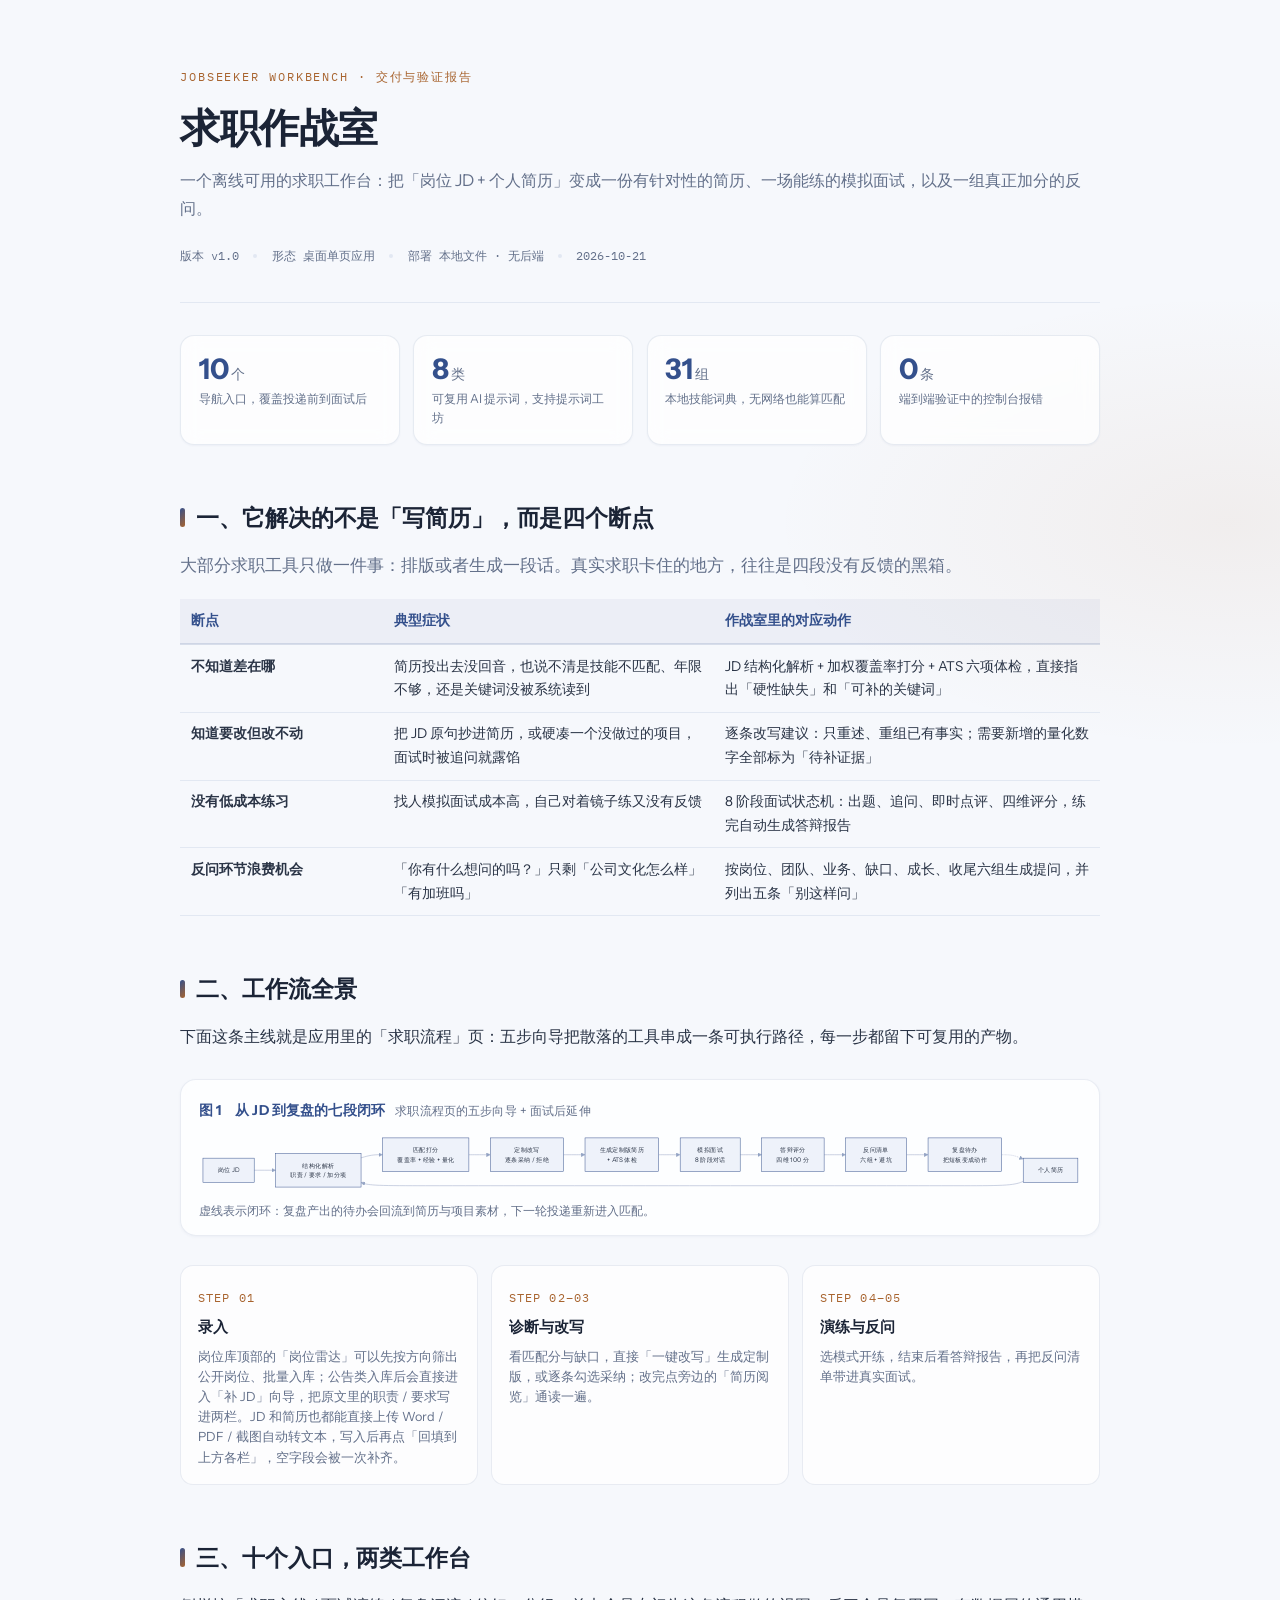
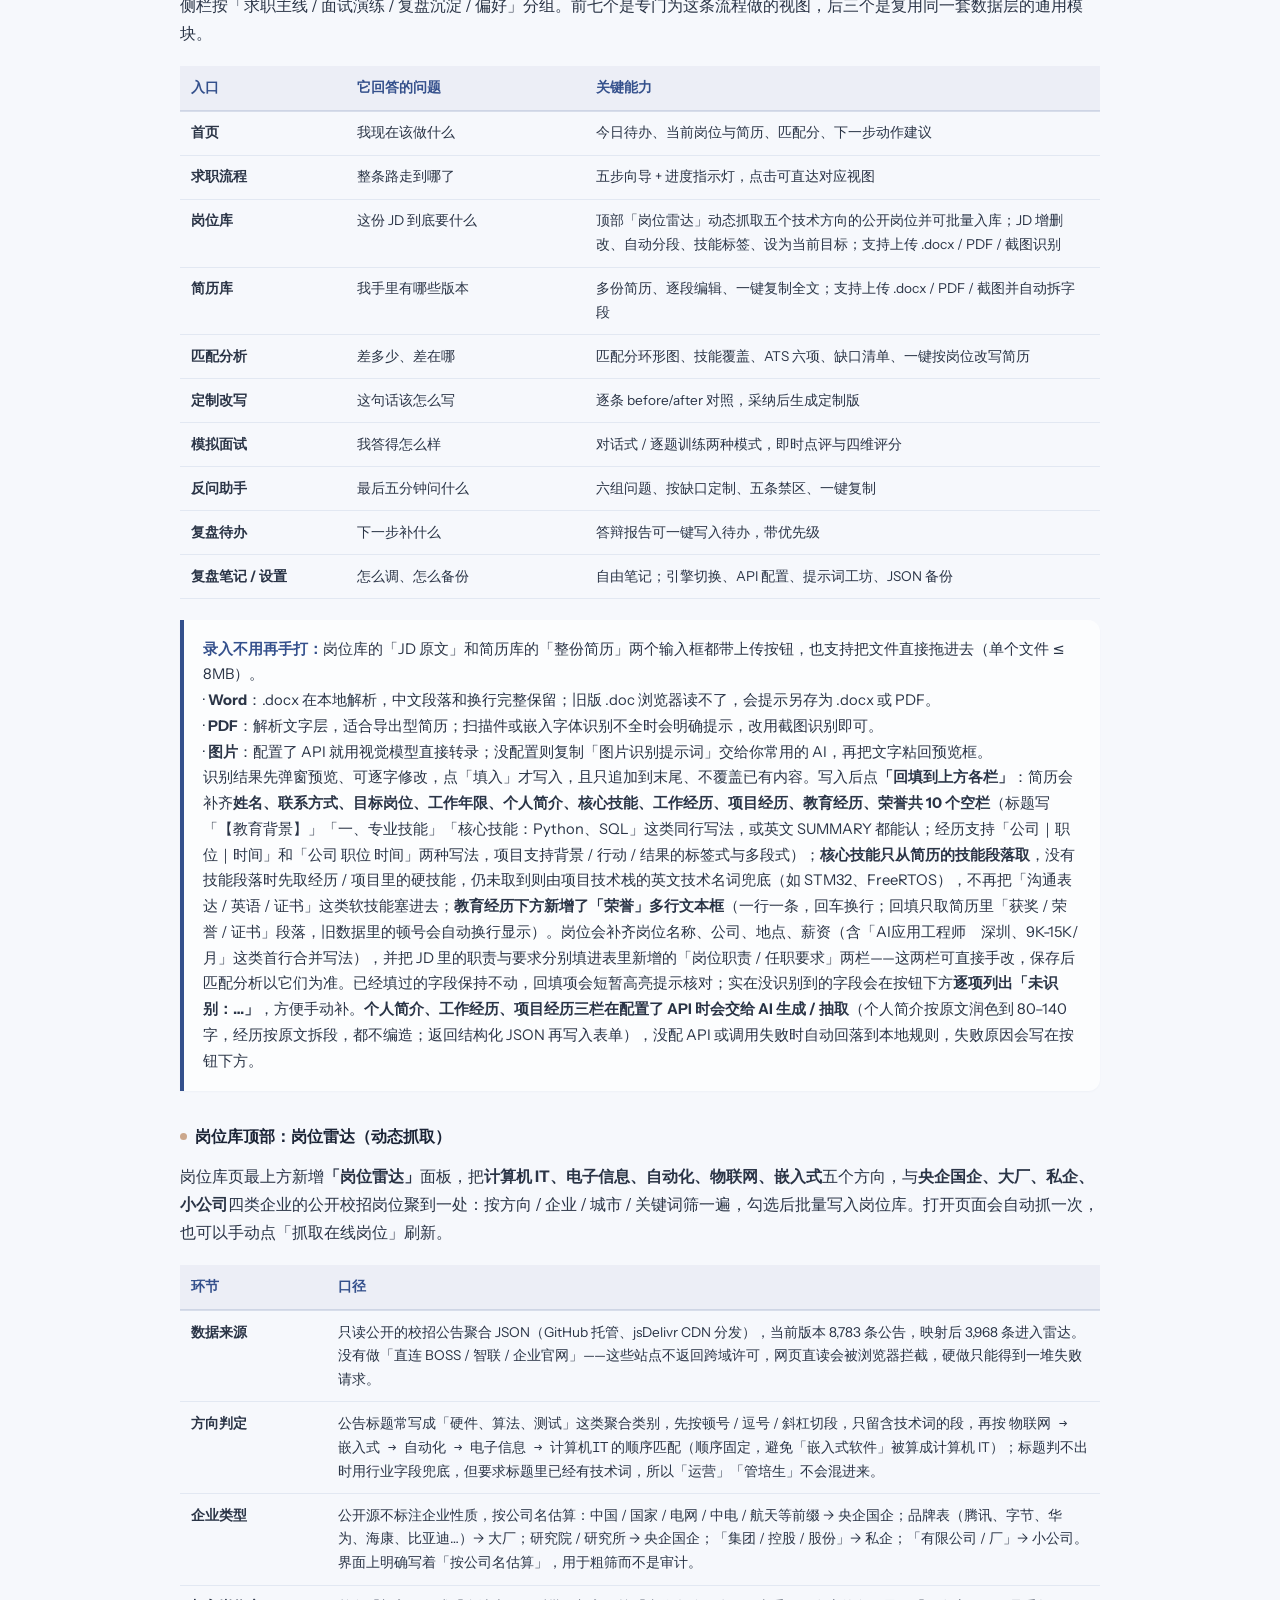
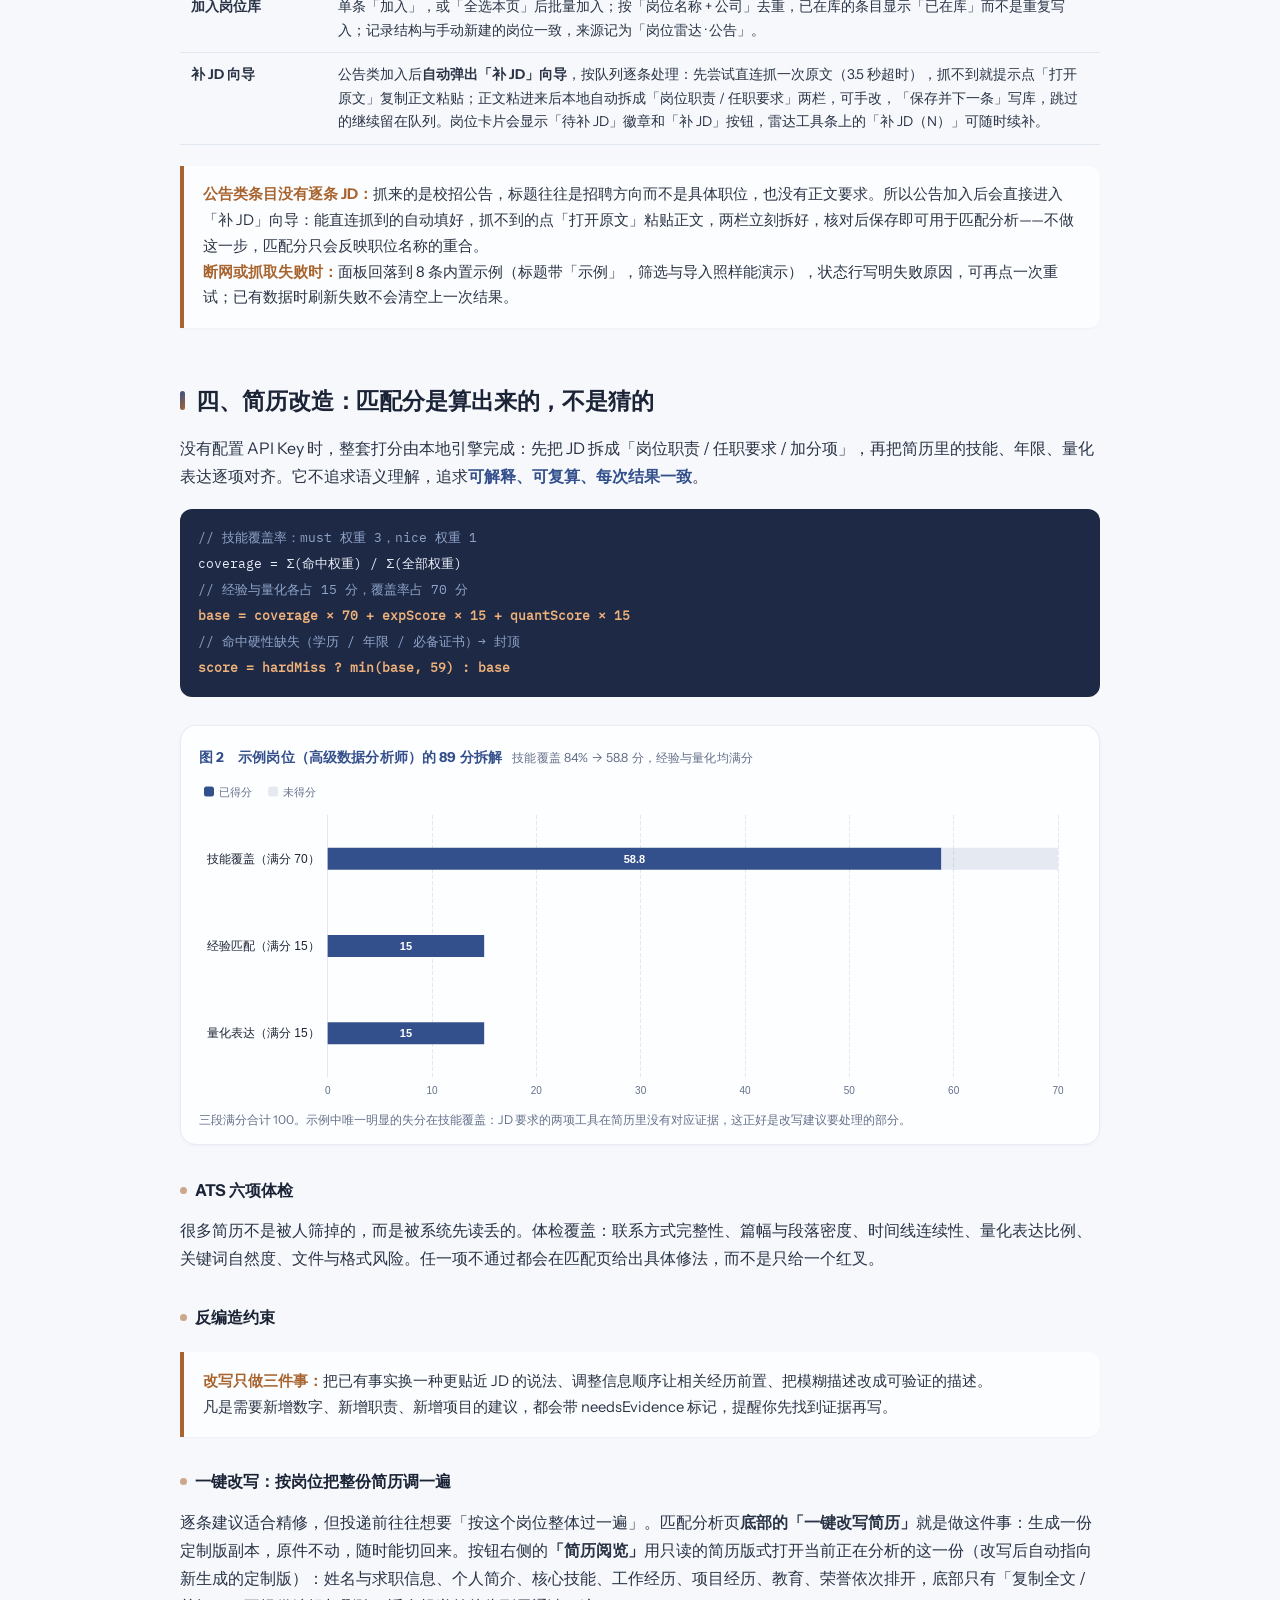
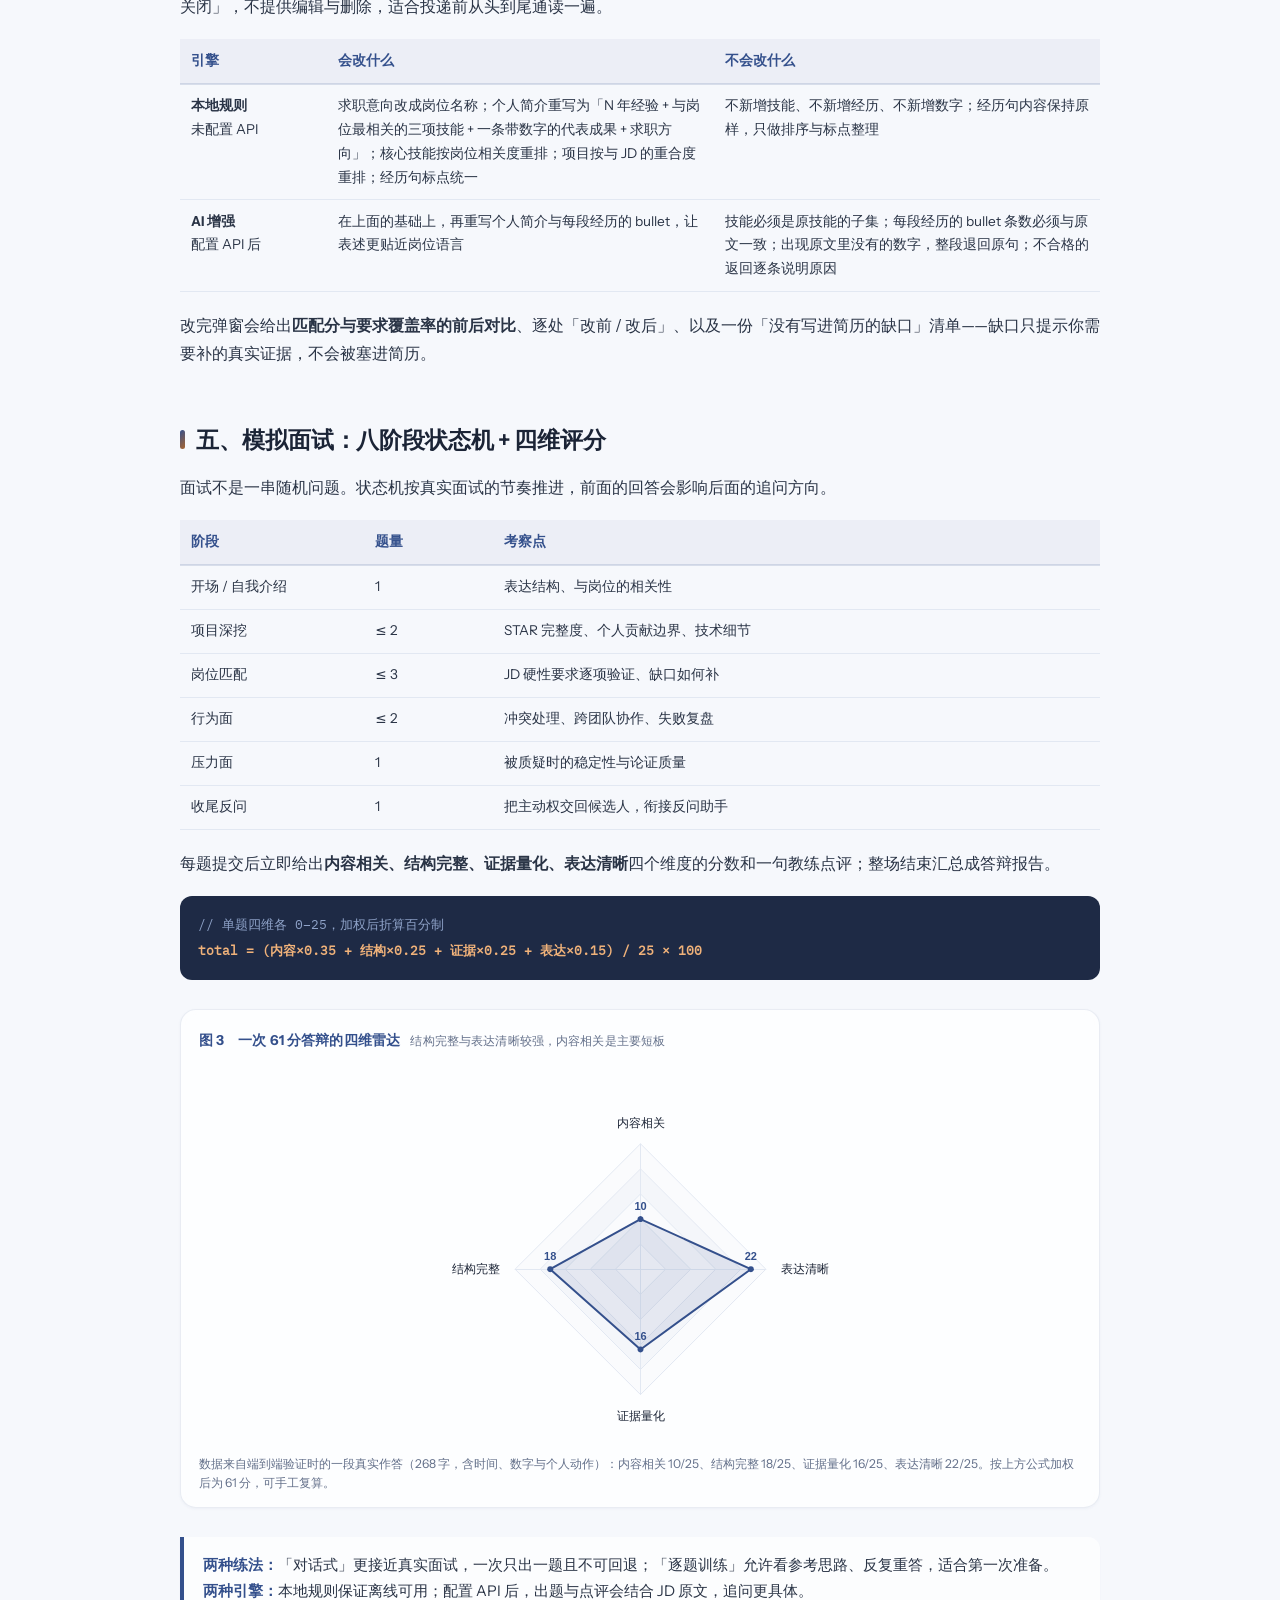
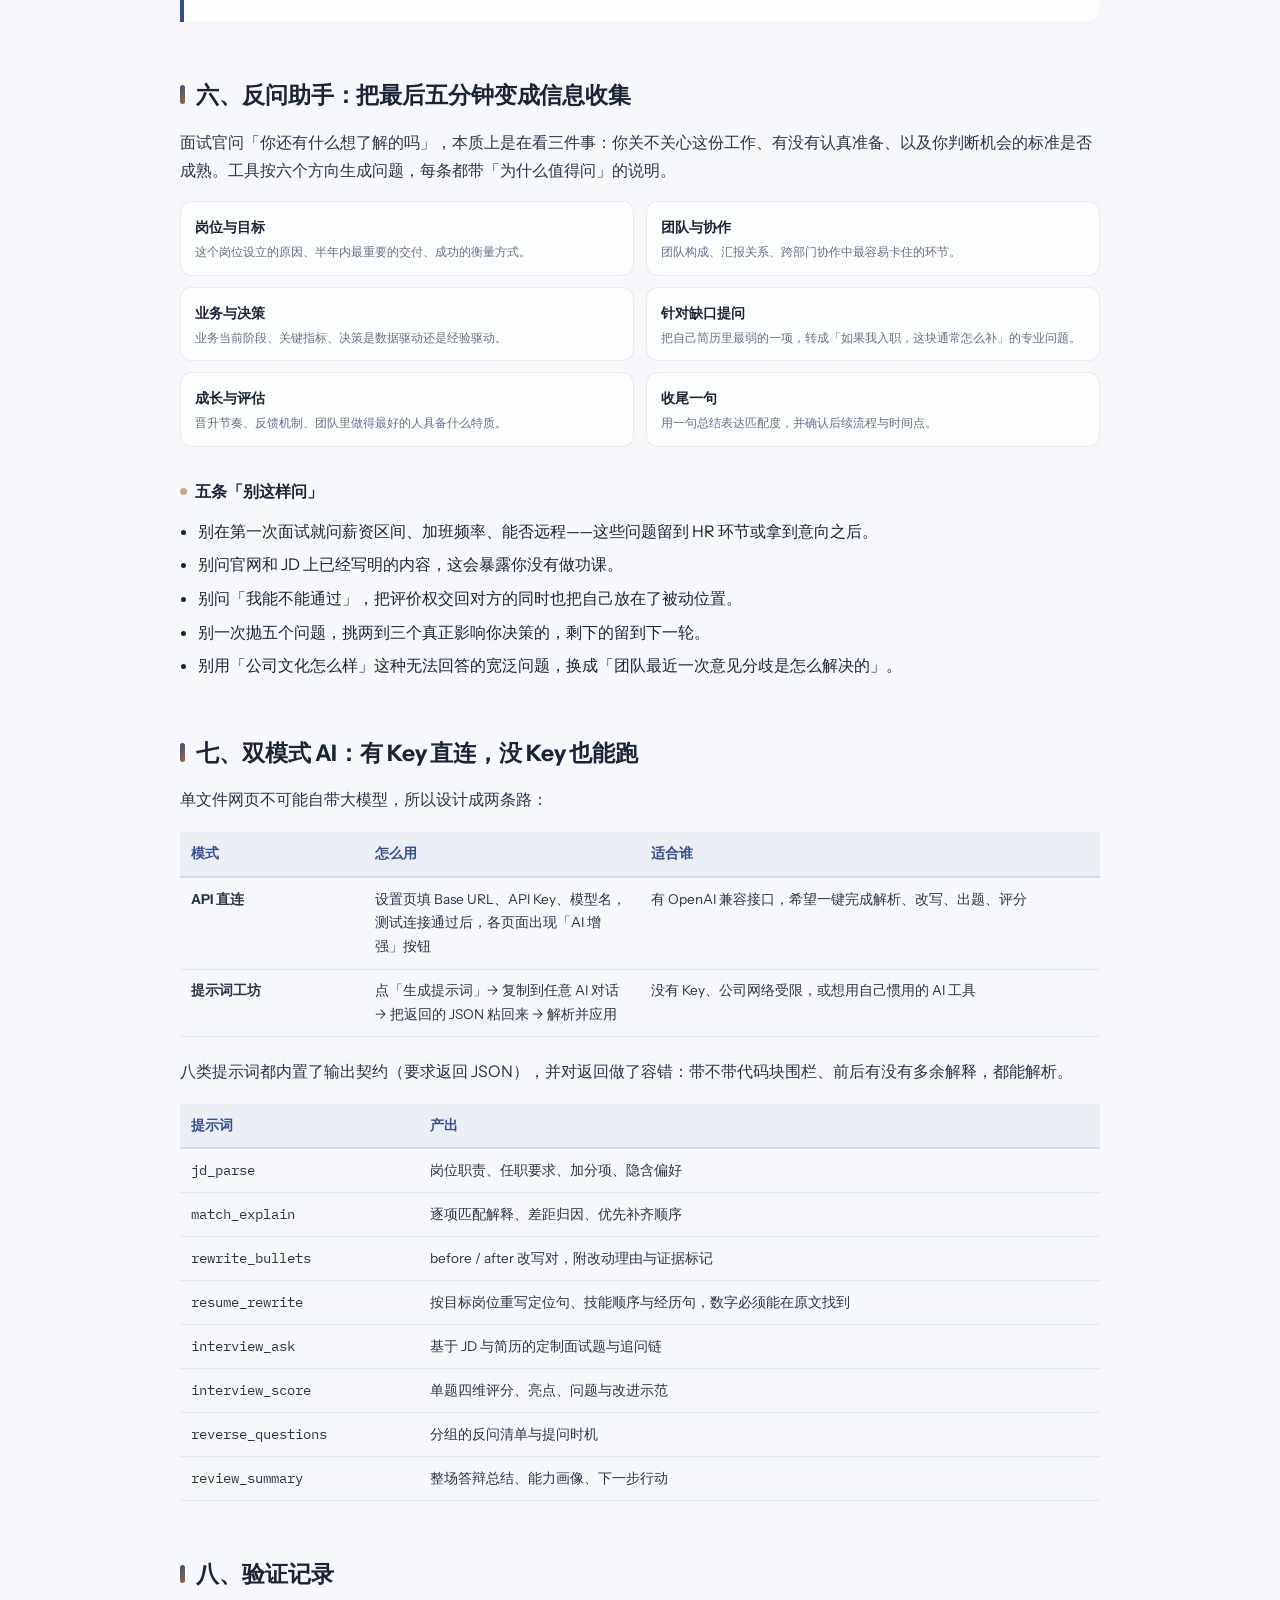
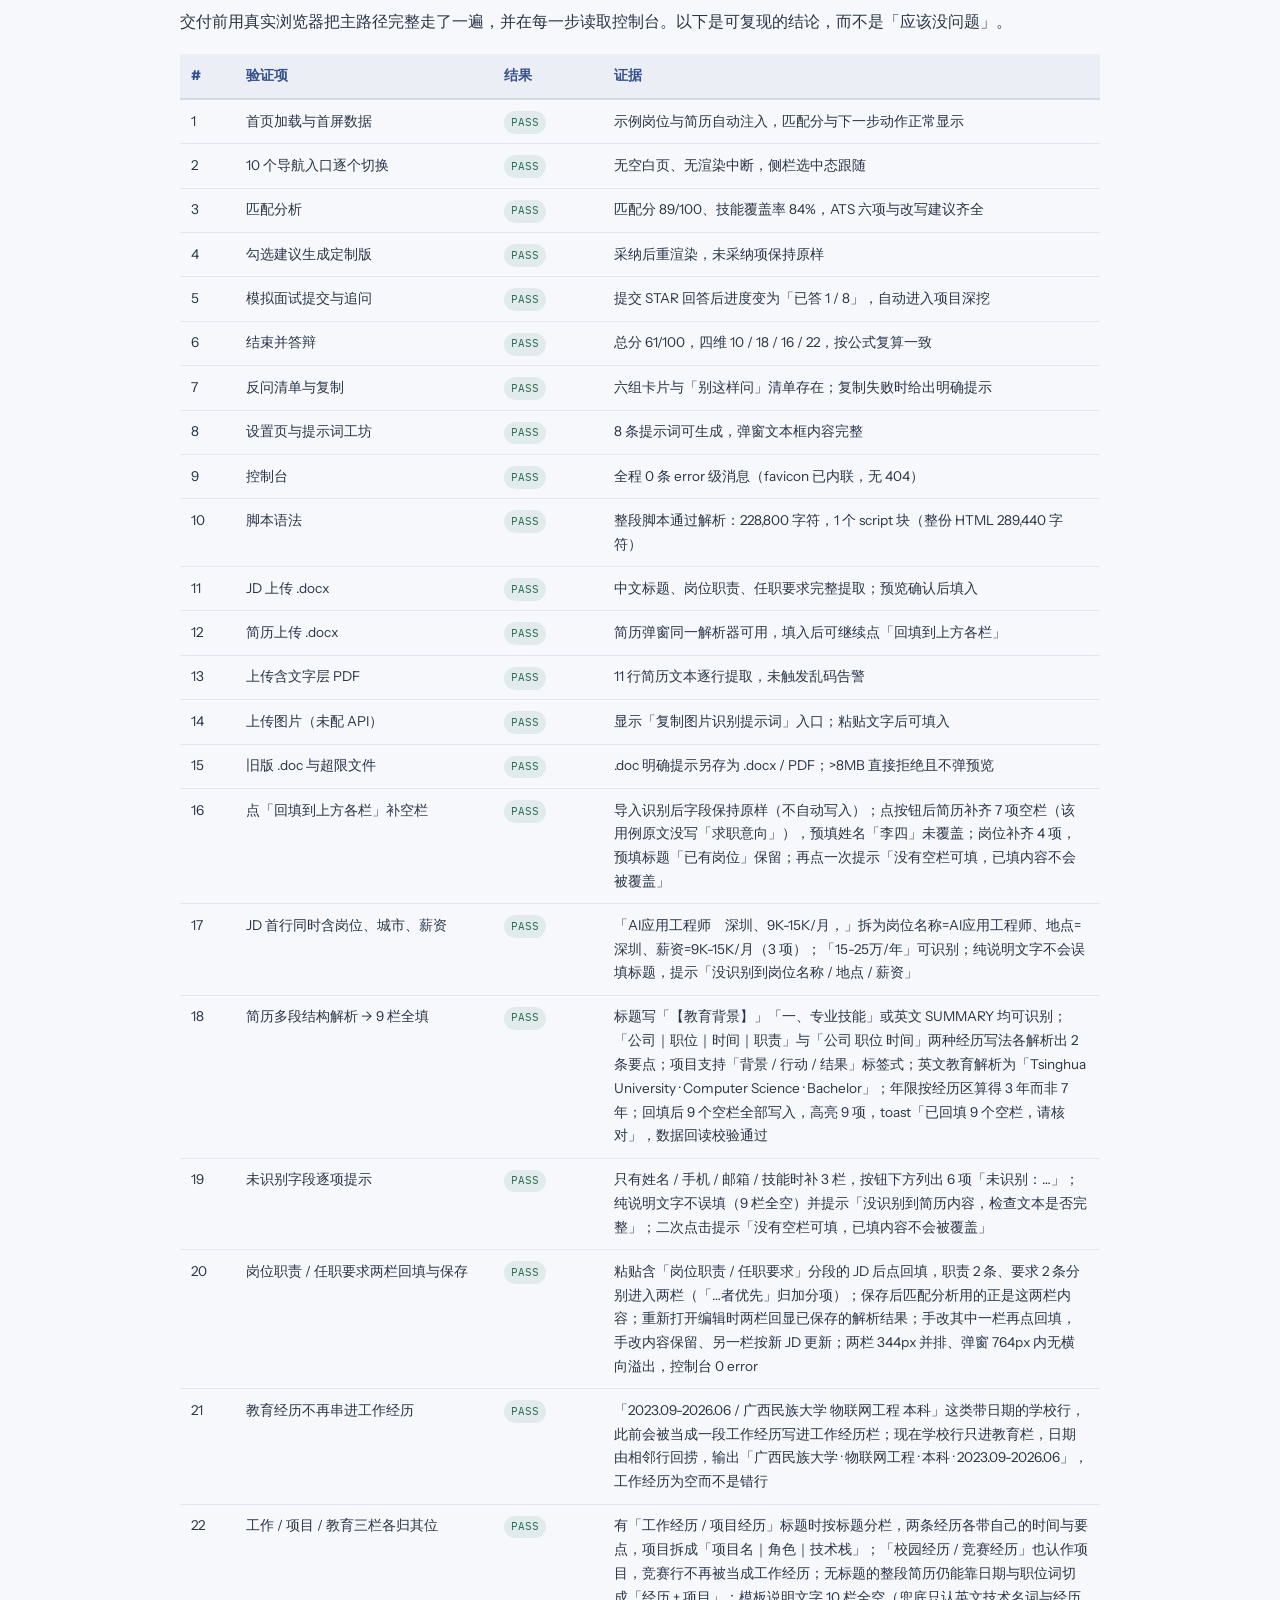
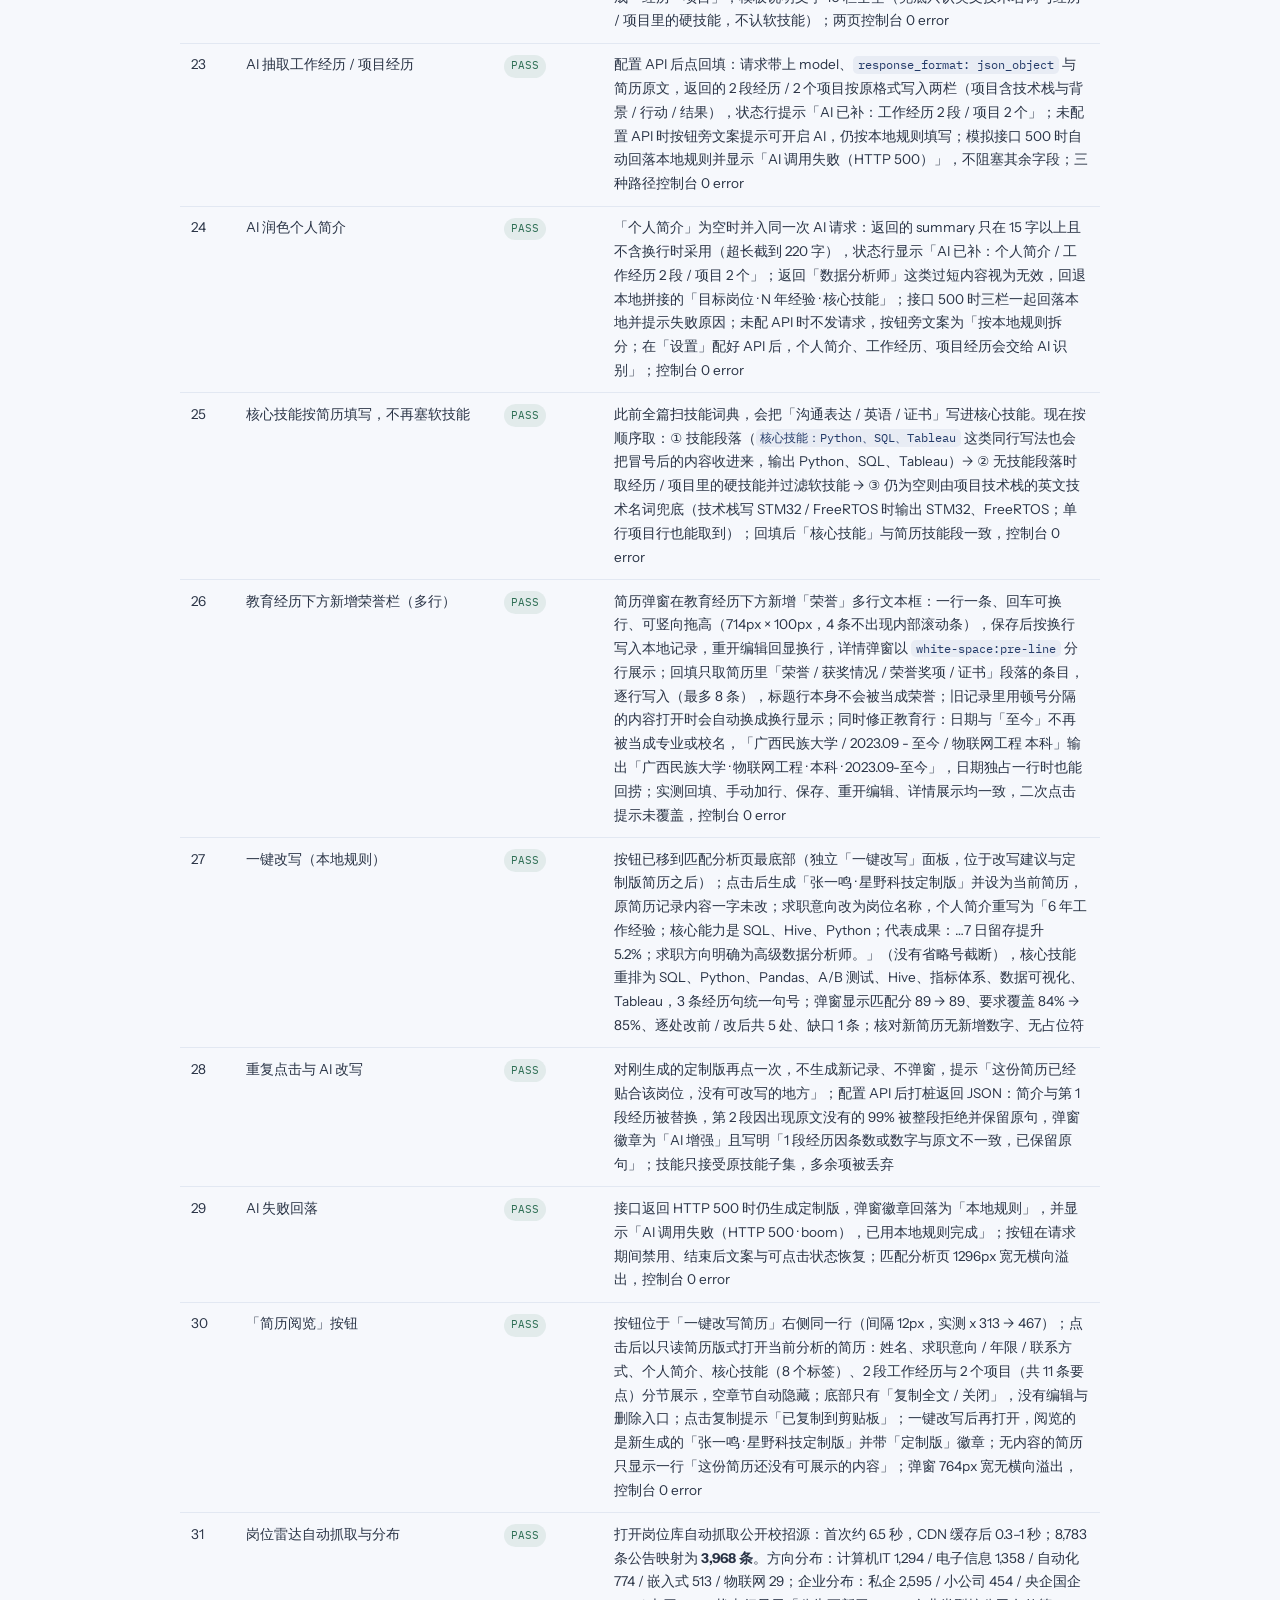
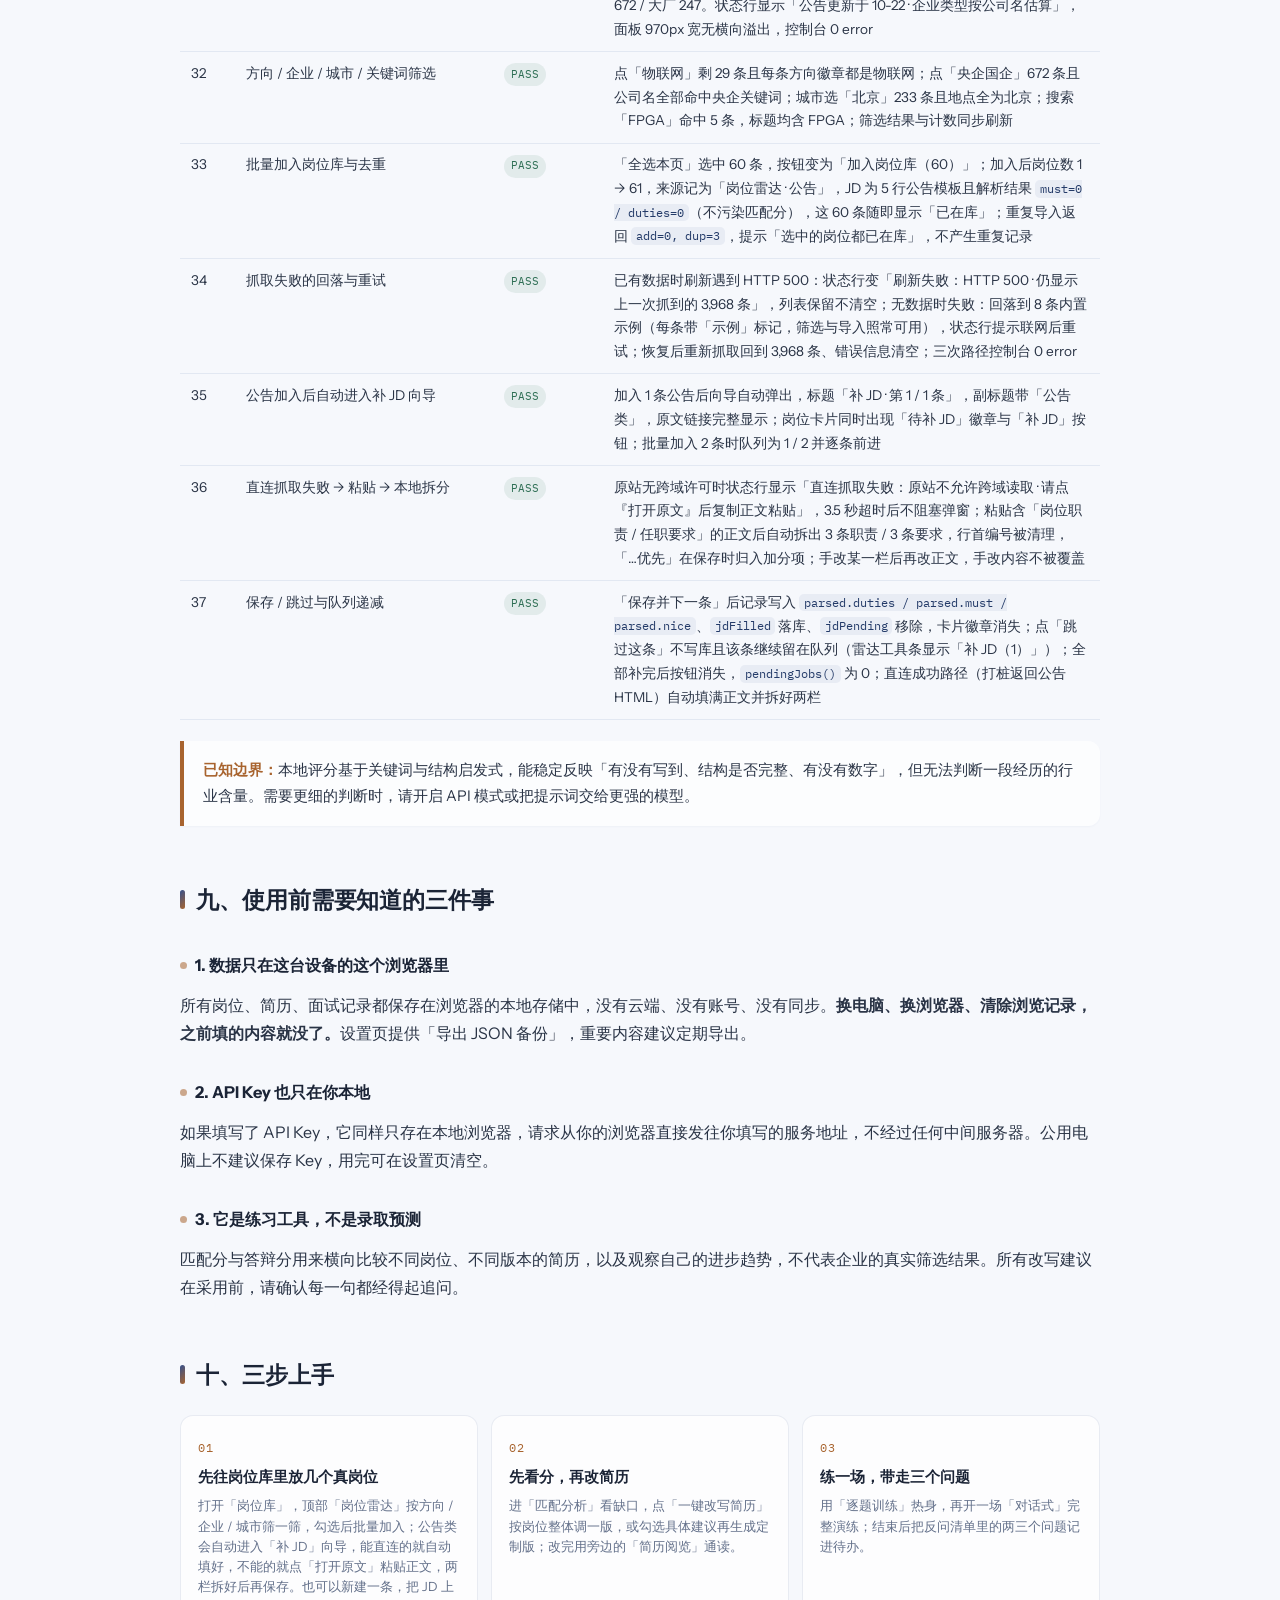
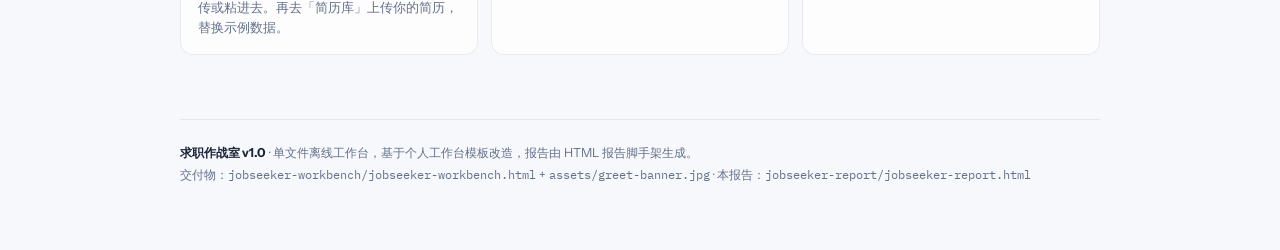
==== report.html @ 6e946947 "deploy: 求职作战室工作台与产品报告" ====
<!-- Generated by Trae Work -->
<!DOCTYPE html>
<html lang="zh-CN">
<head>
<meta charset="UTF-8">
<meta name="viewport" content="width=device-width, initial-scale=1.0">
<title>求职作战室 · 产品说明与验证报告</title>
<link rel="icon" href="data:image/svg+xml,%3Csvg xmlns='http://www.w3.org/2000/svg' viewBox='0 0 24 24'%3E%3Crect width='24' height='24' rx='6' fill='%2334508c'/%3E%3Cpath d='M5 17V9m5 8V5m5 12v-6' stroke='%23fff' stroke-width='2.4' stroke-linecap='round'/%3E%3C/svg%3E" />
<style>
  @font-face { font-family:'Instrument Sans'; src:url('./_shared/fonts/InstrumentSans-Regular.ttf') format('truetype'); font-weight:400; font-display:swap; }
  @font-face { font-family:'Instrument Sans'; src:url('./_shared/fonts/InstrumentSans-Bold.ttf') format('truetype'); font-weight:700; font-display:swap; }
  @font-face { font-family:'IBM Plex Mono'; src:url('./_shared/fonts/IBMPlexMono-Regular.ttf') format('truetype'); font-weight:400; font-display:swap; }

  :root{
    --bg:#f6f8fc;
    --bg2:#ffffff;
    --ink:#1b2436;
    --muted:#63708a;
    --rule:#e2e8f2;
    --accent:#34508c;
    --accent2:#a8642f;
    --font:'Instrument Sans','PingFang SC','Microsoft YaHei',system-ui,sans-serif;
    --font-mono:'IBM Plex Mono','SFMono-Regular',Consolas,monospace;
    --max:920px;
  }
  *{box-sizing:border-box;margin:0;padding:0}
  html{font-size:16px;scroll-behavior:smooth;-webkit-text-size-adjust:100%}
  body{
    font-family:var(--font);color:var(--ink);line-height:1.75;
    background:
      radial-gradient(900px 420px at 12% -6%, rgba(52,80,140,.09), transparent 62%),
      radial-gradient(760px 380px at 96% 4%, rgba(168,100,47,.07), transparent 60%),
      radial-gradient(880px 520px at 50% 104%, rgba(52,80,140,.06), transparent 64%),
      var(--bg);
    padding:3.2rem 1.25rem 4rem;
  }
  article.page{max-width:var(--max);margin:0 auto}

  /* ---------- cover ---------- */
  header.cover{padding:1rem 0 2.2rem;border-bottom:1px solid var(--rule)}
  .kicker{font-family:var(--font-mono);font-size:.74rem;letter-spacing:.16em;text-transform:uppercase;color:var(--accent2);margin-bottom:1rem}
  h1{font-size:2.5rem;line-height:1.22;font-weight:700;letter-spacing:-.01em}
  h1 span{display:block;font-size:1.02rem;font-weight:400;color:var(--muted);letter-spacing:0;margin-top:.9rem;line-height:1.7}
  .meta-line{display:flex;flex-wrap:wrap;gap:.5rem .9rem;margin-top:1.4rem;font-size:.78rem;color:var(--muted);font-family:var(--font-mono)}
  .meta-line i{width:4px;height:4px;border-radius:50%;background:var(--rule);align-self:center;font-style:normal}

  /* ---------- metrics ---------- */
  .metrics{display:grid;grid-template-columns:repeat(4,1fr);gap:.85rem;margin:2rem 0 .4rem}
  .metric{background:rgba(255,255,255,.74);backdrop-filter:blur(10px);border:1px solid rgba(52,80,140,.11);
    border-radius:14px;padding:1.05rem 1.1rem;box-shadow:0 1px 2px rgba(52,80,140,.05)}
  .metric b{display:block;font-size:1.78rem;line-height:1.1;font-weight:700;color:var(--accent)}
  .metric b em{font-style:normal;font-size:.9rem;color:var(--muted);font-weight:400;margin-left:2px}
  .metric span{display:block;margin-top:.4rem;font-size:.76rem;color:var(--muted);line-height:1.5}

  /* ---------- sections ---------- */
  main section{margin-top:3.4rem}
  h2{font-size:1.42rem;font-weight:700;letter-spacing:-.005em;display:flex;align-items:baseline;gap:.7rem}
  h2::before{content:"";width:5px;height:1.18rem;border-radius:3px;background:linear-gradient(135deg,var(--accent),var(--accent2));transform:translateY(1px);flex:0 0 auto}
  h3{font-size:1.02rem;font-weight:700;margin:1.9rem 0 .6rem;color:var(--ink)}
  h3::before{content:"";display:inline-block;width:7px;height:7px;margin-right:.5rem;border-radius:50%;background:var(--accent2);opacity:.55;vertical-align:2px}
  p{margin:.75rem 0;color:#2a3446}
  .lead{font-size:1.05rem;color:var(--muted)}
  ul,ol{margin:.7rem 0 .7rem 1.15rem}
  li{margin:.35rem 0}
  strong{font-weight:700}
  mark.key{background:none;color:var(--accent);font-weight:700}
  code{font-family:var(--font-mono);font-size:.85em;background:rgba(52,80,140,.07);padding:.12em .4em;border-radius:5px;color:#233a68}
  .mono{font-family:var(--font-mono)}

  /* ---------- callout ---------- */
  .callout{margin:1.3rem 0;padding:1.05rem 1.2rem;background:rgba(255,255,255,.72);border-left:4px solid var(--accent2);
    border-radius:0 12px 12px 0;font-size:.92rem;color:#2a3446;box-shadow:0 1px 2px rgba(52,80,140,.04)}
  .callout b{color:var(--accent2)}
  .callout.blue{border-left-color:var(--accent)}
  .callout.blue b{color:var(--accent)}

  /* ---------- figure / chart ---------- */
  figure.chart-figure{margin:1.8rem 0;background:rgba(255,255,255,.78);border:1px solid rgba(52,80,140,.1);
    border-radius:16px;padding:1.15rem 1.1rem .9rem;box-shadow:0 1px 3px rgba(52,80,140,.05);backdrop-filter:blur(8px)}
  figcaption{font-size:.86rem;font-weight:700;color:var(--accent);margin-bottom:.75rem;letter-spacing:.01em}
  figcaption em{font-style:normal;font-weight:400;color:var(--muted);margin-left:.45rem;font-size:.78rem}
  .chart-figure .desc{font-size:.76rem;color:var(--muted);margin-top:.6rem;line-height:1.6}
  .mermaid-wrap{overflow-x:auto;max-width:100%}
  .mermaid-wrap .mermaid{min-width:640px;max-width:100%}
  .mermaid-wrap svg{max-width:100%;height:auto;display:block;margin:0 auto}

  /* ---------- formula ---------- */
  .formula{margin:1.2rem 0;padding:1rem 1.15rem;background:#1e2a45;color:#e8edf7;border-radius:12px;
    font-family:var(--font-mono);font-size:.83rem;line-height:1.95;overflow-x:auto}
  .formula .c{color:#8fa3c9}
  .formula .h{color:#f0b27a;font-weight:700}

  /* ---------- tables ---------- */
  .table-wrap{overflow-x:auto;margin:1.2rem 0}
  table{width:100%;border-collapse:collapse;font-size:.85rem;min-width:560px}
  th{text-align:left;font-weight:700;color:var(--accent);background:rgba(52,80,140,.055);
    padding:.62rem .7rem;border-bottom:2px solid rgba(52,80,140,.16);white-space:nowrap}
  td{padding:.6rem .7rem;border-bottom:1px solid var(--rule);color:#2a3446;vertical-align:top}
  tbody tr:hover{background:rgba(52,80,140,.025)}
  td .tag{display:inline-block;padding:.1rem .45rem;border-radius:999px;font-size:.7rem;font-family:var(--font-mono);
    background:rgba(52,80,140,.09);color:var(--accent);white-space:nowrap}
  td .tag.warn{background:rgba(168,100,47,.1);color:var(--accent2)}
  td .tag.ok{background:rgba(52,120,92,.1);color:#2f6f55}

  /* ---------- step cards ---------- */
  .steps{display:grid;grid-template-columns:repeat(3,1fr);gap:.8rem;margin:1.2rem 0}
  .step{position:relative;background:rgba(255,255,255,.72);border:1px solid rgba(52,80,140,.1);border-radius:13px;padding:1rem 1.05rem}
  .step span.no{font-family:var(--font-mono);font-size:.72rem;color:var(--accent2);letter-spacing:.1em}
  .step h4{font-size:.92rem;margin:.35rem 0 .35rem;font-weight:700}
  .step p{font-size:.79rem;color:var(--muted);margin:0;line-height:1.6}

  /* ---------- prompt grid ---------- */
  .pgrid{display:grid;grid-template-columns:repeat(2,1fr);gap:.7rem;margin:1.1rem 0}
  .prompt{background:rgba(255,255,255,.7);border:1px solid rgba(52,80,140,.1);border-radius:11px;padding:.8rem .9rem}
  .prompt b{display:block;font-size:.86rem}
  .prompt small{display:block;color:var(--muted);font-size:.75rem;line-height:1.55;margin-top:.25rem}

  /* ---------- footer ---------- */
  footer{margin-top:4rem;padding-top:1.4rem;border-top:1px solid var(--rule);font-size:.78rem;color:var(--muted);overflow-wrap:anywhere}
  footer b{color:var(--ink)}

  @media (max-width:760px){
    body{padding:2.2rem 1rem 3rem}
    h1{font-size:1.9rem}
    .metrics{grid-template-columns:repeat(2,1fr)}
    .steps{grid-template-columns:1fr}
    .pgrid{grid-template-columns:1fr}
    .mermaid-wrap .mermaid{min-width:0}
  }
</style>
</head>
<body>
<article class="page">

<header class="cover">
  <div class="kicker">Jobseeker Workbench · 交付与验证报告</div>
  <h1>求职作战室
    <span>一个离线可用的求职工作台：把「岗位 JD + 个人简历」变成一份有针对性的简历、一场能练的模拟面试，以及一组真正加分的反问。</span>
  </h1>
  <div class="meta-line">
    <span>版本 v1.0</span><i></i><span>形态 桌面单页应用</span><i></i><span>部署 本地文件 · 无后端</span><i></i><span class="mono">2026-10-21</span>
  </div>
</header>

<div class="metrics">
  <div class="metric"><b>10<em>个</em></b><span>导航入口，覆盖投递前到面试后</span></div>
  <div class="metric"><b>8<em>类</em></b><span>可复用 AI 提示词，支持提示词工坊</span></div>
  <div class="metric"><b>31<em>组</em></b><span>本地技能词典，无网络也能算匹配</span></div>
  <div class="metric"><b>0<em>条</em></b><span>端到端验证中的控制台报错</span></div>
</div>

<main>

<section>
  <h2>一、它解决的不是「写简历」，而是四个断点</h2>
  <p class="lead">大部分求职工具只做一件事：排版或者生成一段话。真实求职卡住的地方，往往是四段没有反馈的黑箱。</p>
  <div class="table-wrap">
    <table>
      <thead><tr><th style="width:22%">断点</th><th style="width:36%">典型症状</th><th>作战室里的对应动作</th></tr></thead>
      <tbody>
        <tr><td><strong>不知道差在哪</strong></td><td>简历投出去没回音，也说不清是技能不匹配、年限不够，还是关键词没被系统读到</td><td>JD 结构化解析 + 加权覆盖率打分 + ATS 六项体检，直接指出「硬性缺失」和「可补的关键词」</td></tr>
        <tr><td><strong>知道要改但改不动</strong></td><td>把 JD 原句抄进简历，或硬凑一个没做过的项目，面试时被追问就露馅</td><td>逐条改写建议：只重述、重组已有事实；需要新增的量化数字全部标为「待补证据」</td></tr>
        <tr><td><strong>没有低成本练习</strong></td><td>找人模拟面试成本高，自己对着镜子练又没有反馈</td><td>8 阶段面试状态机：出题、追问、即时点评、四维评分，练完自动生成答辩报告</td></tr>
        <tr><td><strong>反问环节浪费机会</strong></td><td>「你有什么想问的吗？」只剩「公司文化怎么样」「有加班吗」</td><td>按岗位、团队、业务、缺口、成长、收尾六组生成提问，并列出五条「别这样问」</td></tr>
      </tbody>
    </table>
  </div>
</section>

<section>
  <h2>二、工作流全景</h2>
  <p>下面这条主线就是应用里的「求职流程」页：五步向导把散落的工具串成一条可执行路径，每一步都留下可复用的产物。</p>

  <figure class="chart-figure">
    <figcaption>图 1　从 JD 到复盘的七段闭环 <em>求职流程页的五步向导 + 面试后延伸</em></figcaption>
    <div class="mermaid-wrap">
      <pre class="mermaid">
flowchart LR
  A["岗位 JD"] --> C["结构化解析<br/>职责 / 要求 / 加分项"]
  B["个人简历"] --> C
  C --> D["匹配打分<br/>覆盖率 + 经验 + 量化"]
  D --> E["定制改写<br/>逐条采纳 / 拒绝"]
  E --> F["生成定制版简历<br/>+ ATS 体检"]
  F --> G["模拟面试<br/>8 阶段对话"]
  G --> H["答辩评分<br/>四维 100 分"]
  H --> I["反问清单<br/>六组 + 避坑"]
  I --> J["复盘待办<br/>把短板变成动作"]
  J -.-> B
      </pre>
    </div>
    <div class="desc">虚线表示闭环：复盘产出的待办会回流到简历与项目素材，下一轮投递重新进入匹配。</div>
  </figure>

  <div class="steps">
    <div class="step"><span class="no">STEP 01</span><h4>录入</h4><p>岗位库顶部的「岗位雷达」可以先按方向筛出公开岗位、批量入库；公告类入库后会直接进入「补 JD」向导，把原文里的职责 / 要求写进两栏。JD 和简历也都能直接上传 Word / PDF / 截图自动转文本，写入后再点「回填到上方各栏」，空字段会被一次补齐。</p></div>
    <div class="step"><span class="no">STEP 02–03</span><h4>诊断与改写</h4><p>看匹配分与缺口，直接「一键改写」生成定制版，或逐条勾选采纳；改完点旁边的「简历阅览」通读一遍。</p></div>
    <div class="step"><span class="no">STEP 04–05</span><h4>演练与反问</h4><p>选模式开练，结束后看答辩报告，再把反问清单带进真实面试。</p></div>
  </div>
</section>

<section>
  <h2>三、十个入口，两类工作台</h2>
  <p>侧栏按「求职主线 / 面试演练 / 复盘沉淀 / 偏好」分组。前七个是专门为这条流程做的视图，后三个是复用同一套数据层的通用模块。</p>
  <div class="table-wrap">
    <table>
      <thead><tr><th style="width:18%">入口</th><th style="width:26%">它回答的问题</th><th>关键能力</th></tr></thead>
      <tbody>
        <tr><td><strong>首页</strong></td><td>我现在该做什么</td><td>今日待办、当前岗位与简历、匹配分、下一步动作建议</td></tr>
        <tr><td><strong>求职流程</strong></td><td>整条路走到哪了</td><td>五步向导 + 进度指示灯，点击可直达对应视图</td></tr>
        <tr><td><strong>岗位库</strong></td><td>这份 JD 到底要什么</td><td>顶部「岗位雷达」动态抓取五个技术方向的公开岗位并可批量入库；JD 增删改、自动分段、技能标签、设为当前目标；支持上传 .docx / PDF / 截图识别</td></tr>
        <tr><td><strong>简历库</strong></td><td>我手里有哪些版本</td><td>多份简历、逐段编辑、一键复制全文；支持上传 .docx / PDF / 截图并自动拆字段</td></tr>
        <tr><td><strong>匹配分析</strong></td><td>差多少、差在哪</td><td>匹配分环形图、技能覆盖、ATS 六项、缺口清单、一键按岗位改写简历</td></tr>
        <tr><td><strong>定制改写</strong></td><td>这句话该怎么写</td><td>逐条 before/after 对照，采纳后生成定制版</td></tr>
        <tr><td><strong>模拟面试</strong></td><td>我答得怎么样</td><td>对话式 / 逐题训练两种模式，即时点评与四维评分</td></tr>
        <tr><td><strong>反问助手</strong></td><td>最后五分钟问什么</td><td>六组问题、按缺口定制、五条禁区、一键复制</td></tr>
        <tr><td><strong>复盘待办</strong></td><td>下一步补什么</td><td>答辩报告可一键写入待办，带优先级</td></tr>
        <tr><td><strong>复盘笔记 / 设置</strong></td><td>怎么调、怎么备份</td><td>自由笔记；引擎切换、API 配置、提示词工坊、JSON 备份</td></tr>
      </tbody>
    </table>
  </div>
  <div class="callout blue">
    <b>录入不用再手打：</b>岗位库的「JD 原文」和简历库的「整份简历」两个输入框都带上传按钮，也支持把文件直接拖进去（单个文件 ≤ 8MB）。<br>
    · <strong>Word</strong>：.docx 在本地解析，中文段落和换行完整保留；旧版 .doc 浏览器读不了，会提示另存为 .docx 或 PDF。<br>
    · <strong>PDF</strong>：解析文字层，适合导出型简历；扫描件或嵌入字体识别不全时会明确提示，改用截图识别即可。<br>
    · <strong>图片</strong>：配置了 API 就用视觉模型直接转录；没配置则复制「图片识别提示词」交给你常用的 AI，再把文字粘回预览框。<br>
    识别结果先弹窗预览、可逐字修改，点「填入」才写入，且只追加到末尾、不覆盖已有内容。写入后点<strong>「回填到上方各栏」</strong>：简历会补齐<strong>姓名、联系方式、目标岗位、工作年限、个人简介、核心技能、工作经历、项目经历、教育经历、荣誉共 10 个空栏</strong>（标题写「【教育背景】」「一、专业技能」「核心技能：Python、SQL」这类同行写法，或英文 SUMMARY 都能认；经历支持「公司｜职位｜时间」和「公司 职位 时间」两种写法，项目支持背景 / 行动 / 结果的标签式与多段式）；<strong>核心技能只从简历的技能段落取</strong>，没有技能段落时先取经历 / 项目里的硬技能，仍未取到则由项目技术栈的英文技术名词兜底（如 STM32、FreeRTOS），不再把「沟通表达 / 英语 / 证书」这类软技能塞进去；<strong>教育经历下方新增了「荣誉」多行文本框</strong>（一行一条，回车换行；回填只取简历里「获奖 / 荣誉 / 证书」段落，旧数据里的顿号会自动换行显示）。岗位会补齐岗位名称、公司、地点、薪资（含「AI应用工程师　深圳、9K-15K/月」这类首行合并写法），并把 JD 里的职责与要求分别填进表里新增的「岗位职责 / 任职要求」两栏——这两栏可直接手改，保存后匹配分析以它们为准。已经填过的字段保持不动，回填项会短暂高亮提示核对；实在没识别到的字段会在按钮下方<strong>逐项列出「未识别：…」</strong>，方便手动补。<strong>个人简介、工作经历、项目经历三栏在配置了 API 时会交给 AI 生成 / 抽取</strong>（个人简介按原文润色到 80–140 字，经历按原文拆段，都不编造；返回结构化 JSON 再写入表单），没配 API 或调用失败时自动回落到本地规则，失败原因会写在按钮下方。
  </div>

  <h3>岗位库顶部：岗位雷达（动态抓取）</h3>
  <p>岗位库页最上方新增<strong>「岗位雷达」</strong>面板，把<strong>计算机 IT、电子信息、自动化、物联网、嵌入式</strong>五个方向，与<strong>央企国企、大厂、私企、小公司</strong>四类企业的公开校招岗位聚到一处：按方向 / 企业 / 城市 / 关键词筛一遍，勾选后批量写入岗位库。打开页面会自动抓一次，也可以手动点「抓取在线岗位」刷新。</p>
  <div class="table-wrap">
    <table>
      <thead><tr><th style="width:16%">环节</th><th>口径</th></tr></thead>
      <tbody>
        <tr><td><strong>数据来源</strong></td><td>只读公开的校招公告聚合 JSON（GitHub 托管、jsDelivr CDN 分发），当前版本 8,783 条公告，映射后 3,968 条进入雷达。没有做「直连 BOSS / 智联 / 企业官网」——这些站点不返回跨域许可，网页直读会被浏览器拦截，硬做只能得到一堆失败请求。</td></tr>
        <tr><td><strong>方向判定</strong></td><td>公告标题常写成「硬件、算法、测试」这类聚合类别，先按顿号 / 逗号 / 斜杠切段，只留含技术词的段，再按 <span class="mono">物联网 → 嵌入式 → 自动化 → 电子信息 → 计算机IT</span> 的顺序匹配（顺序固定，避免「嵌入式软件」被算成计算机 IT）；标题判不出时用行业字段兜底，但要求标题里已经有技术词，所以「运营」「管培生」不会混进来。</td></tr>
        <tr><td><strong>企业类型</strong></td><td>公开源不标注企业性质，按公司名估算：中国 / 国家 / 电网 / 中电 / 航天等前缀 → 央企国企；品牌表（腾讯、字节、华为、海康、比亚迪…）→ 大厂；研究院 / 研究所 → 央企国企；「集团 / 控股 / 股份」→ 私企；「有限公司 / 厂」→ 小公司。界面上明确写着「按公司名估算」，用于粗筛而不是审计。</td></tr>
        <tr><td><strong>加入岗位库</strong></td><td>单条「加入」，或「全选本页」后批量加入；按「岗位名称 + 公司」去重，已在库的条目显示「已在库」而不是重复写入；记录结构与手动新建的岗位一致，来源记为「岗位雷达 · 公告」。</td></tr>
        <tr><td><strong>补 JD 向导</strong></td><td>公告类加入后<strong>自动弹出「补 JD」向导</strong>，按队列逐条处理：先尝试直连抓一次原文（3.5 秒超时），抓不到就提示点「打开原文」复制正文粘贴；正文粘进来后本地自动拆成「岗位职责 / 任职要求」两栏，可手改，「保存并下一条」写库，跳过的继续留在队列。岗位卡片会显示「待补 JD」徽章和「补 JD」按钮，雷达工具条上的「补 JD（N）」可随时续补。</td></tr>
      </tbody>
    </table>
  </div>
  <div class="callout">
    <b>公告类条目没有逐条 JD：</b>抓来的是校招公告，标题往往是招聘方向而不是具体职位，也没有正文要求。所以公告加入后会直接进入「补 JD」向导：能直连抓到的自动填好，抓不到的点「打开原文」粘贴正文，两栏立刻拆好，核对后保存即可用于匹配分析——不做这一步，匹配分只会反映职位名称的重合。<br>
    <b>断网或抓取失败时：</b>面板回落到 8 条内置示例（标题带「示例」，筛选与导入照样能演示），状态行写明失败原因，可再点一次重试；已有数据时刷新失败不会清空上一次结果。
  </div>
</section>

<section>
  <h2>四、简历改造：匹配分是算出来的，不是猜的</h2>
  <p>没有配置 API Key 时，整套打分由本地引擎完成：先把 JD 拆成「岗位职责 / 任职要求 / 加分项」，再把简历里的技能、年限、量化表达逐项对齐。它不追求语义理解，追求<mark class="key">可解释、可复算、每次结果一致</mark>。</p>

  <div class="formula">
    <span class="c">// 技能覆盖率：must 权重 3，nice 权重 1</span><br>
    coverage = Σ(命中权重) / Σ(全部权重)<br>
    <span class="c">// 经验与量化各占 15 分，覆盖率占 70 分</span><br>
    <span class="h">base = coverage × 70 + expScore × 15 + quantScore × 15</span><br>
    <span class="c">// 命中硬性缺失（学历 / 年限 / 必备证书）→ 封顶</span><br>
    <span class="h">score = hardMiss ? min(base, 59) : base</span>
  </div>

  <figure class="chart-figure">
    <figcaption>图 2　示例岗位（高级数据分析师）的 89 分拆解 <em>技能覆盖 84% → 58.8 分，经验与量化均满分</em></figcaption>
    <div id="chart-match" style="width:100%;min-height:320px"></div>
    <div class="desc">三段满分合计 100。示例中唯一明显的失分在技能覆盖：JD 要求的两项工具在简历里没有对应证据，这正好是改写建议要处理的部分。</div>
  </figure>

  <h3>ATS 六项体检</h3>
  <p>很多简历不是被人筛掉的，而是被系统先读丢的。体检覆盖：联系方式完整性、篇幅与段落密度、时间线连续性、量化表达比例、关键词自然度、文件与格式风险。任一项不通过都会在匹配页给出具体修法，而不是只给一个红叉。</p>

  <h3>反编造约束</h3>
  <div class="callout">
    <b>改写只做三件事：</b>把已有事实换一种更贴近 JD 的说法、调整信息顺序让相关经历前置、把模糊描述改成可验证的描述。<br>
    凡是需要新增数字、新增职责、新增项目的建议，都会带 <span class="tag warn">needsEvidence</span> 标记，提醒你先找到证据再写。
  </div>

  <h3>一键改写：按岗位把整份简历调一遍</h3>
  <p>逐条建议适合精修，但投递前往往想要「按这个岗位整体过一遍」。匹配分析页<strong>底部的「一键改写简历」</strong>就是做这件事：生成一份定制版副本，原件不动，随时能切回来。按钮右侧的<strong>「简历阅览」</strong>用只读的简历版式打开当前正在分析的这一份（改写后自动指向新生成的定制版）：姓名与求职信息、个人简介、核心技能、工作经历、项目经历、教育、荣誉依次排开，底部只有「复制全文 / 关闭」，不提供编辑与删除，适合投递前从头到尾通读一遍。</p>
  <div class="table-wrap">
    <table>
      <thead><tr><th style="width:16%">引擎</th><th style="width:42%">会改什么</th><th>不会改什么</th></tr></thead>
      <tbody>
        <tr><td><strong>本地规则</strong><br><span class="tiny">未配置 API</span></td><td>求职意向改成岗位名称；个人简介重写为「N 年经验 + 与岗位最相关的三项技能 + 一条带数字的代表成果 + 求职方向」；核心技能按岗位相关度重排；项目按与 JD 的重合度重排；经历句标点统一</td><td>不新增技能、不新增经历、不新增数字；经历句内容保持原样，只做排序与标点整理</td></tr>
        <tr><td><strong>AI 增强</strong><br><span class="tiny">配置 API 后</span></td><td>在上面的基础上，再重写个人简介与每段经历的 bullet，让表述更贴近岗位语言</td><td>技能必须是原技能的子集；每段经历的 bullet 条数必须与原文一致；出现原文里没有的数字，整段退回原句；不合格的返回逐条说明原因</td></tr>
      </tbody>
    </table>
  </div>
  <p>改完弹窗会给出<strong>匹配分与要求覆盖率的前后对比</strong>、逐处「改前 / 改后」、以及一份「没有写进简历的缺口」清单——缺口只提示你需要补的真实证据，不会被塞进简历。</p>
</section>


<section>
  <h2>五、模拟面试：八阶段状态机 + 四维评分</h2>
  <p>面试不是一串随机问题。状态机按真实面试的节奏推进，前面的回答会影响后面的追问方向。</p>
  <div class="table-wrap">
    <table>
      <thead><tr><th style="width:20%">阶段</th><th style="width:14%">题量</th><th>考察点</th></tr></thead>
      <tbody>
        <tr><td>开场 / 自我介绍</td><td>1</td><td>表达结构、与岗位的相关性</td></tr>
        <tr><td>项目深挖</td><td>≤ 2</td><td>STAR 完整度、个人贡献边界、技术细节</td></tr>
        <tr><td>岗位匹配</td><td>≤ 3</td><td>JD 硬性要求逐项验证、缺口如何补</td></tr>
        <tr><td>行为面</td><td>≤ 2</td><td>冲突处理、跨团队协作、失败复盘</td></tr>
        <tr><td>压力面</td><td>1</td><td>被质疑时的稳定性与论证质量</td></tr>
        <tr><td>收尾反问</td><td>1</td><td>把主动权交回候选人，衔接反问助手</td></tr>
      </tbody>
    </table>
  </div>

  <p>每题提交后立即给出<strong>内容相关、结构完整、证据量化、表达清晰</strong>四个维度的分数和一句教练点评；整场结束汇总成答辩报告。</p>

  <div class="formula">
    <span class="c">// 单题四维各 0–25，加权后折算百分制</span><br>
    <span class="h">total = (内容×0.35 + 结构×0.25 + 证据×0.25 + 表达×0.15) / 25 × 100</span>
  </div>

  <figure class="chart-figure">
    <figcaption>图 3　一次 61 分答辩的四维雷达 <em>结构完整与表达清晰较强，内容相关是主要短板</em></figcaption>
    <div id="chart-radar" style="width:100%;min-height:380px"></div>
    <div class="desc">数据来自端到端验证时的一段真实作答（268 字，含时间、数字与个人动作）：内容相关 10/25、结构完整 18/25、证据量化 16/25、表达清晰 22/25。按上方公式加权后为 61 分，可手工复算。</div>
  </figure>

  <div class="callout blue">
    <b>两种练法：</b>「对话式」更接近真实面试，一次只出一题且不可回退；「逐题训练」允许看参考思路、反复重答，适合第一次准备。<br>
    <b>两种引擎：</b>本地规则保证离线可用；配置 API 后，出题与点评会结合 JD 原文，追问更具体。
  </div>
</section>

<section>
  <h2>六、反问助手：把最后五分钟变成信息收集</h2>
  <p>面试官问「你还有什么想了解的吗」，本质上是在看三件事：你关不关心这份工作、有没有认真准备、以及你判断机会的标准是否成熟。工具按六个方向生成问题，每条都带「为什么值得问」的说明。</p>
  <div class="pgrid">
    <div class="prompt"><b>岗位与目标</b><small>这个岗位设立的原因、半年内最重要的交付、成功的衡量方式。</small></div>
    <div class="prompt"><b>团队与协作</b><small>团队构成、汇报关系、跨部门协作中最容易卡住的环节。</small></div>
    <div class="prompt"><b>业务与决策</b><small>业务当前阶段、关键指标、决策是数据驱动还是经验驱动。</small></div>
    <div class="prompt"><b>针对缺口提问</b><small>把自己简历里最弱的一项，转成「如果我入职，这块通常怎么补」的专业问题。</small></div>
    <div class="prompt"><b>成长与评估</b><small>晋升节奏、反馈机制、团队里做得最好的人具备什么特质。</small></div>
    <div class="prompt"><b>收尾一句</b><small>用一句总结表达匹配度，并确认后续流程与时间点。</small></div>
  </div>

  <h3>五条「别这样问」</h3>
  <ul>
    <li>别在第一次面试就问薪资区间、加班频率、能否远程——这些问题留到 HR 环节或拿到意向之后。</li>
    <li>别问官网和 JD 上已经写明的内容，这会暴露你没有做功课。</li>
    <li>别问「我能不能通过」，把评价权交回对方的同时也把自己放在了被动位置。</li>
    <li>别一次抛五个问题，挑两到三个真正影响你决策的，剩下的留到下一轮。</li>
    <li>别用「公司文化怎么样」这种无法回答的宽泛问题，换成「团队最近一次意见分歧是怎么解决的」。</li>
  </ul>
</section>

<section>
  <h2>七、双模式 AI：有 Key 直连，没 Key 也能跑</h2>
  <p>单文件网页不可能自带大模型，所以设计成两条路：</p>
  <div class="table-wrap">
    <table>
      <thead><tr><th style="width:20%">模式</th><th style="width:30%">怎么用</th><th>适合谁</th></tr></thead>
      <tbody>
        <tr><td><strong>API 直连</strong></td><td>设置页填 Base URL、API Key、模型名，测试连接通过后，各页面出现「AI 增强」按钮</td><td>有 OpenAI 兼容接口，希望一键完成解析、改写、出题、评分</td></tr>
        <tr><td><strong>提示词工坊</strong></td><td>点「生成提示词」→ 复制到任意 AI 对话 → 把返回的 JSON 粘回来 → 解析并应用</td><td>没有 Key、公司网络受限，或想用自己惯用的 AI 工具</td></tr>
      </tbody>
    </table>
  </div>
  <p>八类提示词都内置了输出契约（要求返回 JSON），并对返回做了容错：带不带代码块围栏、前后有没有多余解释，都能解析。</p>
  <div class="table-wrap">
    <table>
      <thead><tr><th style="width:26%">提示词</th><th>产出</th></tr></thead>
      <tbody>
        <tr><td class="mono">jd_parse</td><td>岗位职责、任职要求、加分项、隐含偏好</td></tr>
        <tr><td class="mono">match_explain</td><td>逐项匹配解释、差距归因、优先补齐顺序</td></tr>
        <tr><td class="mono">rewrite_bullets</td><td>before / after 改写对，附改动理由与证据标记</td></tr>
        <tr><td class="mono">resume_rewrite</td><td>按目标岗位重写定位句、技能顺序与经历句，数字必须能在原文找到</td></tr>
        <tr><td class="mono">interview_ask</td><td>基于 JD 与简历的定制面试题与追问链</td></tr>
        <tr><td class="mono">interview_score</td><td>单题四维评分、亮点、问题与改进示范</td></tr>
        <tr><td class="mono">reverse_questions</td><td>分组的反问清单与提问时机</td></tr>
        <tr><td class="mono">review_summary</td><td>整场答辩总结、能力画像、下一步行动</td></tr>
      </tbody>
    </table>
  </div>
</section>

<section>
  <h2>八、验证记录</h2>
  <p>交付前用真实浏览器把主路径完整走了一遍，并在每一步读取控制台。以下是可复现的结论，而不是「应该没问题」。</p>
  <div class="table-wrap">
    <table>
      <thead><tr><th style="width:6%">#</th><th style="width:28%">验证项</th><th style="width:12%">结果</th><th>证据</th></tr></thead>
      <tbody>
        <tr><td>1</td><td>首页加载与首屏数据</td><td><span class="tag ok">PASS</span></td><td>示例岗位与简历自动注入，匹配分与下一步动作正常显示</td></tr>
        <tr><td>2</td><td>10 个导航入口逐个切换</td><td><span class="tag ok">PASS</span></td><td>无空白页、无渲染中断，侧栏选中态跟随</td></tr>
        <tr><td>3</td><td>匹配分析</td><td><span class="tag ok">PASS</span></td><td>匹配分 89/100、技能覆盖率 84%，ATS 六项与改写建议齐全</td></tr>
        <tr><td>4</td><td>勾选建议生成定制版</td><td><span class="tag ok">PASS</span></td><td>采纳后重渲染，未采纳项保持原样</td></tr>
        <tr><td>5</td><td>模拟面试提交与追问</td><td><span class="tag ok">PASS</span></td><td>提交 STAR 回答后进度变为「已答 1 / 8」，自动进入项目深挖</td></tr>
        <tr><td>6</td><td>结束并答辩</td><td><span class="tag ok">PASS</span></td><td>总分 61/100，四维 10 / 18 / 16 / 22，按公式复算一致</td></tr>
        <tr><td>7</td><td>反问清单与复制</td><td><span class="tag ok">PASS</span></td><td>六组卡片与「别这样问」清单存在；复制失败时给出明确提示</td></tr>
        <tr><td>8</td><td>设置页与提示词工坊</td><td><span class="tag ok">PASS</span></td><td>8 条提示词可生成，弹窗文本框内容完整</td></tr>
        <tr><td>9</td><td>控制台</td><td><span class="tag ok">PASS</span></td><td>全程 0 条 error 级消息（favicon 已内联，无 404）</td></tr>
        <tr><td>10</td><td>脚本语法</td><td><span class="tag ok">PASS</span></td><td>整段脚本通过解析：228,800 字符，1 个 script 块（整份 HTML 289,440 字符）</td></tr>
        <tr><td>11</td><td>JD 上传 .docx</td><td><span class="tag ok">PASS</span></td><td>中文标题、岗位职责、任职要求完整提取；预览确认后填入</td></tr>
        <tr><td>12</td><td>简历上传 .docx</td><td><span class="tag ok">PASS</span></td><td>简历弹窗同一解析器可用，填入后可继续点「回填到上方各栏」</td></tr>
        <tr><td>13</td><td>上传含文字层 PDF</td><td><span class="tag ok">PASS</span></td><td>11 行简历文本逐行提取，未触发乱码告警</td></tr>
        <tr><td>14</td><td>上传图片（未配 API）</td><td><span class="tag ok">PASS</span></td><td>显示「复制图片识别提示词」入口；粘贴文字后可填入</td></tr>
        <tr><td>15</td><td>旧版 .doc 与超限文件</td><td><span class="tag ok">PASS</span></td><td>.doc 明确提示另存为 .docx / PDF；&gt;8MB 直接拒绝且不弹预览</td></tr>
        <tr><td>16</td><td>点「回填到上方各栏」补空栏</td><td><span class="tag ok">PASS</span></td><td>导入识别后字段保持原样（不自动写入）；点按钮后简历补齐 7 项空栏（该用例原文没写「求职意向」），预填姓名「李四」未覆盖；岗位补齐 4 项，预填标题「已有岗位」保留；再点一次提示「没有空栏可填，已填内容不会被覆盖」</td></tr>
        <tr><td>17</td><td>JD 首行同时含岗位、城市、薪资</td><td><span class="tag ok">PASS</span></td><td>「AI应用工程师　深圳、9K-15K/月，」拆为岗位名称=AI应用工程师、地点=深圳、薪资=9K-15K/月（3 项）；「15-25万/年」可识别；纯说明文字不会误填标题，提示「没识别到岗位名称 / 地点 / 薪资」</td></tr>
        <tr><td>18</td><td>简历多段结构解析 → 9 栏全填</td><td><span class="tag ok">PASS</span></td><td>标题写「【教育背景】」「一、专业技能」或英文 SUMMARY 均可识别；「公司｜职位｜时间｜职责」与「公司 职位 时间」两种经历写法各解析出 2 条要点；项目支持「背景 / 行动 / 结果」标签式；英文教育解析为「Tsinghua University · Computer Science · Bachelor」；年限按经历区算得 3 年而非 7 年；回填后 9 个空栏全部写入，高亮 9 项，toast「已回填 9 个空栏，请核对」，数据回读校验通过</td></tr>
        <tr><td>19</td><td>未识别字段逐项提示</td><td><span class="tag ok">PASS</span></td><td>只有姓名 / 手机 / 邮箱 / 技能时补 3 栏，按钮下方列出 6 项「未识别：…」；纯说明文字不误填（9 栏全空）并提示「没识别到简历内容，检查文本是否完整」；二次点击提示「没有空栏可填，已填内容不会被覆盖」</td></tr>
        <tr><td>20</td><td>岗位职责 / 任职要求两栏回填与保存</td><td><span class="tag ok">PASS</span></td><td>粘贴含「岗位职责 / 任职要求」分段的 JD 后点回填，职责 2 条、要求 2 条分别进入两栏（「…者优先」归加分项）；保存后匹配分析用的正是这两栏内容；重新打开编辑时两栏回显已保存的解析结果；手改其中一栏再点回填，手改内容保留、另一栏按新 JD 更新；两栏 344px 并排、弹窗 764px 内无横向溢出，控制台 0 error</td></tr>
        <tr><td>21</td><td>教育经历不再串进工作经历</td><td><span class="tag ok">PASS</span></td><td>「2023.09-2026.06 / 广西民族大学 物联网工程 本科」这类带日期的学校行，此前会被当成一段工作经历写进工作经历栏；现在学校行只进教育栏，日期由相邻行回捞，输出「广西民族大学 · 物联网工程 · 本科 · 2023.09-2026.06」，工作经历为空而不是错行</td></tr>
        <tr><td>22</td><td>工作 / 项目 / 教育三栏各归其位</td><td><span class="tag ok">PASS</span></td><td>有「工作经历 / 项目经历」标题时按标题分栏，两条经历各带自己的时间与要点，项目拆成「项目名｜角色｜技术栈」；「校园经历 / 竞赛经历」也认作项目，竞赛行不再被当成工作经历；无标题的整段简历仍能靠日期与职位词切成「经历 + 项目」；模板说明文字 10 栏全空（兜底只认英文技术名词与经历 / 项目里的硬技能，不认软技能）；两页控制台 0 error</td></tr>
        <tr><td>23</td><td>AI 抽取工作经历 / 项目经历</td><td><span class="tag ok">PASS</span></td><td>配置 API 后点回填：请求带上 model、<code>response_format: json_object</code> 与简历原文，返回的 2 段经历 / 2 个项目按原格式写入两栏（项目含技术栈与背景 / 行动 / 结果），状态行提示「AI 已补：工作经历 2 段 / 项目 2 个」；未配置 API 时按钮旁文案提示可开启 AI，仍按本地规则填写；模拟接口 500 时自动回落本地规则并显示「AI 调用失败（HTTP 500）」，不阻塞其余字段；三种路径控制台 0 error</td></tr>
        <tr><td>24</td><td>AI 润色个人简介</td><td><span class="tag ok">PASS</span></td><td>「个人简介」为空时并入同一次 AI 请求：返回的 summary 只在 15 字以上且不含换行时采用（超长截到 220 字），状态行显示「AI 已补：个人简介 / 工作经历 2 段 / 项目 2 个」；返回「数据分析师」这类过短内容视为无效，回退本地拼接的「目标岗位 · N 年经验 · 核心技能」；接口 500 时三栏一起回落本地并提示失败原因；未配 API 时不发请求，按钮旁文案为「按本地规则拆分；在「设置」配好 API 后，个人简介、工作经历、项目经历会交给 AI 识别」；控制台 0 error</td></tr>
        <tr><td>25</td><td>核心技能按简历填写，不再塞软技能</td><td><span class="tag ok">PASS</span></td><td>此前全篇扫技能词典，会把「沟通表达 / 英语 / 证书」写进核心技能。现在按顺序取：① 技能段落（<code>核心技能：Python、SQL、Tableau</code> 这类同行写法也会把冒号后的内容收进来，输出 Python、SQL、Tableau）→ ② 无技能段落时取经历 / 项目里的硬技能并过滤软技能 → ③ 仍为空则由项目技术栈的英文技术名词兜底（技术栈写 STM32 / FreeRTOS 时输出 STM32、FreeRTOS；单行项目行也能取到）；回填后「核心技能」与简历技能段一致，控制台 0 error</td></tr>
        <tr><td>26</td><td>教育经历下方新增荣誉栏（多行）</td><td><span class="tag ok">PASS</span></td><td>简历弹窗在教育经历下方新增「荣誉」多行文本框：一行一条、回车可换行、可竖向拖高（714px × 100px，4 条不出现内部滚动条），保存后按换行写入本地记录，重开编辑回显换行，详情弹窗以 <code>white-space:pre-line</code> 分行展示；回填只取简历里「荣誉 / 获奖情况 / 荣誉奖项 / 证书」段落的条目，逐行写入（最多 8 条），标题行本身不会被当成荣誉；旧记录里用顿号分隔的内容打开时会自动换成换行显示；同时修正教育行：日期与「至今」不再被当成专业或校名，「广西民族大学 / 2023.09 - 至今 / 物联网工程 本科」输出「广西民族大学 · 物联网工程 · 本科 · 2023.09-至今」，日期独占一行时也能回捞；实测回填、手动加行、保存、重开编辑、详情展示均一致，二次点击提示未覆盖，控制台 0 error</td></tr>
        <tr><td>27</td><td>一键改写（本地规则）</td><td><span class="tag ok">PASS</span></td><td>按钮已移到匹配分析页最底部（独立「一键改写」面板，位于改写建议与定制版简历之后）；点击后生成「张一鸣 · 星野科技定制版」并设为当前简历，原简历记录内容一字未改；求职意向改为岗位名称，个人简介重写为「6 年工作经验；核心能力是 SQL、Hive、Python；代表成果：…7 日留存提升 5.2%；求职方向明确为高级数据分析师。」（没有省略号截断），核心技能重排为 SQL、Python、Pandas、A/B 测试、Hive、指标体系、数据可视化、Tableau，3 条经历句统一句号；弹窗显示匹配分 89 → 89、要求覆盖 84% → 85%、逐处改前 / 改后共 5 处、缺口 1 条；核对新简历无新增数字、无占位符</td></tr>
        <tr><td>28</td><td>重复点击与 AI 改写</td><td><span class="tag ok">PASS</span></td><td>对刚生成的定制版再点一次，不生成新记录、不弹窗，提示「这份简历已经贴合该岗位，没有可改写的地方」；配置 API 后打桩返回 JSON：简介与第 1 段经历被替换，第 2 段因出现原文没有的 99% 被整段拒绝并保留原句，弹窗徽章为「AI 增强」且写明「1 段经历因条数或数字与原文不一致，已保留原句」；技能只接受原技能子集，多余项被丢弃</td></tr>
        <tr><td>29</td><td>AI 失败回落</td><td><span class="tag ok">PASS</span></td><td>接口返回 HTTP 500 时仍生成定制版，弹窗徽章回落为「本地规则」，并显示「AI 调用失败（HTTP 500 · boom），已用本地规则完成」；按钮在请求期间禁用、结束后文案与可点击状态恢复；匹配分析页 1296px 宽无横向溢出，控制台 0 error</td></tr>
        <tr><td>30</td><td>「简历阅览」按钮</td><td><span class="tag ok">PASS</span></td><td>按钮位于「一键改写简历」右侧同一行（间隔 12px，实测 x 313 → 467）；点击后以只读简历版式打开当前分析的简历：姓名、求职意向 / 年限 / 联系方式、个人简介、核心技能（8 个标签）、2 段工作经历与 2 个项目（共 11 条要点）分节展示，空章节自动隐藏；底部只有「复制全文 / 关闭」，没有编辑与删除入口；点击复制提示「已复制到剪贴板」；一键改写后再打开，阅览的是新生成的「张一鸣 · 星野科技定制版」并带「定制版」徽章；无内容的简历只显示一行「这份简历还没有可展示的内容」；弹窗 764px 宽无横向溢出，控制台 0 error</td></tr>
        <tr><td>31</td><td>岗位雷达自动抓取与分布</td><td><span class="tag ok">PASS</span></td><td>打开岗位库自动抓取公开校招源：首次约 6.5 秒，CDN 缓存后 0.3–1 秒；8,783 条公告映射为 <strong>3,968 条</strong>。方向分布：计算机IT 1,294 / 电子信息 1,358 / 自动化 774 / 嵌入式 513 / 物联网 29；企业分布：私企 2,595 / 小公司 454 / 央企国企 672 / 大厂 247。状态行显示「公告更新于 10-22 · 企业类型按公司名估算」，面板 970px 宽无横向溢出，控制台 0 error</td></tr>
        <tr><td>32</td><td>方向 / 企业 / 城市 / 关键词筛选</td><td><span class="tag ok">PASS</span></td><td>点「物联网」剩 29 条且每条方向徽章都是物联网；点「央企国企」672 条且公司名全部命中央企关键词；城市选「北京」233 条且地点全为北京；搜索「FPGA」命中 5 条，标题均含 FPGA；筛选结果与计数同步刷新</td></tr>
        <tr><td>33</td><td>批量加入岗位库与去重</td><td><span class="tag ok">PASS</span></td><td>「全选本页」选中 60 条，按钮变为「加入岗位库（60）」；加入后岗位数 1 → 61，来源记为「岗位雷达 · 公告」，JD 为 5 行公告模板且解析结果 <code>must=0 / duties=0</code>（不污染匹配分），这 60 条随即显示「已在库」；重复导入返回 <code>add=0, dup=3</code>，提示「选中的岗位都已在库」，不产生重复记录</td></tr>
        <tr><td>34</td><td>抓取失败的回落与重试</td><td><span class="tag ok">PASS</span></td><td>已有数据时刷新遇到 HTTP 500：状态行变「刷新失败：HTTP 500 · 仍显示上一次抓到的 3,968 条」，列表保留不清空；无数据时失败：回落到 8 条内置示例（每条带「示例」标记，筛选与导入照常可用），状态行提示联网后重试；恢复后重新抓取回到 3,968 条、错误信息清空；三次路径控制台 0 error</td></tr>
        <tr><td>35</td><td>公告加入后自动进入补 JD 向导</td><td><span class="tag ok">PASS</span></td><td>加入 1 条公告后向导自动弹出，标题「补 JD · 第 1 / 1 条」，副标题带「公告类」，原文链接完整显示；岗位卡片同时出现「待补 JD」徽章与「补 JD」按钮；批量加入 2 条时队列为 1 / 2 并逐条前进</td></tr>
        <tr><td>36</td><td>直连抓取失败 → 粘贴 → 本地拆分</td><td><span class="tag ok">PASS</span></td><td>原站无跨域许可时状态行显示「直连抓取失败：原站不允许跨域读取 · 请点『打开原文』后复制正文粘贴」，3.5 秒超时后不阻塞弹窗；粘贴含「岗位职责 / 任职要求」的正文后自动拆出 3 条职责 / 3 条要求，行首编号被清理，「…优先」在保存时归入加分项；手改某一栏后再改正文，手改内容不被覆盖</td></tr>
        <tr><td>37</td><td>保存 / 跳过与队列递减</td><td><span class="tag ok">PASS</span></td><td>「保存并下一条」后记录写入 <code>parsed.duties / parsed.must / parsed.nice</code>、<code>jdFilled</code> 落库、<code>jdPending</code> 移除，卡片徽章消失；点「跳过这条」不写库且该条继续留在队列（雷达工具条显示「补 JD（1）」）；全部补完后按钮消失，<code>pendingJobs()</code> 为 0；直连成功路径（打桩返回公告 HTML）自动填满正文并拆好两栏</td></tr>
      </tbody>
    </table>
  </div>
  <div class="callout">
    <b>已知边界：</b>本地评分基于关键词与结构启发式，能稳定反映「有没有写到、结构是否完整、有没有数字」，但无法判断一段经历的行业含量。需要更细的判断时，请开启 API 模式或把提示词交给更强的模型。
  </div>
</section>

<section>
  <h2>九、使用前需要知道的三件事</h2>
  <h3>1. 数据只在这台设备的这个浏览器里</h3>
  <p>所有岗位、简历、面试记录都保存在浏览器的本地存储中，没有云端、没有账号、没有同步。<strong>换电脑、换浏览器、清除浏览记录，之前填的内容就没了。</strong>设置页提供「导出 JSON 备份」，重要内容建议定期导出。</p>
  <h3>2. API Key 也只在你本地</h3>
  <p>如果填写了 API Key，它同样只存在本地浏览器，请求从你的浏览器直接发往你填写的服务地址，不经过任何中间服务器。公用电脑上不建议保存 Key，用完可在设置页清空。</p>
  <h3>3. 它是练习工具，不是录取预测</h3>
  <p>匹配分与答辩分用来横向比较不同岗位、不同版本的简历，以及观察自己的进步趋势，不代表企业的真实筛选结果。所有改写建议在采用前，请确认每一句都经得起追问。</p>
</section>

<section>
  <h2>十、三步上手</h2>
  <div class="steps">
    <div class="step"><span class="no">01</span><h4>先往岗位库里放几个真岗位</h4><p>打开「岗位库」，顶部「岗位雷达」按方向 / 企业 / 城市筛一筛，勾选后批量加入；公告类会自动进入「补 JD」向导，能直连的就自动填好，不能的就点「打开原文」粘贴正文，两栏拆好后再保存。也可以新建一条，把 JD 上传或粘进去。再去「简历库」上传你的简历，替换示例数据。</p></div>
    <div class="step"><span class="no">02</span><h4>先看分，再改简历</h4><p>进「匹配分析」看缺口，点「一键改写简历」按岗位整体调一版，或勾选具体建议再生成定制版；改完用旁边的「简历阅览」通读。</p></div>
    <div class="step"><span class="no">03</span><h4>练一场，带走三个问题</h4><p>用「逐题训练」热身，再开一场「对话式」完整演练；结束后把反问清单里的两三个问题记进待办。</p></div>
  </div>
</section>

</main>

<footer>
  <b>求职作战室 v1.0</b> · 单文件离线工作台，基于个人工作台模板改造，报告由 HTML 报告脚手架生成。<br>
  交付物：<span class="mono">jobseeker-workbench/jobseeker-workbench.html</span> + <span class="mono">assets/greet-banner.jpg</span> · 本报告：<span class="mono">jobseeker-report/jobseeker-report.html</span>
</footer>

</article>

<script src="./_shared/js/echarts.min.js"></script>
<script src="./_shared/js/mermaid.min.js"></script>
<script src="./assets/charts.js"></script>
</body>
</html>
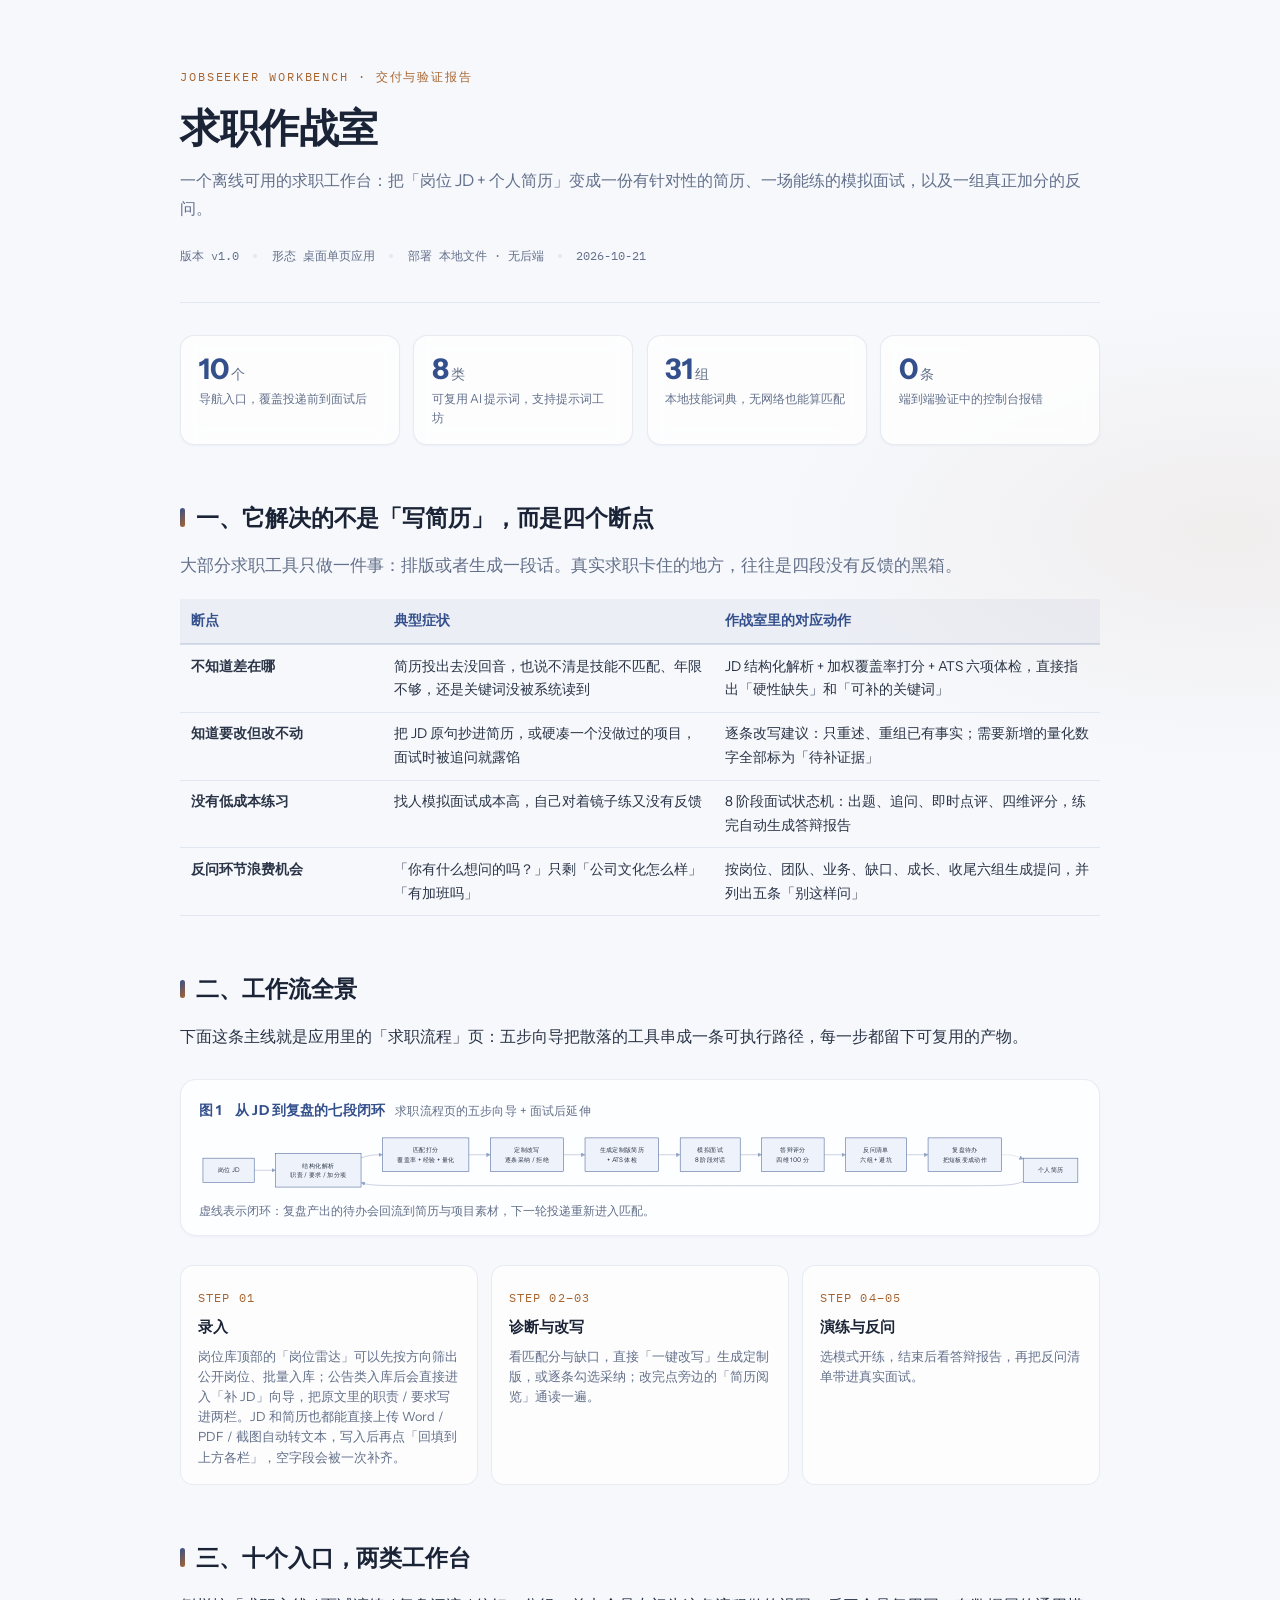
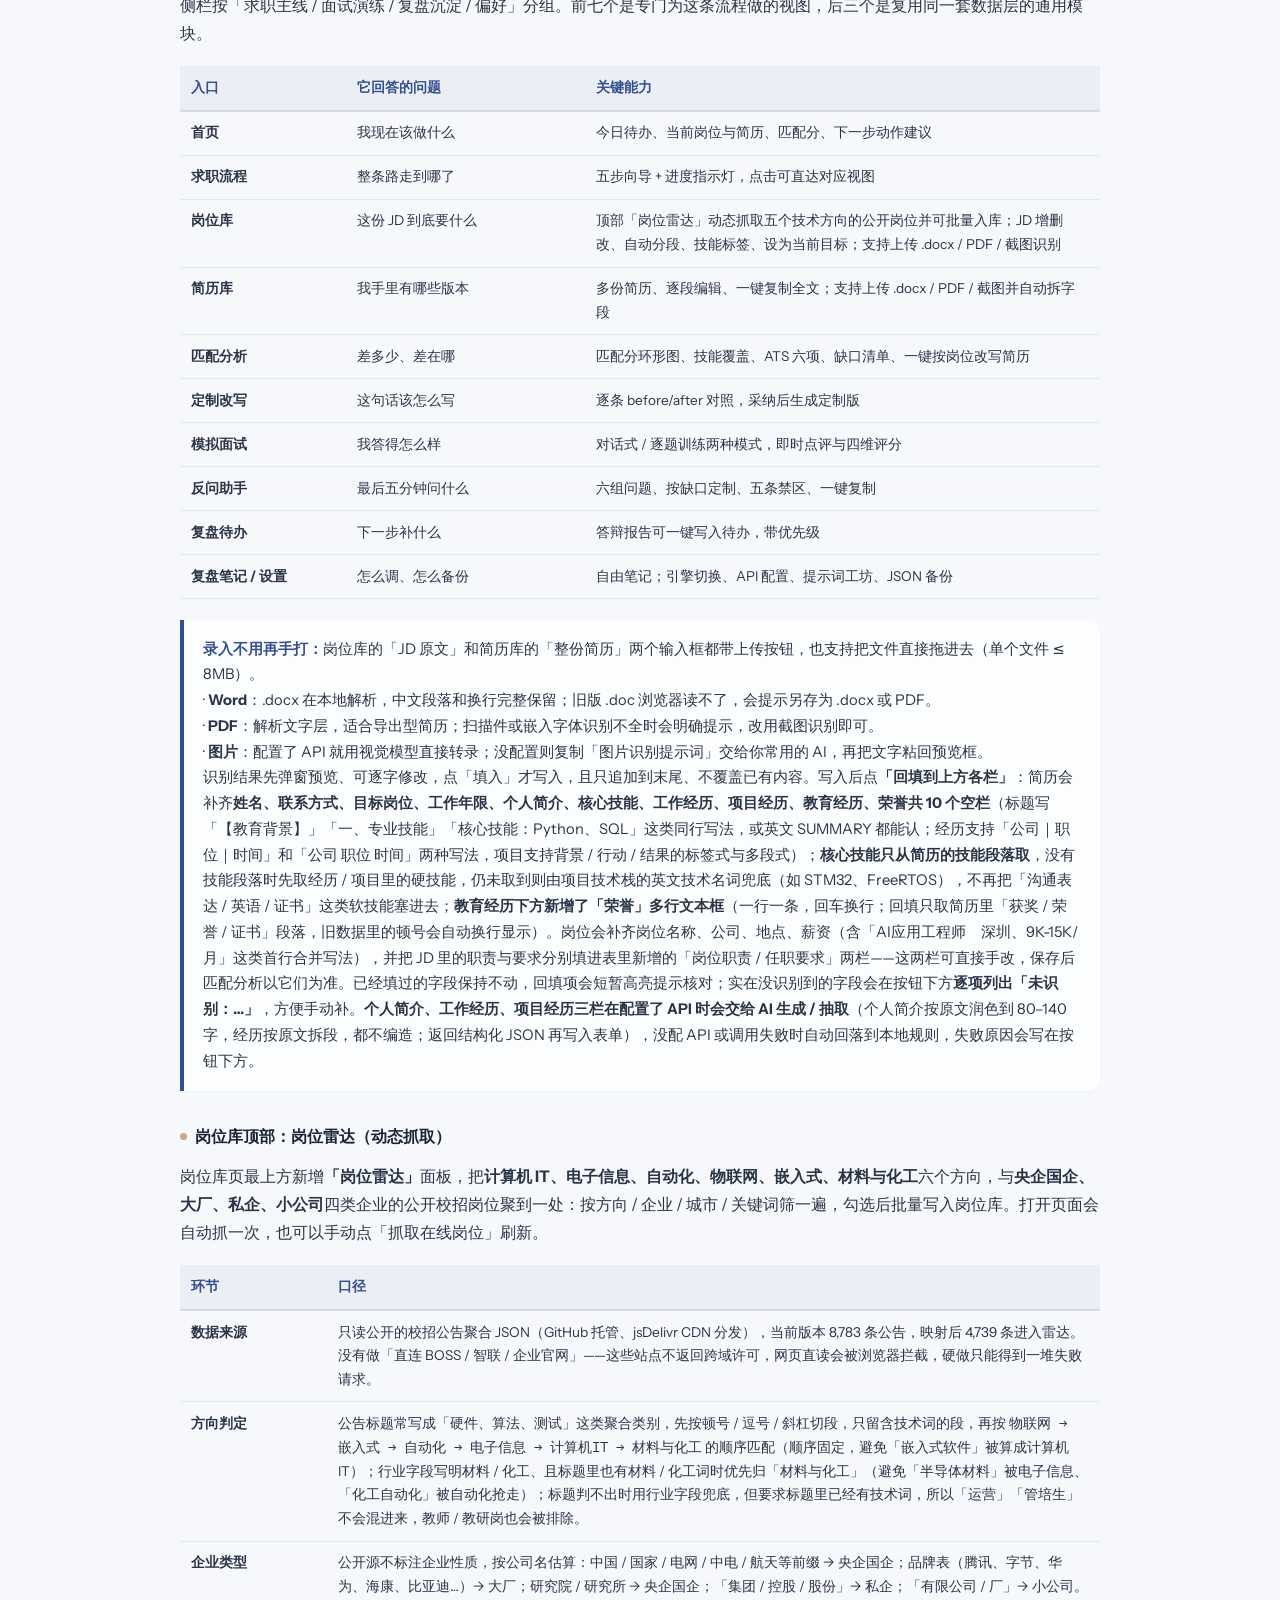
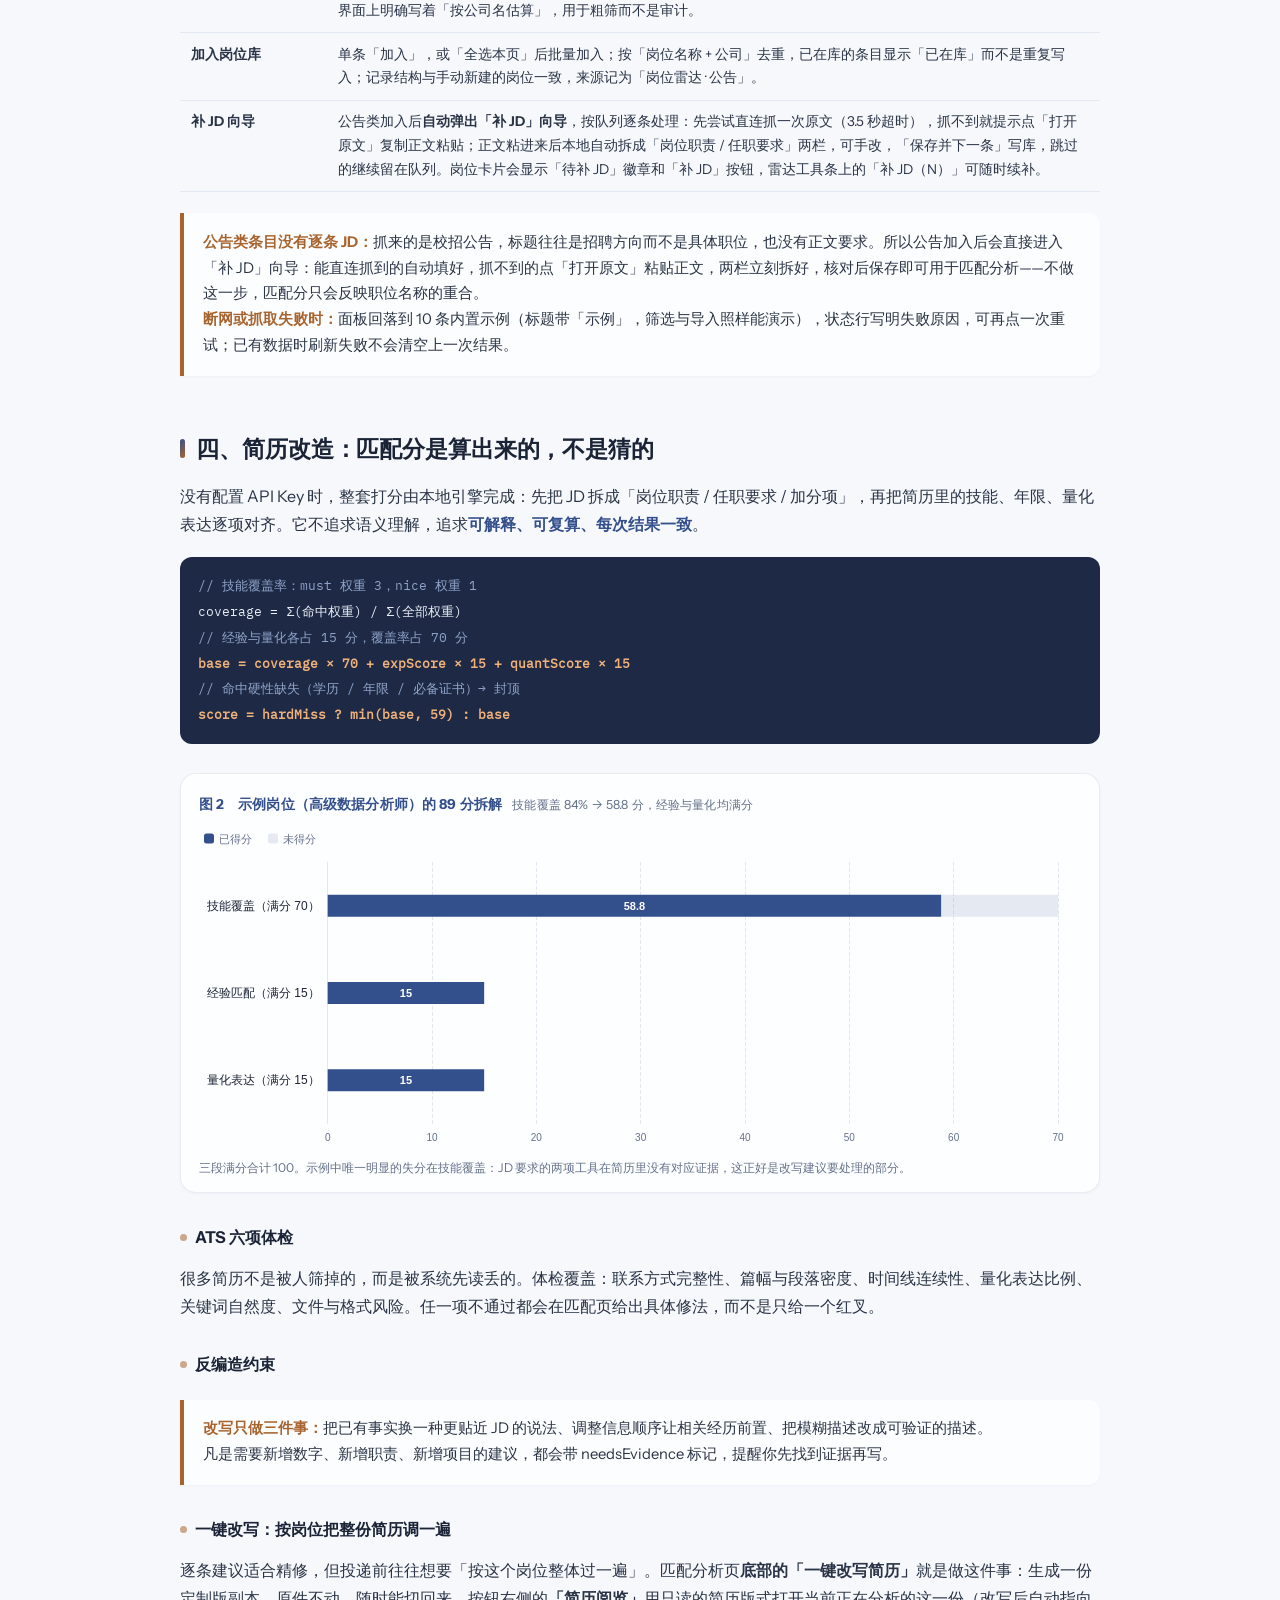
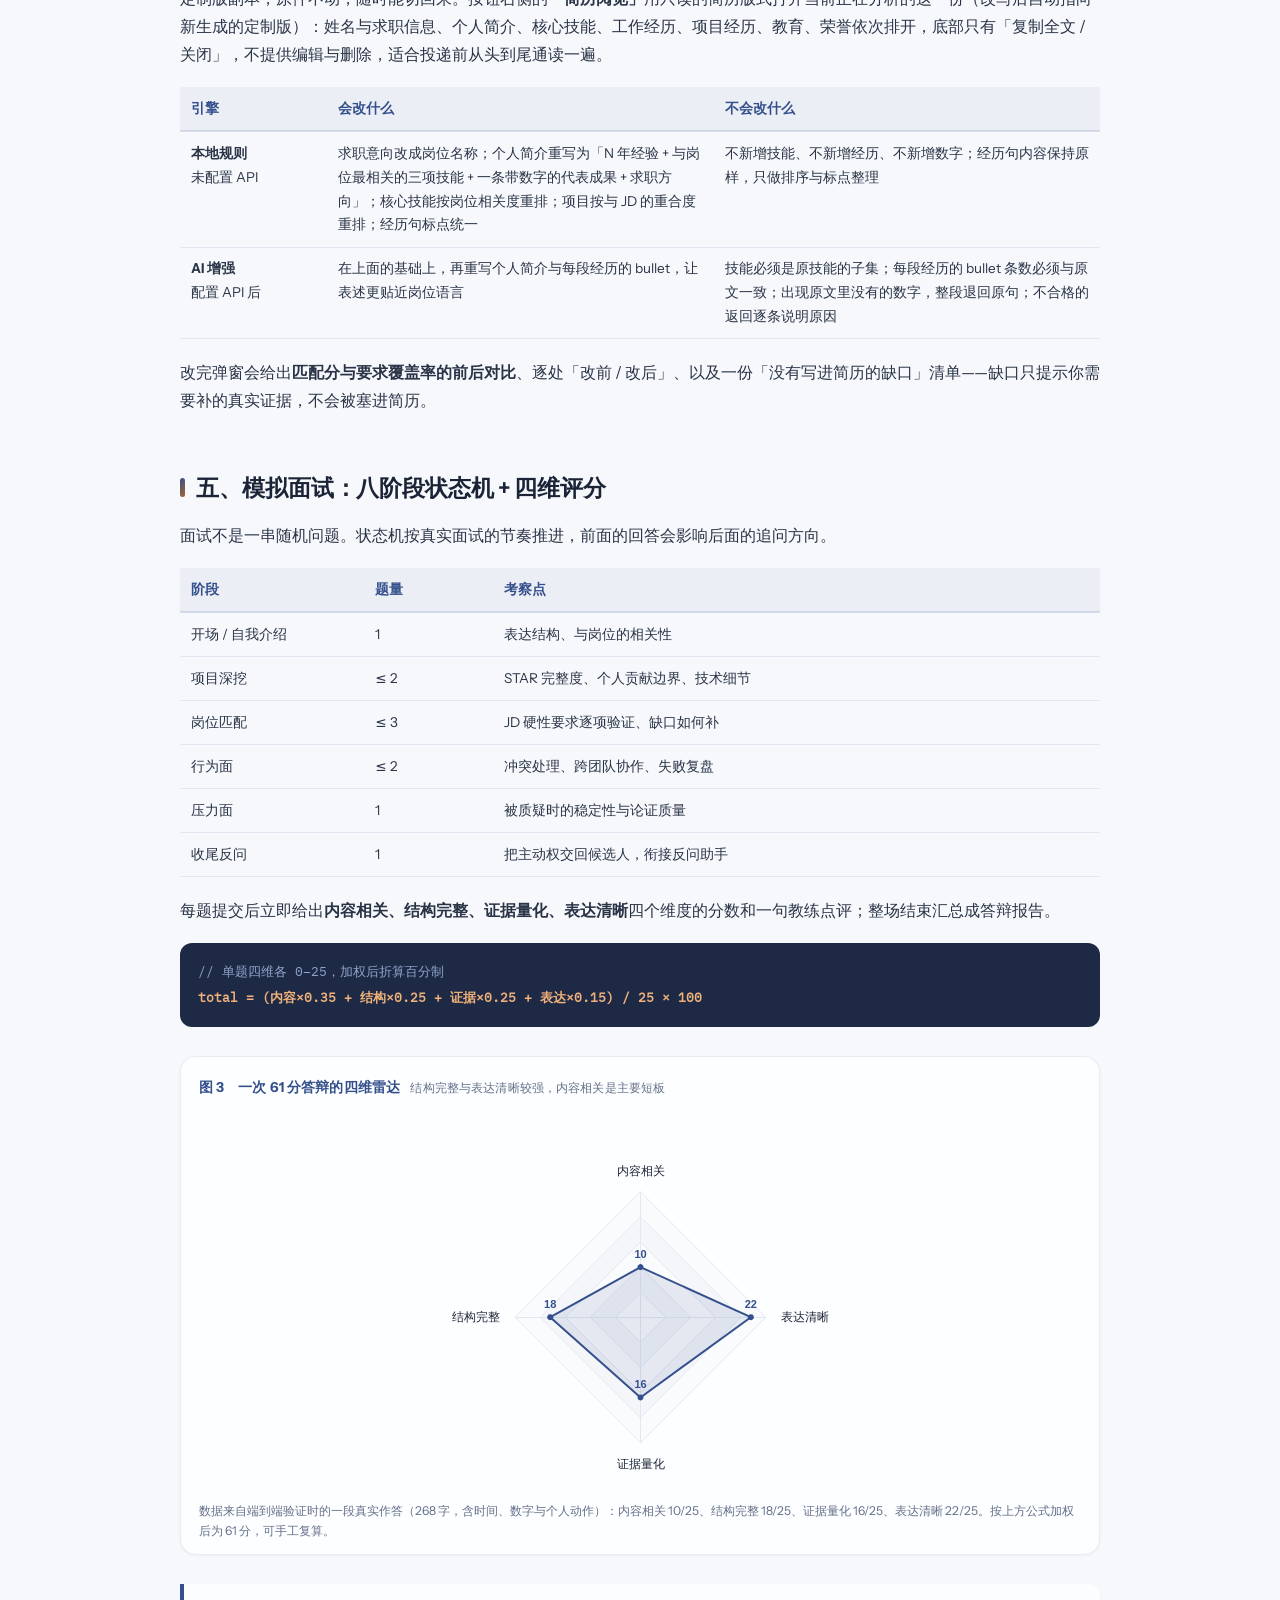
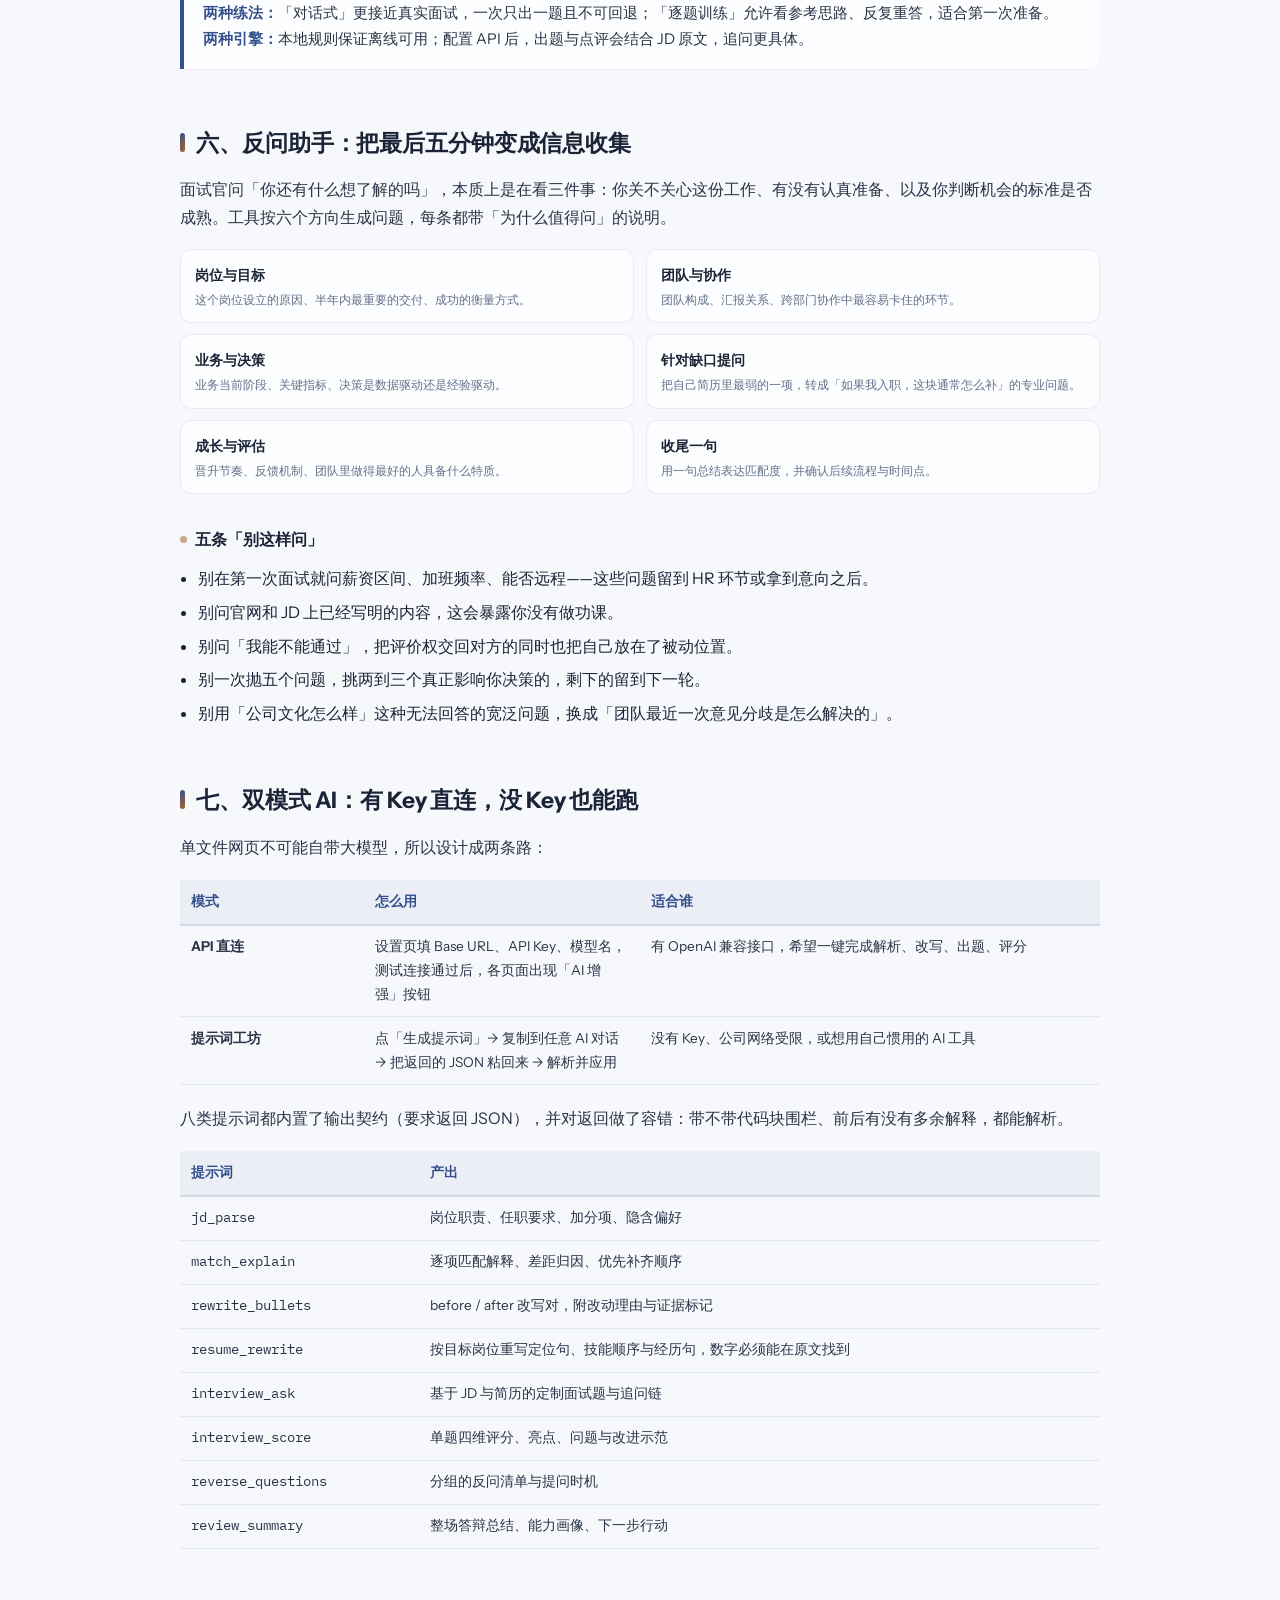
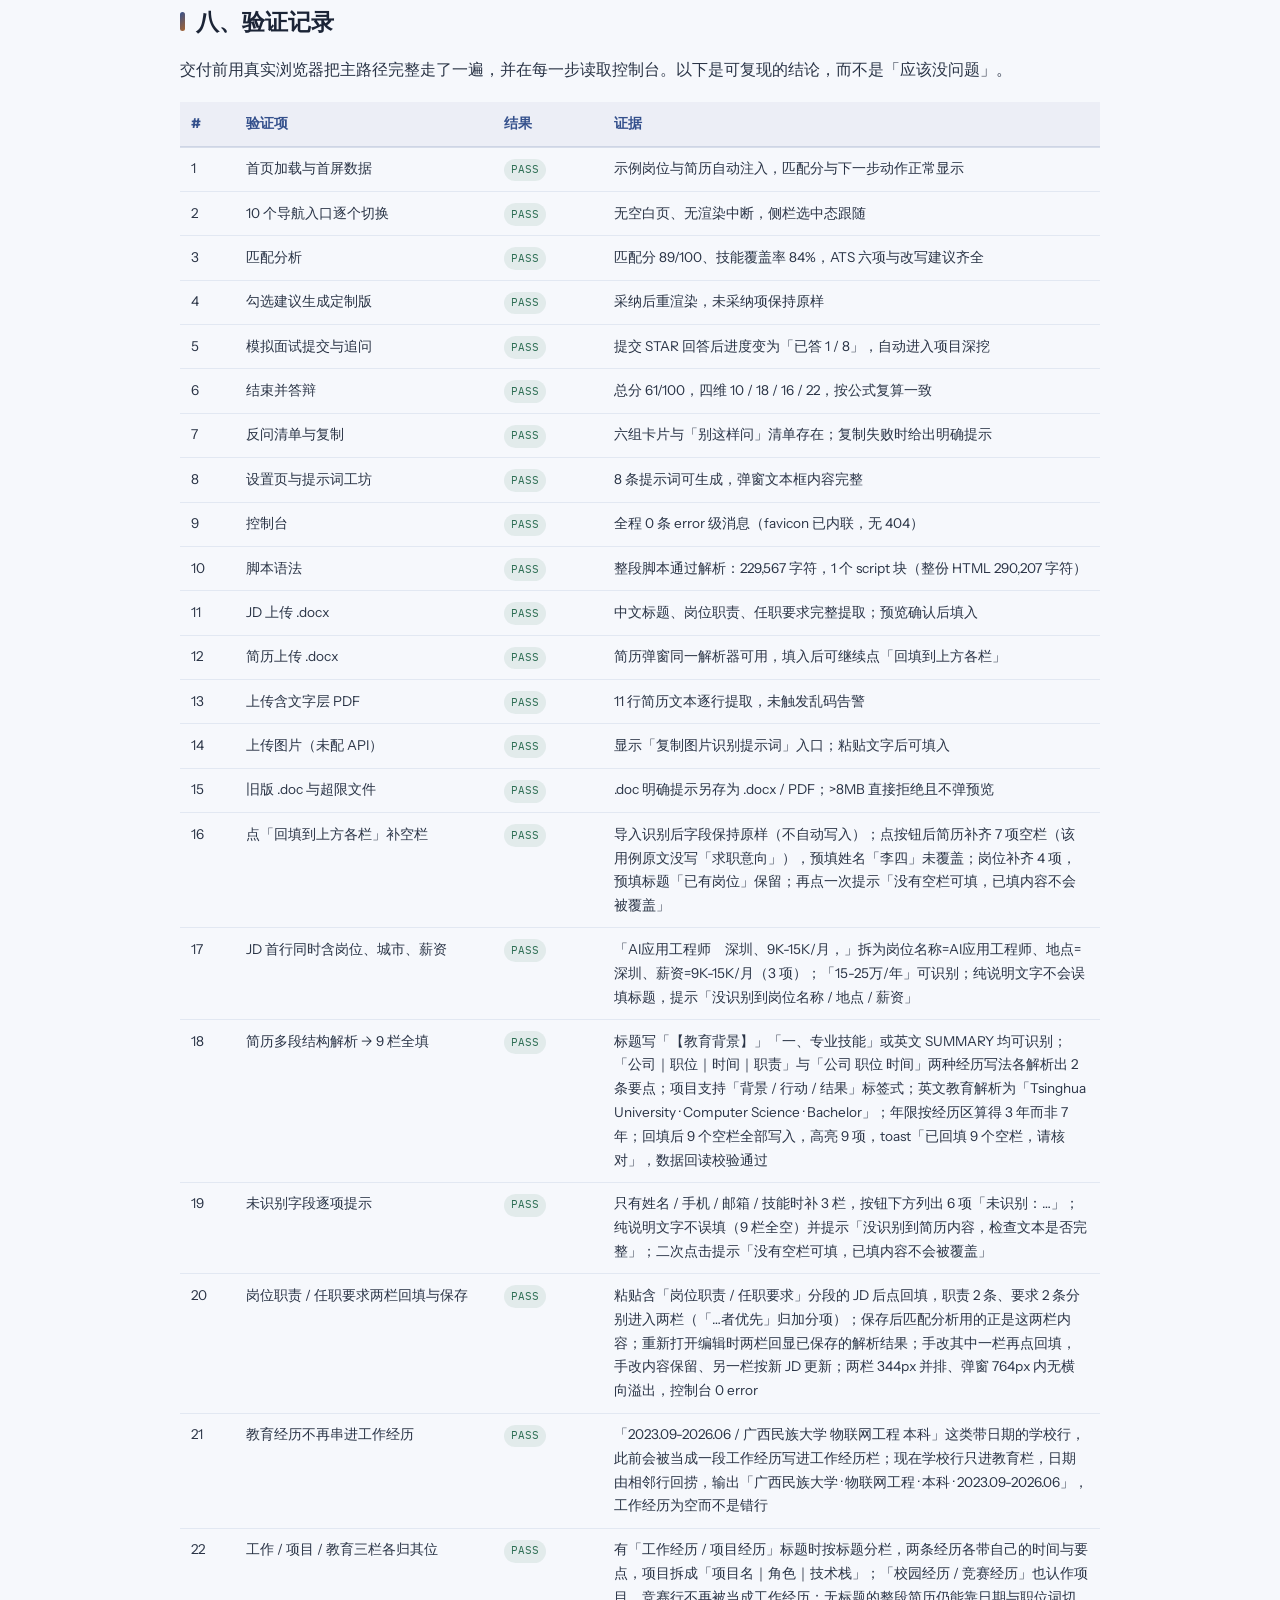
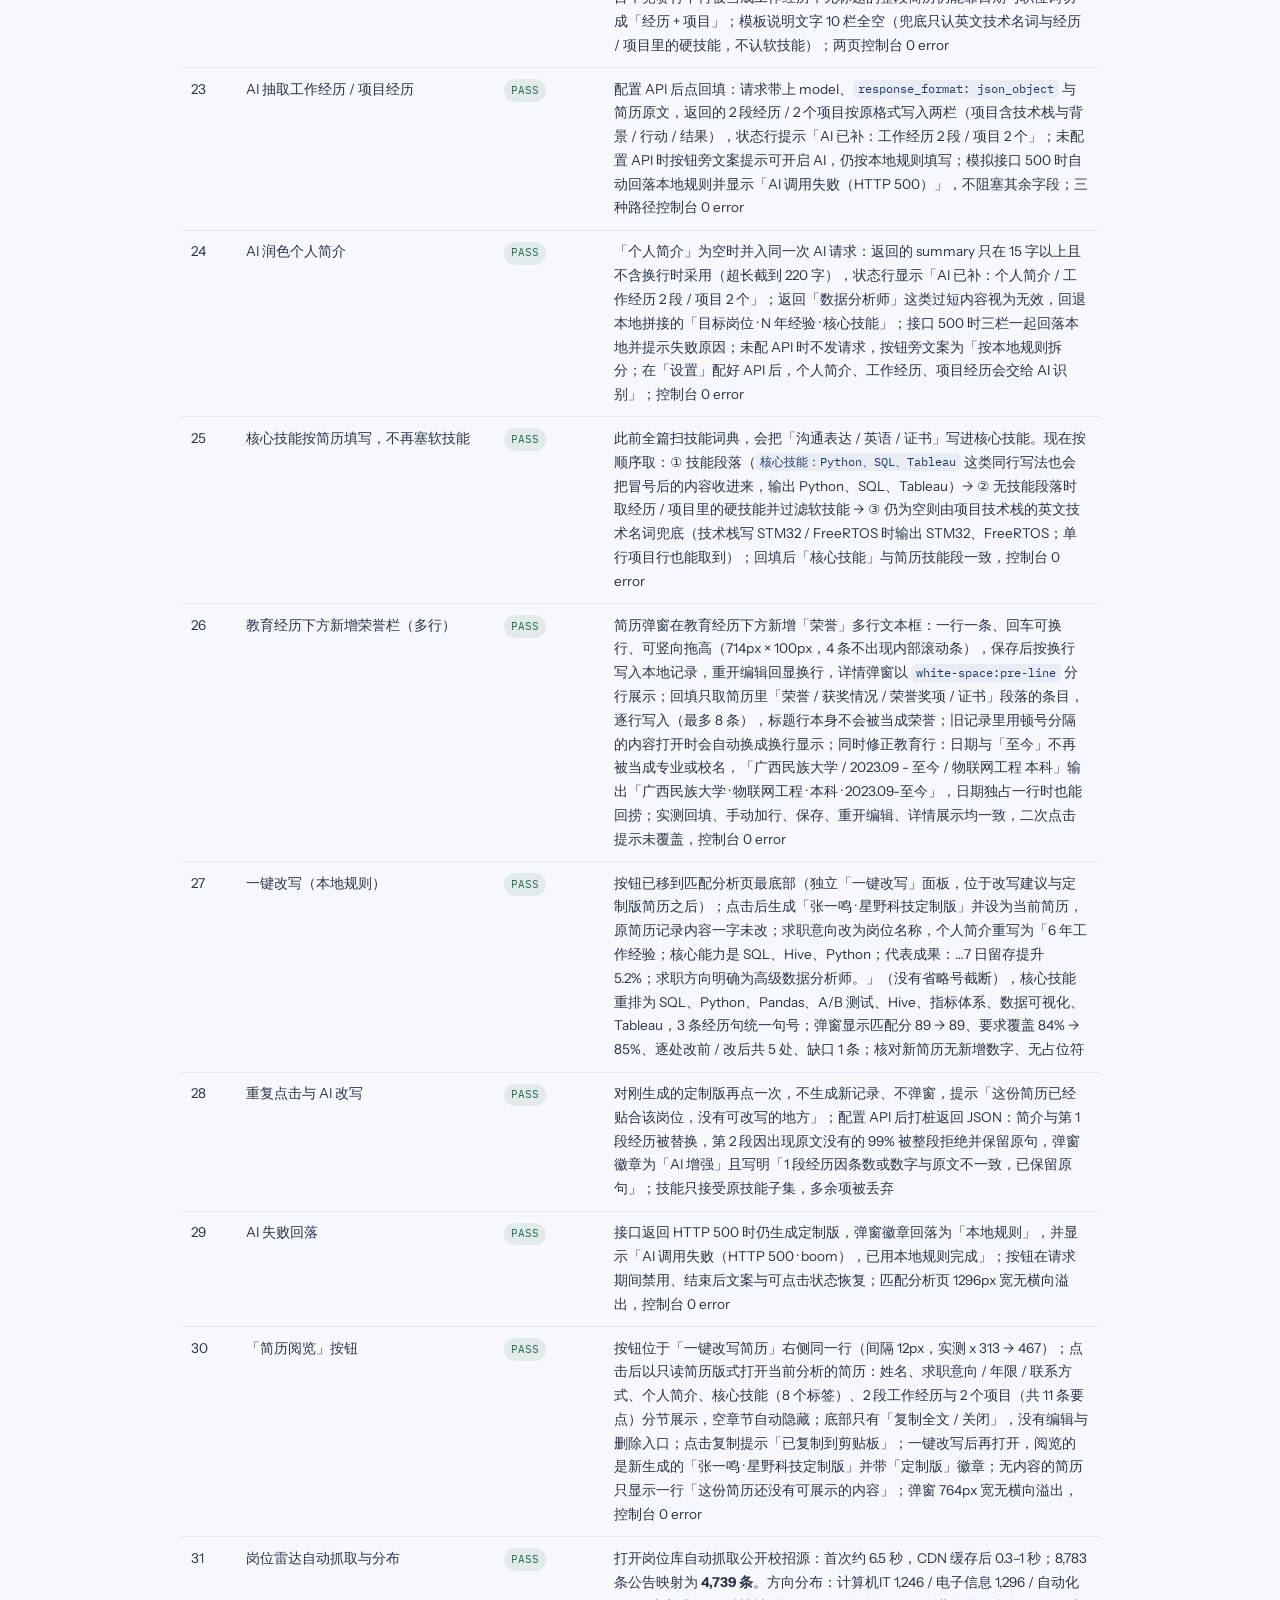
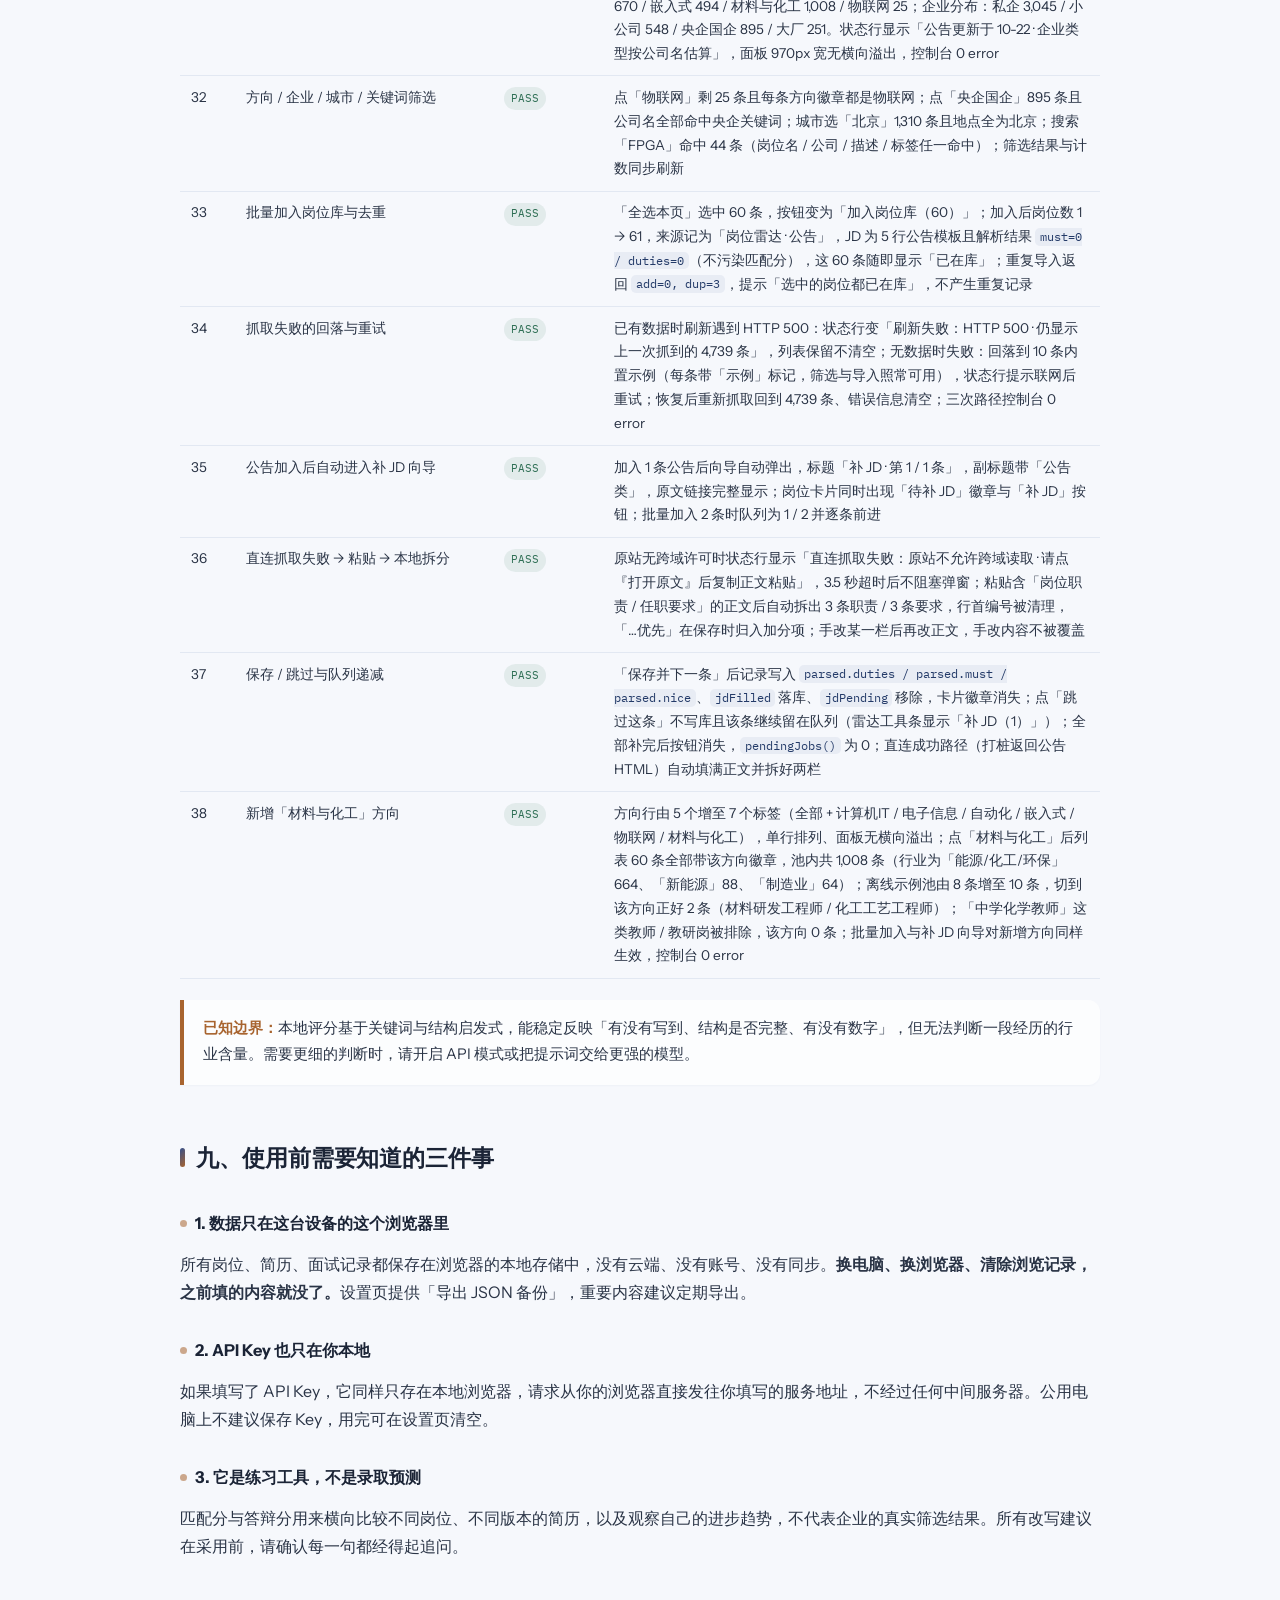
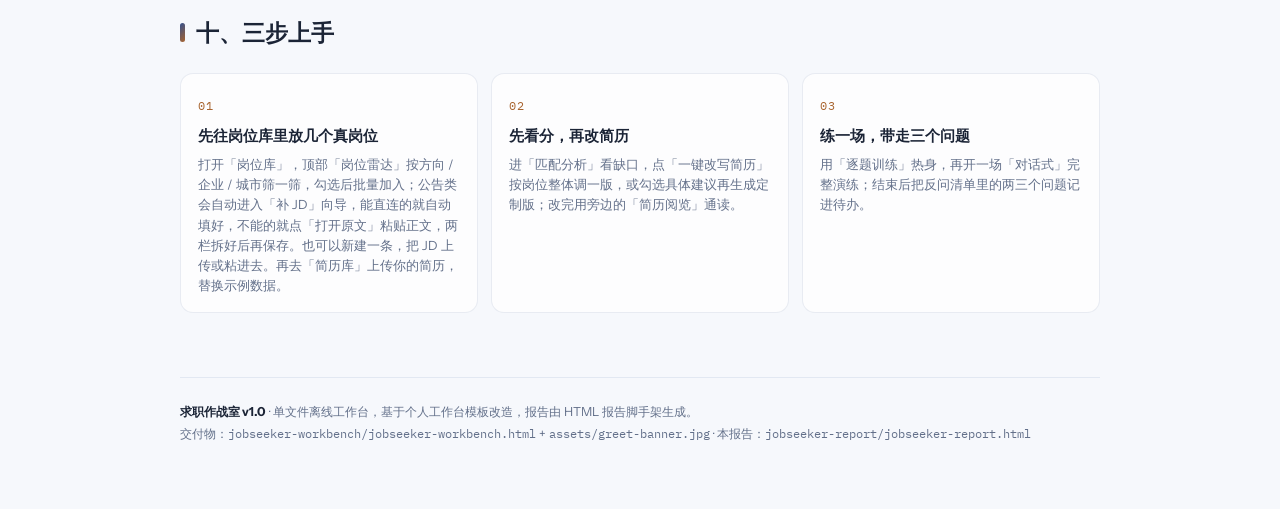
==== commit 6656f83e: "feat: 岗位雷达新增材料与化工方向（行业材料/化工）" ====
--- a/report.html
+++ b/report.html
@@ -227,13 +227,13 @@
   </div>
 
   <h3>岗位库顶部：岗位雷达（动态抓取）</h3>
-  <p>岗位库页最上方新增<strong>「岗位雷达」</strong>面板，把<strong>计算机 IT、电子信息、自动化、物联网、嵌入式</strong>五个方向，与<strong>央企国企、大厂、私企、小公司</strong>四类企业的公开校招岗位聚到一处：按方向 / 企业 / 城市 / 关键词筛一遍，勾选后批量写入岗位库。打开页面会自动抓一次，也可以手动点「抓取在线岗位」刷新。</p>
+  <p>岗位库页最上方新增<strong>「岗位雷达」</strong>面板，把<strong>计算机 IT、电子信息、自动化、物联网、嵌入式、材料与化工</strong>六个方向，与<strong>央企国企、大厂、私企、小公司</strong>四类企业的公开校招岗位聚到一处：按方向 / 企业 / 城市 / 关键词筛一遍，勾选后批量写入岗位库。打开页面会自动抓一次，也可以手动点「抓取在线岗位」刷新。</p>
   <div class="table-wrap">
     <table>
       <thead><tr><th style="width:16%">环节</th><th>口径</th></tr></thead>
       <tbody>
-        <tr><td><strong>数据来源</strong></td><td>只读公开的校招公告聚合 JSON（GitHub 托管、jsDelivr CDN 分发），当前版本 8,783 条公告，映射后 3,968 条进入雷达。没有做「直连 BOSS / 智联 / 企业官网」——这些站点不返回跨域许可，网页直读会被浏览器拦截，硬做只能得到一堆失败请求。</td></tr>
-        <tr><td><strong>方向判定</strong></td><td>公告标题常写成「硬件、算法、测试」这类聚合类别，先按顿号 / 逗号 / 斜杠切段，只留含技术词的段，再按 <span class="mono">物联网 → 嵌入式 → 自动化 → 电子信息 → 计算机IT</span> 的顺序匹配（顺序固定，避免「嵌入式软件」被算成计算机 IT）；标题判不出时用行业字段兜底，但要求标题里已经有技术词，所以「运营」「管培生」不会混进来。</td></tr>
+        <tr><td><strong>数据来源</strong></td><td>只读公开的校招公告聚合 JSON（GitHub 托管、jsDelivr CDN 分发），当前版本 8,783 条公告，映射后 4,739 条进入雷达。没有做「直连 BOSS / 智联 / 企业官网」——这些站点不返回跨域许可，网页直读会被浏览器拦截，硬做只能得到一堆失败请求。</td></tr>
+        <tr><td><strong>方向判定</strong></td><td>公告标题常写成「硬件、算法、测试」这类聚合类别，先按顿号 / 逗号 / 斜杠切段，只留含技术词的段，再按 <span class="mono">物联网 → 嵌入式 → 自动化 → 电子信息 → 计算机IT → 材料与化工</span> 的顺序匹配（顺序固定，避免「嵌入式软件」被算成计算机 IT）；行业字段写明材料 / 化工、且标题里也有材料 / 化工词时优先归「材料与化工」（避免「半导体材料」被电子信息、「化工自动化」被自动化抢走）；标题判不出时用行业字段兜底，但要求标题里已经有技术词，所以「运营」「管培生」不会混进来，教师 / 教研岗也会被排除。</td></tr>
         <tr><td><strong>企业类型</strong></td><td>公开源不标注企业性质，按公司名估算：中国 / 国家 / 电网 / 中电 / 航天等前缀 → 央企国企；品牌表（腾讯、字节、华为、海康、比亚迪…）→ 大厂；研究院 / 研究所 → 央企国企；「集团 / 控股 / 股份」→ 私企；「有限公司 / 厂」→ 小公司。界面上明确写着「按公司名估算」，用于粗筛而不是审计。</td></tr>
         <tr><td><strong>加入岗位库</strong></td><td>单条「加入」，或「全选本页」后批量加入；按「岗位名称 + 公司」去重，已在库的条目显示「已在库」而不是重复写入；记录结构与手动新建的岗位一致，来源记为「岗位雷达 · 公告」。</td></tr>
         <tr><td><strong>补 JD 向导</strong></td><td>公告类加入后<strong>自动弹出「补 JD」向导</strong>，按队列逐条处理：先尝试直连抓一次原文（3.5 秒超时），抓不到就提示点「打开原文」复制正文粘贴；正文粘进来后本地自动拆成「岗位职责 / 任职要求」两栏，可手改，「保存并下一条」写库，跳过的继续留在队列。岗位卡片会显示「待补 JD」徽章和「补 JD」按钮，雷达工具条上的「补 JD（N）」可随时续补。</td></tr>
@@ -242,7 +242,7 @@
   </div>
   <div class="callout">
     <b>公告类条目没有逐条 JD：</b>抓来的是校招公告，标题往往是招聘方向而不是具体职位，也没有正文要求。所以公告加入后会直接进入「补 JD」向导：能直连抓到的自动填好，抓不到的点「打开原文」粘贴正文，两栏立刻拆好，核对后保存即可用于匹配分析——不做这一步，匹配分只会反映职位名称的重合。<br>
-    <b>断网或抓取失败时：</b>面板回落到 8 条内置示例（标题带「示例」，筛选与导入照样能演示），状态行写明失败原因，可再点一次重试；已有数据时刷新失败不会清空上一次结果。
+    <b>断网或抓取失败时：</b>面板回落到 10 条内置示例（标题带「示例」，筛选与导入照样能演示），状态行写明失败原因，可再点一次重试；已有数据时刷新失败不会清空上一次结果。
   </div>
 </section>
 
@@ -393,7 +393,7 @@
         <tr><td>7</td><td>反问清单与复制</td><td><span class="tag ok">PASS</span></td><td>六组卡片与「别这样问」清单存在；复制失败时给出明确提示</td></tr>
         <tr><td>8</td><td>设置页与提示词工坊</td><td><span class="tag ok">PASS</span></td><td>8 条提示词可生成，弹窗文本框内容完整</td></tr>
         <tr><td>9</td><td>控制台</td><td><span class="tag ok">PASS</span></td><td>全程 0 条 error 级消息（favicon 已内联，无 404）</td></tr>
-        <tr><td>10</td><td>脚本语法</td><td><span class="tag ok">PASS</span></td><td>整段脚本通过解析：228,800 字符，1 个 script 块（整份 HTML 289,440 字符）</td></tr>
+        <tr><td>10</td><td>脚本语法</td><td><span class="tag ok">PASS</span></td><td>整段脚本通过解析：229,567 字符，1 个 script 块（整份 HTML 290,207 字符）</td></tr>
         <tr><td>11</td><td>JD 上传 .docx</td><td><span class="tag ok">PASS</span></td><td>中文标题、岗位职责、任职要求完整提取；预览确认后填入</td></tr>
         <tr><td>12</td><td>简历上传 .docx</td><td><span class="tag ok">PASS</span></td><td>简历弹窗同一解析器可用，填入后可继续点「回填到上方各栏」</td></tr>
         <tr><td>13</td><td>上传含文字层 PDF</td><td><span class="tag ok">PASS</span></td><td>11 行简历文本逐行提取，未触发乱码告警</td></tr>
@@ -414,13 +414,14 @@
         <tr><td>28</td><td>重复点击与 AI 改写</td><td><span class="tag ok">PASS</span></td><td>对刚生成的定制版再点一次，不生成新记录、不弹窗，提示「这份简历已经贴合该岗位，没有可改写的地方」；配置 API 后打桩返回 JSON：简介与第 1 段经历被替换，第 2 段因出现原文没有的 99% 被整段拒绝并保留原句，弹窗徽章为「AI 增强」且写明「1 段经历因条数或数字与原文不一致，已保留原句」；技能只接受原技能子集，多余项被丢弃</td></tr>
         <tr><td>29</td><td>AI 失败回落</td><td><span class="tag ok">PASS</span></td><td>接口返回 HTTP 500 时仍生成定制版，弹窗徽章回落为「本地规则」，并显示「AI 调用失败（HTTP 500 · boom），已用本地规则完成」；按钮在请求期间禁用、结束后文案与可点击状态恢复；匹配分析页 1296px 宽无横向溢出，控制台 0 error</td></tr>
         <tr><td>30</td><td>「简历阅览」按钮</td><td><span class="tag ok">PASS</span></td><td>按钮位于「一键改写简历」右侧同一行（间隔 12px，实测 x 313 → 467）；点击后以只读简历版式打开当前分析的简历：姓名、求职意向 / 年限 / 联系方式、个人简介、核心技能（8 个标签）、2 段工作经历与 2 个项目（共 11 条要点）分节展示，空章节自动隐藏；底部只有「复制全文 / 关闭」，没有编辑与删除入口；点击复制提示「已复制到剪贴板」；一键改写后再打开，阅览的是新生成的「张一鸣 · 星野科技定制版」并带「定制版」徽章；无内容的简历只显示一行「这份简历还没有可展示的内容」；弹窗 764px 宽无横向溢出，控制台 0 error</td></tr>
-        <tr><td>31</td><td>岗位雷达自动抓取与分布</td><td><span class="tag ok">PASS</span></td><td>打开岗位库自动抓取公开校招源：首次约 6.5 秒，CDN 缓存后 0.3–1 秒；8,783 条公告映射为 <strong>3,968 条</strong>。方向分布：计算机IT 1,294 / 电子信息 1,358 / 自动化 774 / 嵌入式 513 / 物联网 29；企业分布：私企 2,595 / 小公司 454 / 央企国企 672 / 大厂 247。状态行显示「公告更新于 10-22 · 企业类型按公司名估算」，面板 970px 宽无横向溢出，控制台 0 error</td></tr>
-        <tr><td>32</td><td>方向 / 企业 / 城市 / 关键词筛选</td><td><span class="tag ok">PASS</span></td><td>点「物联网」剩 29 条且每条方向徽章都是物联网；点「央企国企」672 条且公司名全部命中央企关键词；城市选「北京」233 条且地点全为北京；搜索「FPGA」命中 5 条，标题均含 FPGA；筛选结果与计数同步刷新</td></tr>
+        <tr><td>31</td><td>岗位雷达自动抓取与分布</td><td><span class="tag ok">PASS</span></td><td>打开岗位库自动抓取公开校招源：首次约 6.5 秒，CDN 缓存后 0.3–1 秒；8,783 条公告映射为 <strong>4,739 条</strong>。方向分布：计算机IT 1,246 / 电子信息 1,296 / 自动化 670 / 嵌入式 494 / 材料与化工 1,008 / 物联网 25；企业分布：私企 3,045 / 小公司 548 / 央企国企 895 / 大厂 251。状态行显示「公告更新于 10-22 · 企业类型按公司名估算」，面板 970px 宽无横向溢出，控制台 0 error</td></tr>
+        <tr><td>32</td><td>方向 / 企业 / 城市 / 关键词筛选</td><td><span class="tag ok">PASS</span></td><td>点「物联网」剩 25 条且每条方向徽章都是物联网；点「央企国企」895 条且公司名全部命中央企关键词；城市选「北京」1,310 条且地点全为北京；搜索「FPGA」命中 44 条（岗位名 / 公司 / 描述 / 标签任一命中）；筛选结果与计数同步刷新</td></tr>
         <tr><td>33</td><td>批量加入岗位库与去重</td><td><span class="tag ok">PASS</span></td><td>「全选本页」选中 60 条，按钮变为「加入岗位库（60）」；加入后岗位数 1 → 61，来源记为「岗位雷达 · 公告」，JD 为 5 行公告模板且解析结果 <code>must=0 / duties=0</code>（不污染匹配分），这 60 条随即显示「已在库」；重复导入返回 <code>add=0, dup=3</code>，提示「选中的岗位都已在库」，不产生重复记录</td></tr>
-        <tr><td>34</td><td>抓取失败的回落与重试</td><td><span class="tag ok">PASS</span></td><td>已有数据时刷新遇到 HTTP 500：状态行变「刷新失败：HTTP 500 · 仍显示上一次抓到的 3,968 条」，列表保留不清空；无数据时失败：回落到 8 条内置示例（每条带「示例」标记，筛选与导入照常可用），状态行提示联网后重试；恢复后重新抓取回到 3,968 条、错误信息清空；三次路径控制台 0 error</td></tr>
+        <tr><td>34</td><td>抓取失败的回落与重试</td><td><span class="tag ok">PASS</span></td><td>已有数据时刷新遇到 HTTP 500：状态行变「刷新失败：HTTP 500 · 仍显示上一次抓到的 4,739 条」，列表保留不清空；无数据时失败：回落到 10 条内置示例（每条带「示例」标记，筛选与导入照常可用），状态行提示联网后重试；恢复后重新抓取回到 4,739 条、错误信息清空；三次路径控制台 0 error</td></tr>
         <tr><td>35</td><td>公告加入后自动进入补 JD 向导</td><td><span class="tag ok">PASS</span></td><td>加入 1 条公告后向导自动弹出，标题「补 JD · 第 1 / 1 条」，副标题带「公告类」，原文链接完整显示；岗位卡片同时出现「待补 JD」徽章与「补 JD」按钮；批量加入 2 条时队列为 1 / 2 并逐条前进</td></tr>
         <tr><td>36</td><td>直连抓取失败 → 粘贴 → 本地拆分</td><td><span class="tag ok">PASS</span></td><td>原站无跨域许可时状态行显示「直连抓取失败：原站不允许跨域读取 · 请点『打开原文』后复制正文粘贴」，3.5 秒超时后不阻塞弹窗；粘贴含「岗位职责 / 任职要求」的正文后自动拆出 3 条职责 / 3 条要求，行首编号被清理，「…优先」在保存时归入加分项；手改某一栏后再改正文，手改内容不被覆盖</td></tr>
         <tr><td>37</td><td>保存 / 跳过与队列递减</td><td><span class="tag ok">PASS</span></td><td>「保存并下一条」后记录写入 <code>parsed.duties / parsed.must / parsed.nice</code>、<code>jdFilled</code> 落库、<code>jdPending</code> 移除，卡片徽章消失；点「跳过这条」不写库且该条继续留在队列（雷达工具条显示「补 JD（1）」）；全部补完后按钮消失，<code>pendingJobs()</code> 为 0；直连成功路径（打桩返回公告 HTML）自动填满正文并拆好两栏</td></tr>
+        <tr><td>38</td><td>新增「材料与化工」方向</td><td><span class="tag ok">PASS</span></td><td>方向行由 5 个增至 7 个标签（全部 + 计算机IT / 电子信息 / 自动化 / 嵌入式 / 物联网 / 材料与化工），单行排列、面板无横向溢出；点「材料与化工」后列表 60 条全部带该方向徽章，池内共 1,008 条（行业为「能源/化工/环保」664、「新能源」88、「制造业」64）；离线示例池由 8 条增至 10 条，切到该方向正好 2 条（材料研发工程师 / 化工工艺工程师）；「中学化学教师」这类教师 / 教研岗被排除，该方向 0 条；批量加入与补 JD 向导对新增方向同样生效，控制台 0 error</td></tr>
       </tbody>
     </table>
   </div>
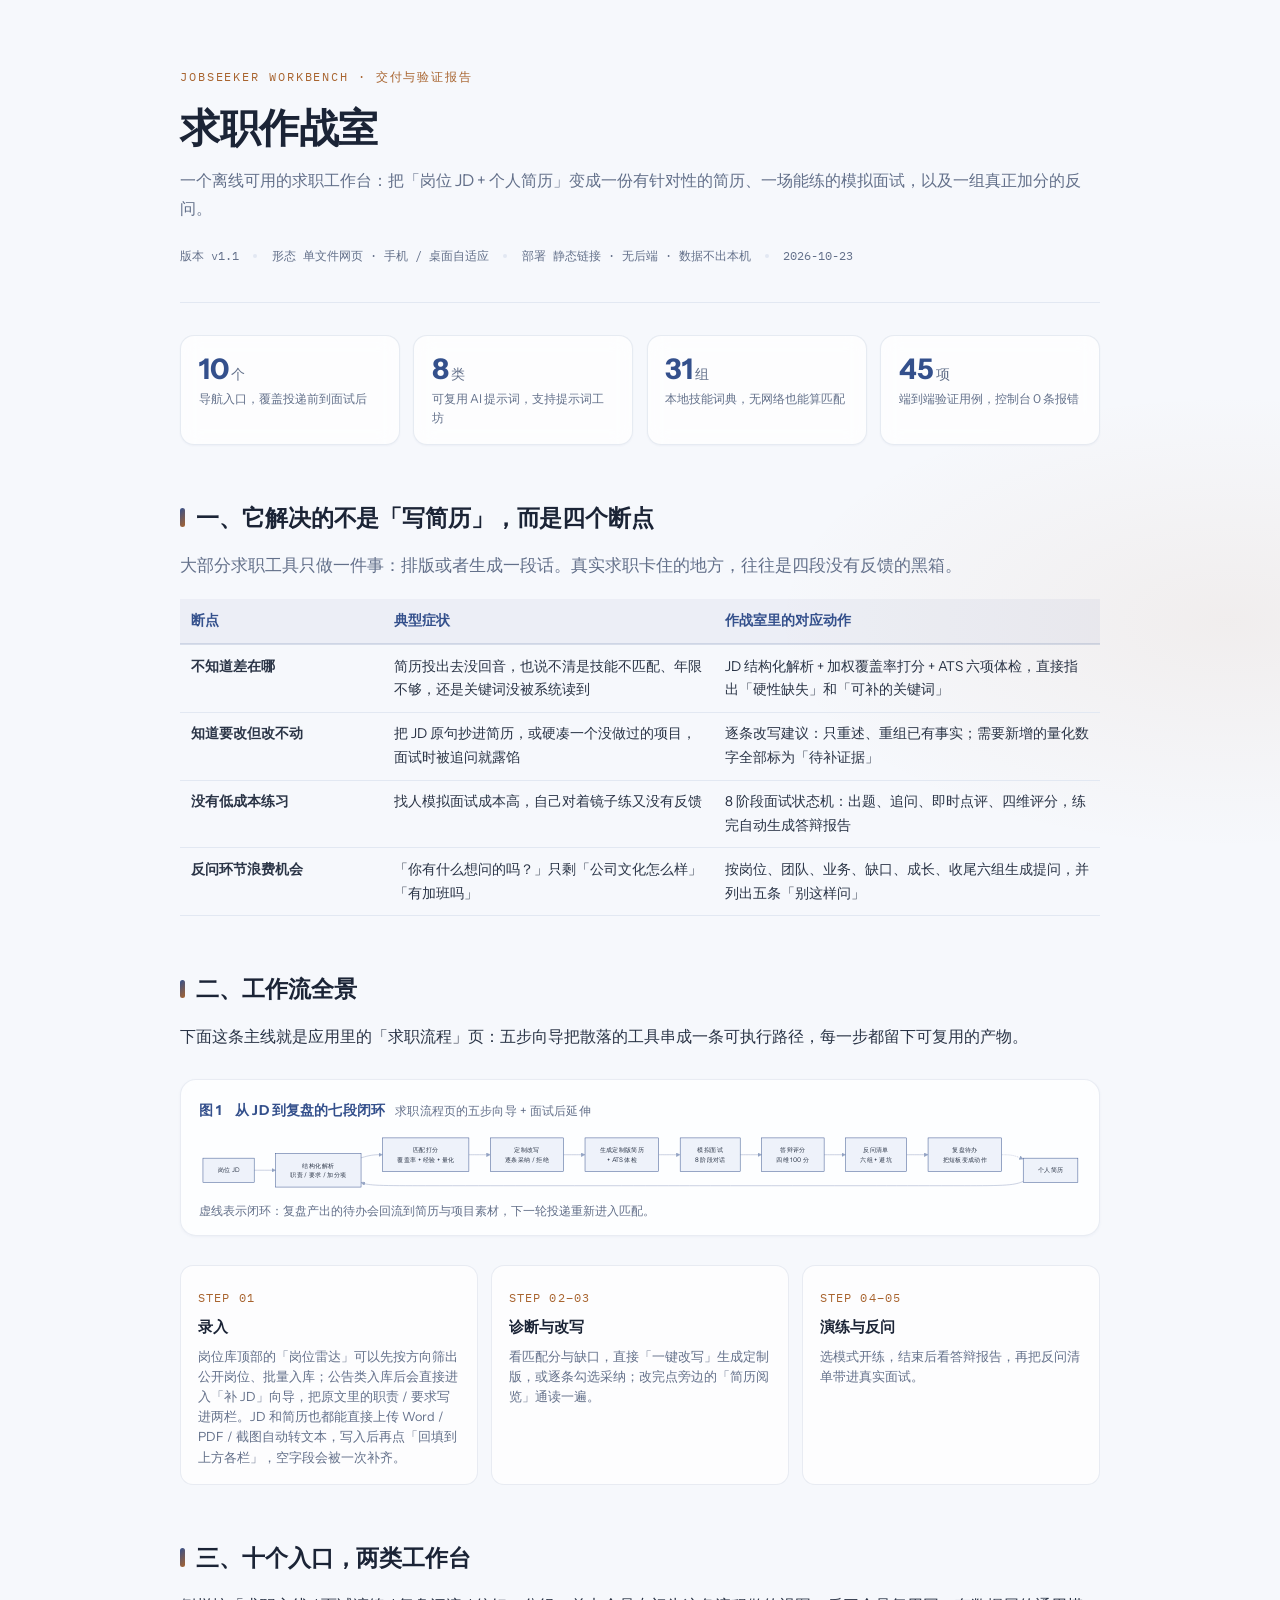
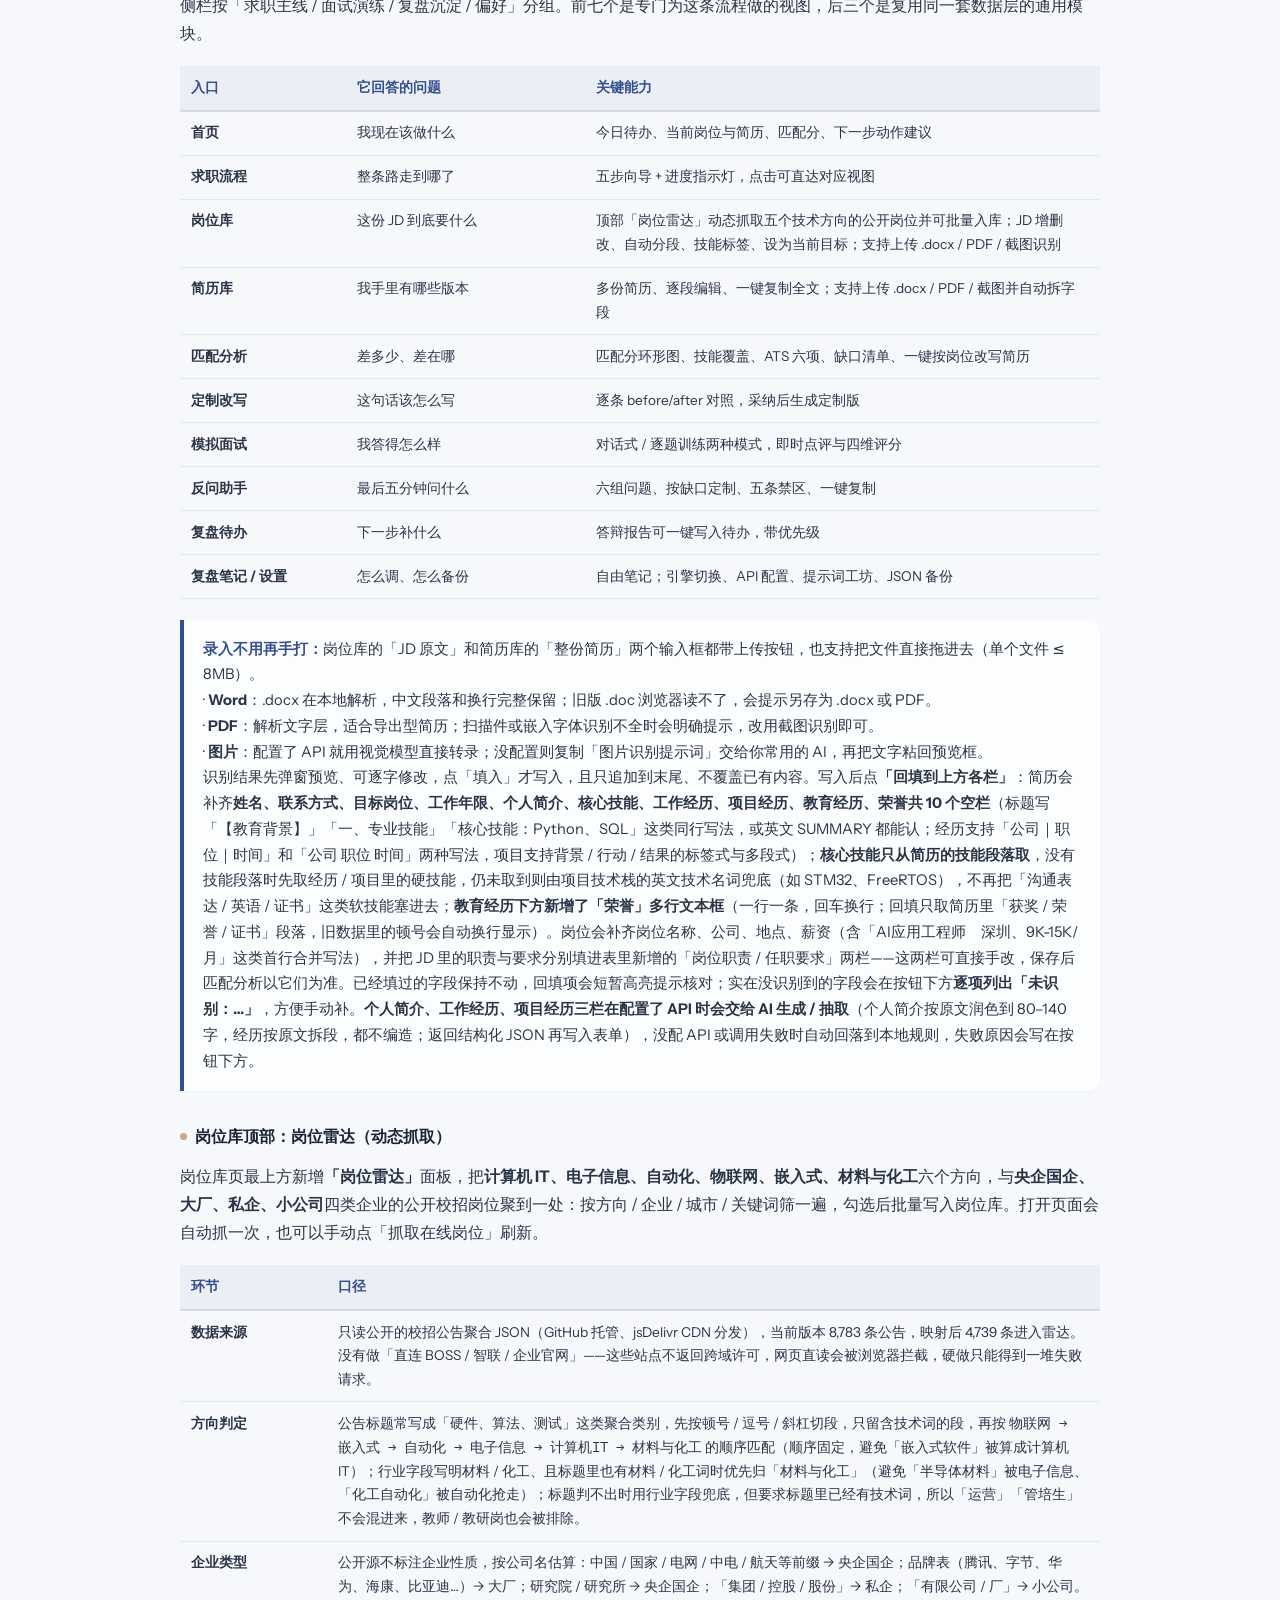
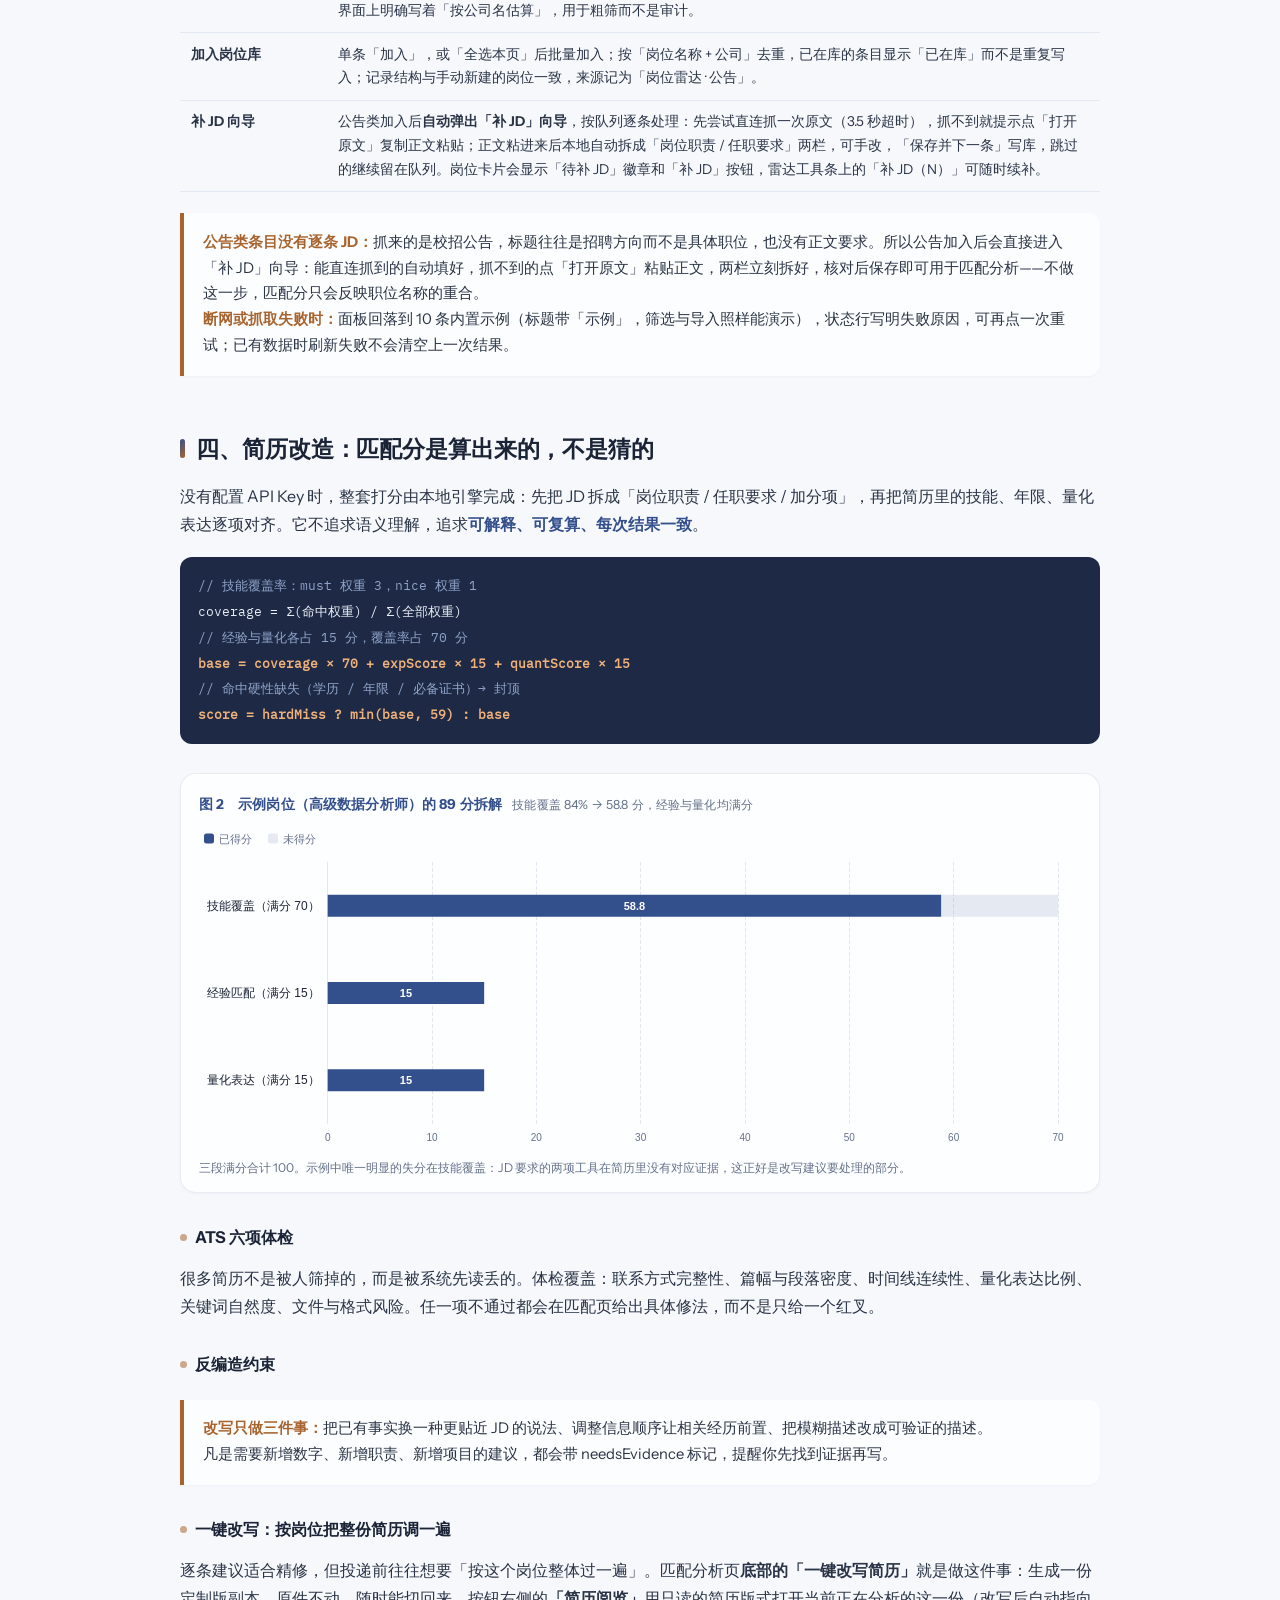
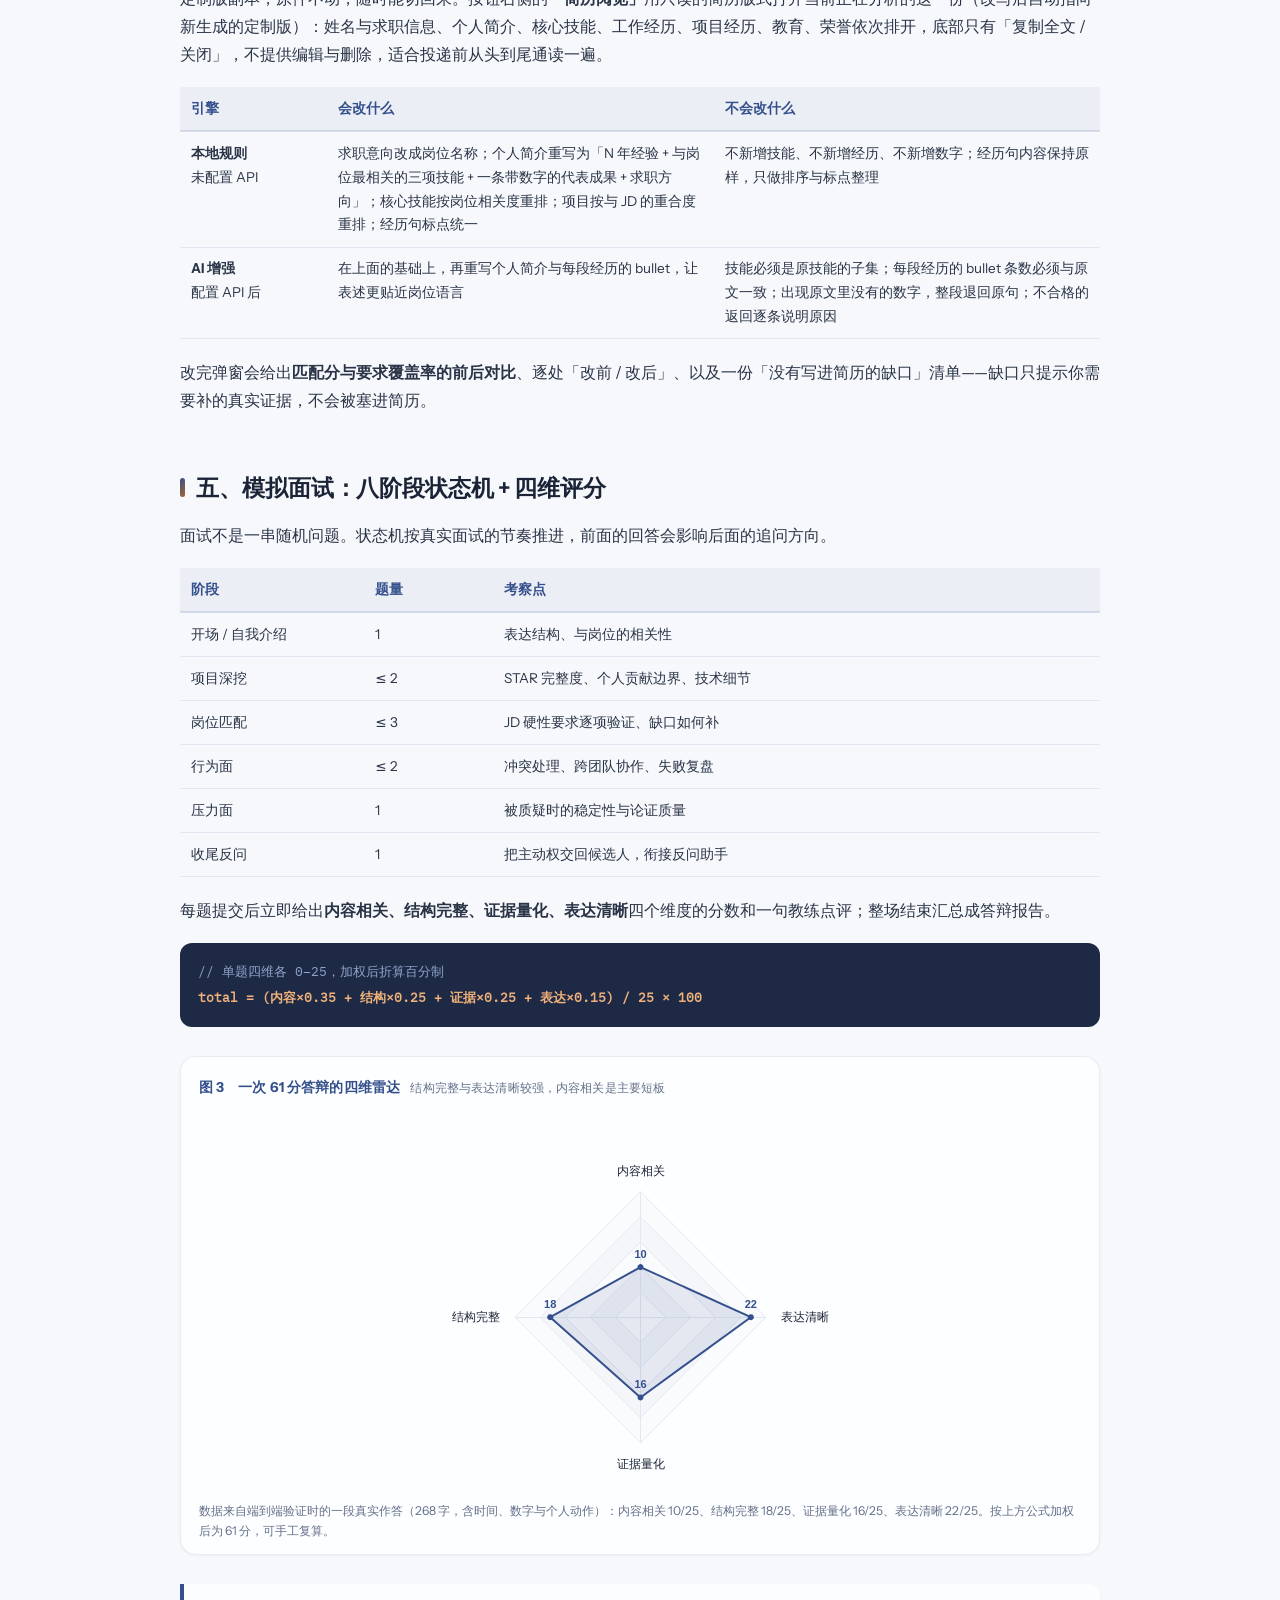
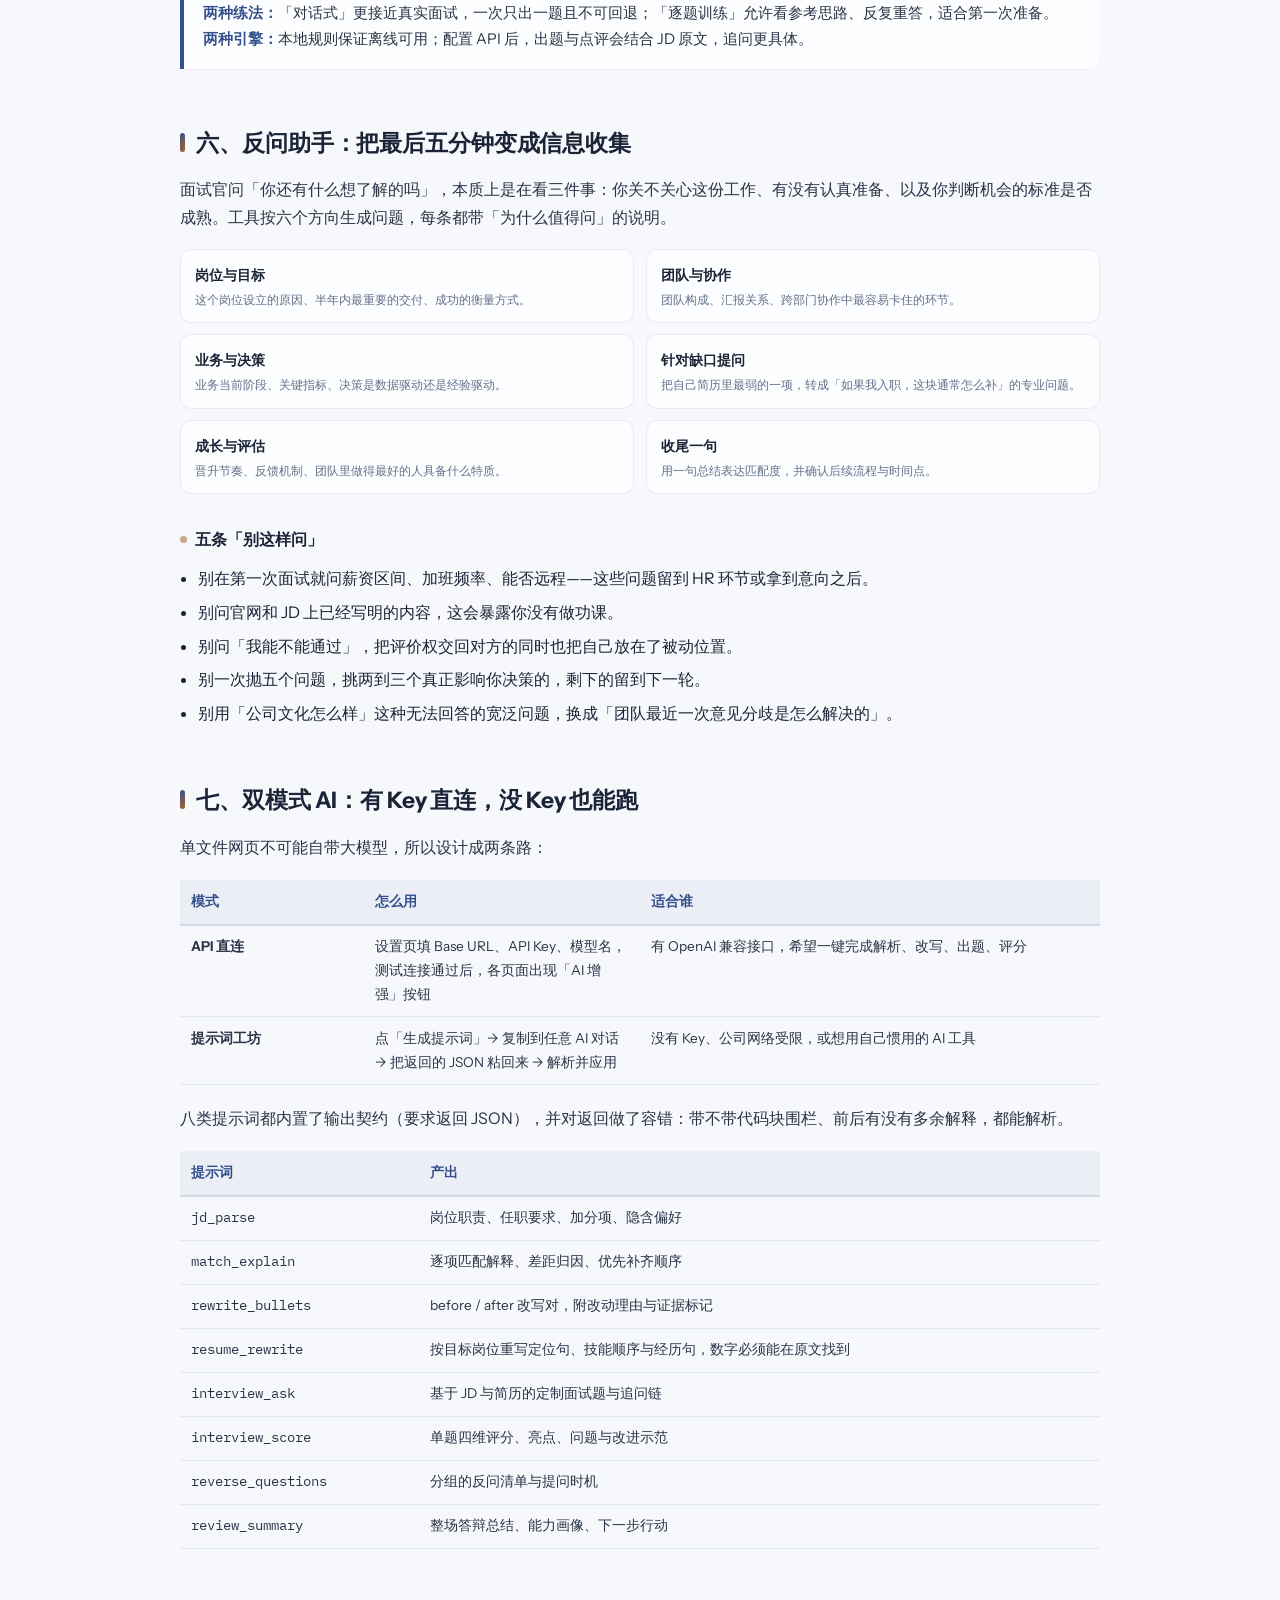
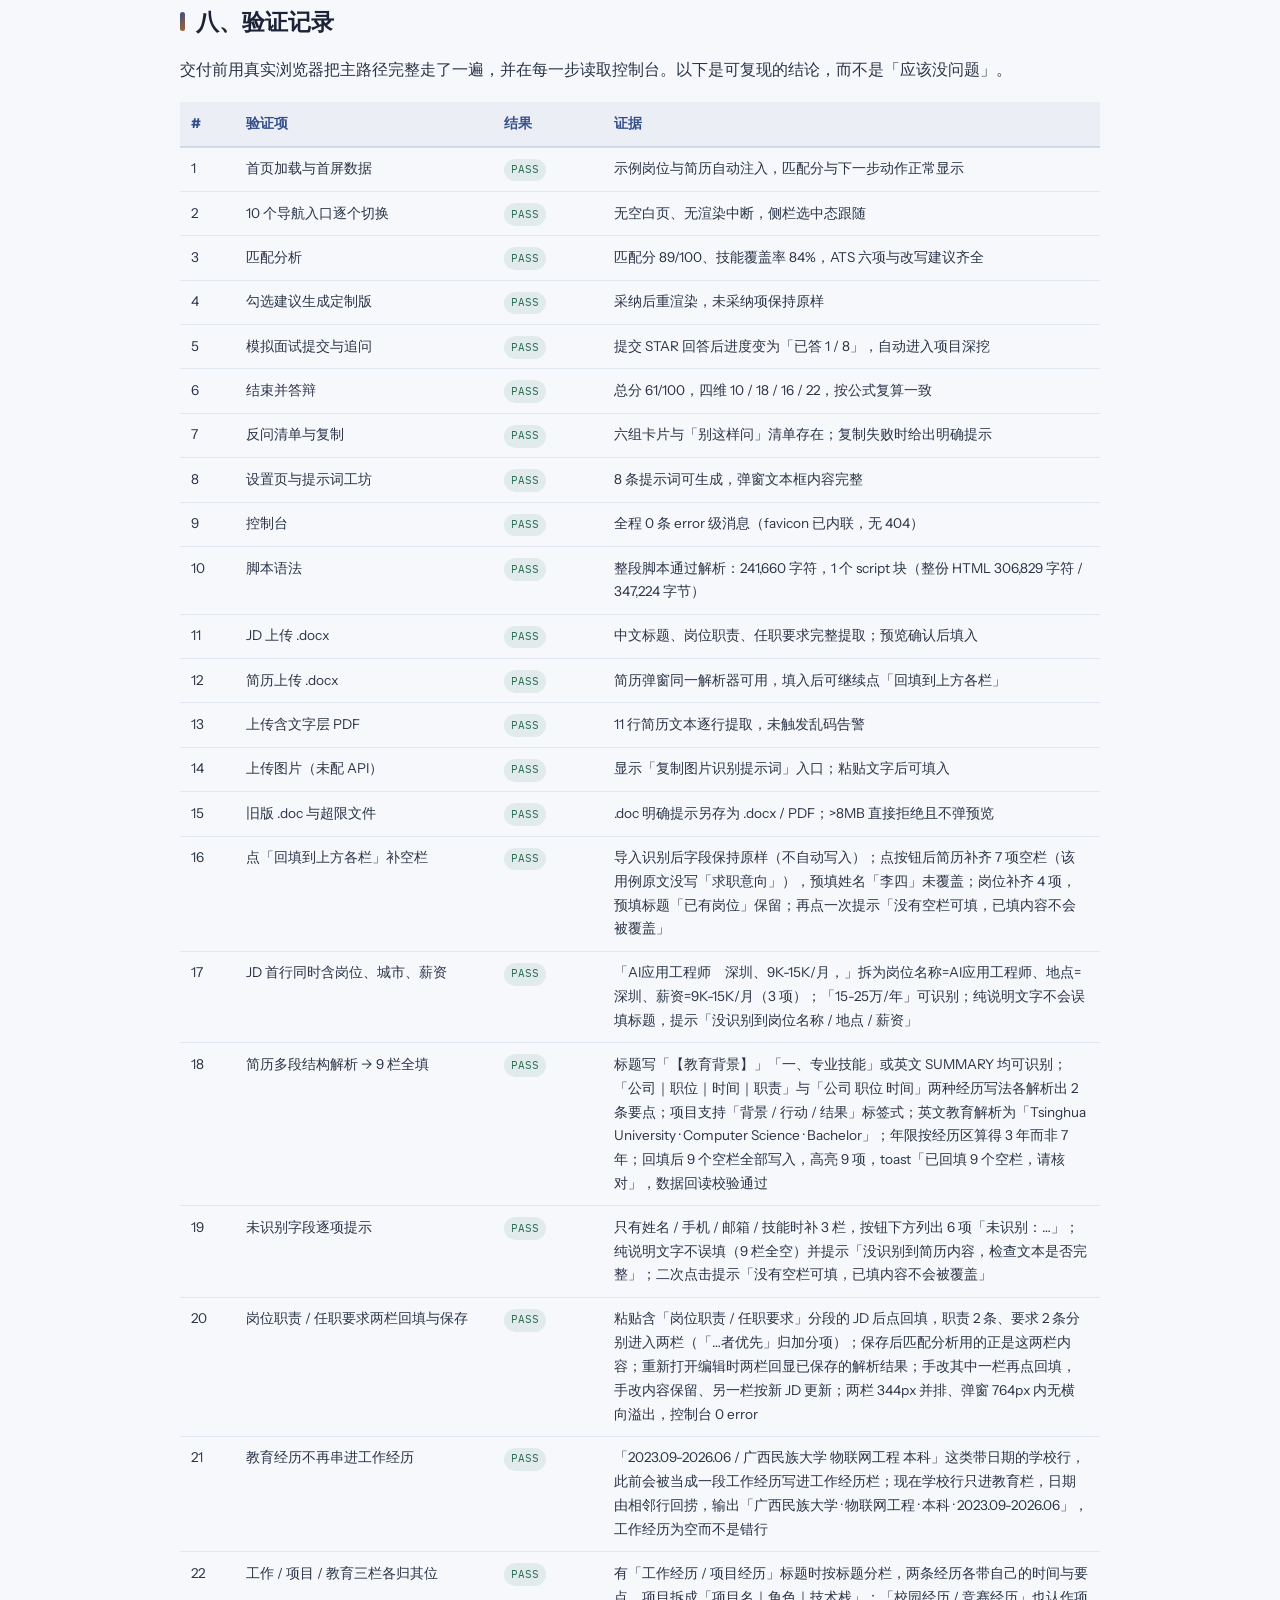
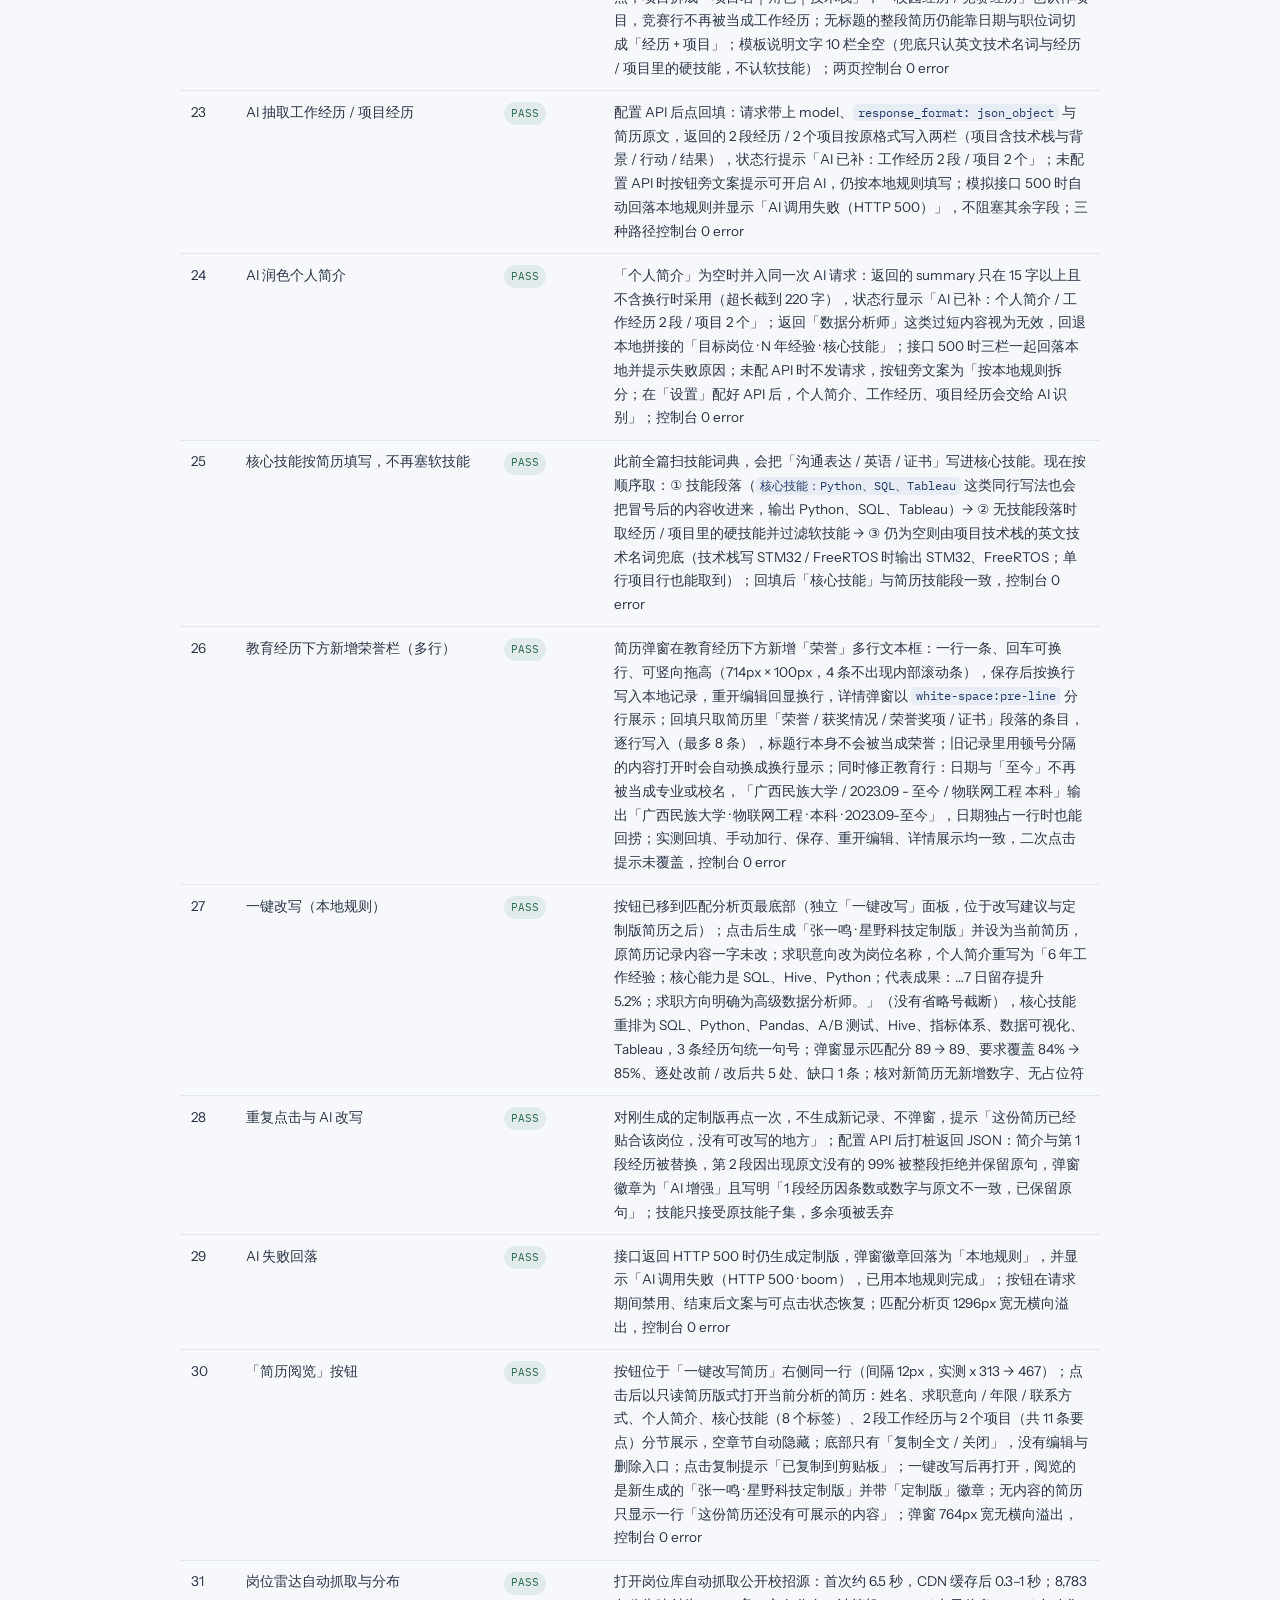
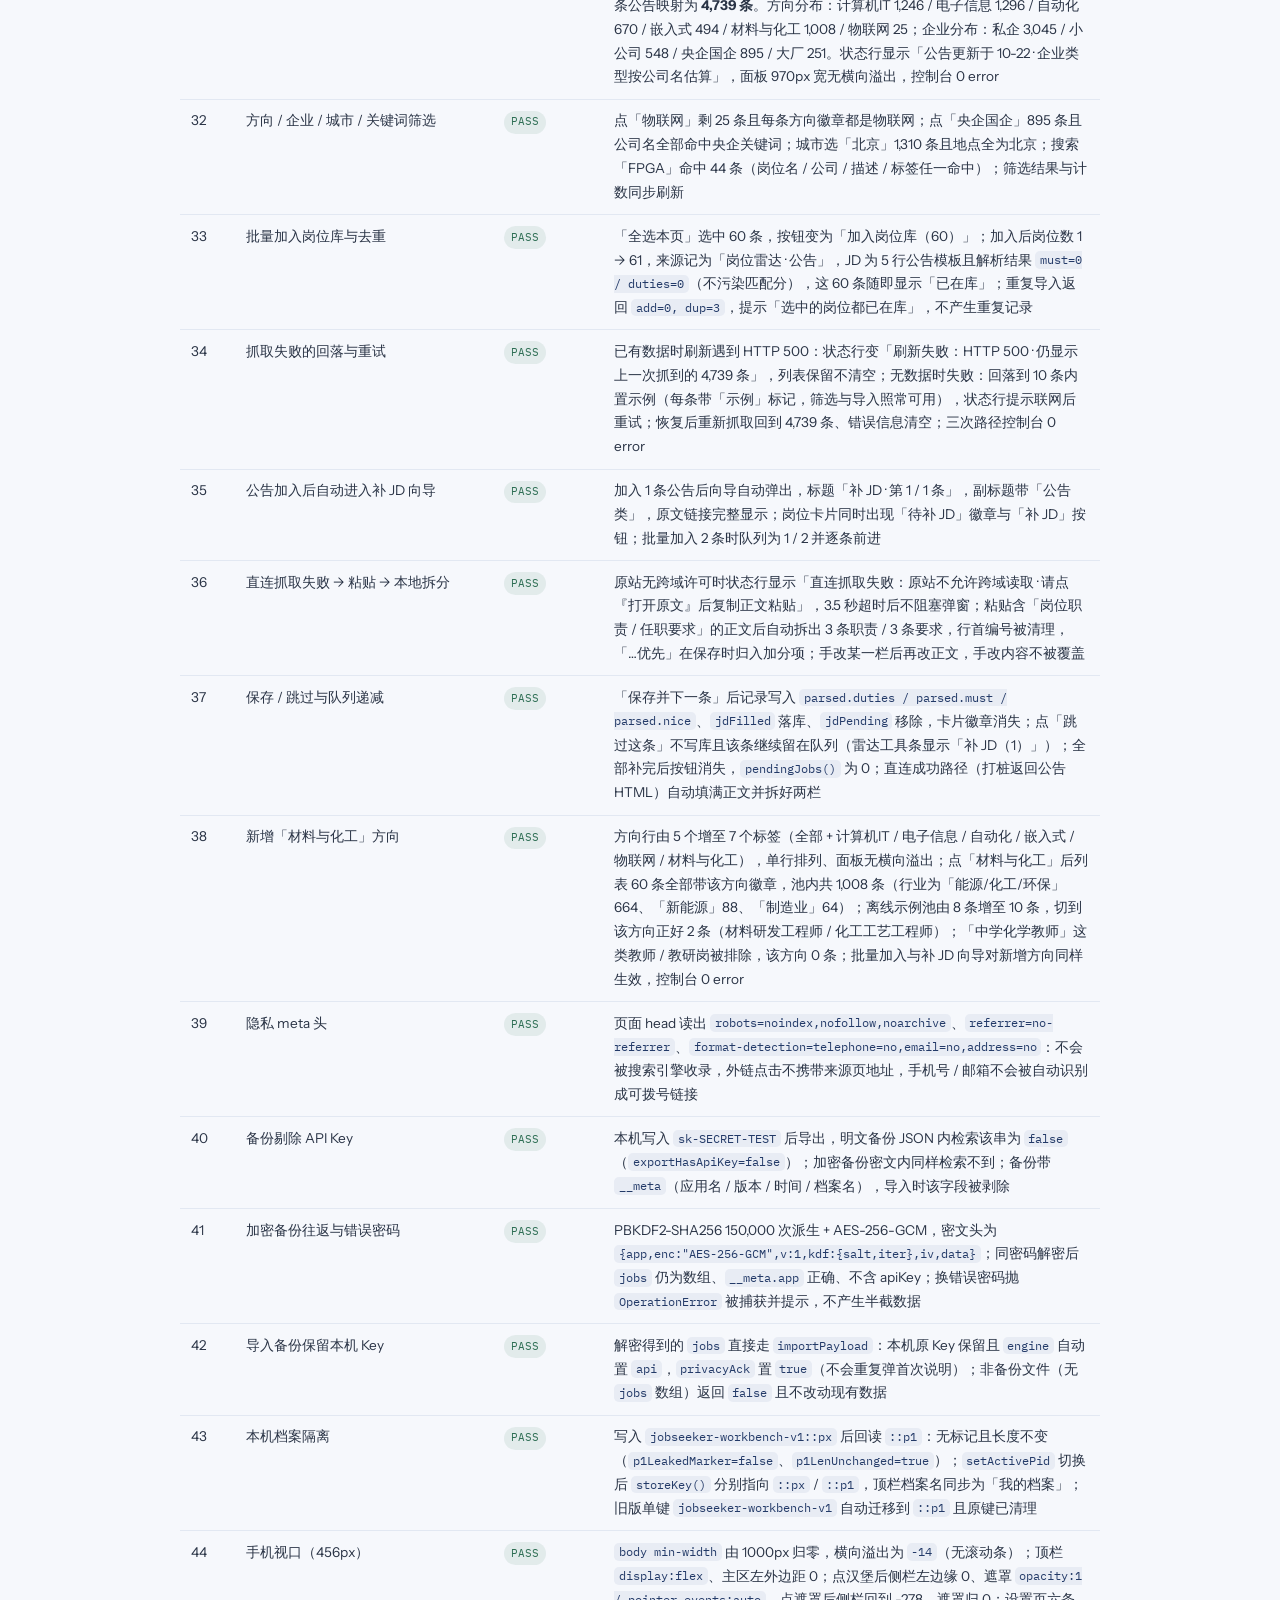
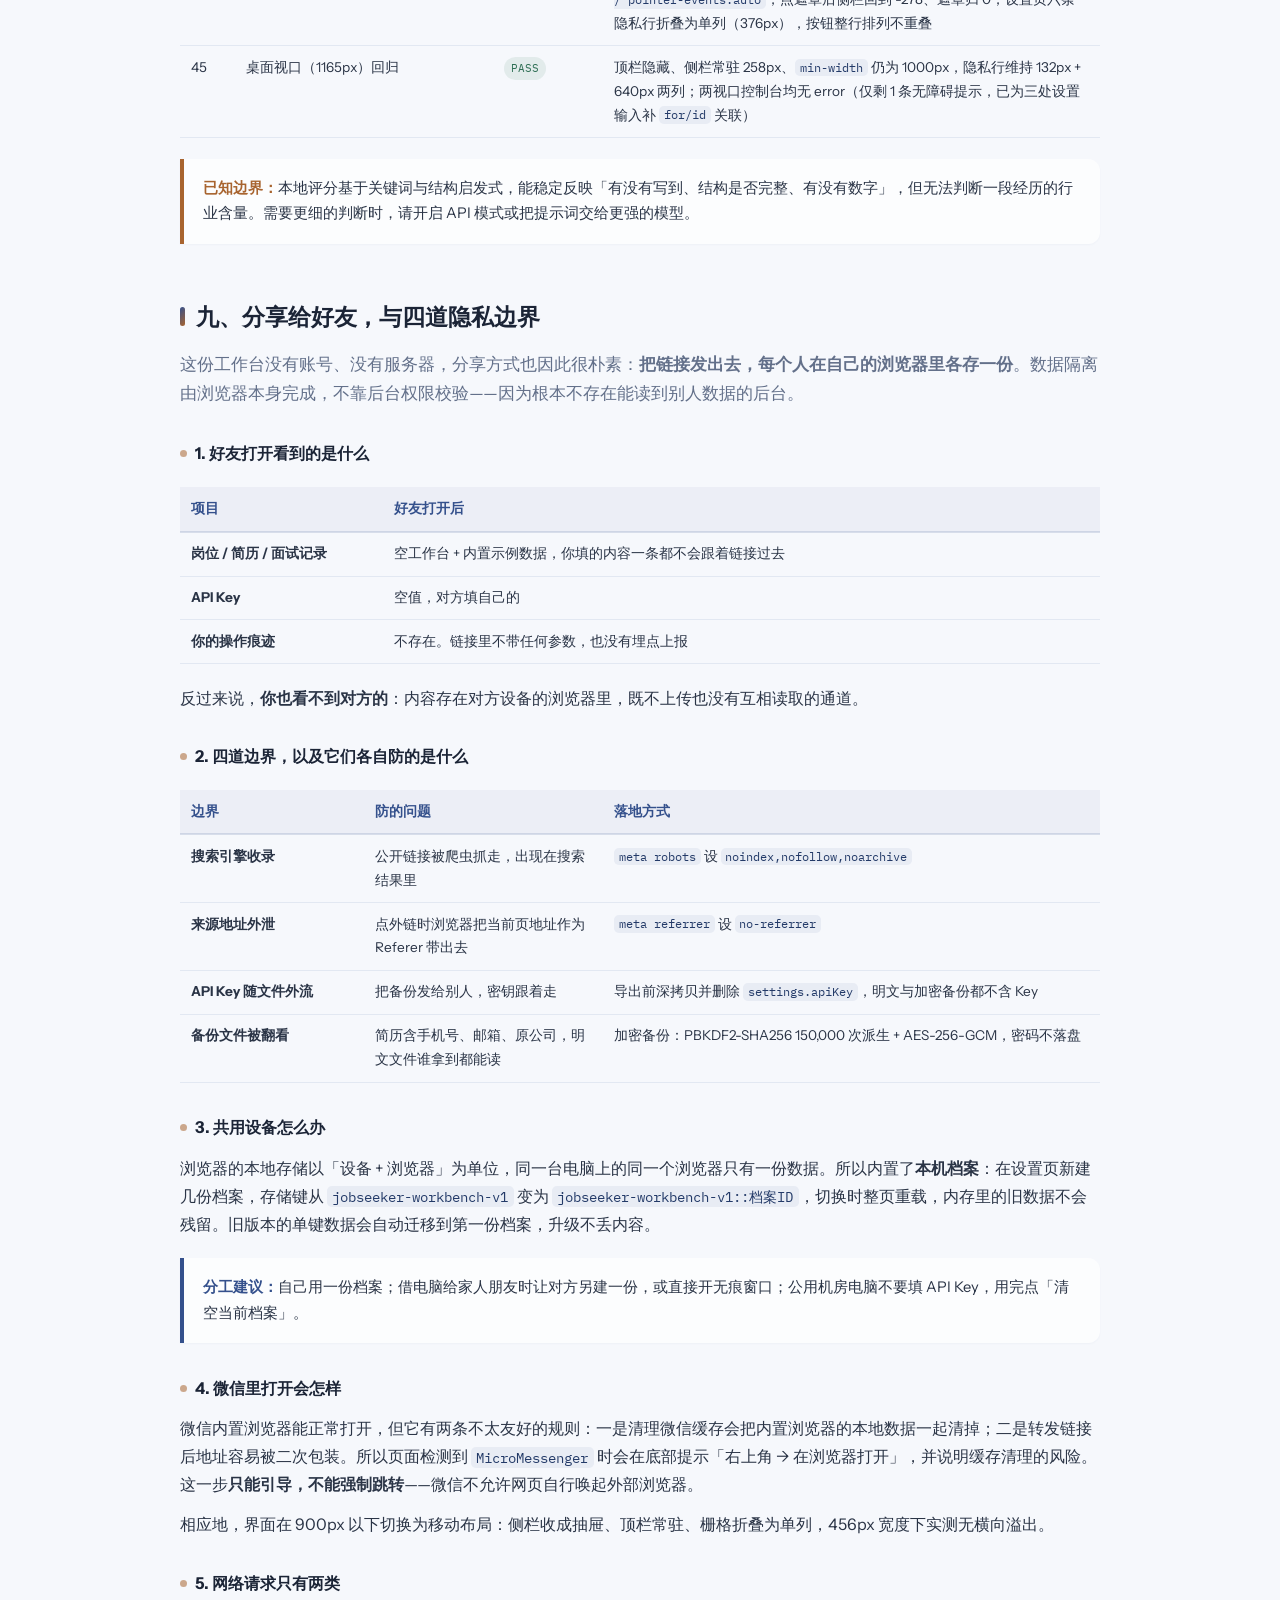
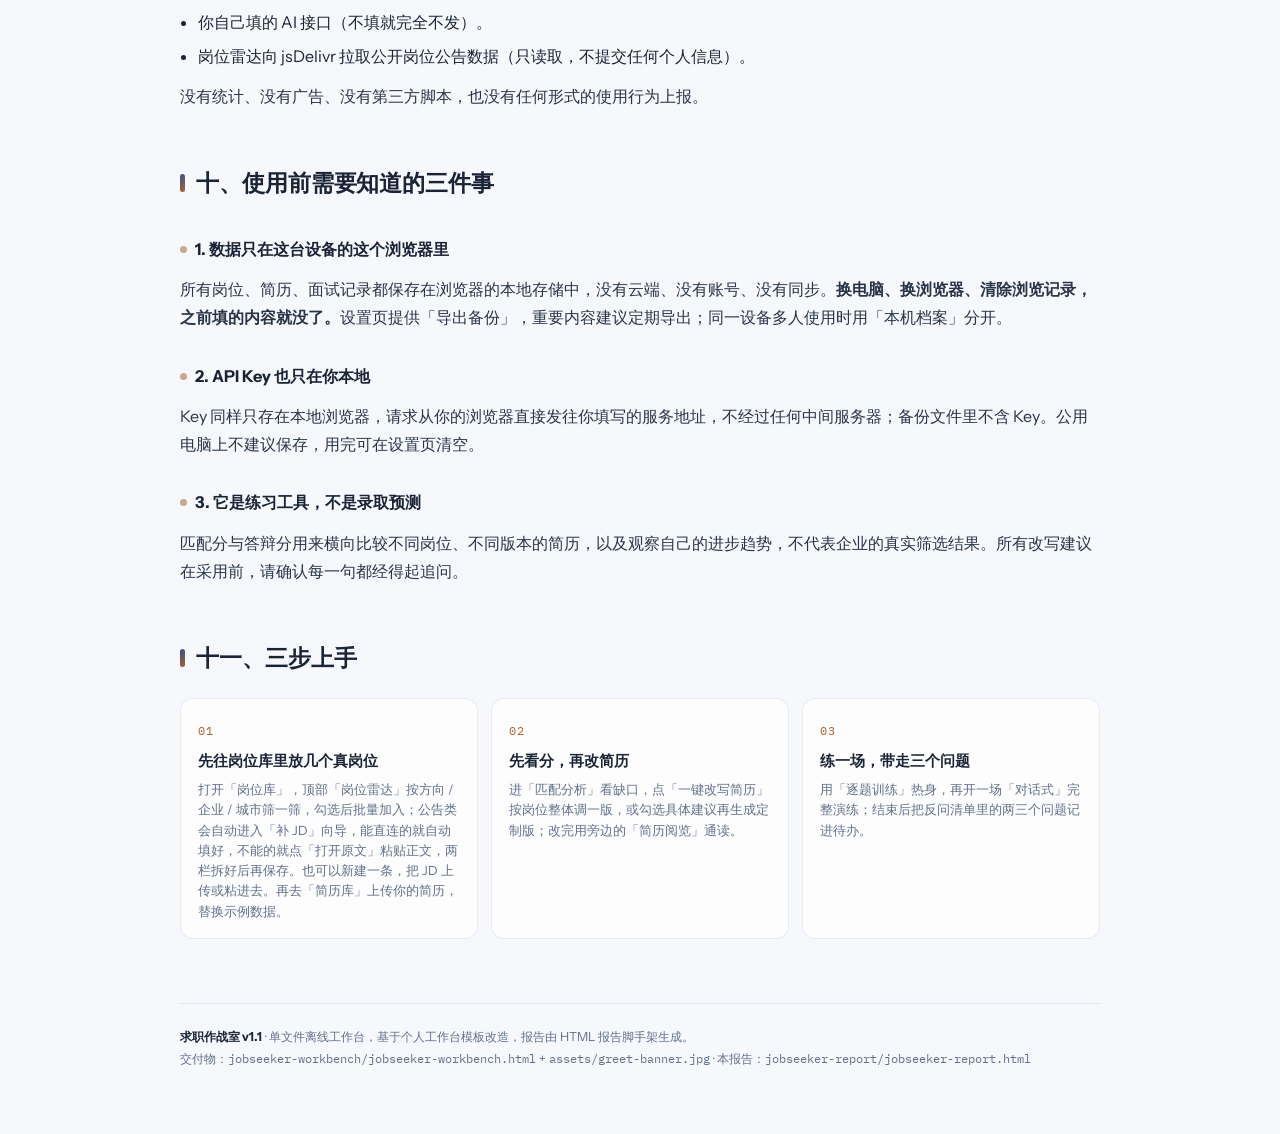
==== commit c992e067: "feat: 支持微信分享与本机档案隔离，补齐隐私边界与移动端 - 隐私头：noindex,nofollow,noarchive、referrer=no-referrer、format-detectio" ====
--- a/report.html
+++ b/report.html
@@ -138,7 +138,7 @@
     <span>一个离线可用的求职工作台：把「岗位 JD + 个人简历」变成一份有针对性的简历、一场能练的模拟面试，以及一组真正加分的反问。</span>
   </h1>
   <div class="meta-line">
-    <span>版本 v1.0</span><i></i><span>形态 桌面单页应用</span><i></i><span>部署 本地文件 · 无后端</span><i></i><span class="mono">2026-10-21</span>
+    <span>版本 v1.1</span><i></i><span>形态 单文件网页 · 手机 / 桌面自适应</span><i></i><span>部署 静态链接 · 无后端 · 数据不出本机</span><i></i><span class="mono">2026-10-23</span>
   </div>
 </header>
 
@@ -146,7 +146,7 @@
   <div class="metric"><b>10<em>个</em></b><span>导航入口，覆盖投递前到面试后</span></div>
   <div class="metric"><b>8<em>类</em></b><span>可复用 AI 提示词，支持提示词工坊</span></div>
   <div class="metric"><b>31<em>组</em></b><span>本地技能词典，无网络也能算匹配</span></div>
-  <div class="metric"><b>0<em>条</em></b><span>端到端验证中的控制台报错</span></div>
+  <div class="metric"><b>45<em>项</em></b><span>端到端验证用例，控制台 0 条报错</span></div>
 </div>
 
 <main>
@@ -393,7 +393,7 @@
         <tr><td>7</td><td>反问清单与复制</td><td><span class="tag ok">PASS</span></td><td>六组卡片与「别这样问」清单存在；复制失败时给出明确提示</td></tr>
         <tr><td>8</td><td>设置页与提示词工坊</td><td><span class="tag ok">PASS</span></td><td>8 条提示词可生成，弹窗文本框内容完整</td></tr>
         <tr><td>9</td><td>控制台</td><td><span class="tag ok">PASS</span></td><td>全程 0 条 error 级消息（favicon 已内联，无 404）</td></tr>
-        <tr><td>10</td><td>脚本语法</td><td><span class="tag ok">PASS</span></td><td>整段脚本通过解析：229,567 字符，1 个 script 块（整份 HTML 290,207 字符）</td></tr>
+        <tr><td>10</td><td>脚本语法</td><td><span class="tag ok">PASS</span></td><td>整段脚本通过解析：241,660 字符，1 个 script 块（整份 HTML 306,829 字符 / 347,224 字节）</td></tr>
         <tr><td>11</td><td>JD 上传 .docx</td><td><span class="tag ok">PASS</span></td><td>中文标题、岗位职责、任职要求完整提取；预览确认后填入</td></tr>
         <tr><td>12</td><td>简历上传 .docx</td><td><span class="tag ok">PASS</span></td><td>简历弹窗同一解析器可用，填入后可继续点「回填到上方各栏」</td></tr>
         <tr><td>13</td><td>上传含文字层 PDF</td><td><span class="tag ok">PASS</span></td><td>11 行简历文本逐行提取，未触发乱码告警</td></tr>
@@ -422,6 +422,13 @@
         <tr><td>36</td><td>直连抓取失败 → 粘贴 → 本地拆分</td><td><span class="tag ok">PASS</span></td><td>原站无跨域许可时状态行显示「直连抓取失败：原站不允许跨域读取 · 请点『打开原文』后复制正文粘贴」，3.5 秒超时后不阻塞弹窗；粘贴含「岗位职责 / 任职要求」的正文后自动拆出 3 条职责 / 3 条要求，行首编号被清理，「…优先」在保存时归入加分项；手改某一栏后再改正文，手改内容不被覆盖</td></tr>
         <tr><td>37</td><td>保存 / 跳过与队列递减</td><td><span class="tag ok">PASS</span></td><td>「保存并下一条」后记录写入 <code>parsed.duties / parsed.must / parsed.nice</code>、<code>jdFilled</code> 落库、<code>jdPending</code> 移除，卡片徽章消失；点「跳过这条」不写库且该条继续留在队列（雷达工具条显示「补 JD（1）」）；全部补完后按钮消失，<code>pendingJobs()</code> 为 0；直连成功路径（打桩返回公告 HTML）自动填满正文并拆好两栏</td></tr>
         <tr><td>38</td><td>新增「材料与化工」方向</td><td><span class="tag ok">PASS</span></td><td>方向行由 5 个增至 7 个标签（全部 + 计算机IT / 电子信息 / 自动化 / 嵌入式 / 物联网 / 材料与化工），单行排列、面板无横向溢出；点「材料与化工」后列表 60 条全部带该方向徽章，池内共 1,008 条（行业为「能源/化工/环保」664、「新能源」88、「制造业」64）；离线示例池由 8 条增至 10 条，切到该方向正好 2 条（材料研发工程师 / 化工工艺工程师）；「中学化学教师」这类教师 / 教研岗被排除，该方向 0 条；批量加入与补 JD 向导对新增方向同样生效，控制台 0 error</td></tr>
+        <tr><td>39</td><td>隐私 meta 头</td><td><span class="tag ok">PASS</span></td><td>页面 head 读出 <code>robots=noindex,nofollow,noarchive</code>、<code>referrer=no-referrer</code>、<code>format-detection=telephone=no,email=no,address=no</code>：不会被搜索引擎收录，外链点击不携带来源页地址，手机号 / 邮箱不会被自动识别成可拨号链接</td></tr>
+        <tr><td>40</td><td>备份剔除 API Key</td><td><span class="tag ok">PASS</span></td><td>本机写入 <code>sk-SECRET-TEST</code> 后导出，明文备份 JSON 内检索该串为 <code>false</code>（<code>exportHasApiKey=false</code>）；加密备份密文内同样检索不到；备份带 <code>__meta</code>（应用名 / 版本 / 时间 / 档案名），导入时该字段被剥除</td></tr>
+        <tr><td>41</td><td>加密备份往返与错误密码</td><td><span class="tag ok">PASS</span></td><td>PBKDF2-SHA256 150,000 次派生 + AES-256-GCM，密文头为 <code>{app,enc:"AES-256-GCM",v:1,kdf:{salt,iter},iv,data}</code>；同密码解密后 <code>jobs</code> 仍为数组、<code>__meta.app</code> 正确、不含 apiKey；换错误密码抛 <code>OperationError</code> 被捕获并提示，不产生半截数据</td></tr>
+        <tr><td>42</td><td>导入备份保留本机 Key</td><td><span class="tag ok">PASS</span></td><td>解密得到的 <code>jobs</code> 直接走 <code>importPayload</code>：本机原 Key 保留且 <code>engine</code> 自动置 <code>api</code>，<code>privacyAck</code> 置 <code>true</code>（不会重复弹首次说明）；非备份文件（无 <code>jobs</code> 数组）返回 <code>false</code> 且不改动现有数据</td></tr>
+        <tr><td>43</td><td>本机档案隔离</td><td><span class="tag ok">PASS</span></td><td>写入 <code>jobseeker-workbench-v1::px</code> 后回读 <code>::p1</code>：无标记且长度不变（<code>p1LeakedMarker=false</code>、<code>p1LenUnchanged=true</code>）；<code>setActivePid</code> 切换后 <code>storeKey()</code> 分别指向 <code>::px</code> / <code>::p1</code>，顶栏档案名同步为「我的档案」；旧版单键 <code>jobseeker-workbench-v1</code> 自动迁移到 <code>::p1</code> 且原键已清理</td></tr>
+        <tr><td>44</td><td>手机视口（456px）</td><td><span class="tag ok">PASS</span></td><td><code>body min-width</code> 由 1000px 归零，横向溢出为 <code>-14</code>（无滚动条）；顶栏 <code>display:flex</code>、主区左外边距 0；点汉堡后侧栏左边缘 0、遮罩 <code>opacity:1 / pointer-events:auto</code>，点遮罩后侧栏回到 -278、遮罩归 0；设置页六条隐私行折叠为单列（376px），按钮整行排列不重叠</td></tr>
+        <tr><td>45</td><td>桌面视口（1165px）回归</td><td><span class="tag ok">PASS</span></td><td>顶栏隐藏、侧栏常驻 258px、<code>min-width</code> 仍为 1000px，隐私行维持 132px + 640px 两列；两视口控制台均无 error（仅剩 1 条无障碍提示，已为三处设置输入补 <code>for/id</code> 关联）</td></tr>
       </tbody>
     </table>
   </div>
@@ -431,17 +438,65 @@
 </section>
 
 <section>
-  <h2>九、使用前需要知道的三件事</h2>
+  <h2>九、分享给好友，与四道隐私边界</h2>
+  <p class="lead">这份工作台没有账号、没有服务器，分享方式也因此很朴素：<strong>把链接发出去，每个人在自己的浏览器里各存一份</strong>。数据隔离由浏览器本身完成，不靠后台权限校验——因为根本不存在能读到别人数据的后台。</p>
+
+  <h3>1. 好友打开看到的是什么</h3>
+  <div class="table-wrap">
+    <table>
+      <thead><tr><th style="width:22%">项目</th><th>好友打开后</th></tr></thead>
+      <tbody>
+        <tr><td><strong>岗位 / 简历 / 面试记录</strong></td><td>空工作台 + 内置示例数据，你填的内容一条都不会跟着链接过去</td></tr>
+        <tr><td><strong>API Key</strong></td><td>空值，对方填自己的</td></tr>
+        <tr><td><strong>你的操作痕迹</strong></td><td>不存在。链接里不带任何参数，也没有埋点上报</td></tr>
+      </tbody>
+    </table>
+  </div>
+  <p>反过来说，<strong>你也看不到对方的</strong>：内容存在对方设备的浏览器里，既不上传也没有互相读取的通道。</p>
+
+  <h3>2. 四道边界，以及它们各自防的是什么</h3>
+  <div class="table-wrap">
+    <table>
+      <thead><tr><th style="width:20%">边界</th><th style="width:26%">防的问题</th><th>落地方式</th></tr></thead>
+      <tbody>
+        <tr><td><strong>搜索引擎收录</strong></td><td>公开链接被爬虫抓走，出现在搜索结果里</td><td><code>meta robots</code> 设 <code>noindex,nofollow,noarchive</code></td></tr>
+        <tr><td><strong>来源地址外泄</strong></td><td>点外链时浏览器把当前页地址作为 Referer 带出去</td><td><code>meta referrer</code> 设 <code>no-referrer</code></td></tr>
+        <tr><td><strong>API Key 随文件外流</strong></td><td>把备份发给别人，密钥跟着走</td><td>导出前深拷贝并删除 <code>settings.apiKey</code>，明文与加密备份都不含 Key</td></tr>
+        <tr><td><strong>备份文件被翻看</strong></td><td>简历含手机号、邮箱、原公司，明文文件谁拿到都能读</td><td>加密备份：PBKDF2-SHA256 150,000 次派生 + AES-256-GCM，密码不落盘</td></tr>
+      </tbody>
+    </table>
+  </div>
+
+  <h3>3. 共用设备怎么办</h3>
+  <p>浏览器的本地存储以「设备 + 浏览器」为单位，同一台电脑上的同一个浏览器只有一份数据。所以内置了<strong>本机档案</strong>：在设置页新建几份档案，存储键从 <code>jobseeker-workbench-v1</code> 变为 <code>jobseeker-workbench-v1::档案ID</code>，切换时整页重载，内存里的旧数据不会残留。旧版本的单键数据会自动迁移到第一份档案，升级不丢内容。</p>
+  <div class="callout blue">
+    <b>分工建议：</b>自己用一份档案；借电脑给家人朋友时让对方另建一份，或直接开无痕窗口；公用机房电脑不要填 API Key，用完点「清空当前档案」。
+  </div>
+
+  <h3>4. 微信里打开会怎样</h3>
+  <p>微信内置浏览器能正常打开，但它有两条不太友好的规则：一是清理微信缓存会把内置浏览器的本地数据一起清掉；二是转发链接后地址容易被二次包装。所以页面检测到 <code>MicroMessenger</code> 时会在底部提示「右上角 → 在浏览器打开」，并说明缓存清理的风险。这一步<strong>只能引导，不能强制跳转</strong>——微信不允许网页自行唤起外部浏览器。</p>
+  <p>相应地，界面在 900px 以下切换为移动布局：侧栏收成抽屉、顶栏常驻、栅格折叠为单列，456px 宽度下实测无横向溢出。</p>
+
+  <h3>5. 网络请求只有两类</h3>
+  <ul>
+    <li>你自己填的 AI 接口（不填就完全不发）。</li>
+    <li>岗位雷达向 jsDelivr 拉取公开岗位公告数据（只读取，不提交任何个人信息）。</li>
+  </ul>
+  <p>没有统计、没有广告、没有第三方脚本，也没有任何形式的使用行为上报。</p>
+</section>
+
+<section>
+  <h2>十、使用前需要知道的三件事</h2>
   <h3>1. 数据只在这台设备的这个浏览器里</h3>
-  <p>所有岗位、简历、面试记录都保存在浏览器的本地存储中，没有云端、没有账号、没有同步。<strong>换电脑、换浏览器、清除浏览记录，之前填的内容就没了。</strong>设置页提供「导出 JSON 备份」，重要内容建议定期导出。</p>
+  <p>所有岗位、简历、面试记录都保存在浏览器的本地存储中，没有云端、没有账号、没有同步。<strong>换电脑、换浏览器、清除浏览记录，之前填的内容就没了。</strong>设置页提供「导出备份」，重要内容建议定期导出；同一设备多人使用时用「本机档案」分开。</p>
   <h3>2. API Key 也只在你本地</h3>
-  <p>如果填写了 API Key，它同样只存在本地浏览器，请求从你的浏览器直接发往你填写的服务地址，不经过任何中间服务器。公用电脑上不建议保存 Key，用完可在设置页清空。</p>
+  <p>Key 同样只存在本地浏览器，请求从你的浏览器直接发往你填写的服务地址，不经过任何中间服务器；备份文件里不含 Key。公用电脑上不建议保存，用完可在设置页清空。</p>
   <h3>3. 它是练习工具，不是录取预测</h3>
   <p>匹配分与答辩分用来横向比较不同岗位、不同版本的简历，以及观察自己的进步趋势，不代表企业的真实筛选结果。所有改写建议在采用前，请确认每一句都经得起追问。</p>
 </section>
 
 <section>
-  <h2>十、三步上手</h2>
+  <h2>十一、三步上手</h2>
   <div class="steps">
     <div class="step"><span class="no">01</span><h4>先往岗位库里放几个真岗位</h4><p>打开「岗位库」，顶部「岗位雷达」按方向 / 企业 / 城市筛一筛，勾选后批量加入；公告类会自动进入「补 JD」向导，能直连的就自动填好，不能的就点「打开原文」粘贴正文，两栏拆好后再保存。也可以新建一条，把 JD 上传或粘进去。再去「简历库」上传你的简历，替换示例数据。</p></div>
     <div class="step"><span class="no">02</span><h4>先看分，再改简历</h4><p>进「匹配分析」看缺口，点「一键改写简历」按岗位整体调一版，或勾选具体建议再生成定制版；改完用旁边的「简历阅览」通读。</p></div>
@@ -452,7 +507,7 @@
 </main>
 
 <footer>
-  <b>求职作战室 v1.0</b> · 单文件离线工作台，基于个人工作台模板改造，报告由 HTML 报告脚手架生成。<br>
+  <b>求职作战室 v1.1</b> · 单文件离线工作台，基于个人工作台模板改造，报告由 HTML 报告脚手架生成。<br>
   交付物：<span class="mono">jobseeker-workbench/jobseeker-workbench.html</span> + <span class="mono">assets/greet-banner.jpg</span> · 本报告：<span class="mono">jobseeker-report/jobseeker-report.html</span>
 </footer>
 
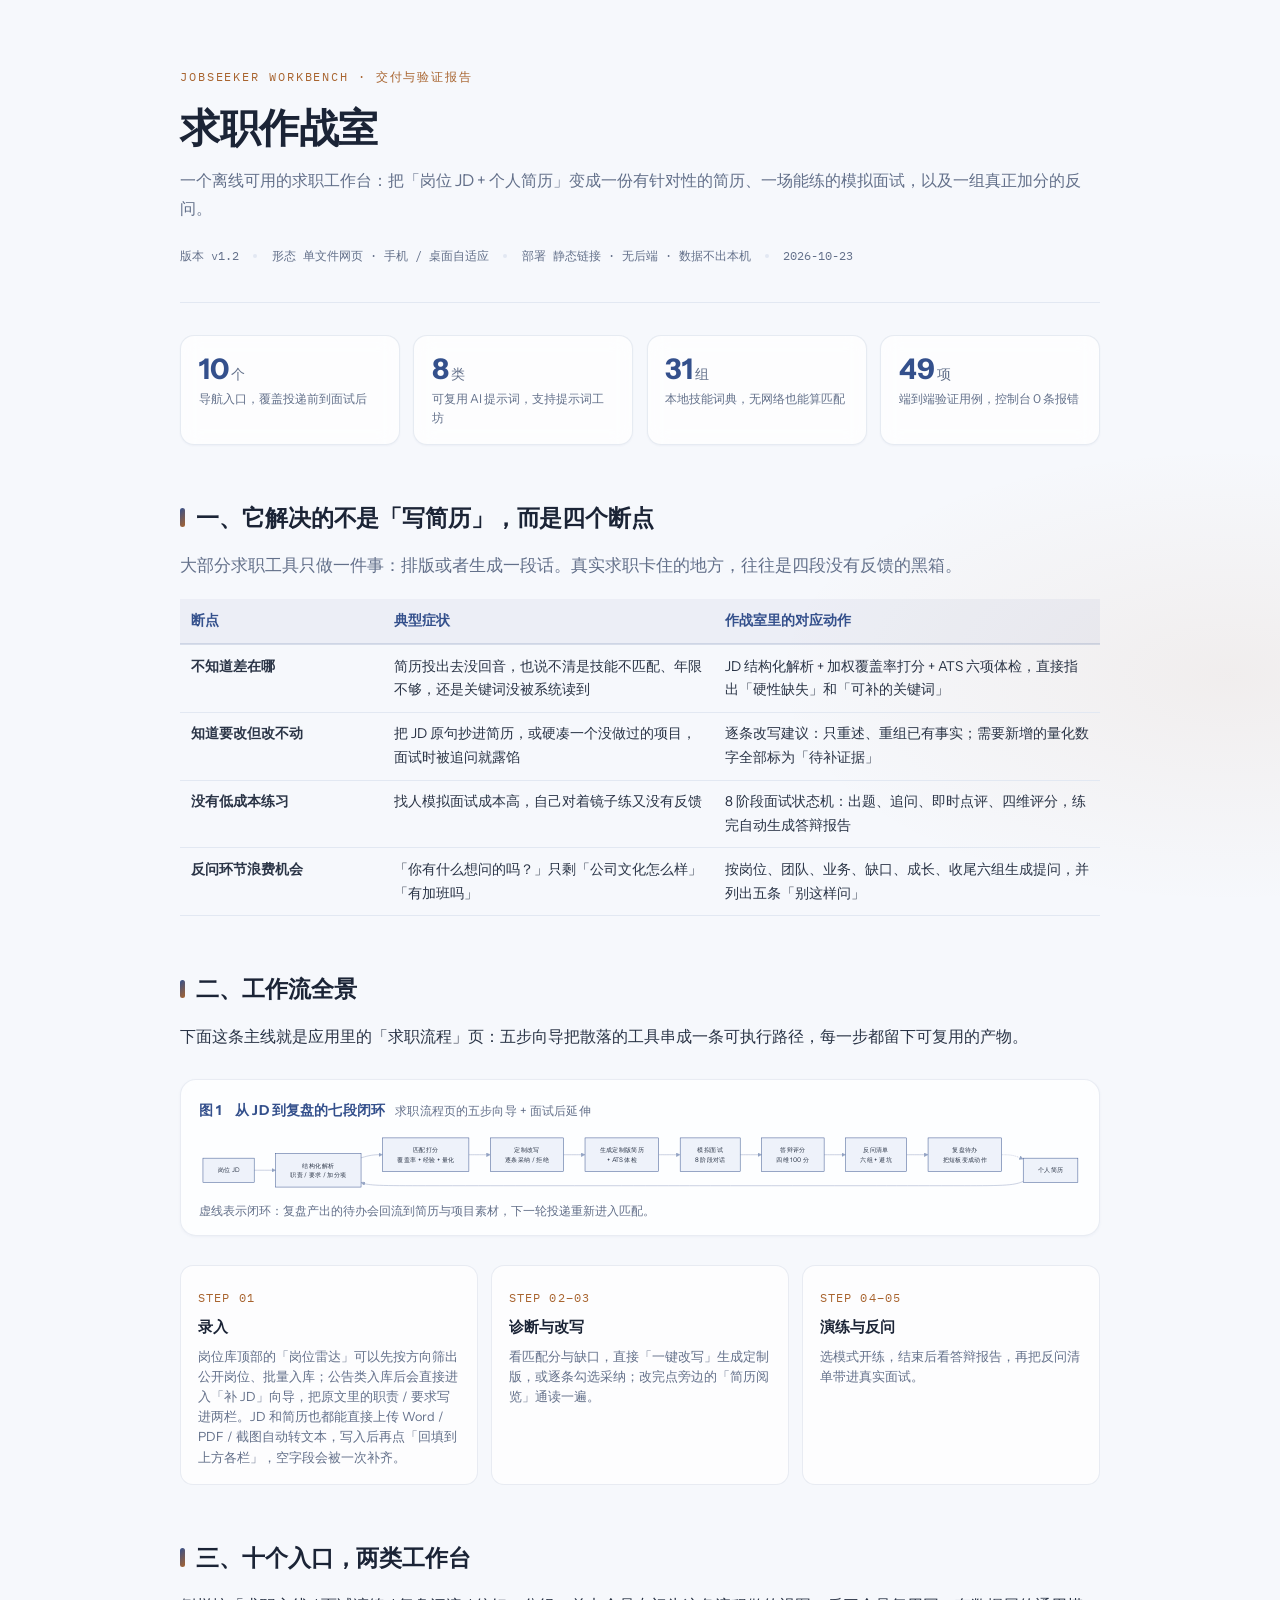
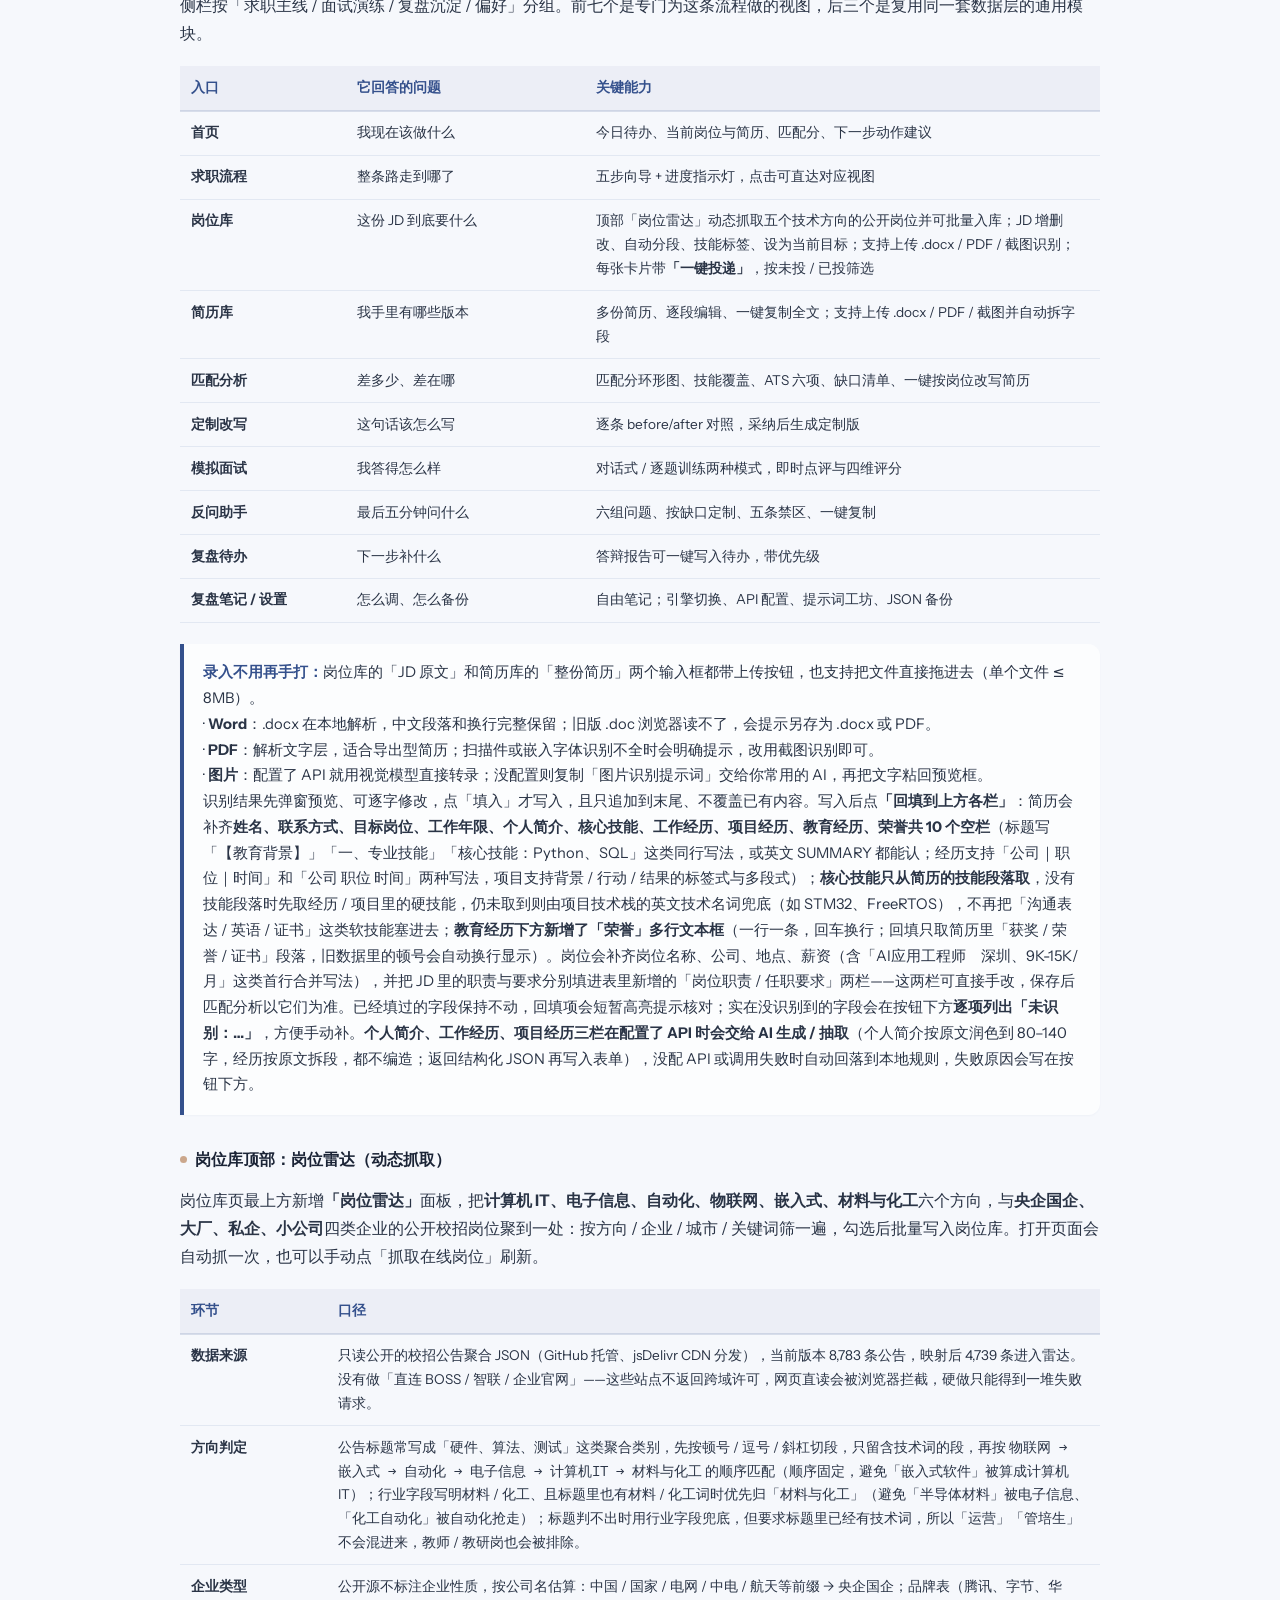
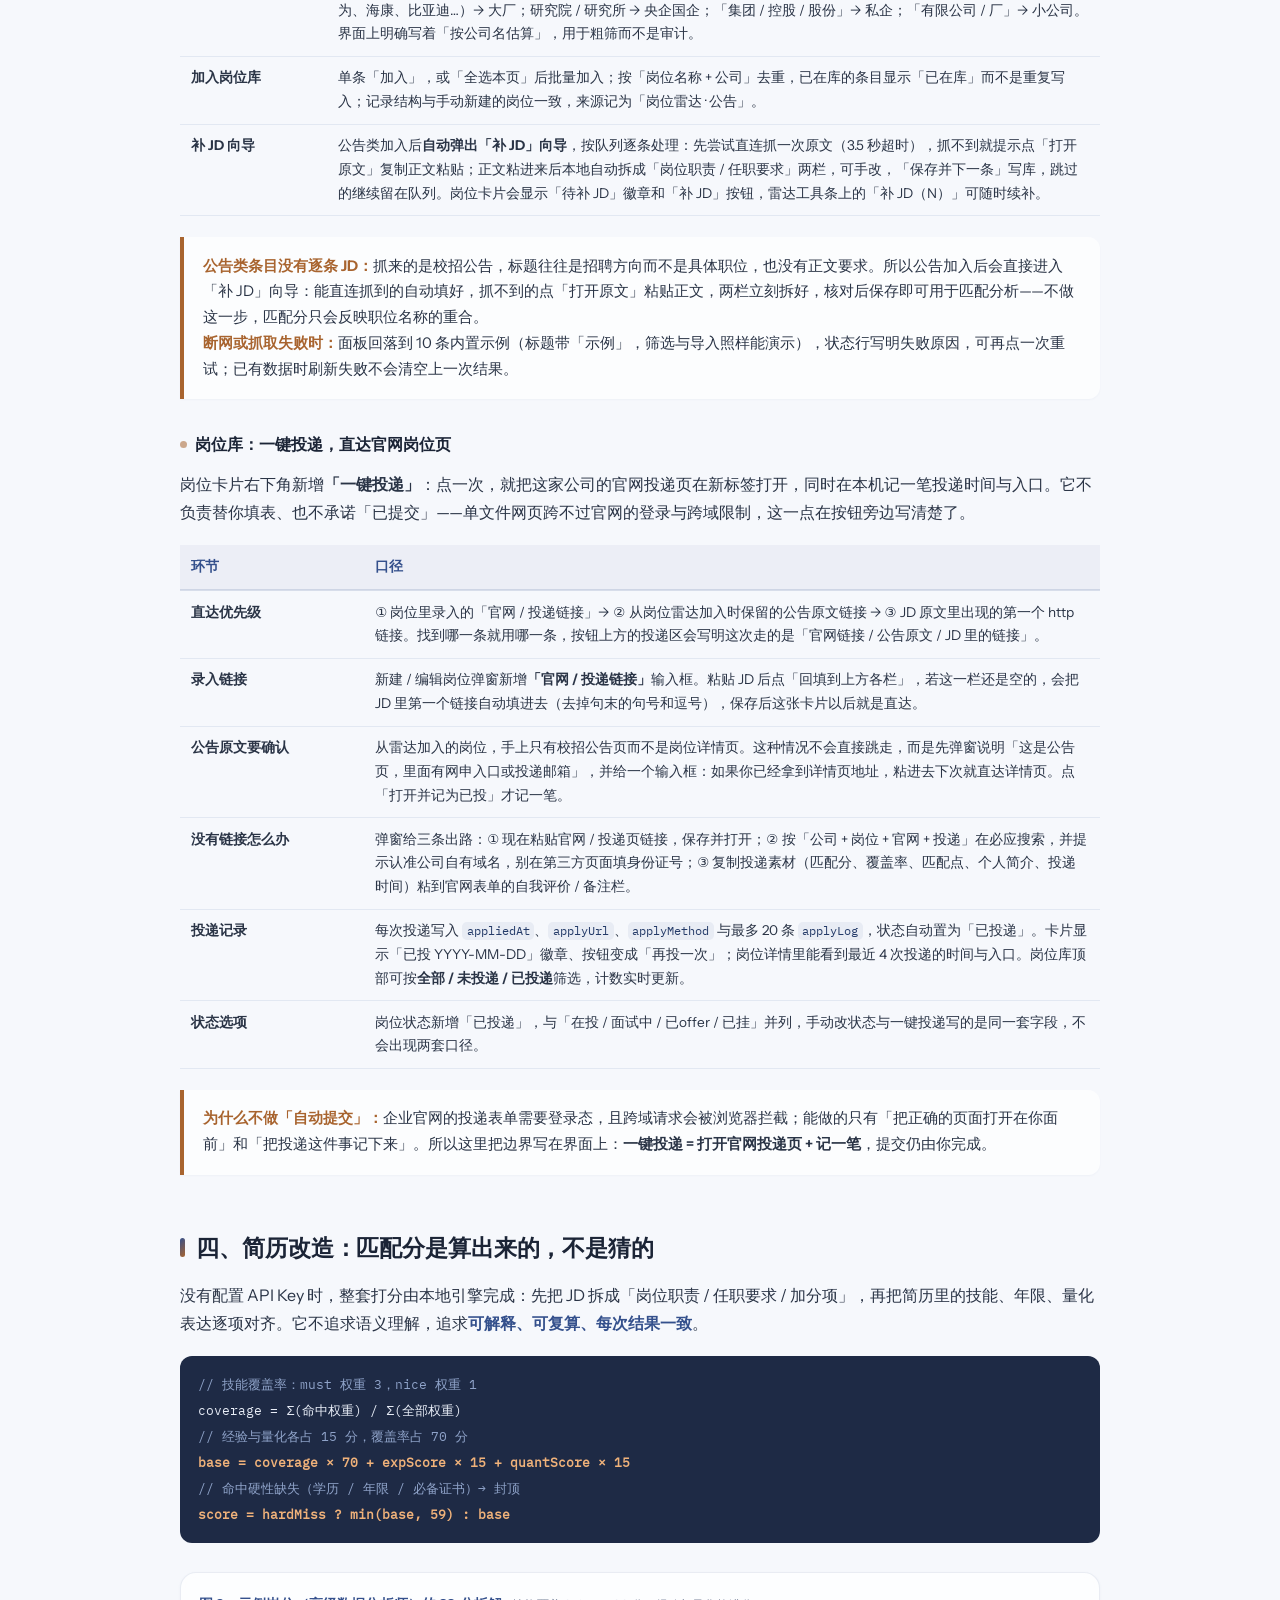
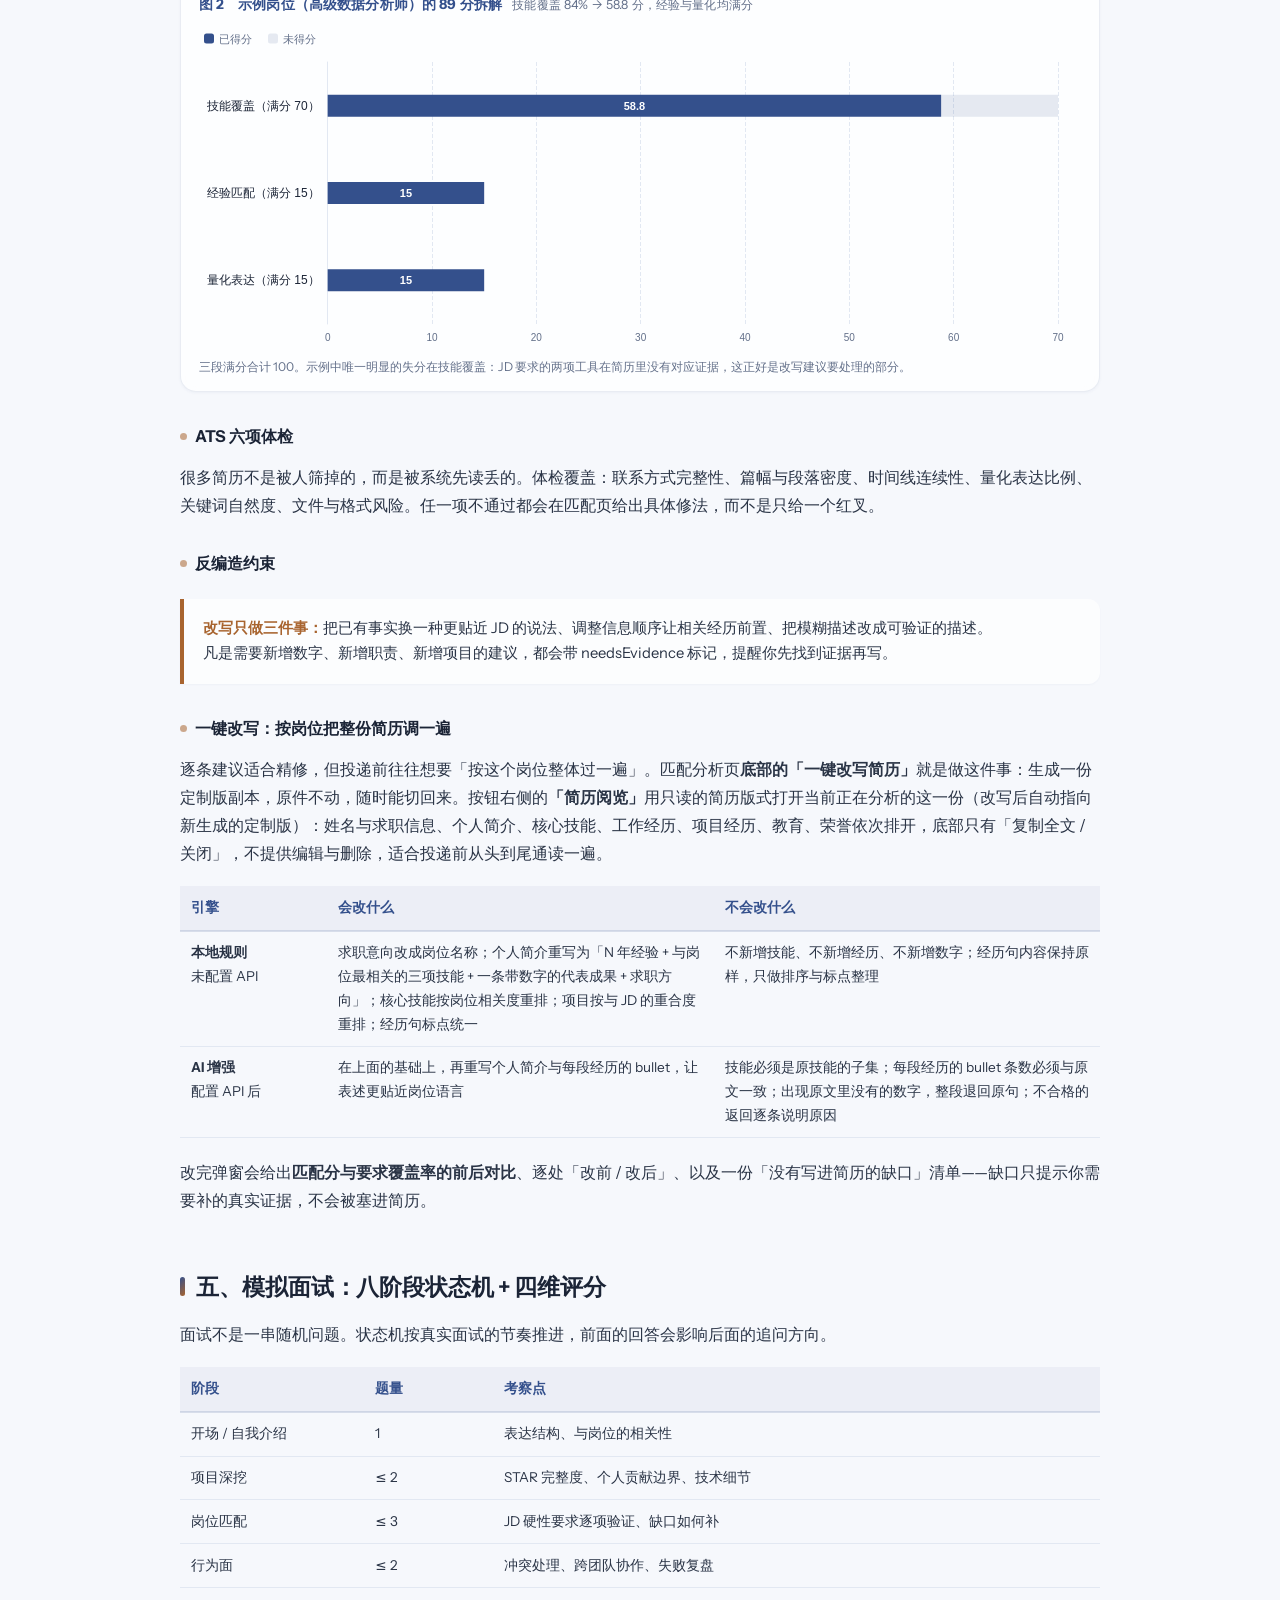
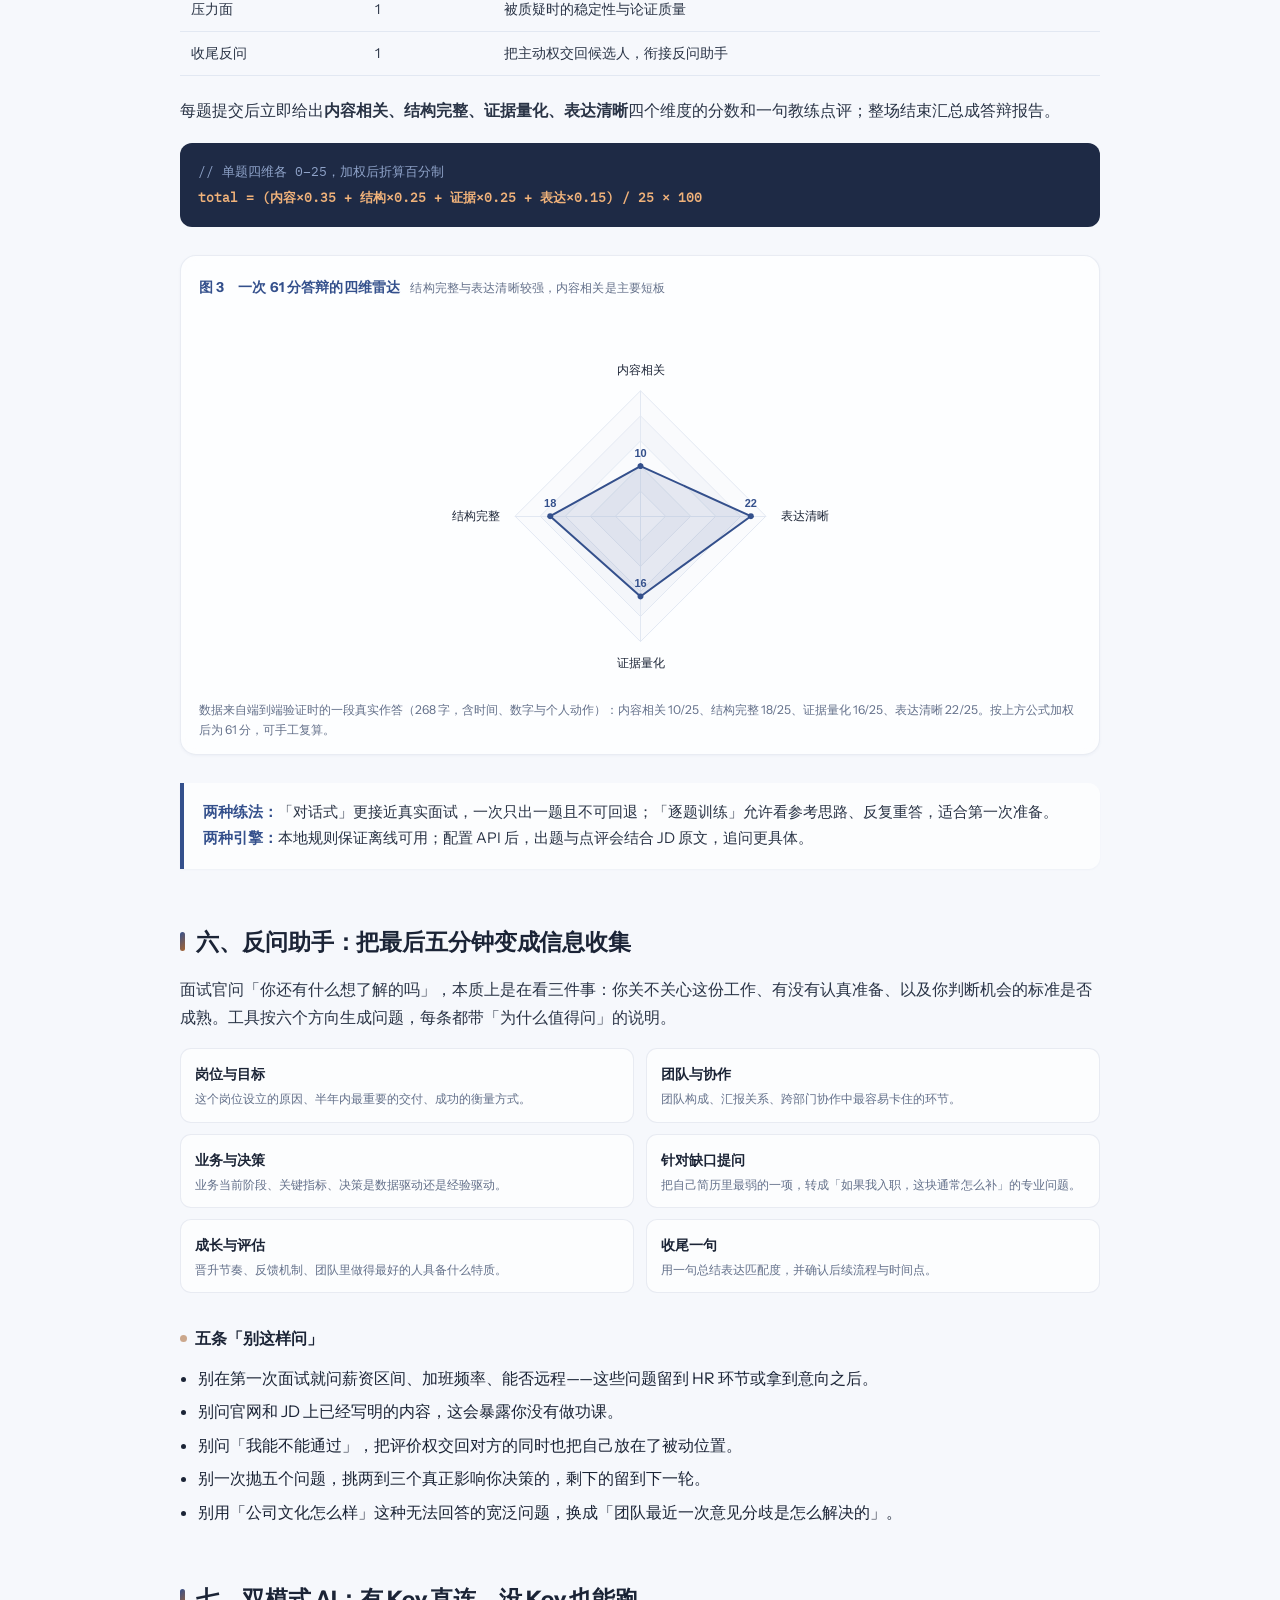
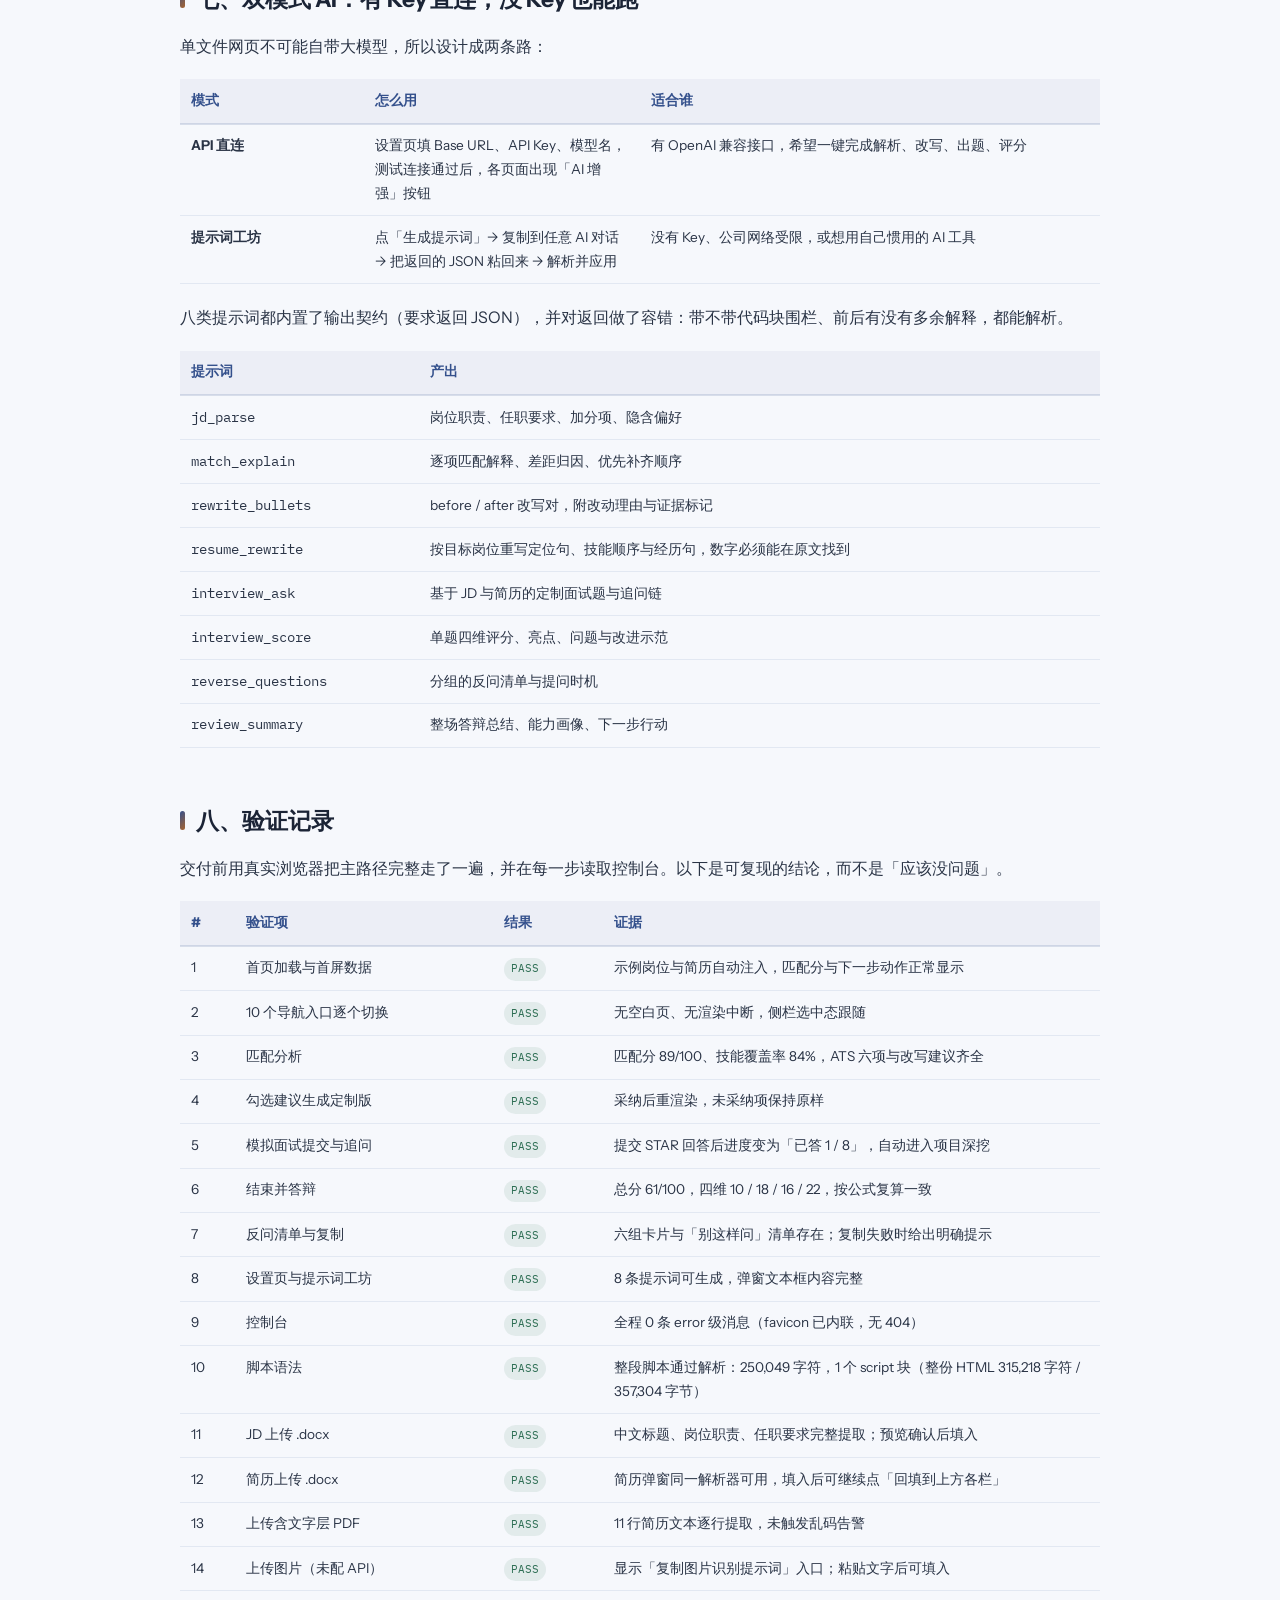
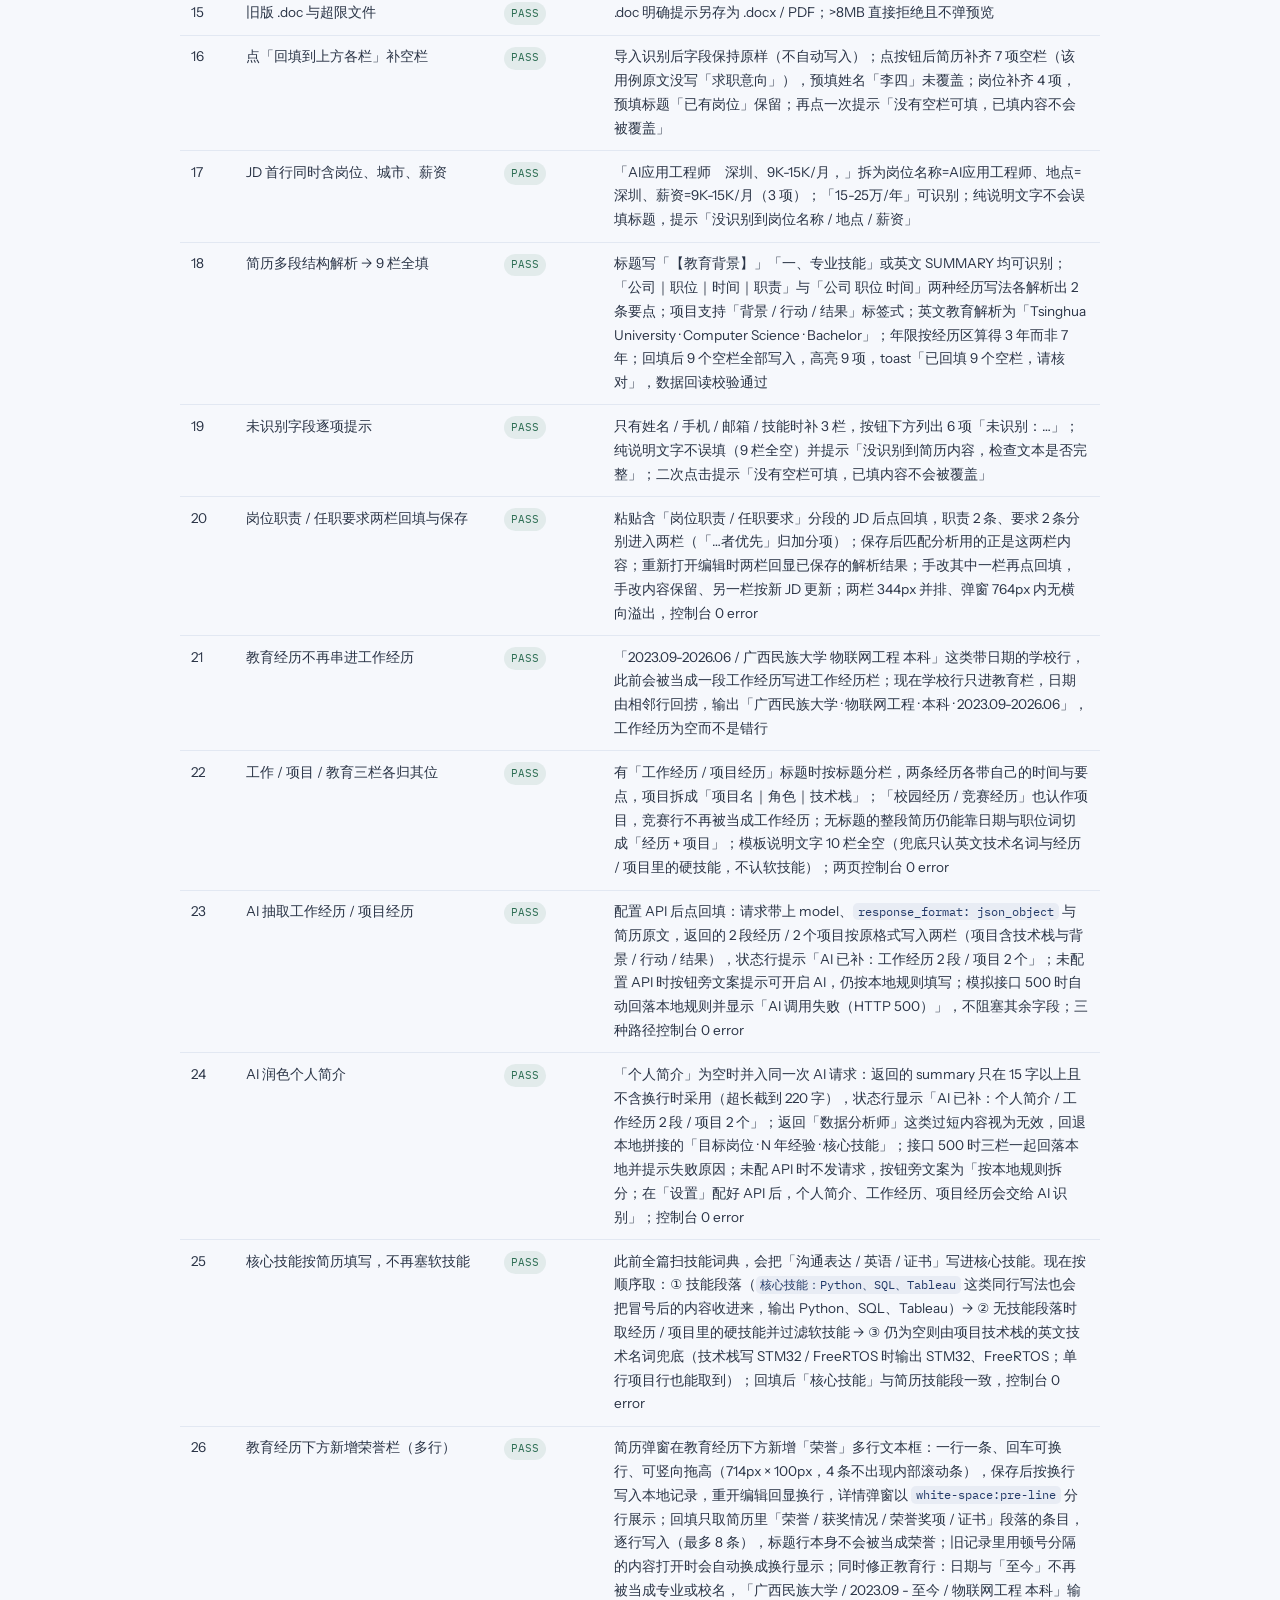
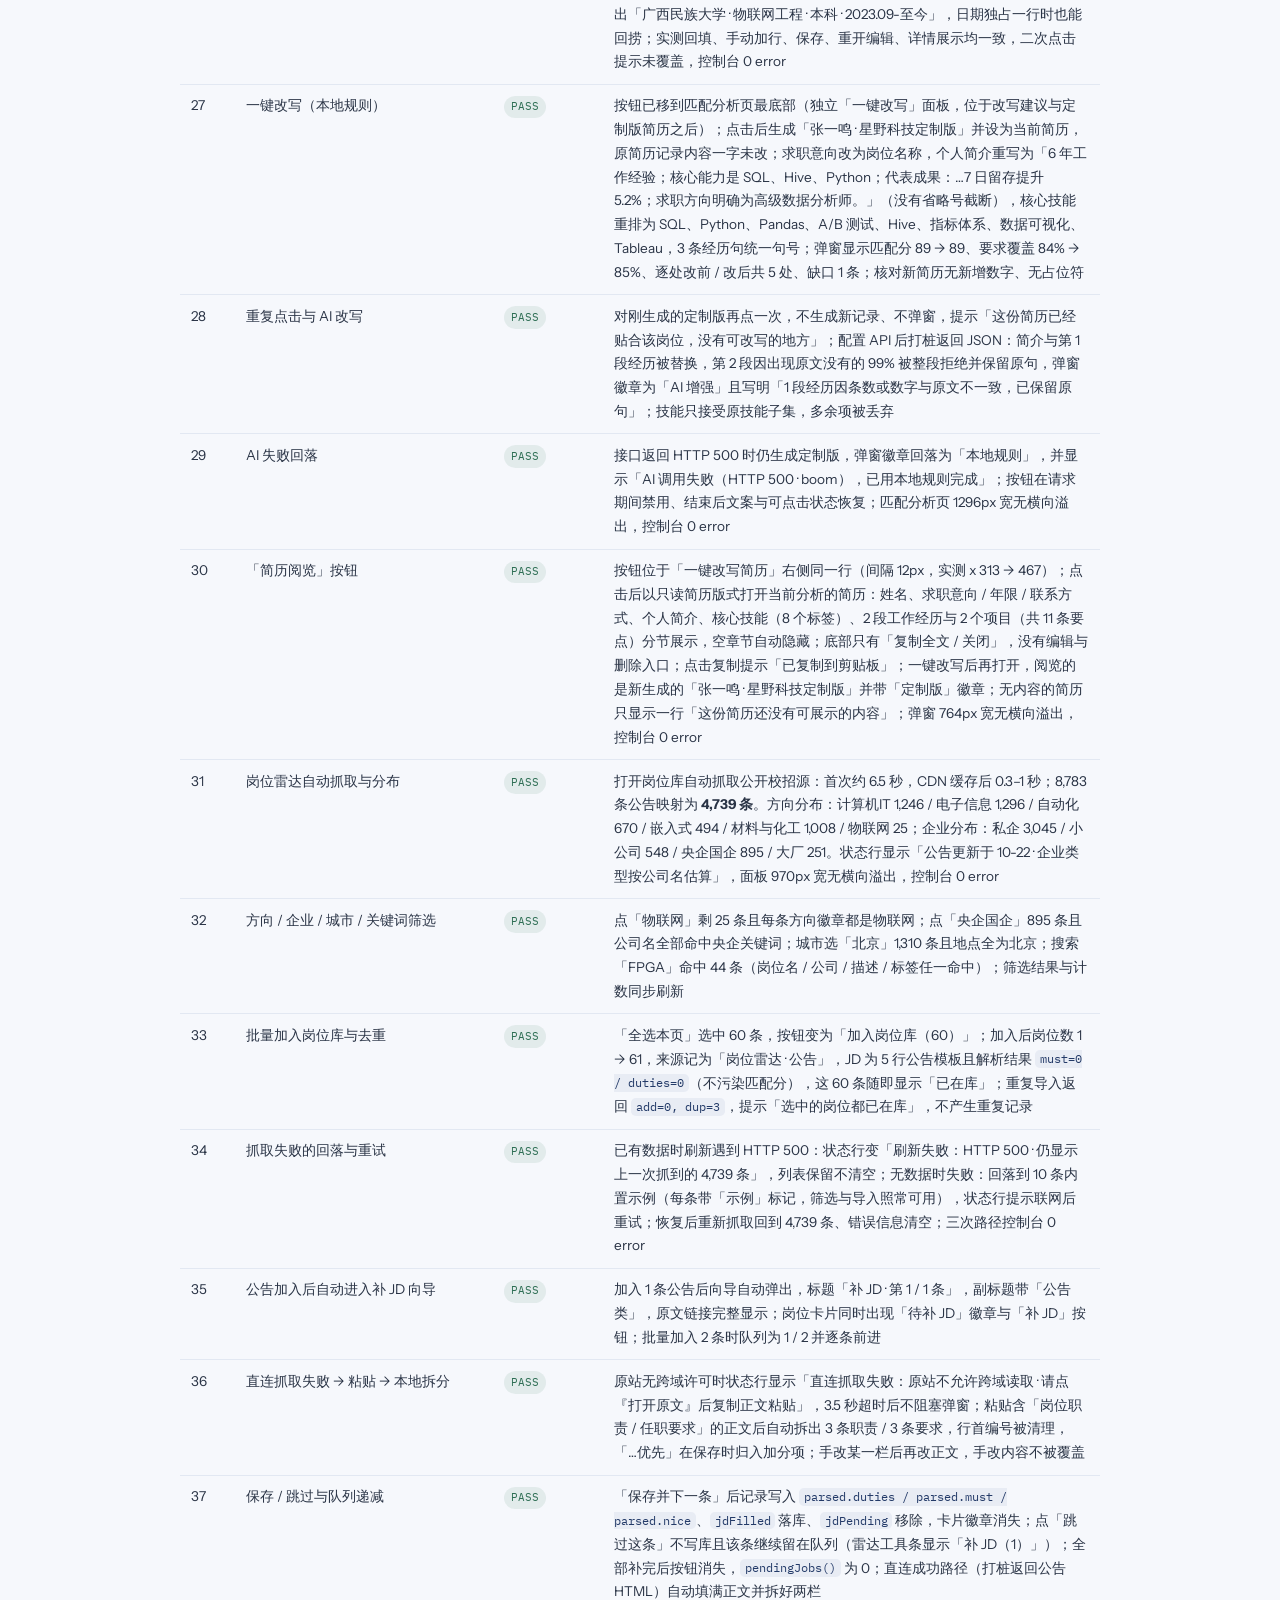
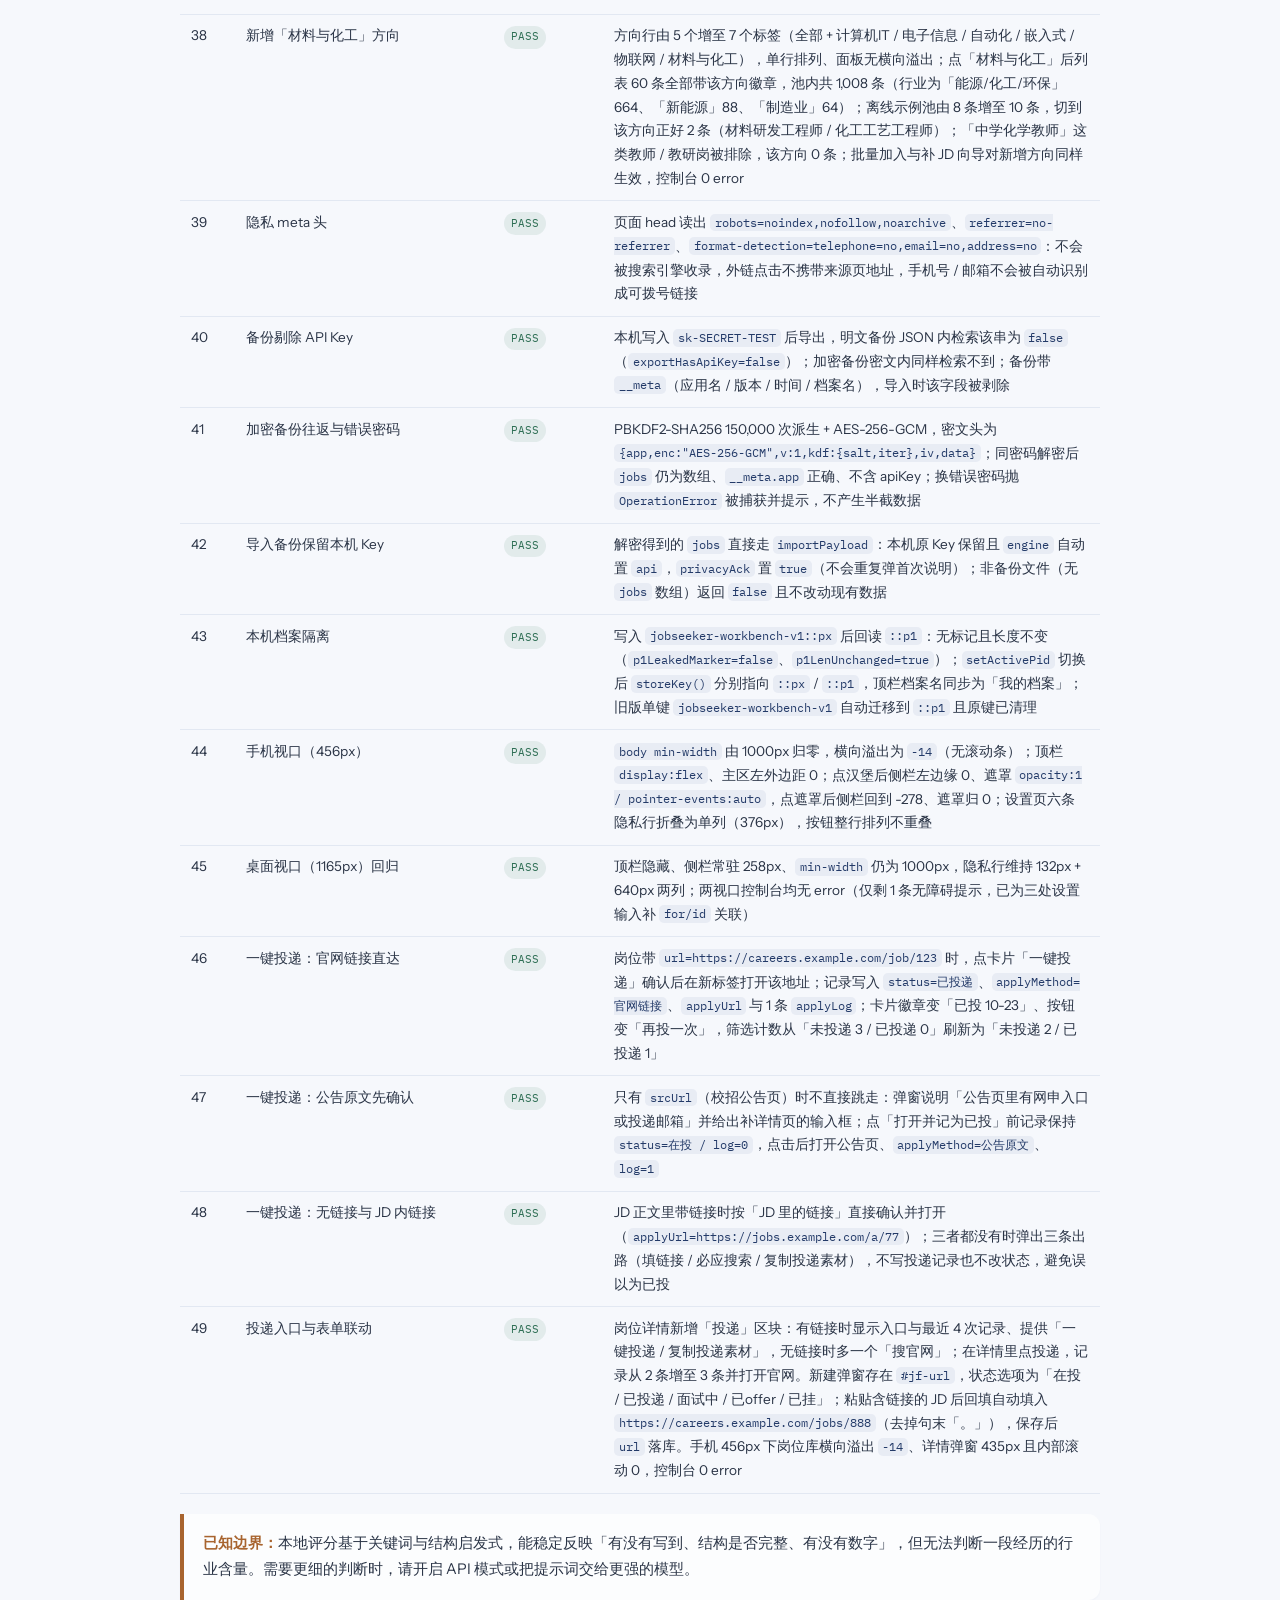
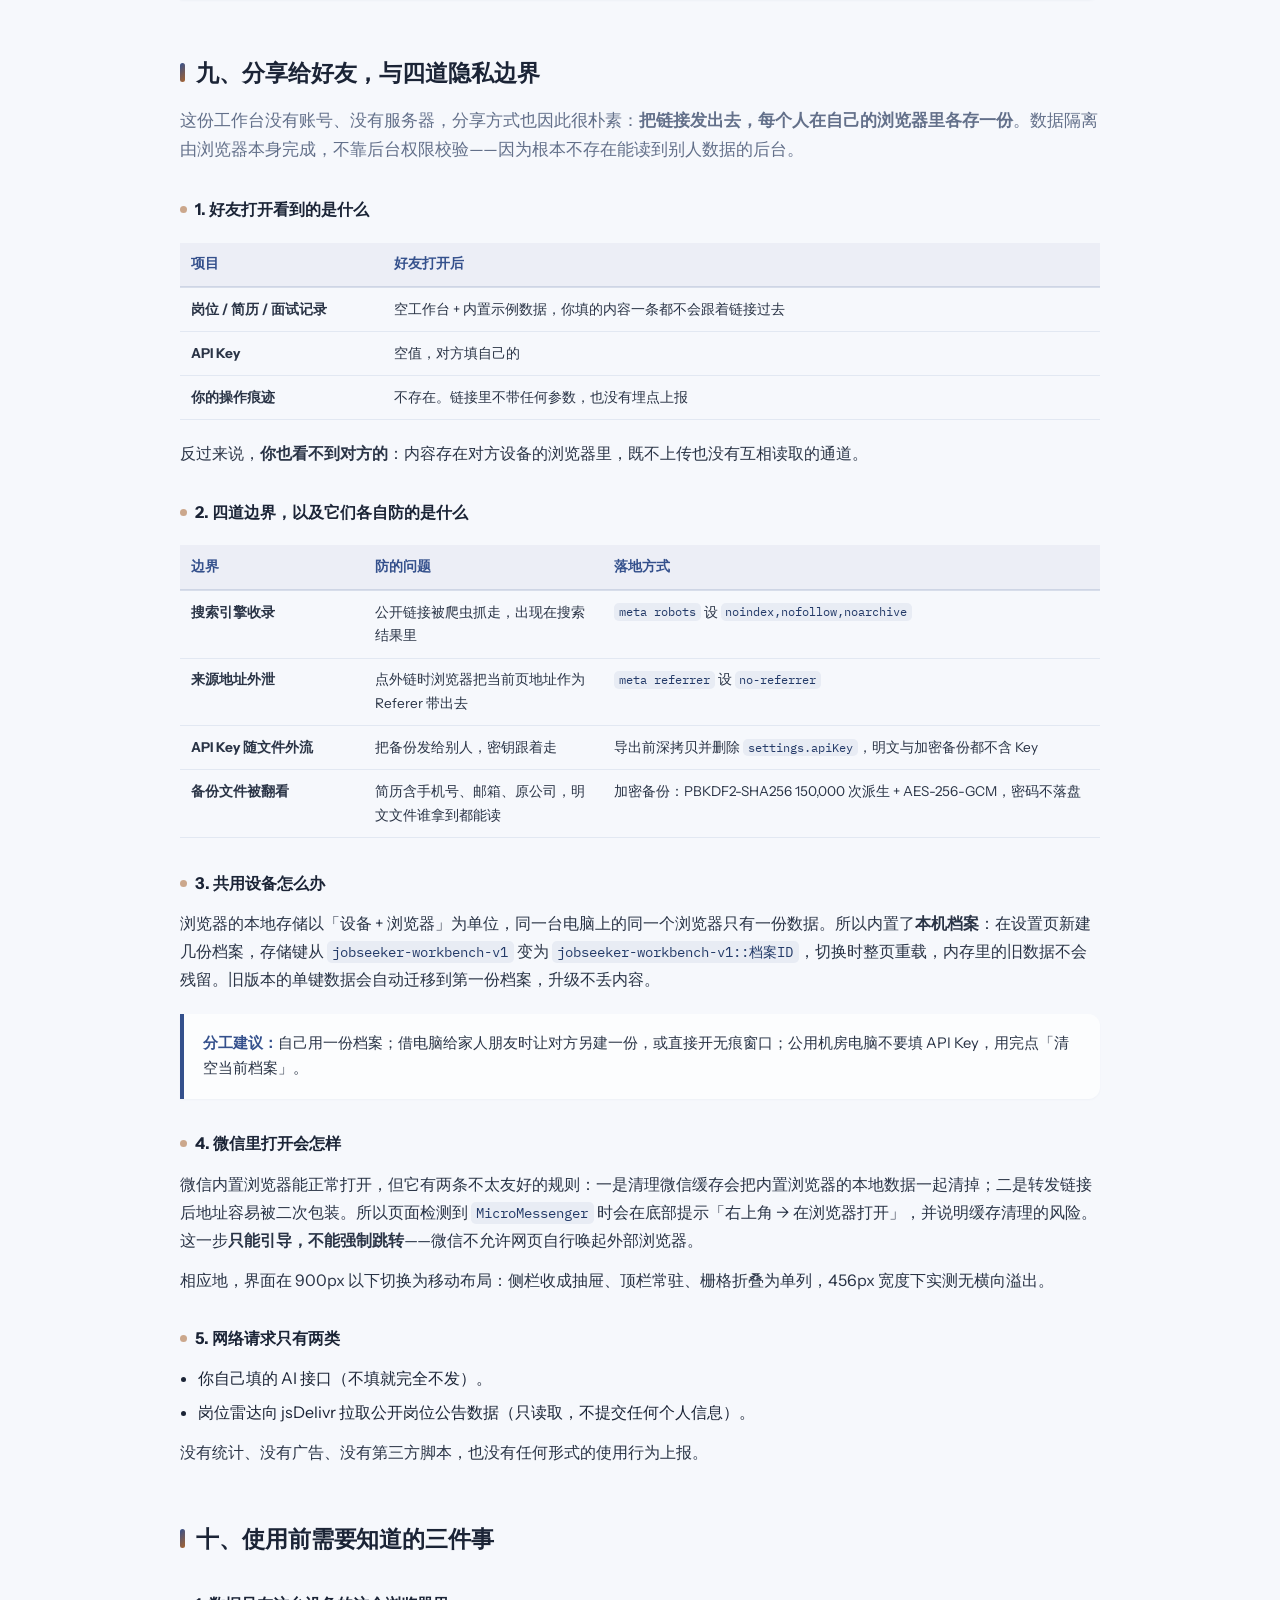
==== commit bda7131e: "feat: 岗位库新增一键投递，直达官网投递页并记录投递 - 岗位卡片新增「一键投递」：按 官网链接 → 公告原文 → JD 内链接 的优先级打开，并写入 appliedAt/applyLog - 无" ====
--- a/report.html
+++ b/report.html
@@ -126,6 +126,10 @@
     .steps{grid-template-columns:1fr}
     .pgrid{grid-template-columns:1fr}
     .mermaid-wrap .mermaid{min-width:0}
+    table{min-width:0;font-size:.8rem}
+    th{padding:.5rem .5rem;white-space:normal}
+    td{padding:.52rem .5rem}
+    td code{word-break:break-all}
   }
 </style>
 </head>
@@ -138,7 +142,7 @@
     <span>一个离线可用的求职工作台：把「岗位 JD + 个人简历」变成一份有针对性的简历、一场能练的模拟面试，以及一组真正加分的反问。</span>
   </h1>
   <div class="meta-line">
-    <span>版本 v1.1</span><i></i><span>形态 单文件网页 · 手机 / 桌面自适应</span><i></i><span>部署 静态链接 · 无后端 · 数据不出本机</span><i></i><span class="mono">2026-10-23</span>
+    <span>版本 v1.2</span><i></i><span>形态 单文件网页 · 手机 / 桌面自适应</span><i></i><span>部署 静态链接 · 无后端 · 数据不出本机</span><i></i><span class="mono">2026-10-23</span>
   </div>
 </header>
 
@@ -146,7 +150,7 @@
   <div class="metric"><b>10<em>个</em></b><span>导航入口，覆盖投递前到面试后</span></div>
   <div class="metric"><b>8<em>类</em></b><span>可复用 AI 提示词，支持提示词工坊</span></div>
   <div class="metric"><b>31<em>组</em></b><span>本地技能词典，无网络也能算匹配</span></div>
-  <div class="metric"><b>45<em>项</em></b><span>端到端验证用例，控制台 0 条报错</span></div>
+  <div class="metric"><b>49<em>项</em></b><span>端到端验证用例，控制台 0 条报错</span></div>
 </div>
 
 <main>
@@ -207,7 +211,7 @@
       <tbody>
         <tr><td><strong>首页</strong></td><td>我现在该做什么</td><td>今日待办、当前岗位与简历、匹配分、下一步动作建议</td></tr>
         <tr><td><strong>求职流程</strong></td><td>整条路走到哪了</td><td>五步向导 + 进度指示灯，点击可直达对应视图</td></tr>
-        <tr><td><strong>岗位库</strong></td><td>这份 JD 到底要什么</td><td>顶部「岗位雷达」动态抓取五个技术方向的公开岗位并可批量入库；JD 增删改、自动分段、技能标签、设为当前目标；支持上传 .docx / PDF / 截图识别</td></tr>
+        <tr><td><strong>岗位库</strong></td><td>这份 JD 到底要什么</td><td>顶部「岗位雷达」动态抓取五个技术方向的公开岗位并可批量入库；JD 增删改、自动分段、技能标签、设为当前目标；支持上传 .docx / PDF / 截图识别；每张卡片带<strong>「一键投递」</strong>，按未投 / 已投筛选</td></tr>
         <tr><td><strong>简历库</strong></td><td>我手里有哪些版本</td><td>多份简历、逐段编辑、一键复制全文；支持上传 .docx / PDF / 截图并自动拆字段</td></tr>
         <tr><td><strong>匹配分析</strong></td><td>差多少、差在哪</td><td>匹配分环形图、技能覆盖、ATS 六项、缺口清单、一键按岗位改写简历</td></tr>
         <tr><td><strong>定制改写</strong></td><td>这句话该怎么写</td><td>逐条 before/after 对照，采纳后生成定制版</td></tr>
@@ -243,6 +247,25 @@
   <div class="callout">
     <b>公告类条目没有逐条 JD：</b>抓来的是校招公告，标题往往是招聘方向而不是具体职位，也没有正文要求。所以公告加入后会直接进入「补 JD」向导：能直连抓到的自动填好，抓不到的点「打开原文」粘贴正文，两栏立刻拆好，核对后保存即可用于匹配分析——不做这一步，匹配分只会反映职位名称的重合。<br>
     <b>断网或抓取失败时：</b>面板回落到 10 条内置示例（标题带「示例」，筛选与导入照样能演示），状态行写明失败原因，可再点一次重试；已有数据时刷新失败不会清空上一次结果。
+  </div>
+
+  <h3>岗位库：一键投递，直达官网岗位页</h3>
+  <p>岗位卡片右下角新增<strong>「一键投递」</strong>：点一次，就把这家公司的官网投递页在新标签打开，同时在本机记一笔投递时间与入口。它不负责替你填表、也不承诺「已提交」——单文件网页跨不过官网的登录与跨域限制，这一点在按钮旁边写清楚了。</p>
+  <div class="table-wrap">
+    <table>
+      <thead><tr><th style="width:20%">环节</th><th>口径</th></tr></thead>
+      <tbody>
+        <tr><td><strong>直达优先级</strong></td><td>① 岗位里录入的「官网 / 投递链接」→ ② 从岗位雷达加入时保留的公告原文链接 → ③ JD 原文里出现的第一个 http 链接。找到哪一条就用哪一条，按钮上方的投递区会写明这次走的是「官网链接 / 公告原文 / JD 里的链接」。</td></tr>
+        <tr><td><strong>录入链接</strong></td><td>新建 / 编辑岗位弹窗新增<strong>「官网 / 投递链接」</strong>输入框。粘贴 JD 后点「回填到上方各栏」，若这一栏还是空的，会把 JD 里第一个链接自动填进去（去掉句末的句号和逗号），保存后这张卡片以后就是直达。</td></tr>
+        <tr><td><strong>公告原文要确认</strong></td><td>从雷达加入的岗位，手上只有校招公告页而不是岗位详情页。这种情况不会直接跳走，而是先弹窗说明「这是公告页，里面有网申入口或投递邮箱」，并给一个输入框：如果你已经拿到详情页地址，粘进去下次就直达详情页。点「打开并记为已投」才记一笔。</td></tr>
+        <tr><td><strong>没有链接怎么办</strong></td><td>弹窗给三条出路：① 现在粘贴官网 / 投递页链接，保存并打开；② 按「公司 + 岗位 + 官网 + 投递」在必应搜索，并提示认准公司自有域名，别在第三方页面填身份证号；③ 复制投递素材（匹配分、覆盖率、匹配点、个人简介、投递时间）粘到官网表单的自我评价 / 备注栏。</td></tr>
+        <tr><td><strong>投递记录</strong></td><td>每次投递写入 <code>appliedAt</code>、<code>applyUrl</code>、<code>applyMethod</code> 与最多 20 条 <code>applyLog</code>，状态自动置为「已投递」。卡片显示「已投 YYYY-MM-DD」徽章、按钮变成「再投一次」；岗位详情里能看到最近 4 次投递的时间与入口。岗位库顶部可按<strong>全部 / 未投递 / 已投递</strong>筛选，计数实时更新。</td></tr>
+        <tr><td><strong>状态选项</strong></td><td>岗位状态新增「已投递」，与「在投 / 面试中 / 已offer / 已挂」并列，手动改状态与一键投递写的是同一套字段，不会出现两套口径。</td></tr>
+      </tbody>
+    </table>
+  </div>
+  <div class="callout">
+    <b>为什么不做「自动提交」：</b>企业官网的投递表单需要登录态，且跨域请求会被浏览器拦截；能做的只有「把正确的页面打开在你面前」和「把投递这件事记下来」。所以这里把边界写在界面上：<strong>一键投递 = 打开官网投递页 + 记一笔</strong>，提交仍由你完成。
   </div>
 </section>
 
@@ -393,7 +416,7 @@
         <tr><td>7</td><td>反问清单与复制</td><td><span class="tag ok">PASS</span></td><td>六组卡片与「别这样问」清单存在；复制失败时给出明确提示</td></tr>
         <tr><td>8</td><td>设置页与提示词工坊</td><td><span class="tag ok">PASS</span></td><td>8 条提示词可生成，弹窗文本框内容完整</td></tr>
         <tr><td>9</td><td>控制台</td><td><span class="tag ok">PASS</span></td><td>全程 0 条 error 级消息（favicon 已内联，无 404）</td></tr>
-        <tr><td>10</td><td>脚本语法</td><td><span class="tag ok">PASS</span></td><td>整段脚本通过解析：241,660 字符，1 个 script 块（整份 HTML 306,829 字符 / 347,224 字节）</td></tr>
+        <tr><td>10</td><td>脚本语法</td><td><span class="tag ok">PASS</span></td><td>整段脚本通过解析：250,049 字符，1 个 script 块（整份 HTML 315,218 字符 / 357,304 字节）</td></tr>
         <tr><td>11</td><td>JD 上传 .docx</td><td><span class="tag ok">PASS</span></td><td>中文标题、岗位职责、任职要求完整提取；预览确认后填入</td></tr>
         <tr><td>12</td><td>简历上传 .docx</td><td><span class="tag ok">PASS</span></td><td>简历弹窗同一解析器可用，填入后可继续点「回填到上方各栏」</td></tr>
         <tr><td>13</td><td>上传含文字层 PDF</td><td><span class="tag ok">PASS</span></td><td>11 行简历文本逐行提取，未触发乱码告警</td></tr>
@@ -429,6 +452,10 @@
         <tr><td>43</td><td>本机档案隔离</td><td><span class="tag ok">PASS</span></td><td>写入 <code>jobseeker-workbench-v1::px</code> 后回读 <code>::p1</code>：无标记且长度不变（<code>p1LeakedMarker=false</code>、<code>p1LenUnchanged=true</code>）；<code>setActivePid</code> 切换后 <code>storeKey()</code> 分别指向 <code>::px</code> / <code>::p1</code>，顶栏档案名同步为「我的档案」；旧版单键 <code>jobseeker-workbench-v1</code> 自动迁移到 <code>::p1</code> 且原键已清理</td></tr>
         <tr><td>44</td><td>手机视口（456px）</td><td><span class="tag ok">PASS</span></td><td><code>body min-width</code> 由 1000px 归零，横向溢出为 <code>-14</code>（无滚动条）；顶栏 <code>display:flex</code>、主区左外边距 0；点汉堡后侧栏左边缘 0、遮罩 <code>opacity:1 / pointer-events:auto</code>，点遮罩后侧栏回到 -278、遮罩归 0；设置页六条隐私行折叠为单列（376px），按钮整行排列不重叠</td></tr>
         <tr><td>45</td><td>桌面视口（1165px）回归</td><td><span class="tag ok">PASS</span></td><td>顶栏隐藏、侧栏常驻 258px、<code>min-width</code> 仍为 1000px，隐私行维持 132px + 640px 两列；两视口控制台均无 error（仅剩 1 条无障碍提示，已为三处设置输入补 <code>for/id</code> 关联）</td></tr>
+        <tr><td>46</td><td>一键投递：官网链接直达</td><td><span class="tag ok">PASS</span></td><td>岗位带 <code>url=https://careers.example.com/job/123</code> 时，点卡片「一键投递」确认后在新标签打开该地址；记录写入 <code>status=已投递</code>、<code>applyMethod=官网链接</code>、<code>applyUrl</code> 与 1 条 <code>applyLog</code>；卡片徽章变「已投 10-23」、按钮变「再投一次」，筛选计数从「未投递 3 / 已投递 0」刷新为「未投递 2 / 已投递 1」</td></tr>
+        <tr><td>47</td><td>一键投递：公告原文先确认</td><td><span class="tag ok">PASS</span></td><td>只有 <code>srcUrl</code>（校招公告页）时不直接跳走：弹窗说明「公告页里有网申入口或投递邮箱」并给出补详情页的输入框；点「打开并记为已投」前记录保持 <code>status=在投 / log=0</code>，点击后打开公告页、<code>applyMethod=公告原文</code>、<code>log=1</code></td></tr>
+        <tr><td>48</td><td>一键投递：无链接与 JD 内链接</td><td><span class="tag ok">PASS</span></td><td>JD 正文里带链接时按「JD 里的链接」直接确认并打开（<code>applyUrl=https://jobs.example.com/a/77</code>）；三者都没有时弹出三条出路（填链接 / 必应搜索 / 复制投递素材），不写投递记录也不改状态，避免误以为已投</td></tr>
+        <tr><td>49</td><td>投递入口与表单联动</td><td><span class="tag ok">PASS</span></td><td>岗位详情新增「投递」区块：有链接时显示入口与最近 4 次记录、提供「一键投递 / 复制投递素材」，无链接时多一个「搜官网」；在详情里点投递，记录从 2 条增至 3 条并打开官网。新建弹窗存在 <code>#jf-url</code>，状态选项为「在投 / 已投递 / 面试中 / 已offer / 已挂」；粘贴含链接的 JD 后回填自动填入 <code>https://careers.example.com/jobs/888</code>（去掉句末「。」），保存后 <code>url</code> 落库。手机 456px 下岗位库横向溢出 <code>-14</code>、详情弹窗 435px 且内部滚动 0，控制台 0 error</td></tr>
       </tbody>
     </table>
   </div>
@@ -507,7 +534,7 @@
 </main>
 
 <footer>
-  <b>求职作战室 v1.1</b> · 单文件离线工作台，基于个人工作台模板改造，报告由 HTML 报告脚手架生成。<br>
+  <b>求职作战室 v1.2</b> · 单文件离线工作台，基于个人工作台模板改造，报告由 HTML 报告脚手架生成。<br>
   交付物：<span class="mono">jobseeker-workbench/jobseeker-workbench.html</span> + <span class="mono">assets/greet-banner.jpg</span> · 本报告：<span class="mono">jobseeker-report/jobseeker-report.html</span>
 </footer>
 
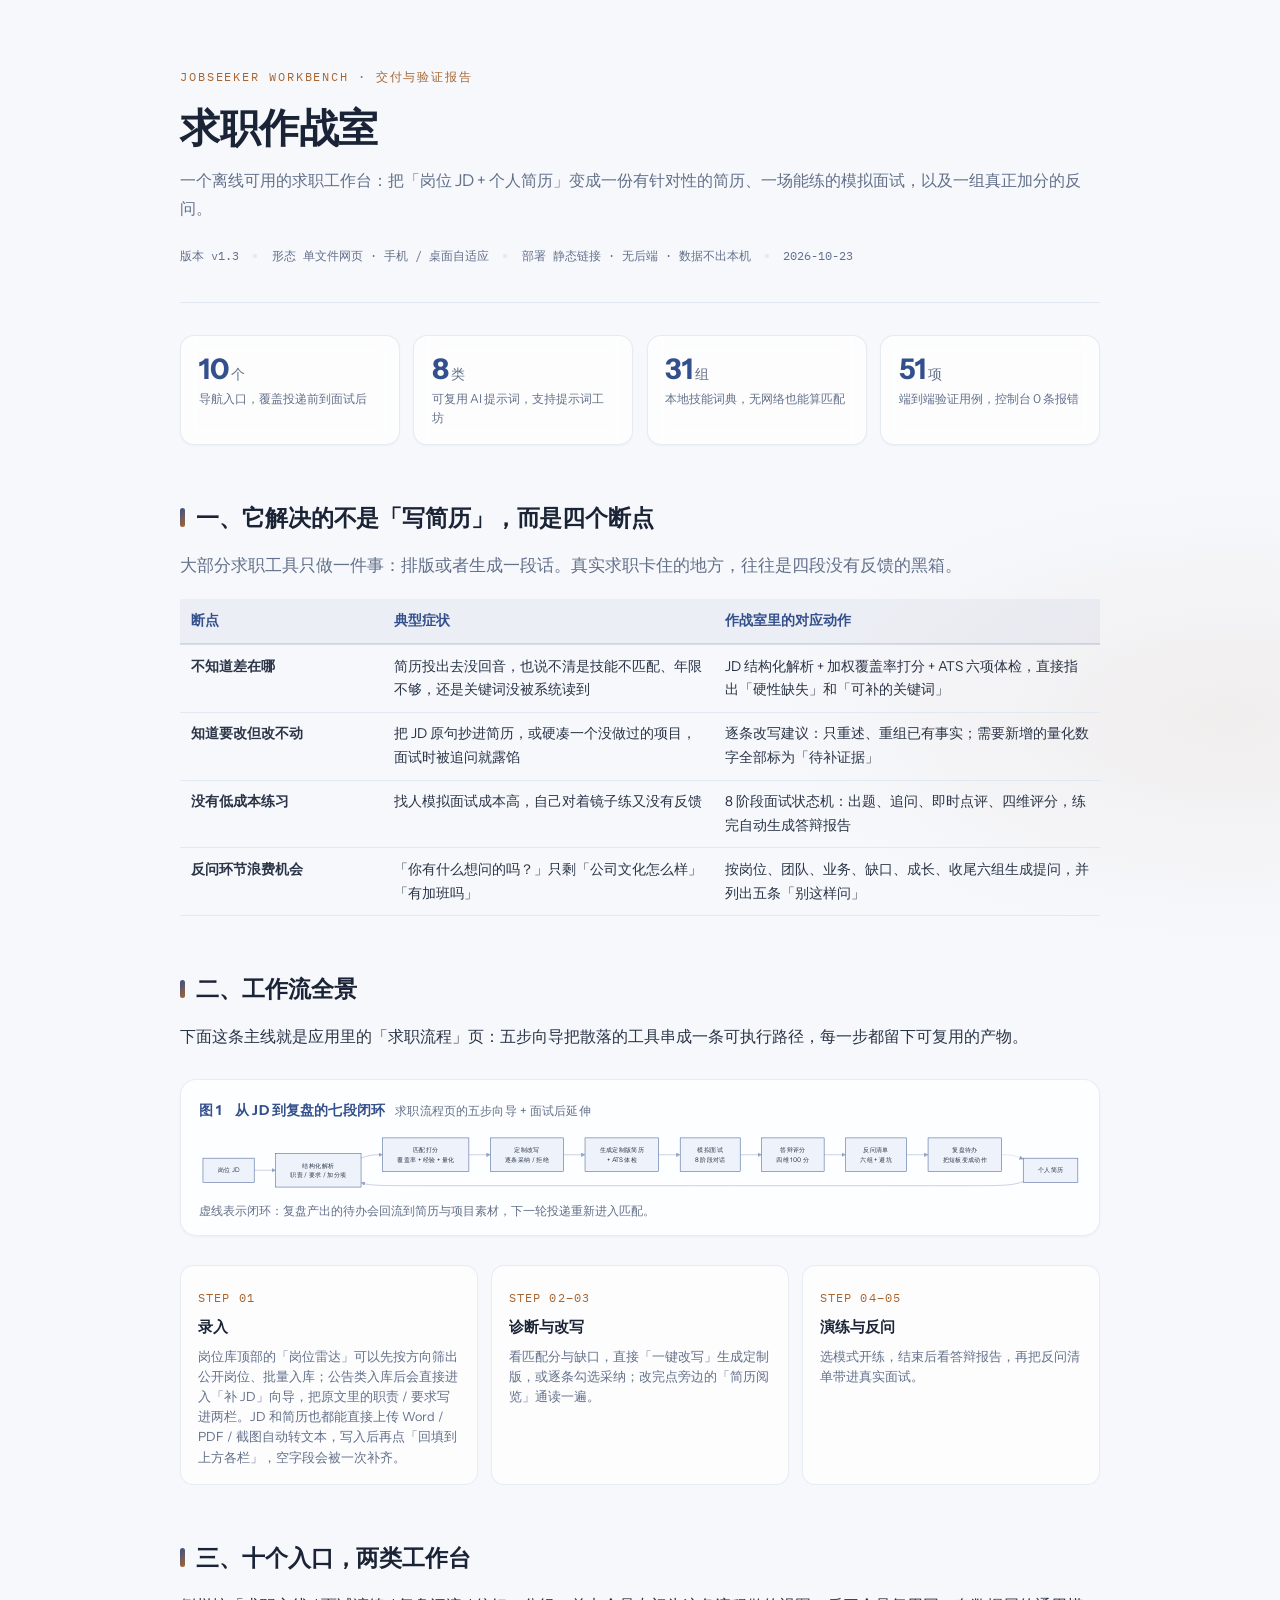
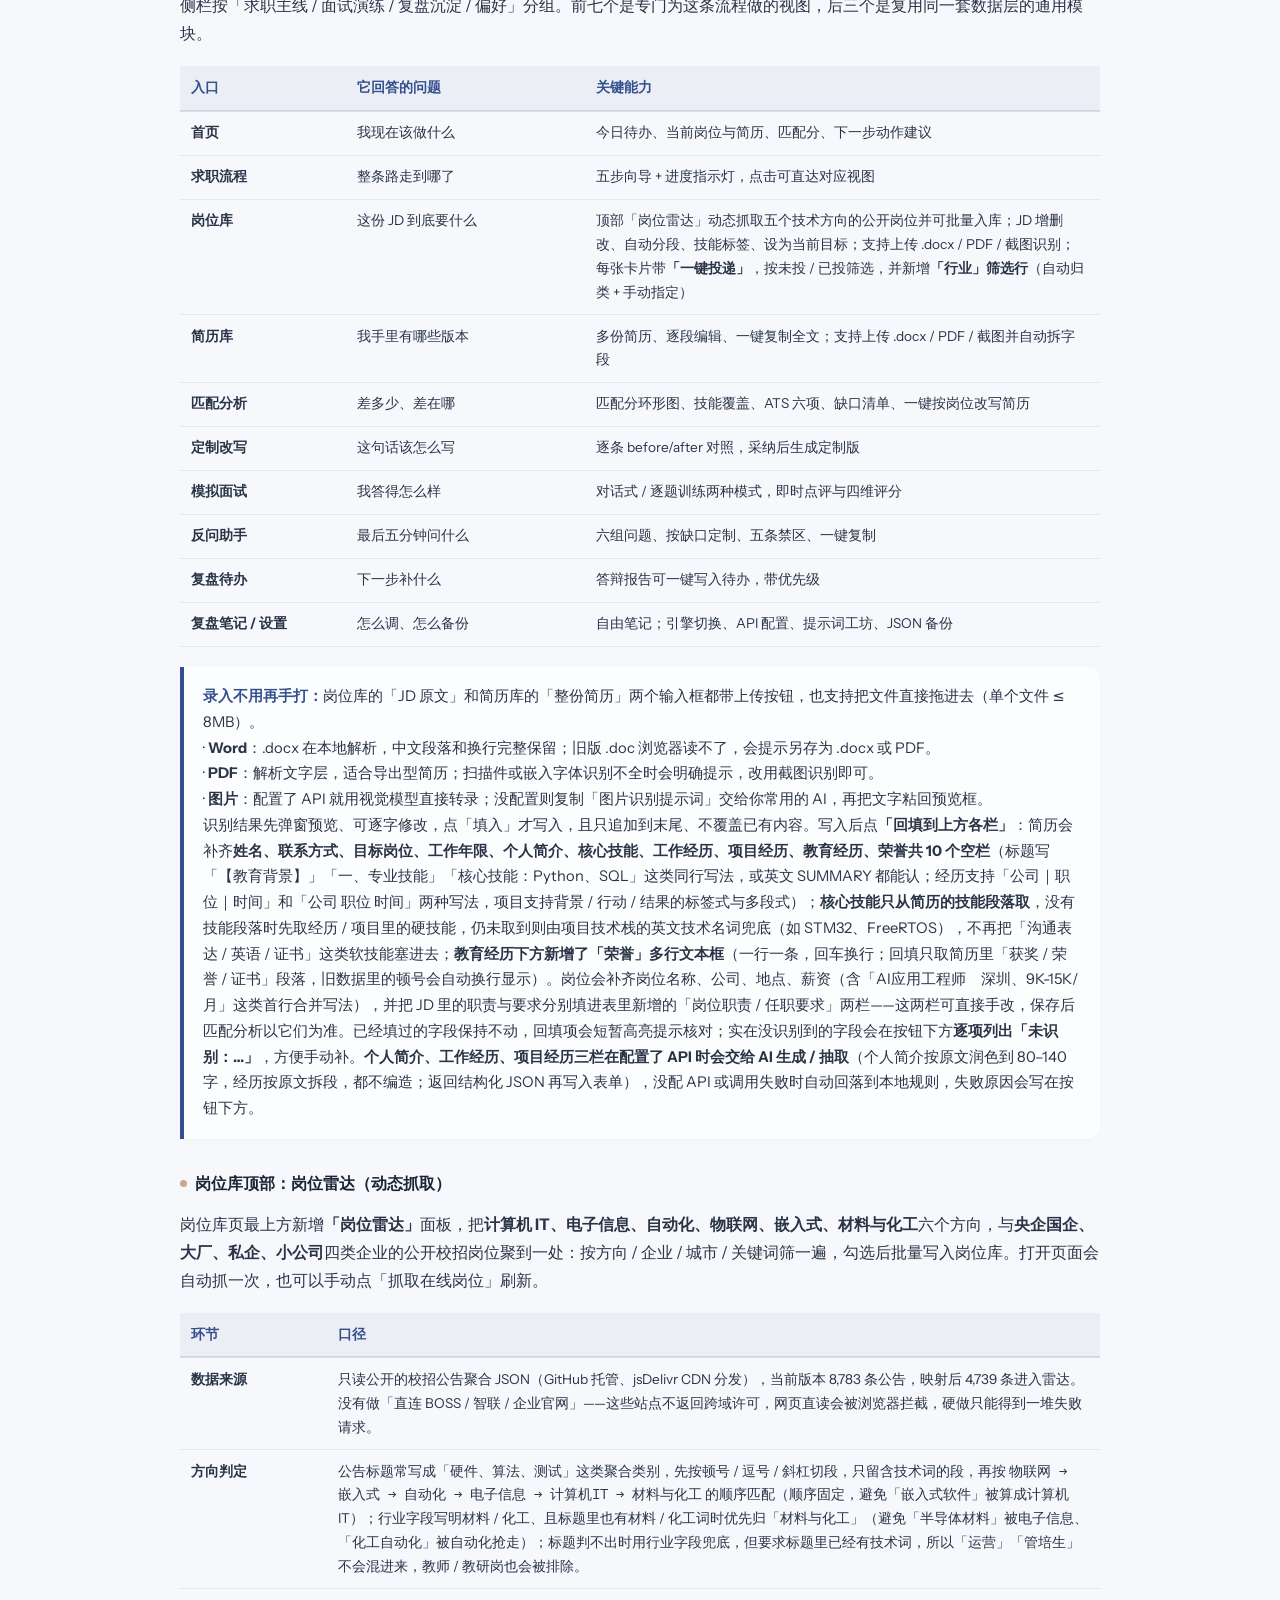
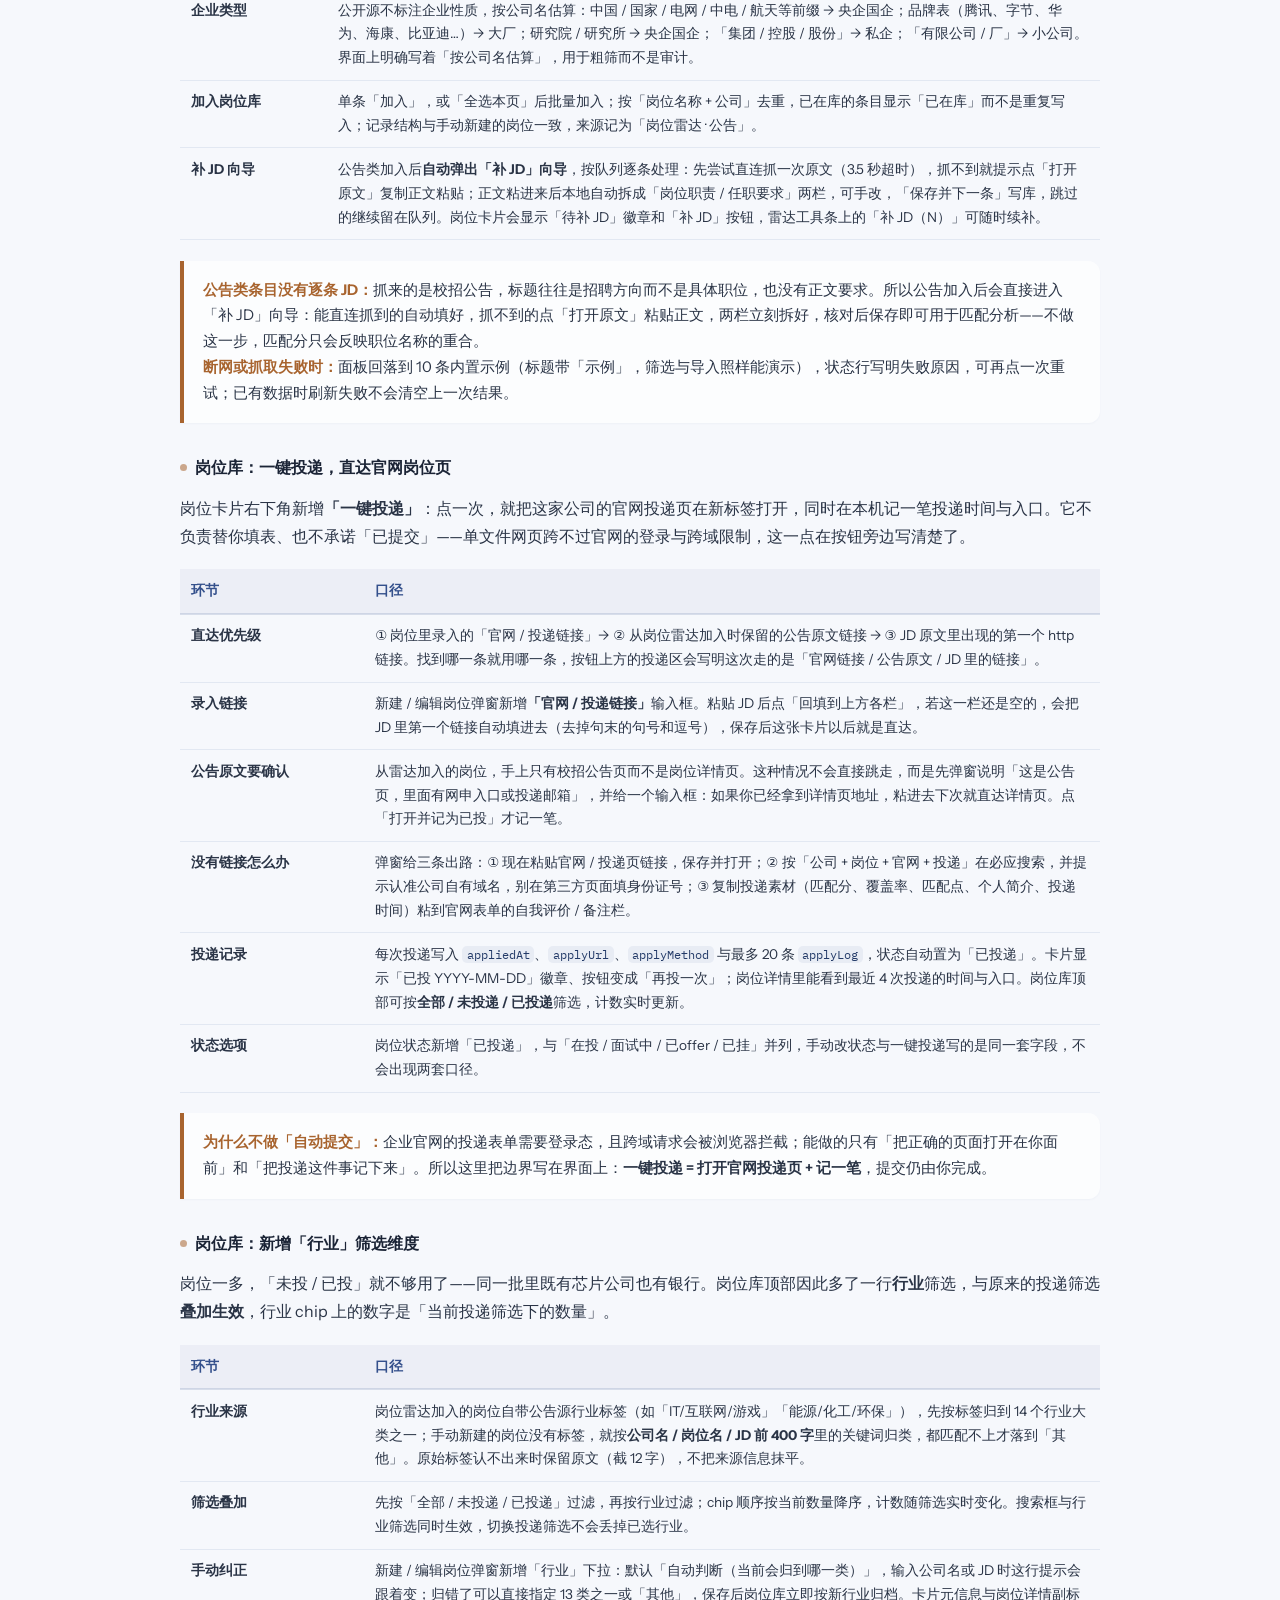
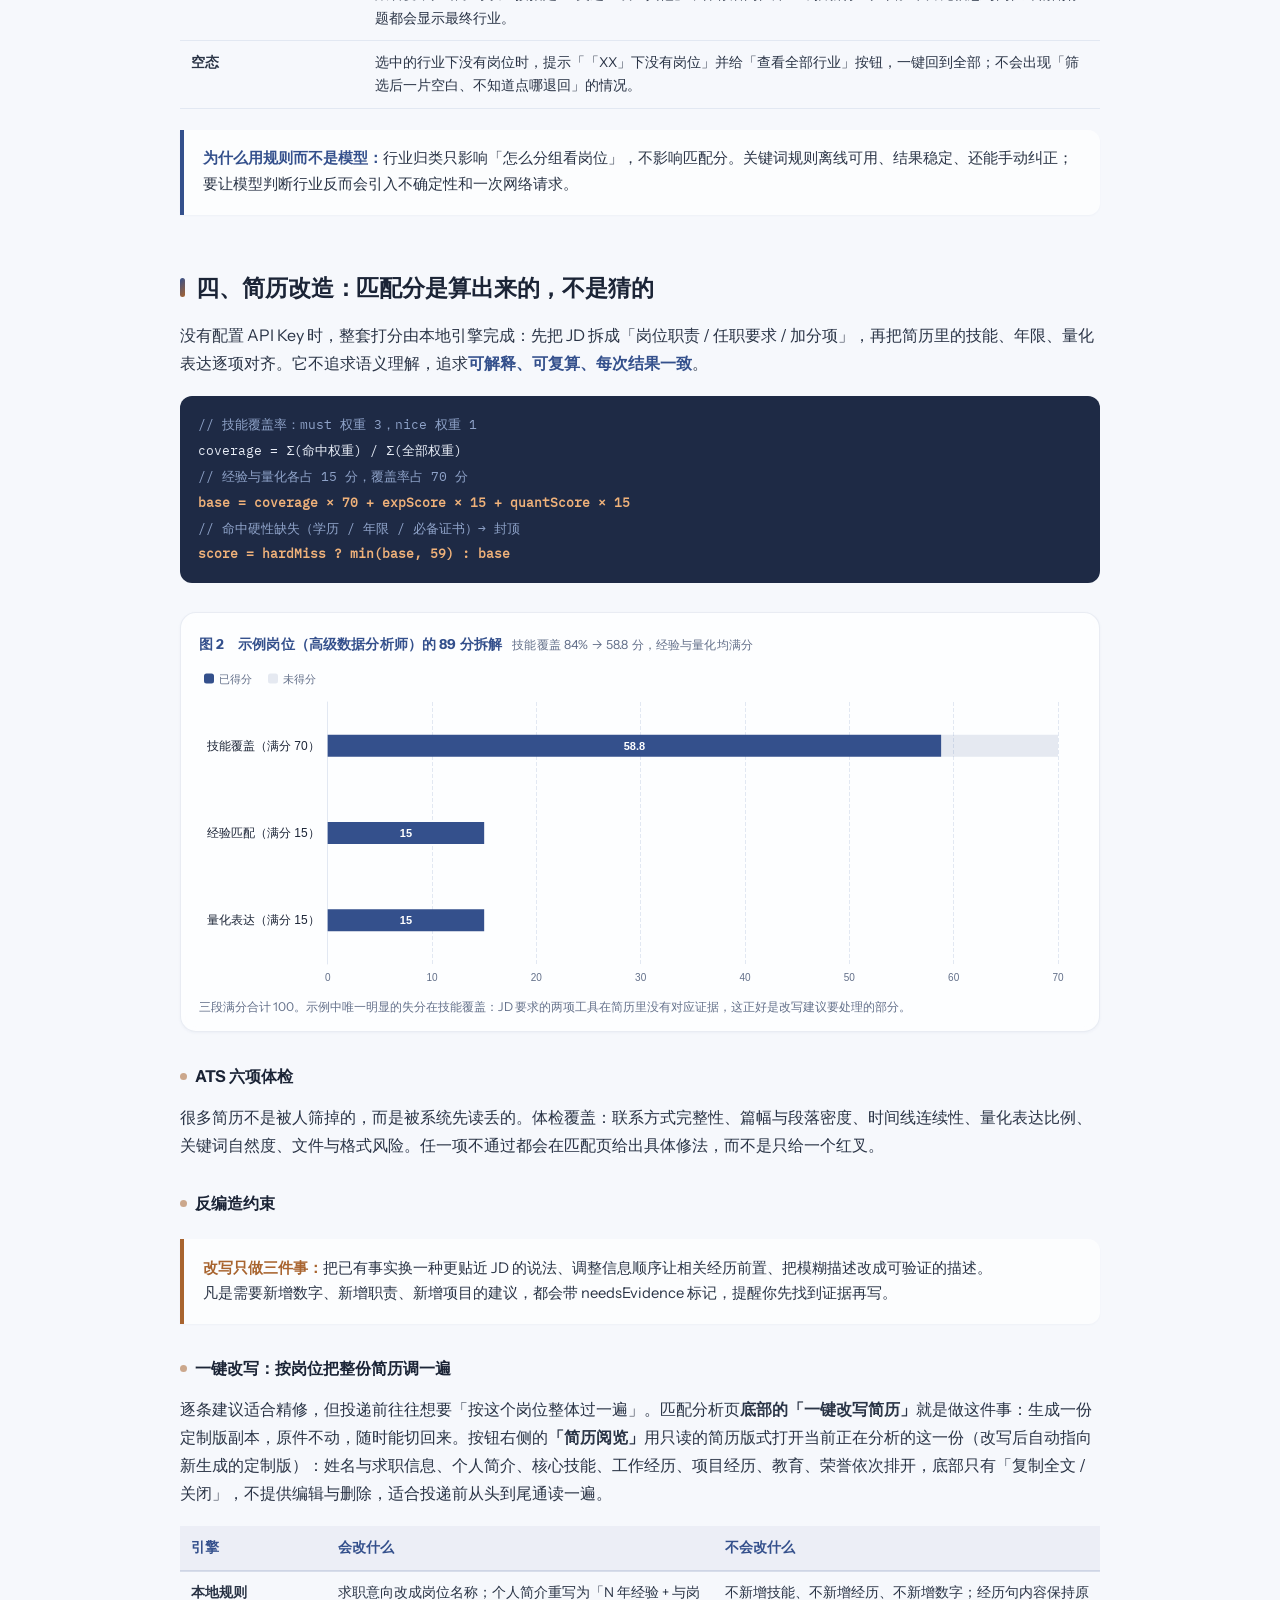
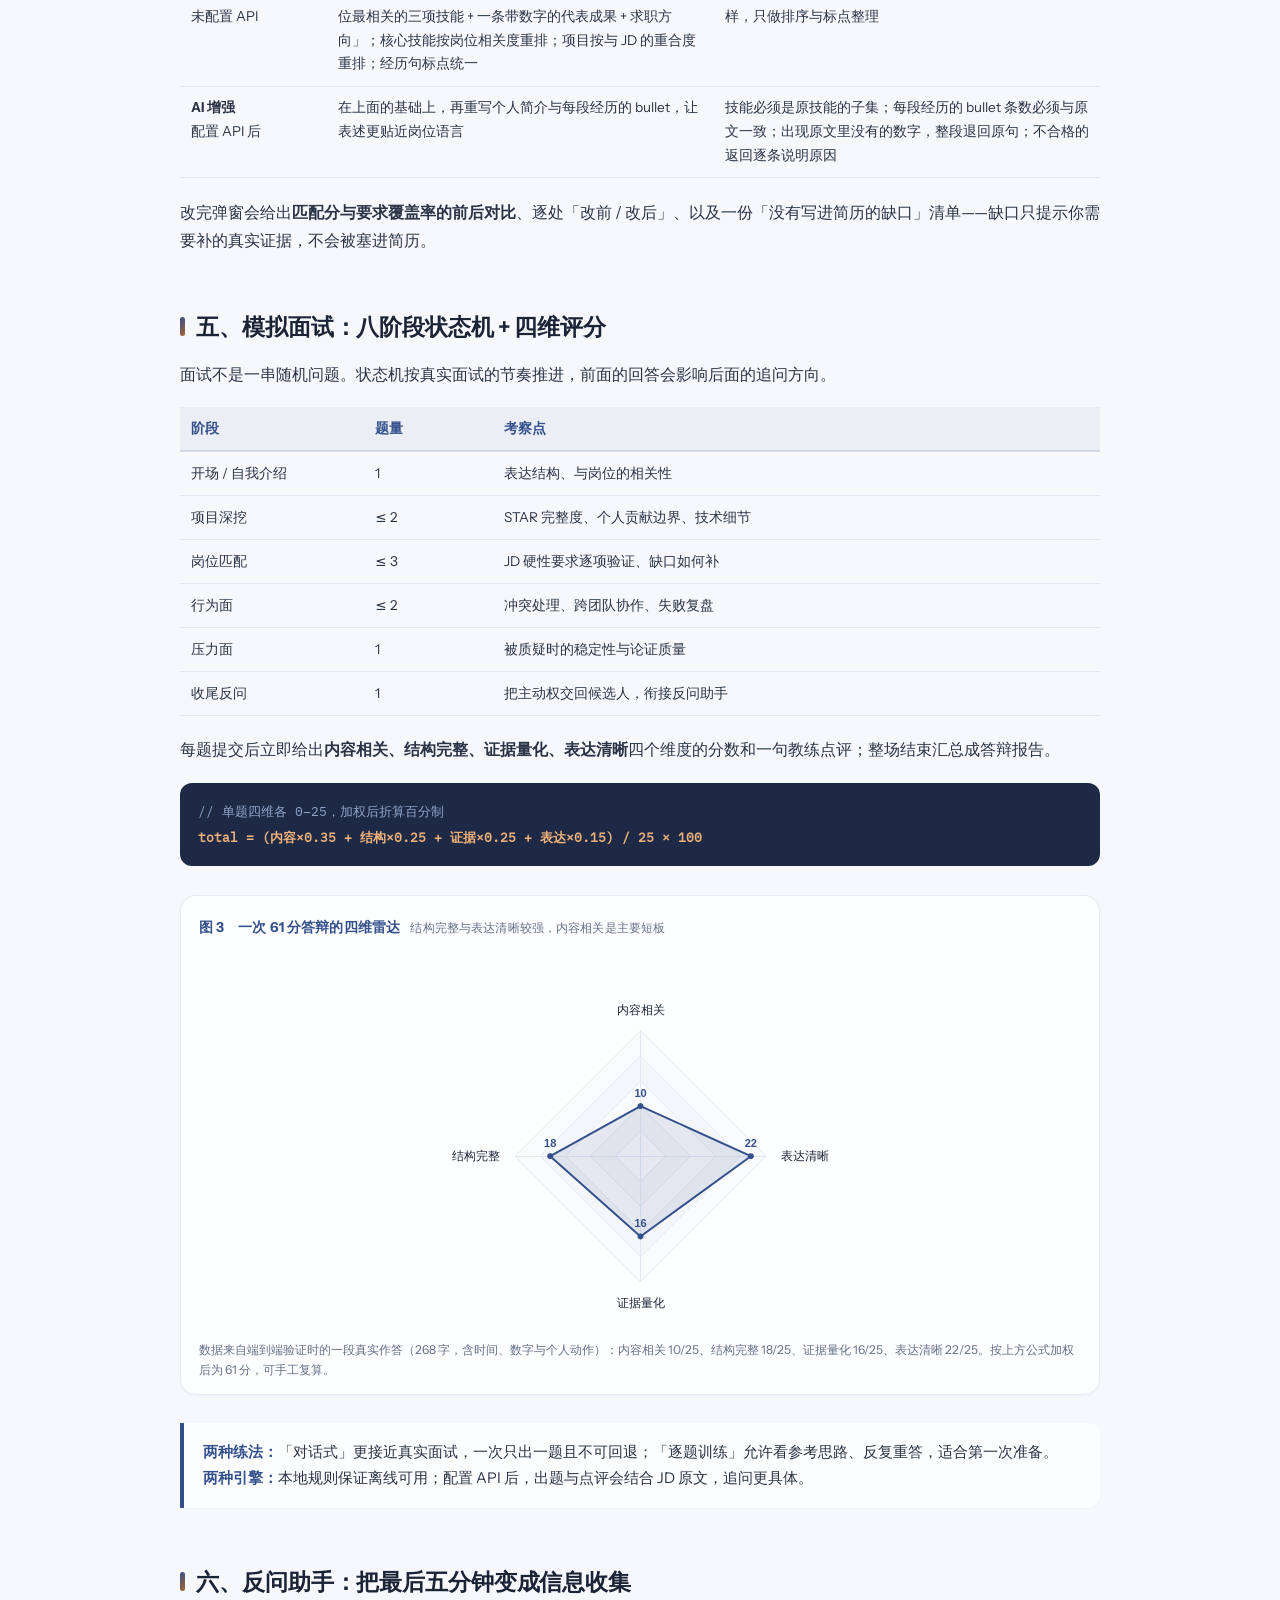
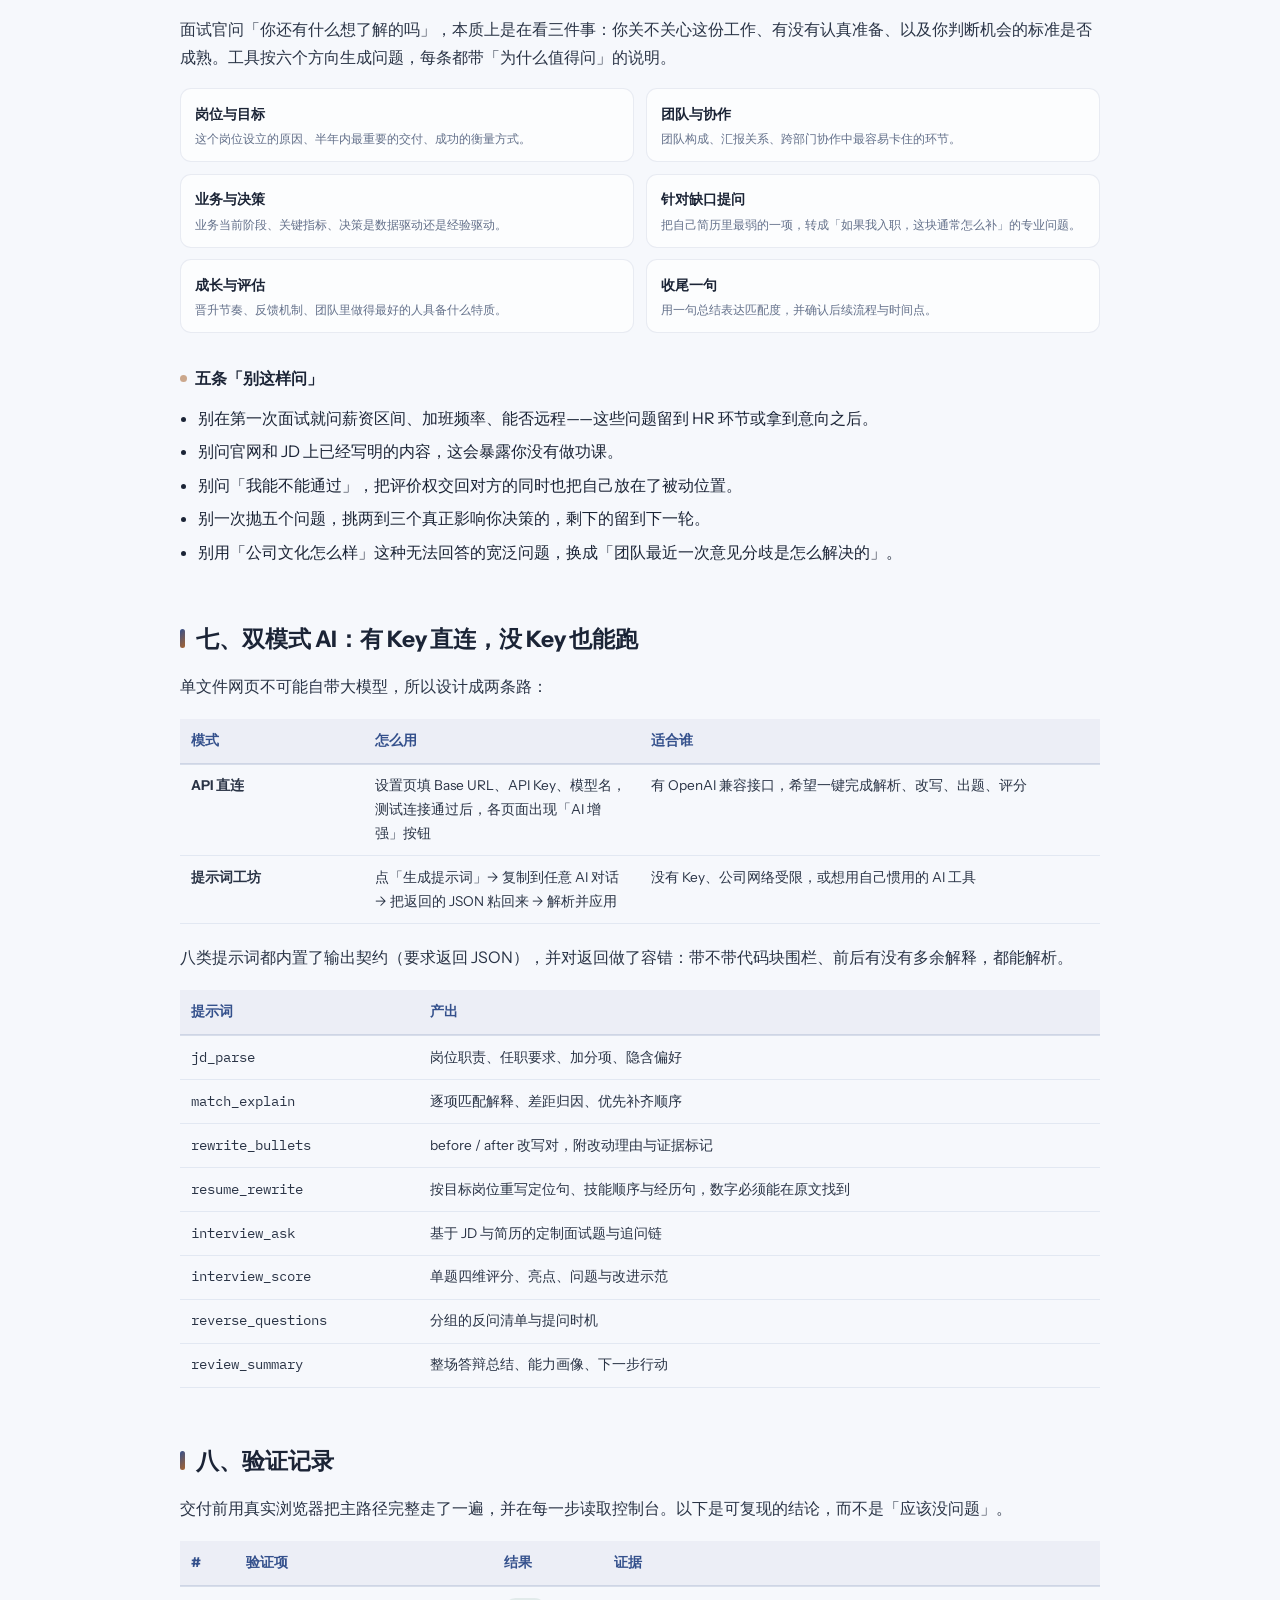
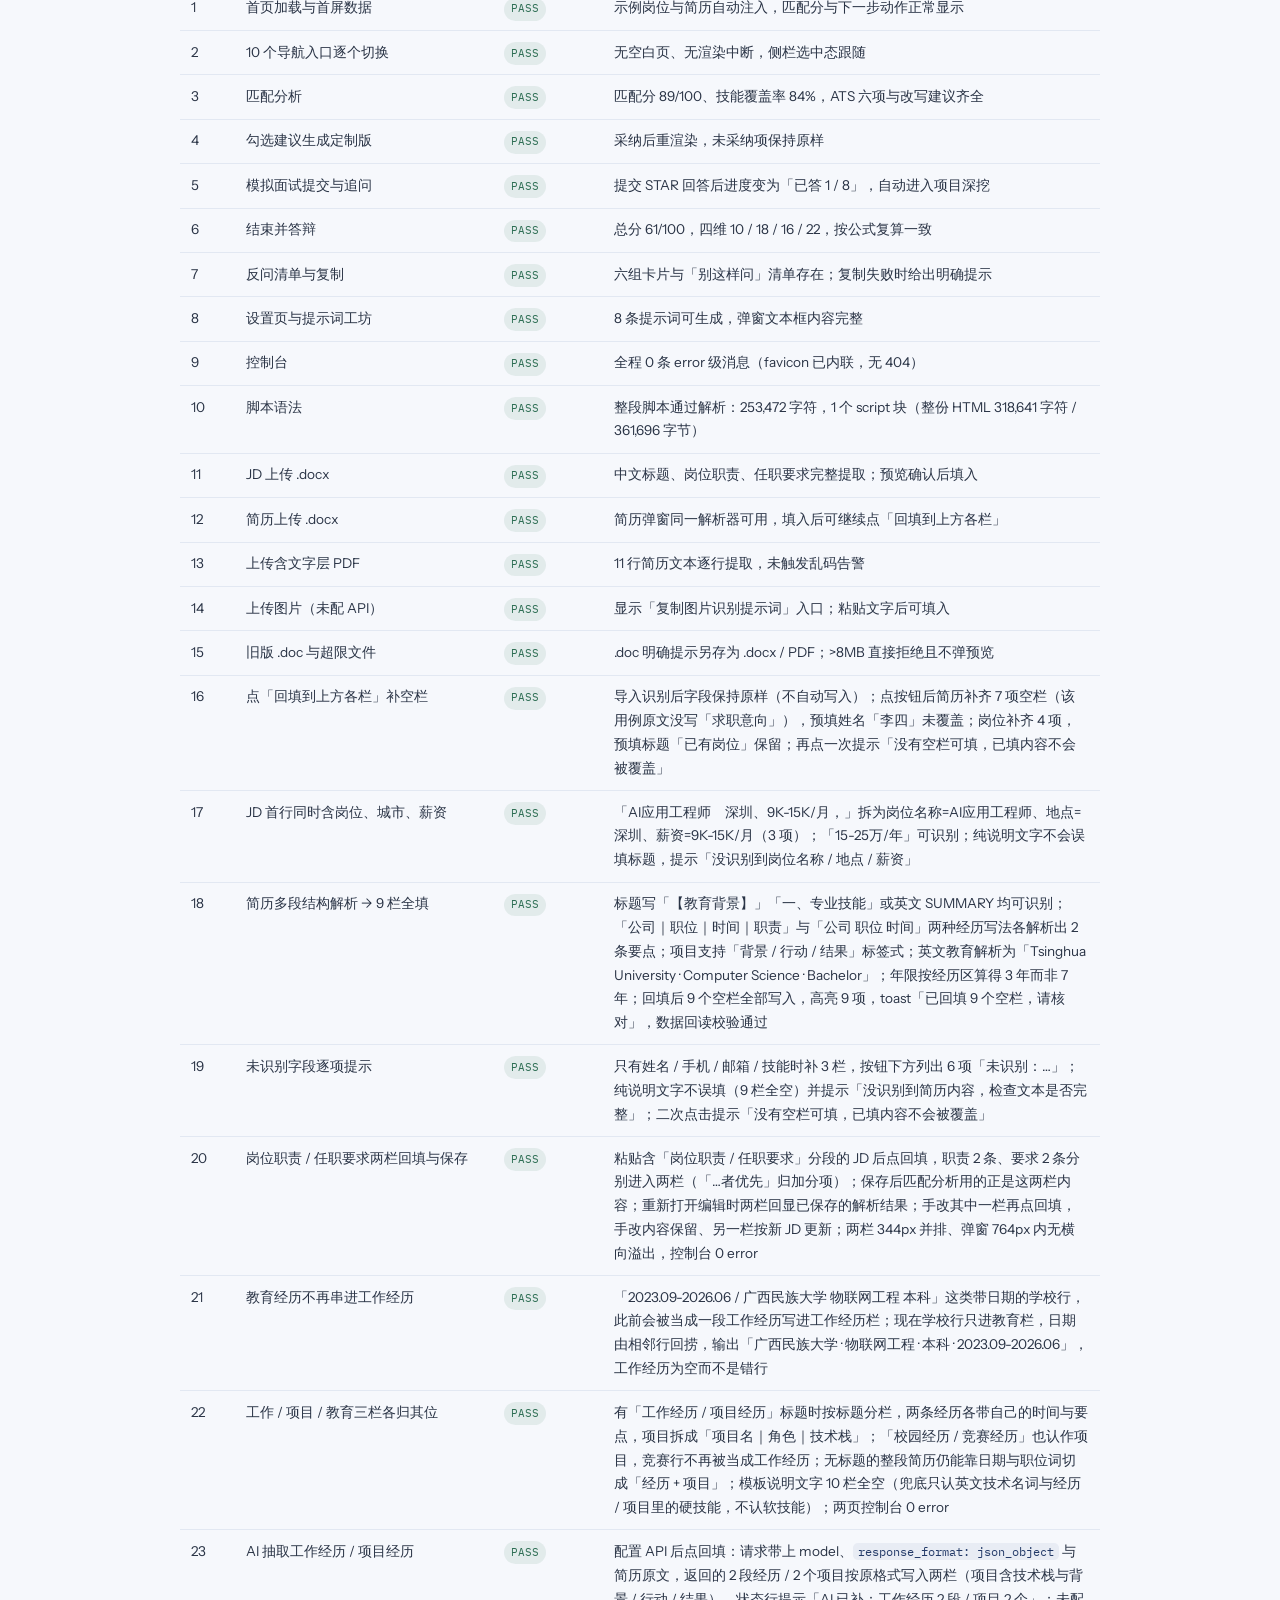
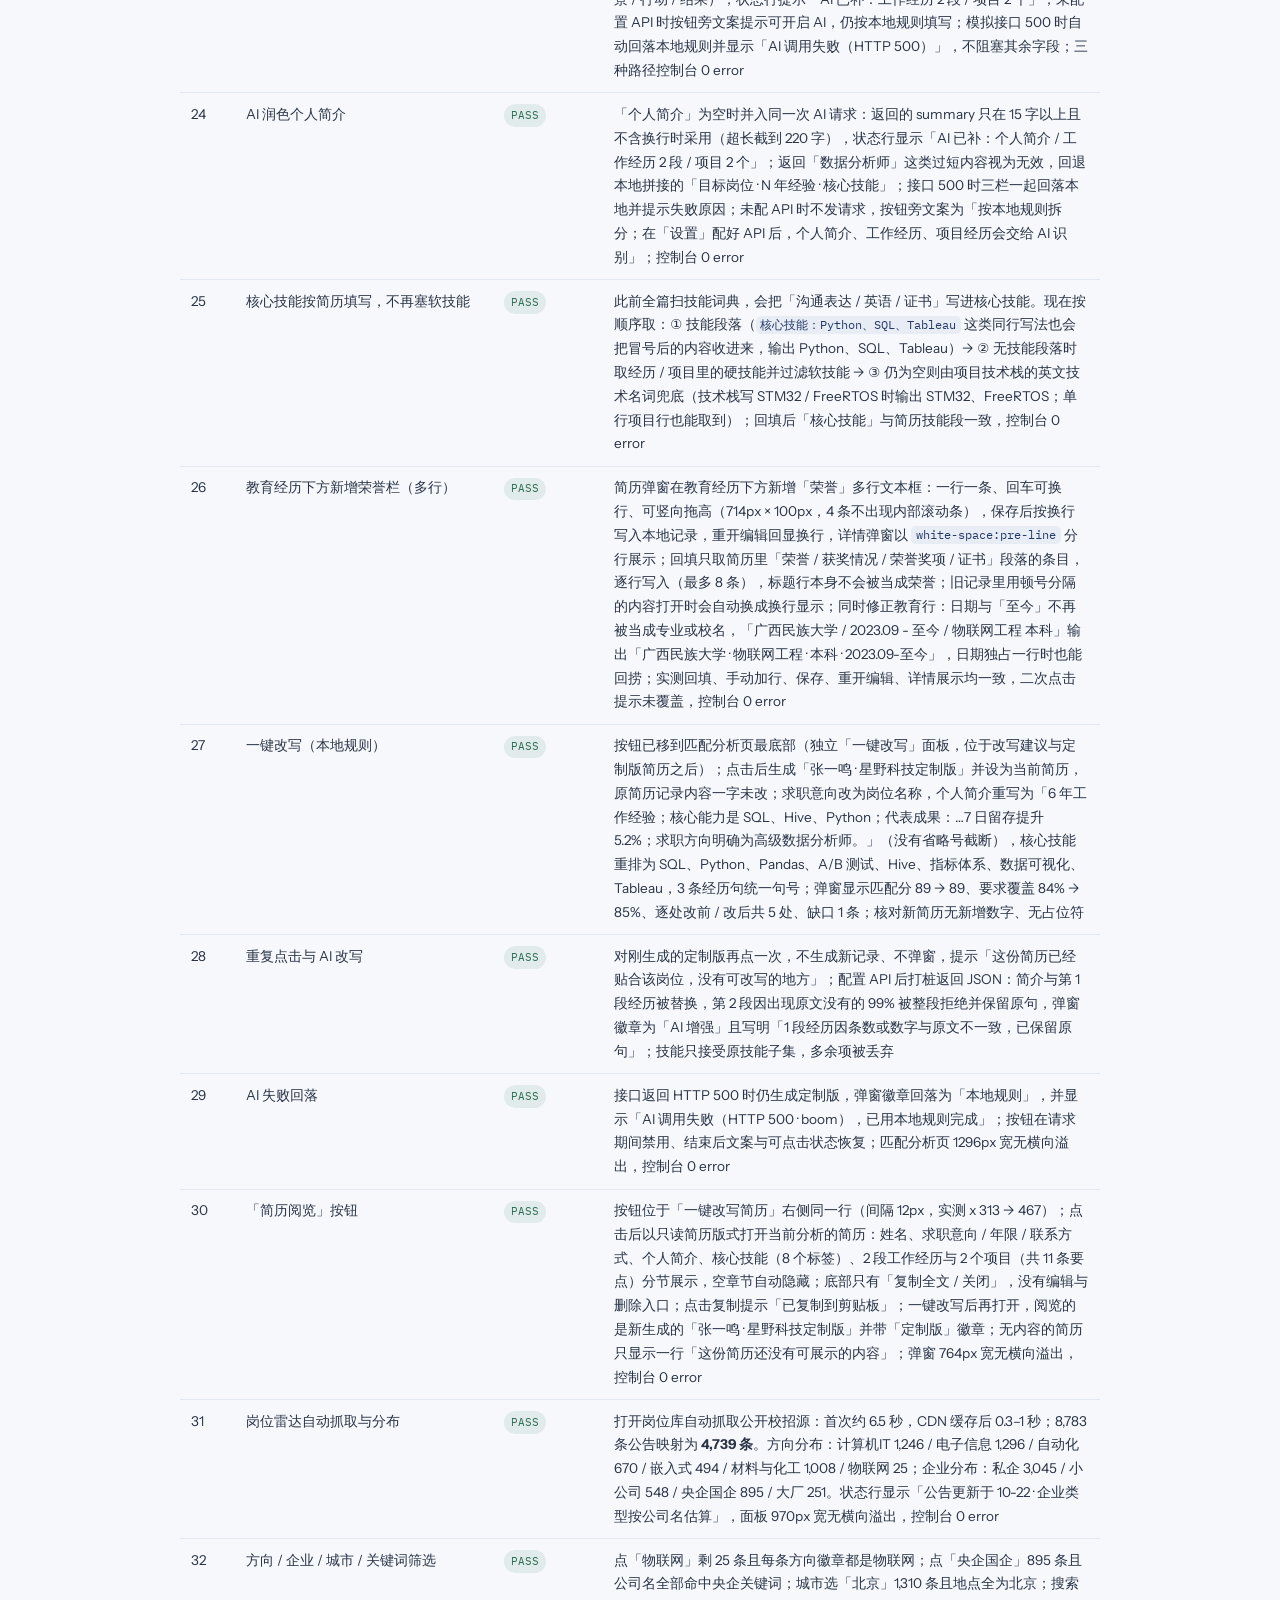
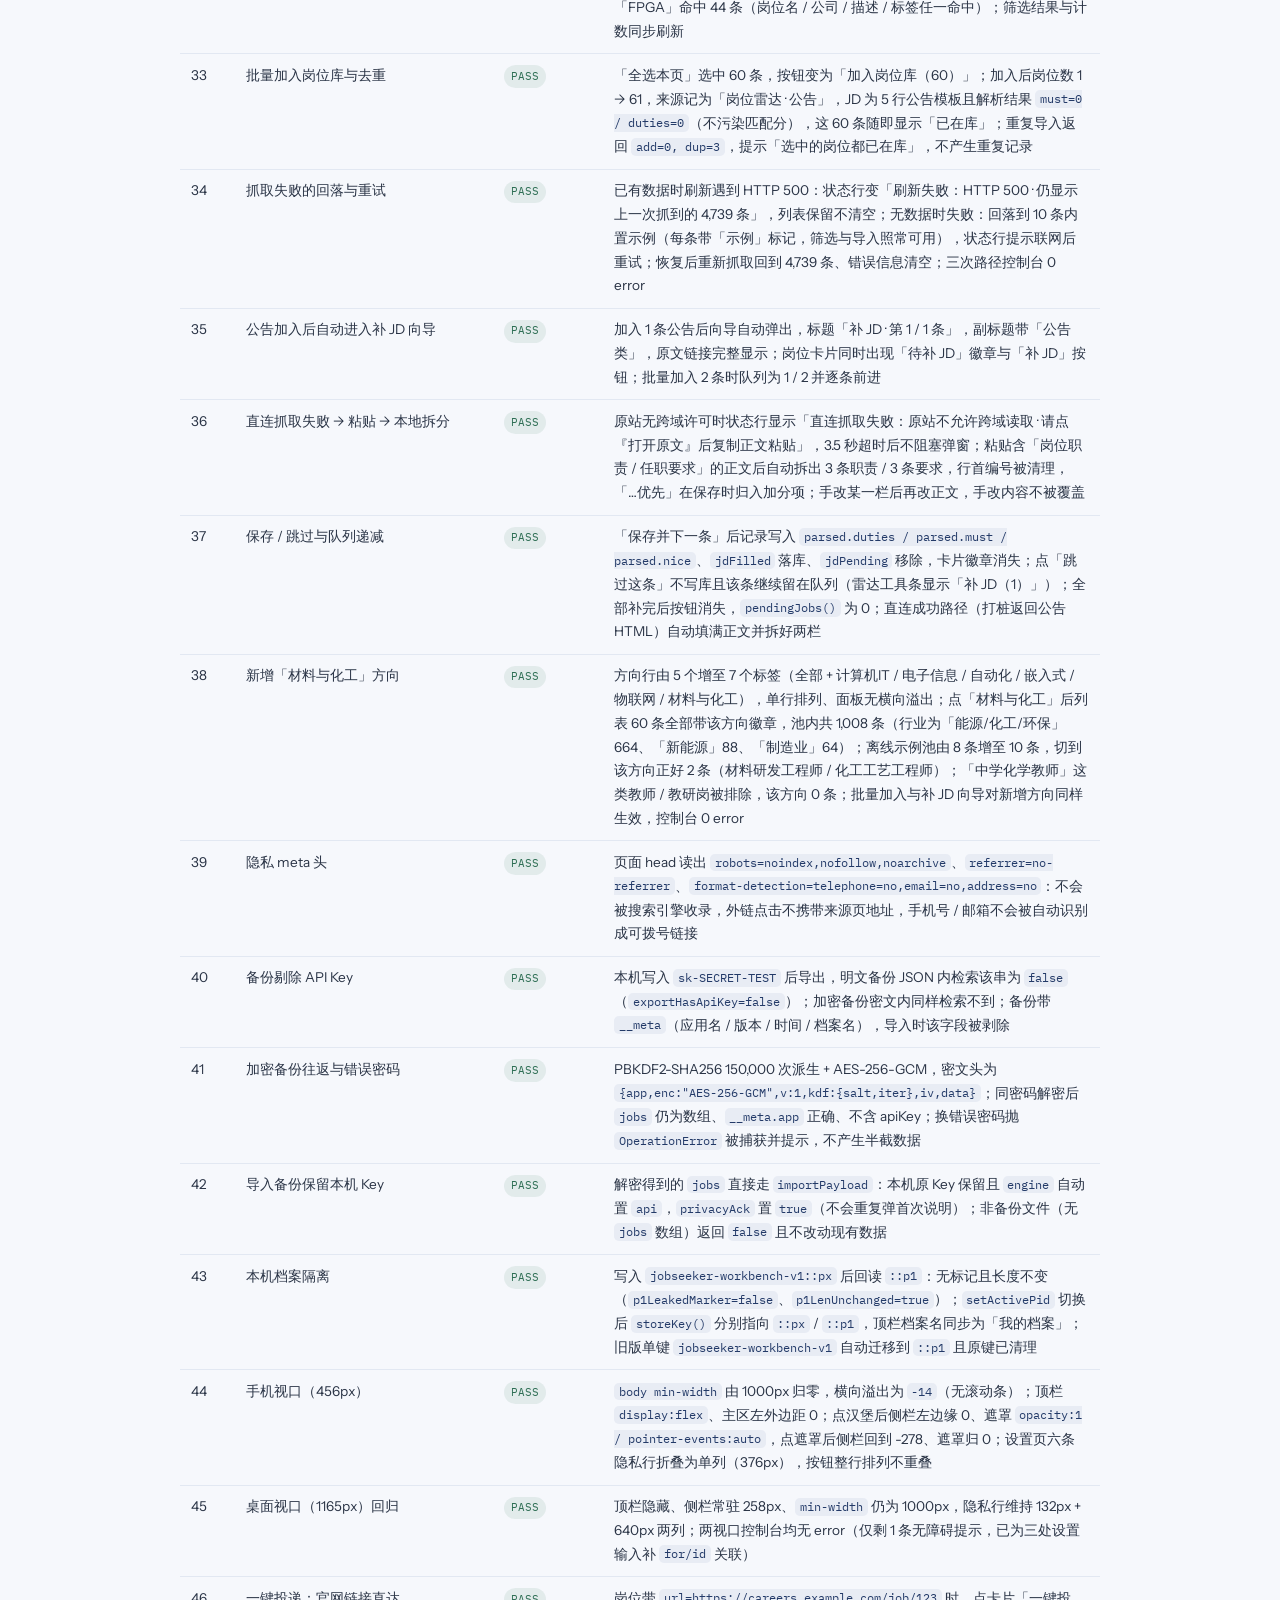
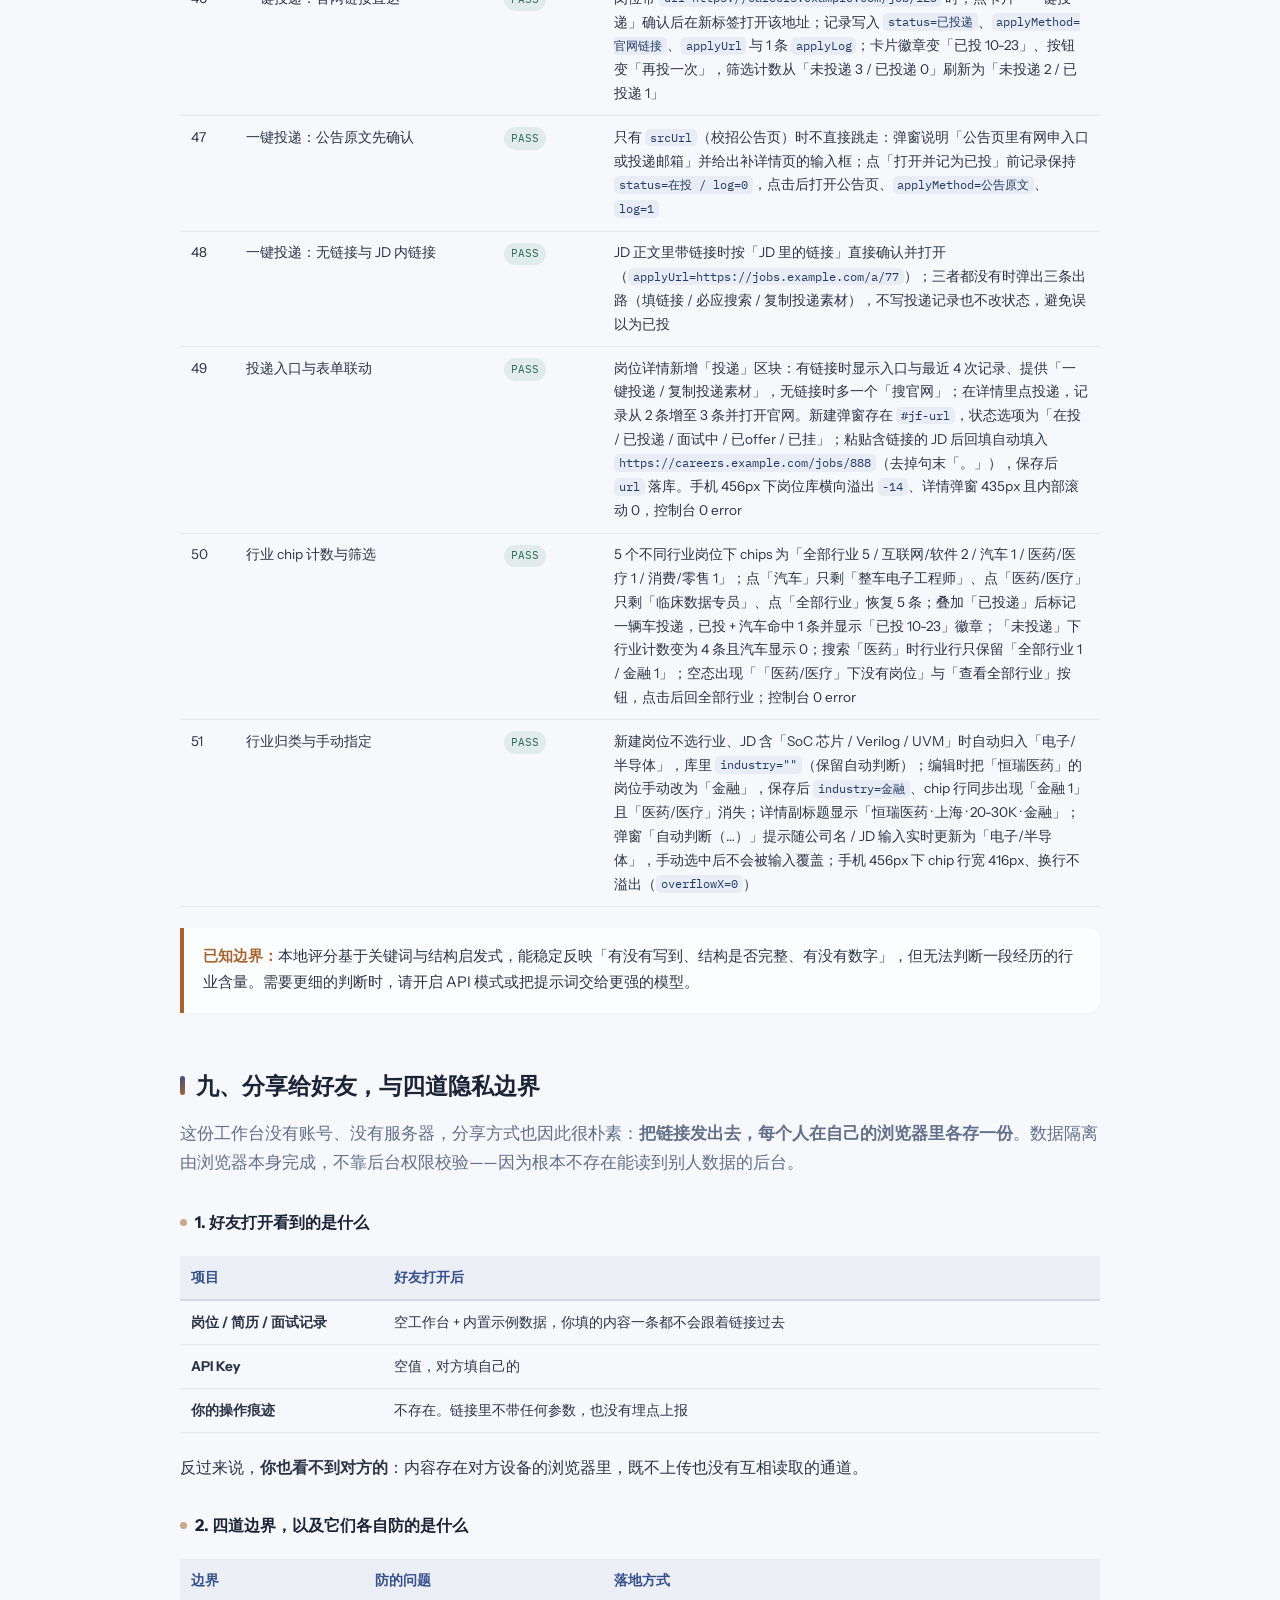
==== commit f2a99e57: "feat: 岗位库新增行业筛选维度，可自动归类并手动指定 岗位库顶部新增行业 chip 行，与未投/已投筛选叠加生效；雷达岗位按公告源行业标签归类，手动岗位按公司/岗位/JD 关键词归类，弹窗可手动指" ====
--- a/report.html
+++ b/report.html
@@ -142,7 +142,7 @@
     <span>一个离线可用的求职工作台：把「岗位 JD + 个人简历」变成一份有针对性的简历、一场能练的模拟面试，以及一组真正加分的反问。</span>
   </h1>
   <div class="meta-line">
-    <span>版本 v1.2</span><i></i><span>形态 单文件网页 · 手机 / 桌面自适应</span><i></i><span>部署 静态链接 · 无后端 · 数据不出本机</span><i></i><span class="mono">2026-10-23</span>
+    <span>版本 v1.3</span><i></i><span>形态 单文件网页 · 手机 / 桌面自适应</span><i></i><span>部署 静态链接 · 无后端 · 数据不出本机</span><i></i><span class="mono">2026-10-23</span>
   </div>
 </header>
 
@@ -150,7 +150,7 @@
   <div class="metric"><b>10<em>个</em></b><span>导航入口，覆盖投递前到面试后</span></div>
   <div class="metric"><b>8<em>类</em></b><span>可复用 AI 提示词，支持提示词工坊</span></div>
   <div class="metric"><b>31<em>组</em></b><span>本地技能词典，无网络也能算匹配</span></div>
-  <div class="metric"><b>49<em>项</em></b><span>端到端验证用例，控制台 0 条报错</span></div>
+  <div class="metric"><b>51<em>项</em></b><span>端到端验证用例，控制台 0 条报错</span></div>
 </div>
 
 <main>
@@ -211,7 +211,7 @@
       <tbody>
         <tr><td><strong>首页</strong></td><td>我现在该做什么</td><td>今日待办、当前岗位与简历、匹配分、下一步动作建议</td></tr>
         <tr><td><strong>求职流程</strong></td><td>整条路走到哪了</td><td>五步向导 + 进度指示灯，点击可直达对应视图</td></tr>
-        <tr><td><strong>岗位库</strong></td><td>这份 JD 到底要什么</td><td>顶部「岗位雷达」动态抓取五个技术方向的公开岗位并可批量入库；JD 增删改、自动分段、技能标签、设为当前目标；支持上传 .docx / PDF / 截图识别；每张卡片带<strong>「一键投递」</strong>，按未投 / 已投筛选</td></tr>
+        <tr><td><strong>岗位库</strong></td><td>这份 JD 到底要什么</td><td>顶部「岗位雷达」动态抓取五个技术方向的公开岗位并可批量入库；JD 增删改、自动分段、技能标签、设为当前目标；支持上传 .docx / PDF / 截图识别；每张卡片带<strong>「一键投递」</strong>，按未投 / 已投筛选，并新增<strong>「行业」筛选行</strong>（自动归类 + 手动指定）</td></tr>
         <tr><td><strong>简历库</strong></td><td>我手里有哪些版本</td><td>多份简历、逐段编辑、一键复制全文；支持上传 .docx / PDF / 截图并自动拆字段</td></tr>
         <tr><td><strong>匹配分析</strong></td><td>差多少、差在哪</td><td>匹配分环形图、技能覆盖、ATS 六项、缺口清单、一键按岗位改写简历</td></tr>
         <tr><td><strong>定制改写</strong></td><td>这句话该怎么写</td><td>逐条 before/after 对照，采纳后生成定制版</td></tr>
@@ -266,6 +266,23 @@
   </div>
   <div class="callout">
     <b>为什么不做「自动提交」：</b>企业官网的投递表单需要登录态，且跨域请求会被浏览器拦截；能做的只有「把正确的页面打开在你面前」和「把投递这件事记下来」。所以这里把边界写在界面上：<strong>一键投递 = 打开官网投递页 + 记一笔</strong>，提交仍由你完成。
+  </div>
+
+  <h3>岗位库：新增「行业」筛选维度</h3>
+  <p>岗位一多，「未投 / 已投」就不够用了——同一批里既有芯片公司也有银行。岗位库顶部因此多了一行<strong>行业</strong>筛选，与原来的投递筛选<strong>叠加生效</strong>，行业 chip 上的数字是「当前投递筛选下的数量」。</p>
+  <div class="table-wrap">
+    <table>
+      <thead><tr><th style="width:20%">环节</th><th>口径</th></tr></thead>
+      <tbody>
+        <tr><td><strong>行业来源</strong></td><td>岗位雷达加入的岗位自带公告源行业标签（如「IT/互联网/游戏」「能源/化工/环保」），先按标签归到 14 个行业大类之一；手动新建的岗位没有标签，就按<strong>公司名 / 岗位名 / JD 前 400 字</strong>里的关键词归类，都匹配不上才落到「其他」。原始标签认不出来时保留原文（截 12 字），不把来源信息抹平。</td></tr>
+        <tr><td><strong>筛选叠加</strong></td><td>先按「全部 / 未投递 / 已投递」过滤，再按行业过滤；chip 顺序按当前数量降序，计数随筛选实时变化。搜索框与行业筛选同时生效，切换投递筛选不会丢掉已选行业。</td></tr>
+        <tr><td><strong>手动纠正</strong></td><td>新建 / 编辑岗位弹窗新增「行业」下拉：默认「自动判断（当前会归到哪一类）」，输入公司名或 JD 时这行提示会跟着变；归错了可以直接指定 13 类之一或「其他」，保存后岗位库立即按新行业归档。卡片元信息与岗位详情副标题都会显示最终行业。</td></tr>
+        <tr><td><strong>空态</strong></td><td>选中的行业下没有岗位时，提示「「XX」下没有岗位」并给「查看全部行业」按钮，一键回到全部；不会出现「筛选后一片空白、不知道点哪退回」的情况。</td></tr>
+      </tbody>
+    </table>
+  </div>
+  <div class="callout blue">
+    <b>为什么用规则而不是模型：</b>行业归类只影响「怎么分组看岗位」，不影响匹配分。关键词规则离线可用、结果稳定、还能手动纠正；要让模型判断行业反而会引入不确定性和一次网络请求。
   </div>
 </section>
 
@@ -416,7 +433,7 @@
         <tr><td>7</td><td>反问清单与复制</td><td><span class="tag ok">PASS</span></td><td>六组卡片与「别这样问」清单存在；复制失败时给出明确提示</td></tr>
         <tr><td>8</td><td>设置页与提示词工坊</td><td><span class="tag ok">PASS</span></td><td>8 条提示词可生成，弹窗文本框内容完整</td></tr>
         <tr><td>9</td><td>控制台</td><td><span class="tag ok">PASS</span></td><td>全程 0 条 error 级消息（favicon 已内联，无 404）</td></tr>
-        <tr><td>10</td><td>脚本语法</td><td><span class="tag ok">PASS</span></td><td>整段脚本通过解析：250,049 字符，1 个 script 块（整份 HTML 315,218 字符 / 357,304 字节）</td></tr>
+        <tr><td>10</td><td>脚本语法</td><td><span class="tag ok">PASS</span></td><td>整段脚本通过解析：253,472 字符，1 个 script 块（整份 HTML 318,641 字符 / 361,696 字节）</td></tr>
         <tr><td>11</td><td>JD 上传 .docx</td><td><span class="tag ok">PASS</span></td><td>中文标题、岗位职责、任职要求完整提取；预览确认后填入</td></tr>
         <tr><td>12</td><td>简历上传 .docx</td><td><span class="tag ok">PASS</span></td><td>简历弹窗同一解析器可用，填入后可继续点「回填到上方各栏」</td></tr>
         <tr><td>13</td><td>上传含文字层 PDF</td><td><span class="tag ok">PASS</span></td><td>11 行简历文本逐行提取，未触发乱码告警</td></tr>
@@ -456,6 +473,8 @@
         <tr><td>47</td><td>一键投递：公告原文先确认</td><td><span class="tag ok">PASS</span></td><td>只有 <code>srcUrl</code>（校招公告页）时不直接跳走：弹窗说明「公告页里有网申入口或投递邮箱」并给出补详情页的输入框；点「打开并记为已投」前记录保持 <code>status=在投 / log=0</code>，点击后打开公告页、<code>applyMethod=公告原文</code>、<code>log=1</code></td></tr>
         <tr><td>48</td><td>一键投递：无链接与 JD 内链接</td><td><span class="tag ok">PASS</span></td><td>JD 正文里带链接时按「JD 里的链接」直接确认并打开（<code>applyUrl=https://jobs.example.com/a/77</code>）；三者都没有时弹出三条出路（填链接 / 必应搜索 / 复制投递素材），不写投递记录也不改状态，避免误以为已投</td></tr>
         <tr><td>49</td><td>投递入口与表单联动</td><td><span class="tag ok">PASS</span></td><td>岗位详情新增「投递」区块：有链接时显示入口与最近 4 次记录、提供「一键投递 / 复制投递素材」，无链接时多一个「搜官网」；在详情里点投递，记录从 2 条增至 3 条并打开官网。新建弹窗存在 <code>#jf-url</code>，状态选项为「在投 / 已投递 / 面试中 / 已offer / 已挂」；粘贴含链接的 JD 后回填自动填入 <code>https://careers.example.com/jobs/888</code>（去掉句末「。」），保存后 <code>url</code> 落库。手机 456px 下岗位库横向溢出 <code>-14</code>、详情弹窗 435px 且内部滚动 0，控制台 0 error</td></tr>
+        <tr><td>50</td><td>行业 chip 计数与筛选</td><td><span class="tag ok">PASS</span></td><td>5 个不同行业岗位下 chips 为「全部行业 5 / 互联网/软件 2 / 汽车 1 / 医药/医疗 1 / 消费/零售 1」；点「汽车」只剩「整车电子工程师」、点「医药/医疗」只剩「临床数据专员」、点「全部行业」恢复 5 条；叠加「已投递」后标记一辆车投递，已投 + 汽车命中 1 条并显示「已投 10-23」徽章；「未投递」下行业计数变为 4 条且汽车显示 0；搜索「医药」时行业行只保留「全部行业 1 / 金融 1」；空态出现「「医药/医疗」下没有岗位」与「查看全部行业」按钮，点击后回全部行业；控制台 0 error</td></tr>
+        <tr><td>51</td><td>行业归类与手动指定</td><td><span class="tag ok">PASS</span></td><td>新建岗位不选行业、JD 含「SoC 芯片 / Verilog / UVM」时自动归入「电子/半导体」，库里 <code>industry=""</code>（保留自动判断）；编辑时把「恒瑞医药」的岗位手动改为「金融」，保存后 <code>industry=金融</code>、chip 行同步出现「金融 1」且「医药/医疗」消失；详情副标题显示「恒瑞医药 · 上海 · 20-30K · 金融」；弹窗「自动判断（…）」提示随公司名 / JD 输入实时更新为「电子/半导体」，手动选中后不会被输入覆盖；手机 456px 下 chip 行宽 416px、换行不溢出（<code>overflowX=0</code>）</td></tr>
       </tbody>
     </table>
   </div>
@@ -534,7 +553,7 @@
 </main>
 
 <footer>
-  <b>求职作战室 v1.2</b> · 单文件离线工作台，基于个人工作台模板改造，报告由 HTML 报告脚手架生成。<br>
+  <b>求职作战室 v1.3</b> · 单文件离线工作台，基于个人工作台模板改造，报告由 HTML 报告脚手架生成。<br>
   交付物：<span class="mono">jobseeker-workbench/jobseeker-workbench.html</span> + <span class="mono">assets/greet-banner.jpg</span> · 本报告：<span class="mono">jobseeker-report/jobseeker-report.html</span>
 </footer>
 
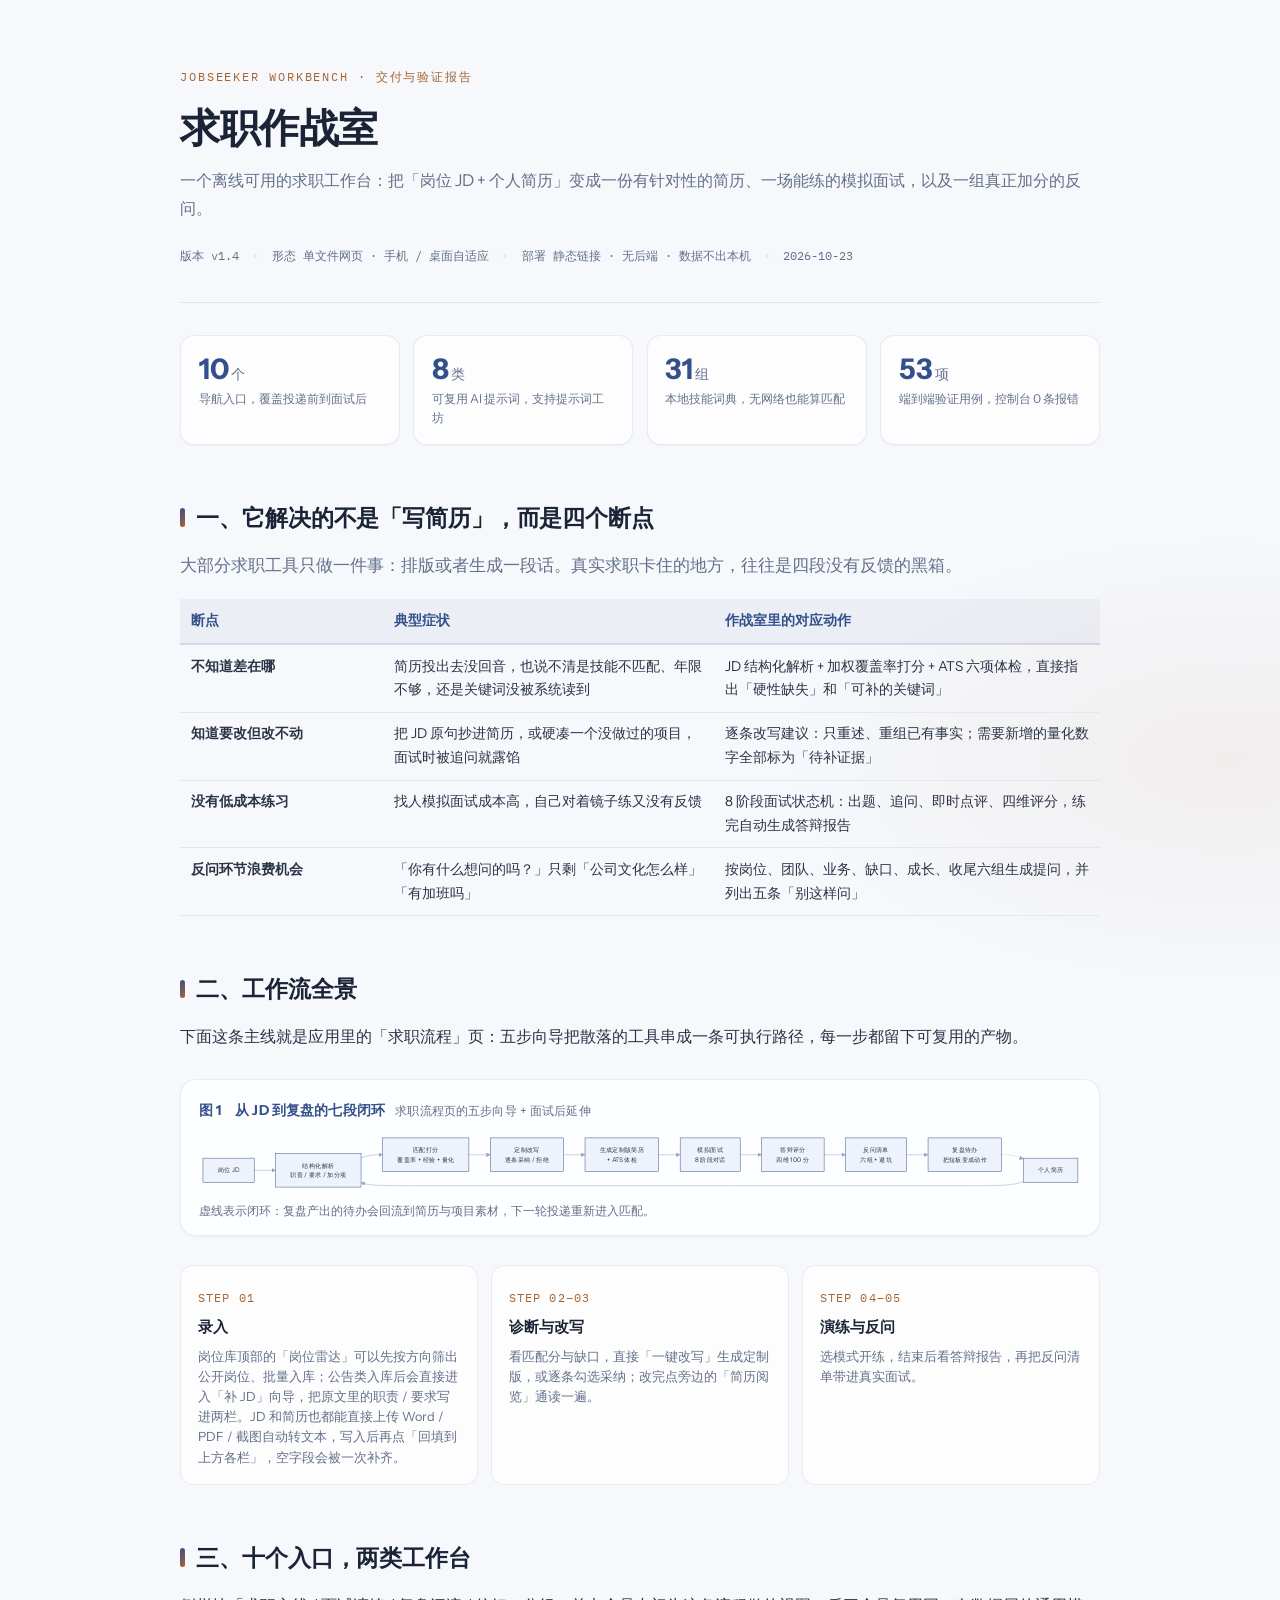
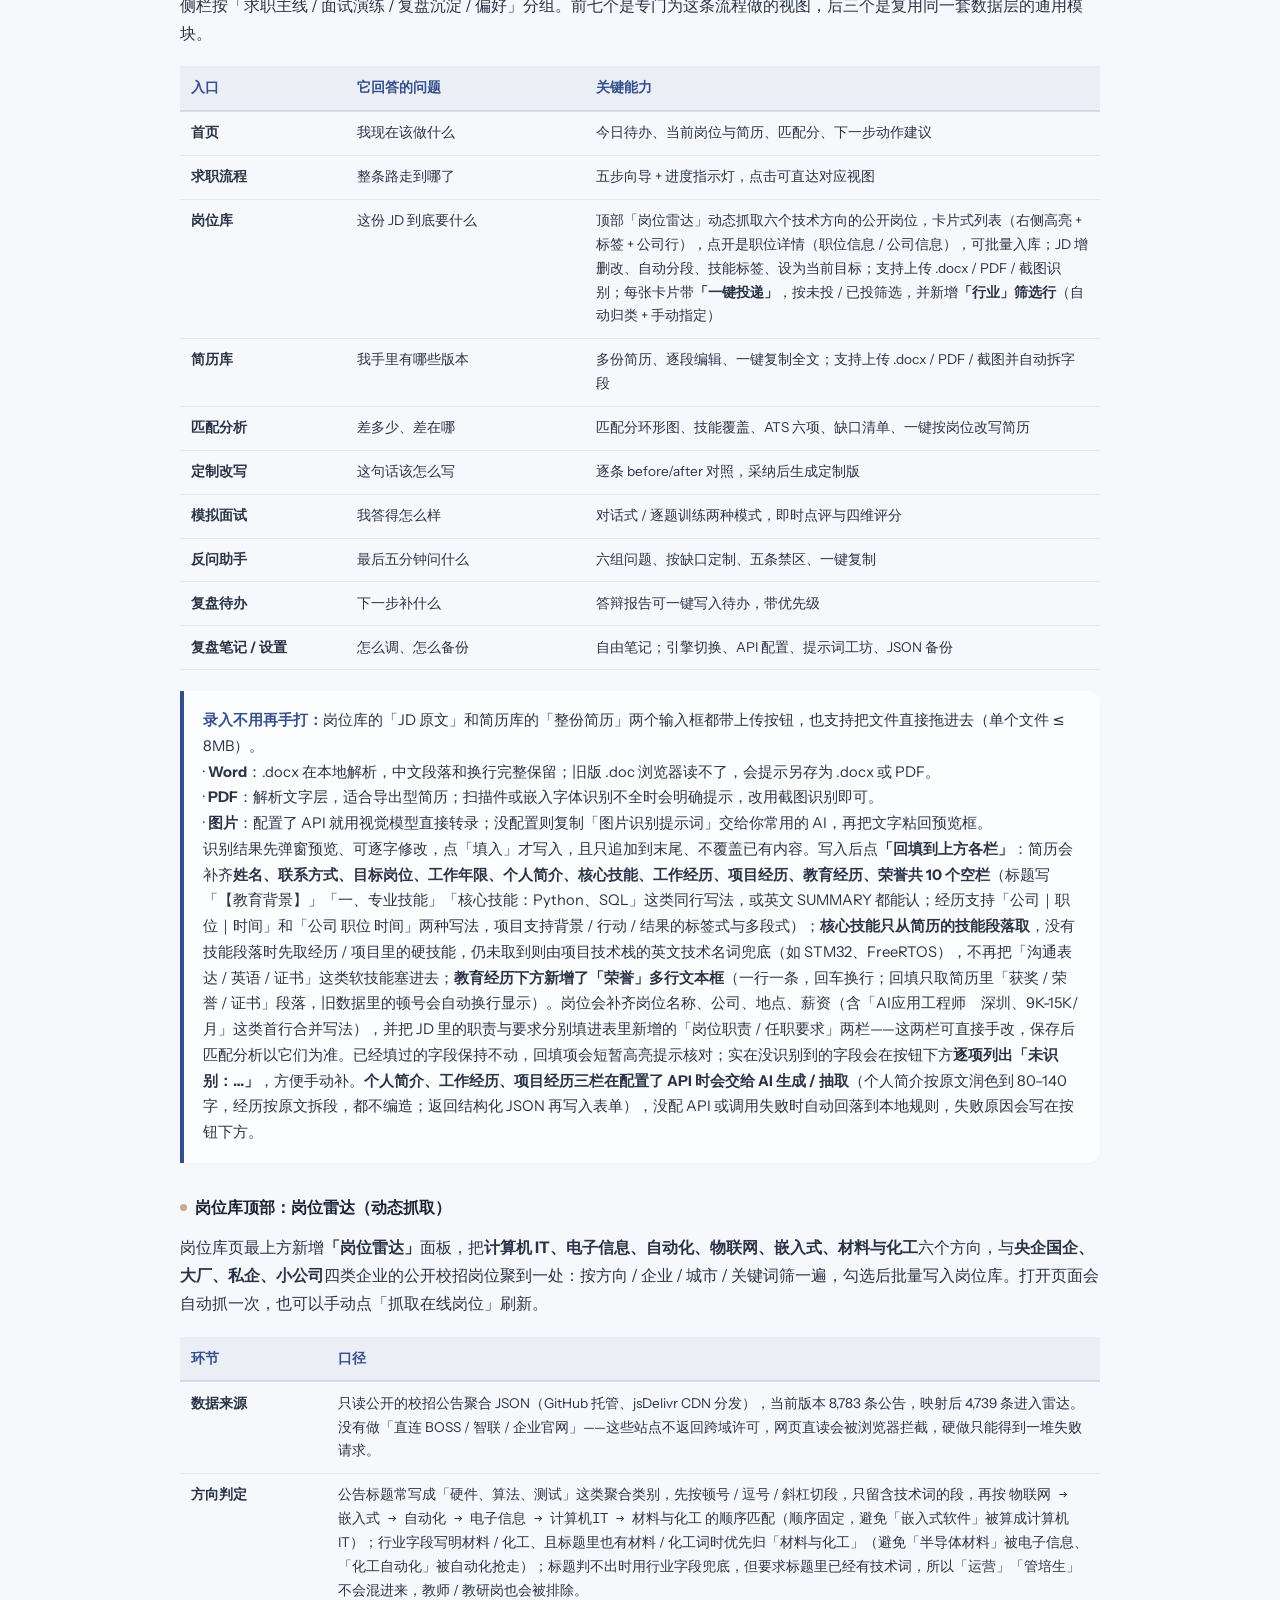
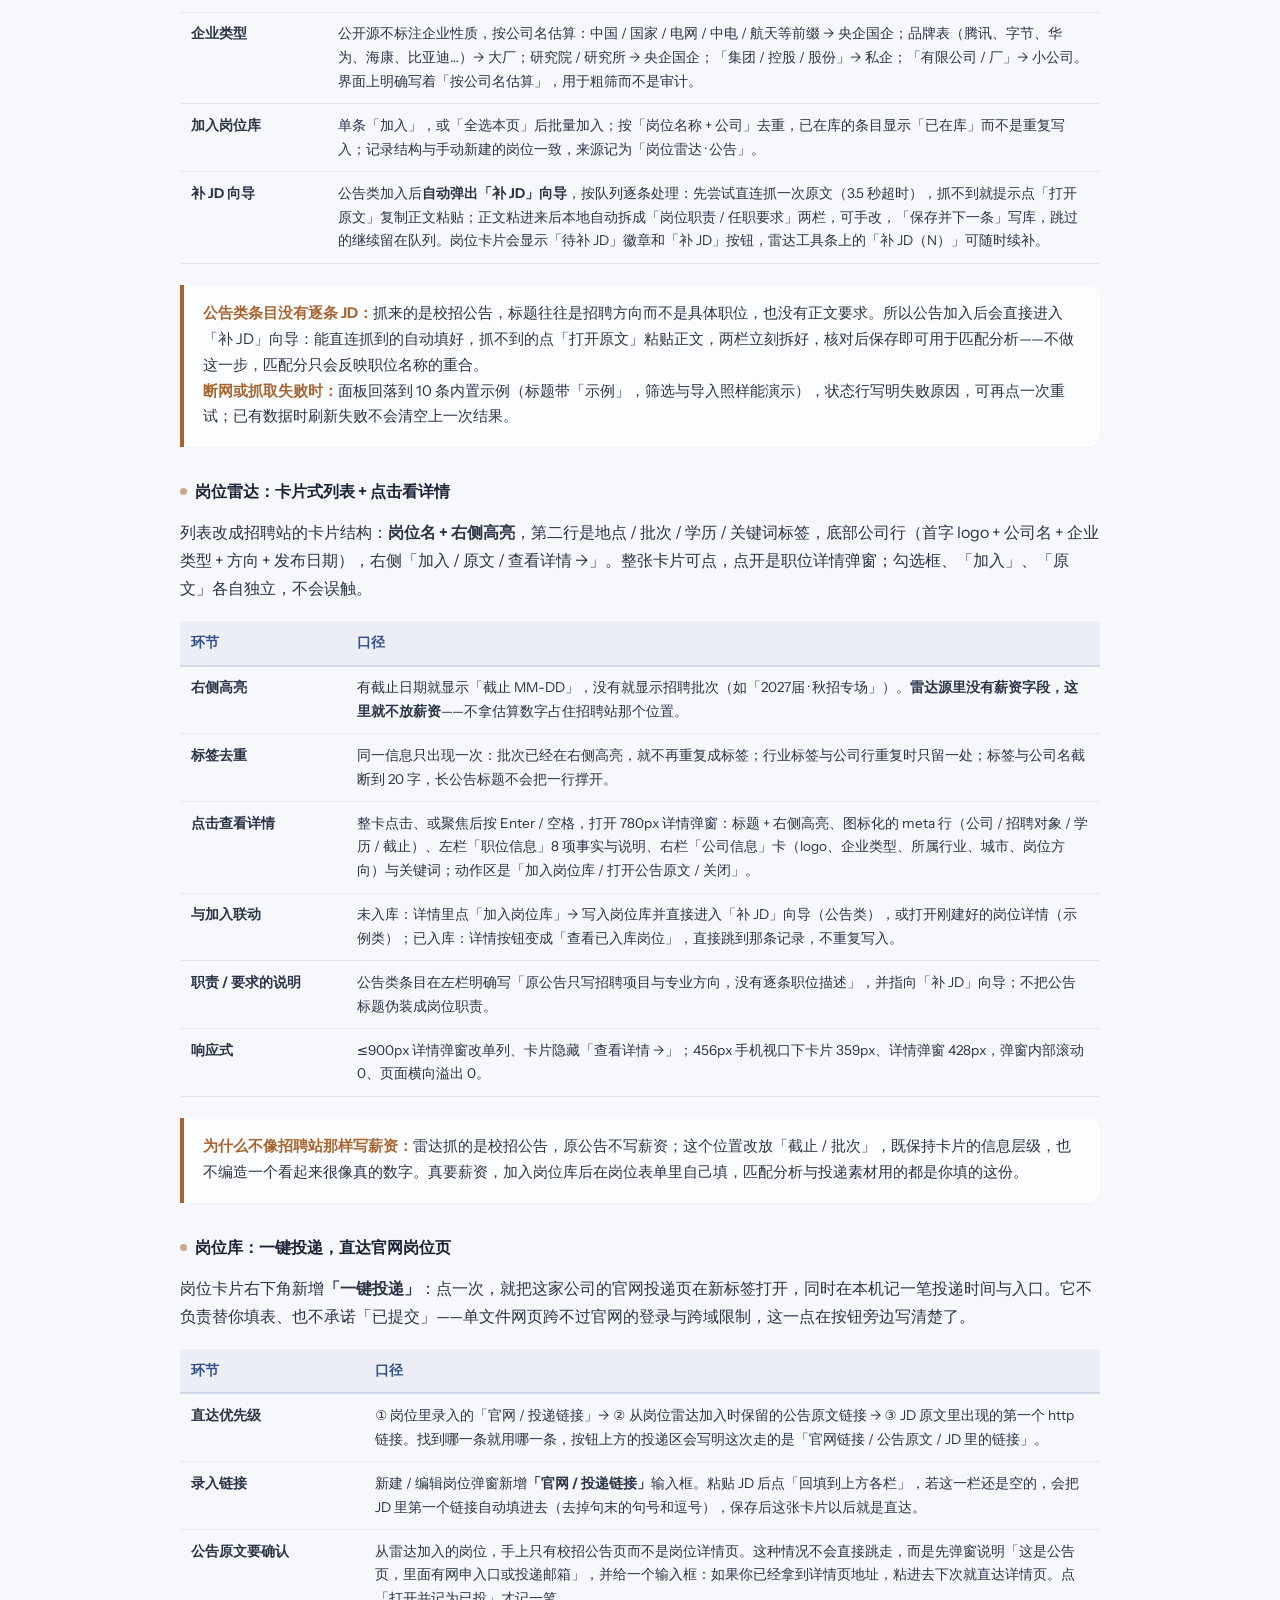
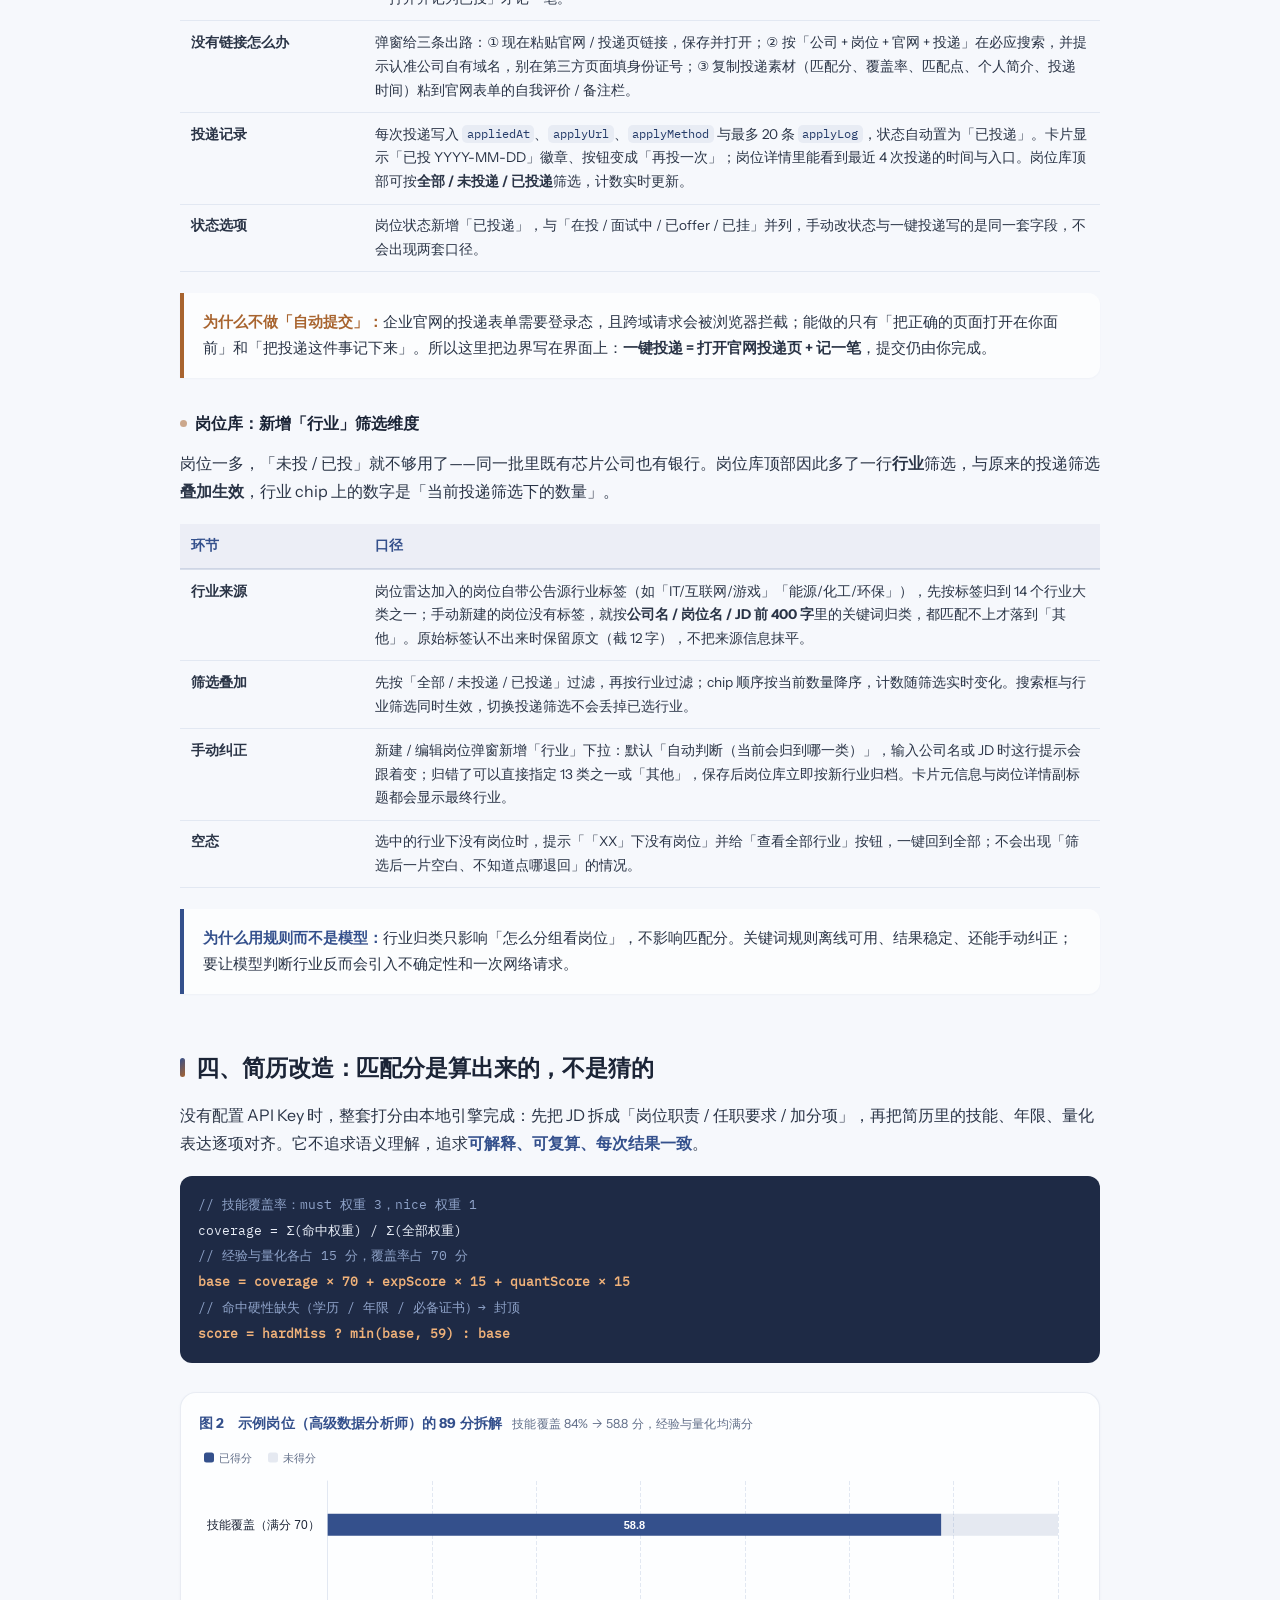
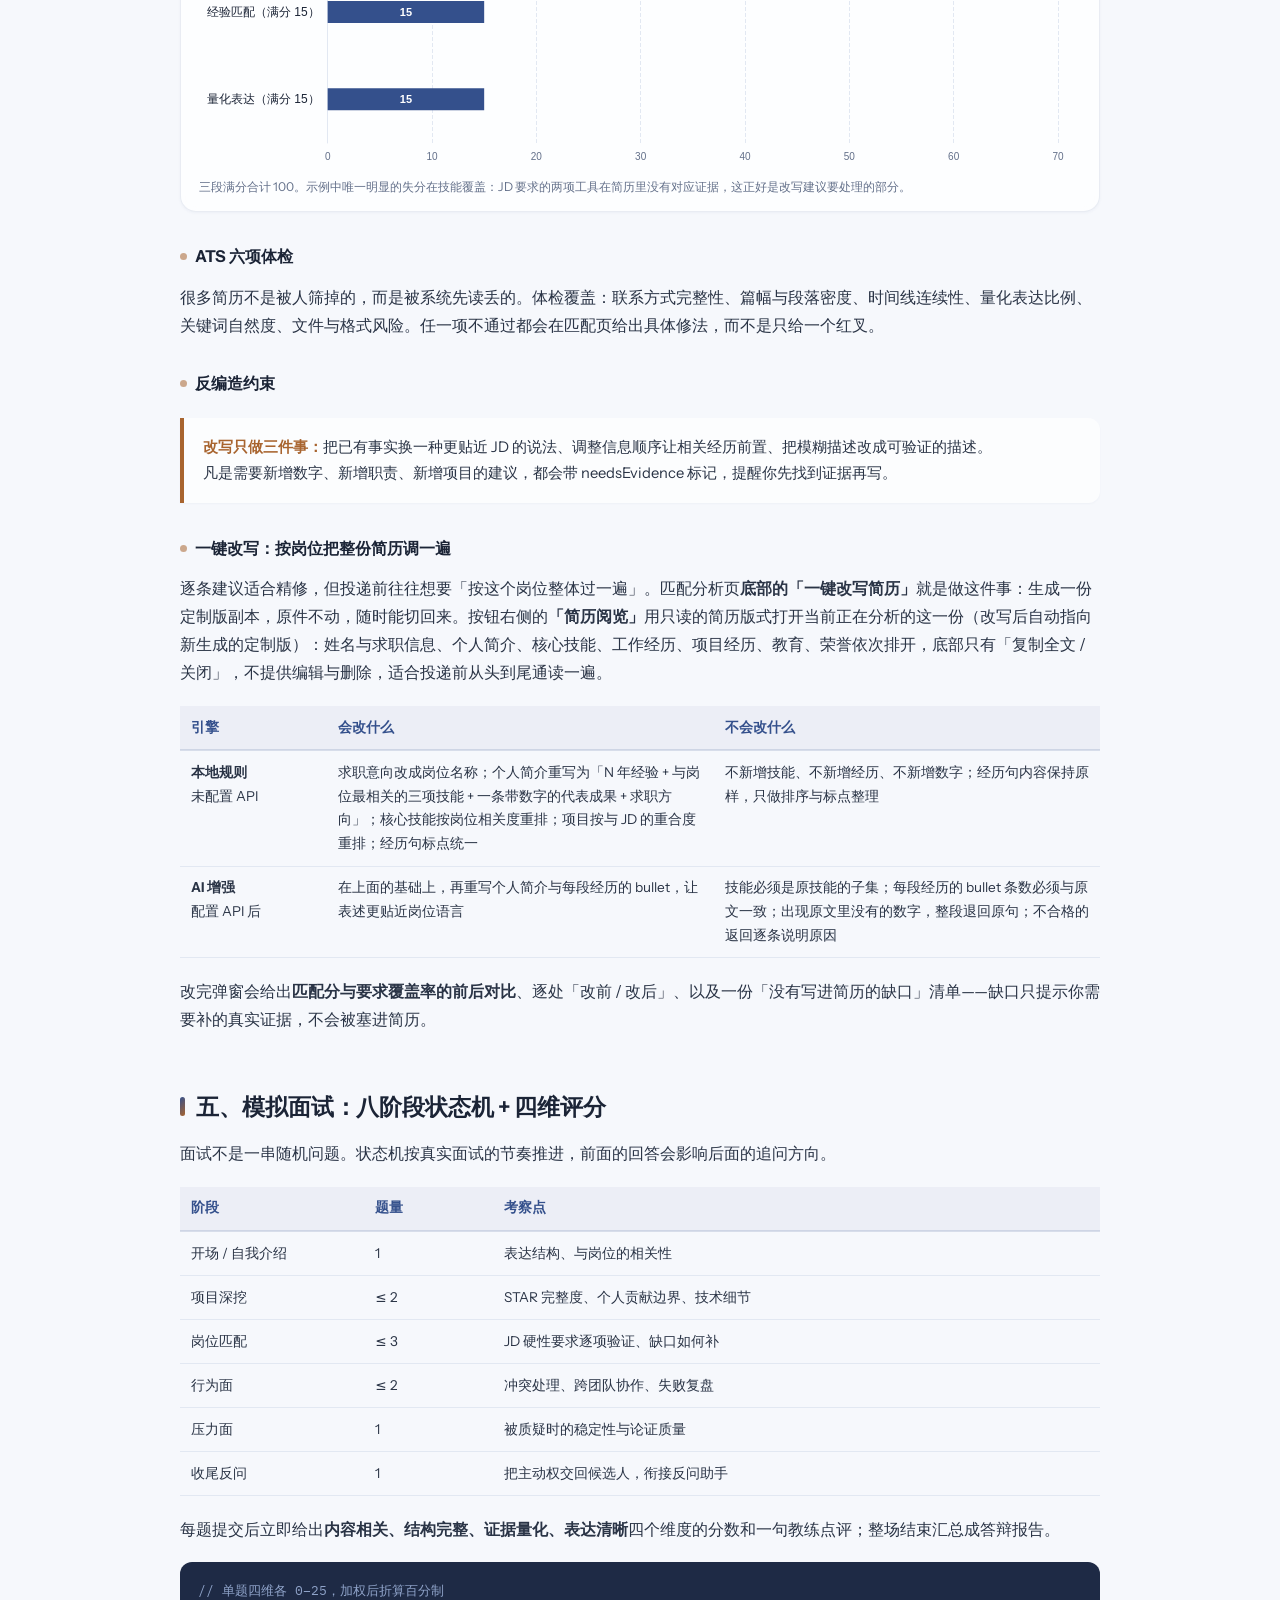
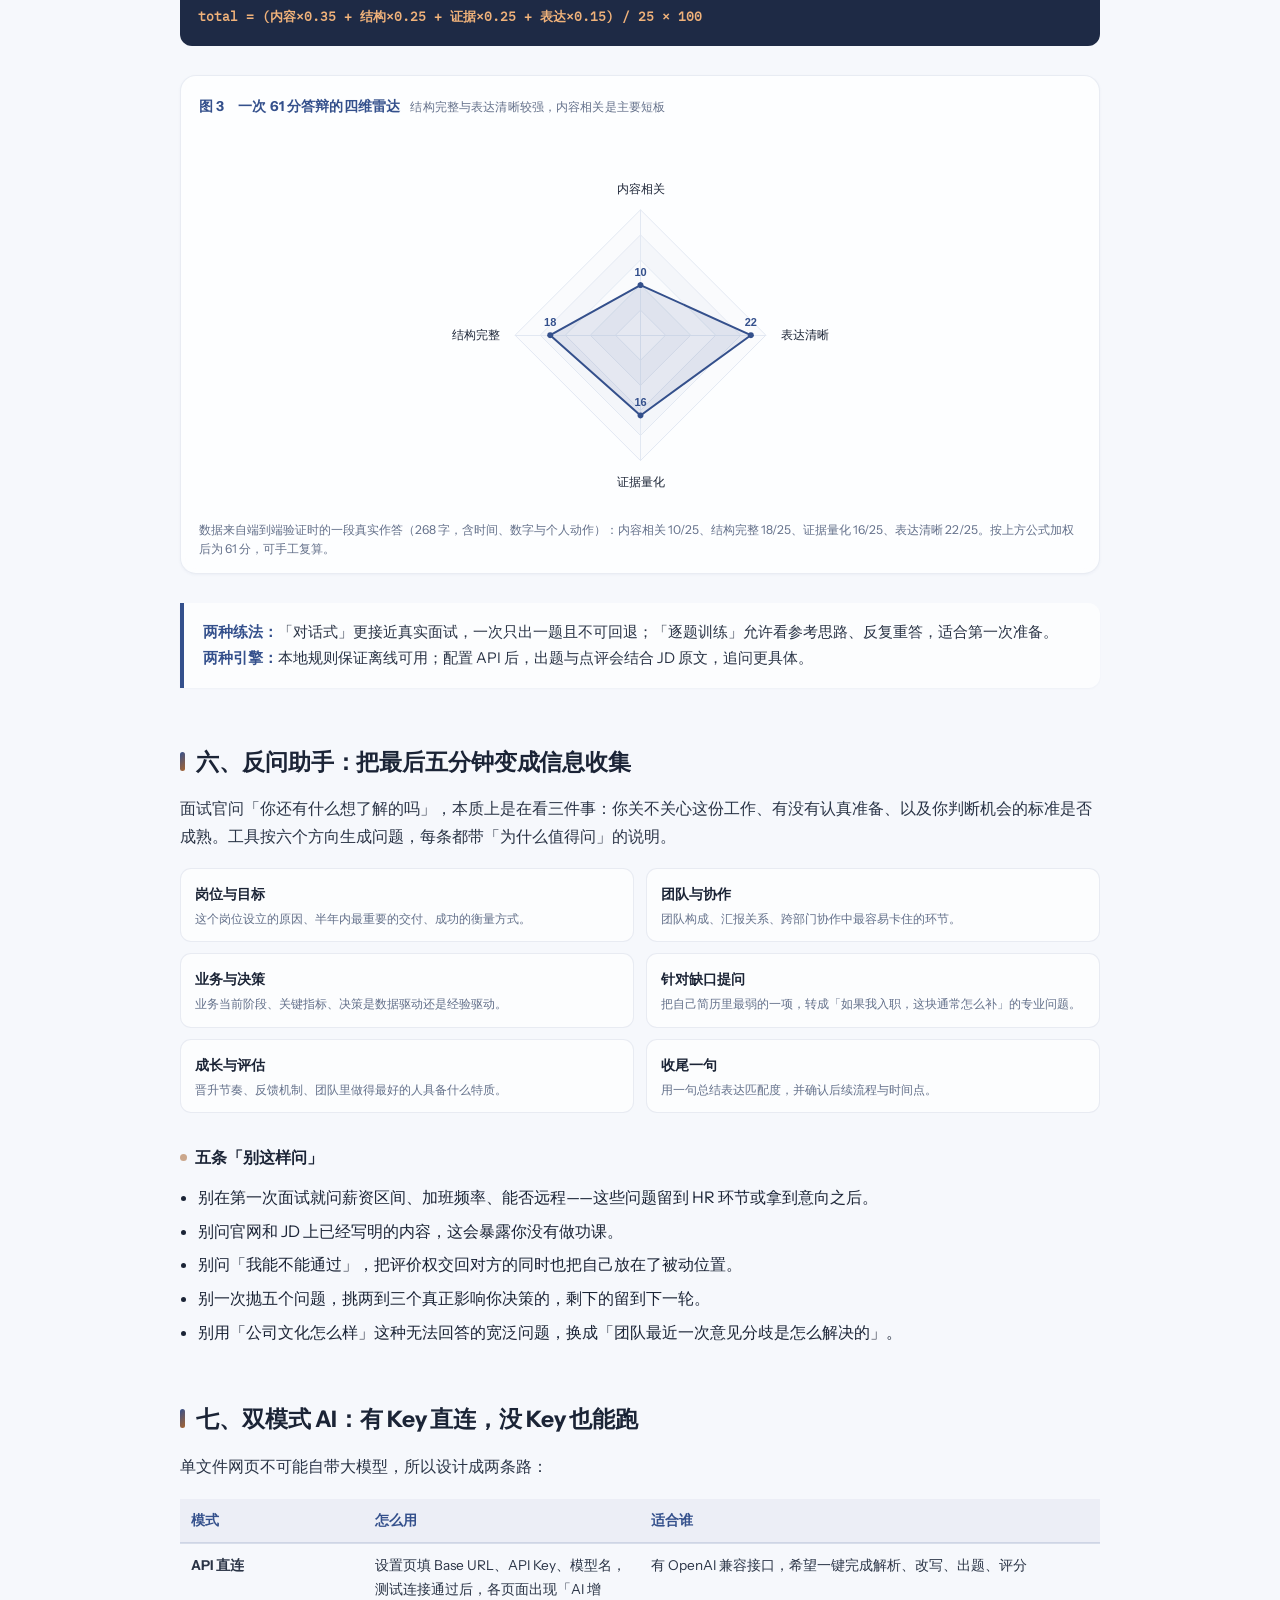
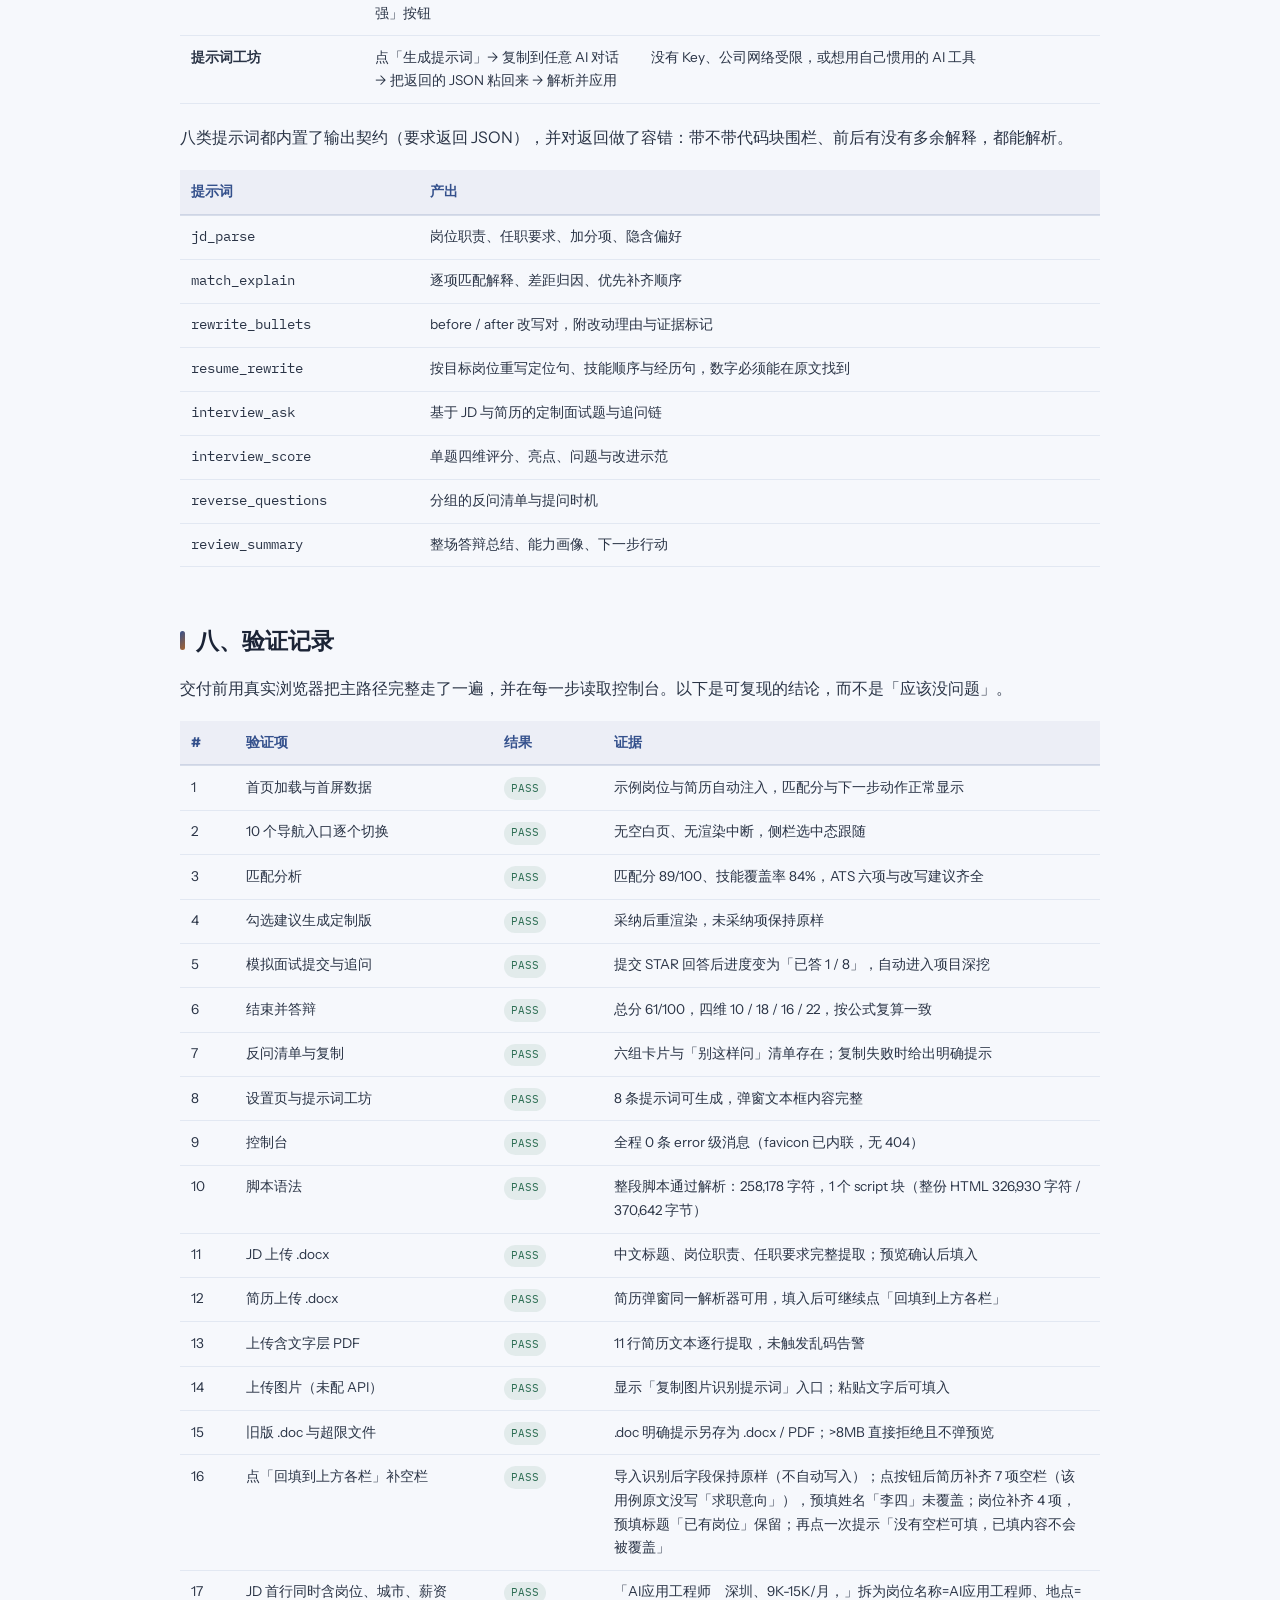
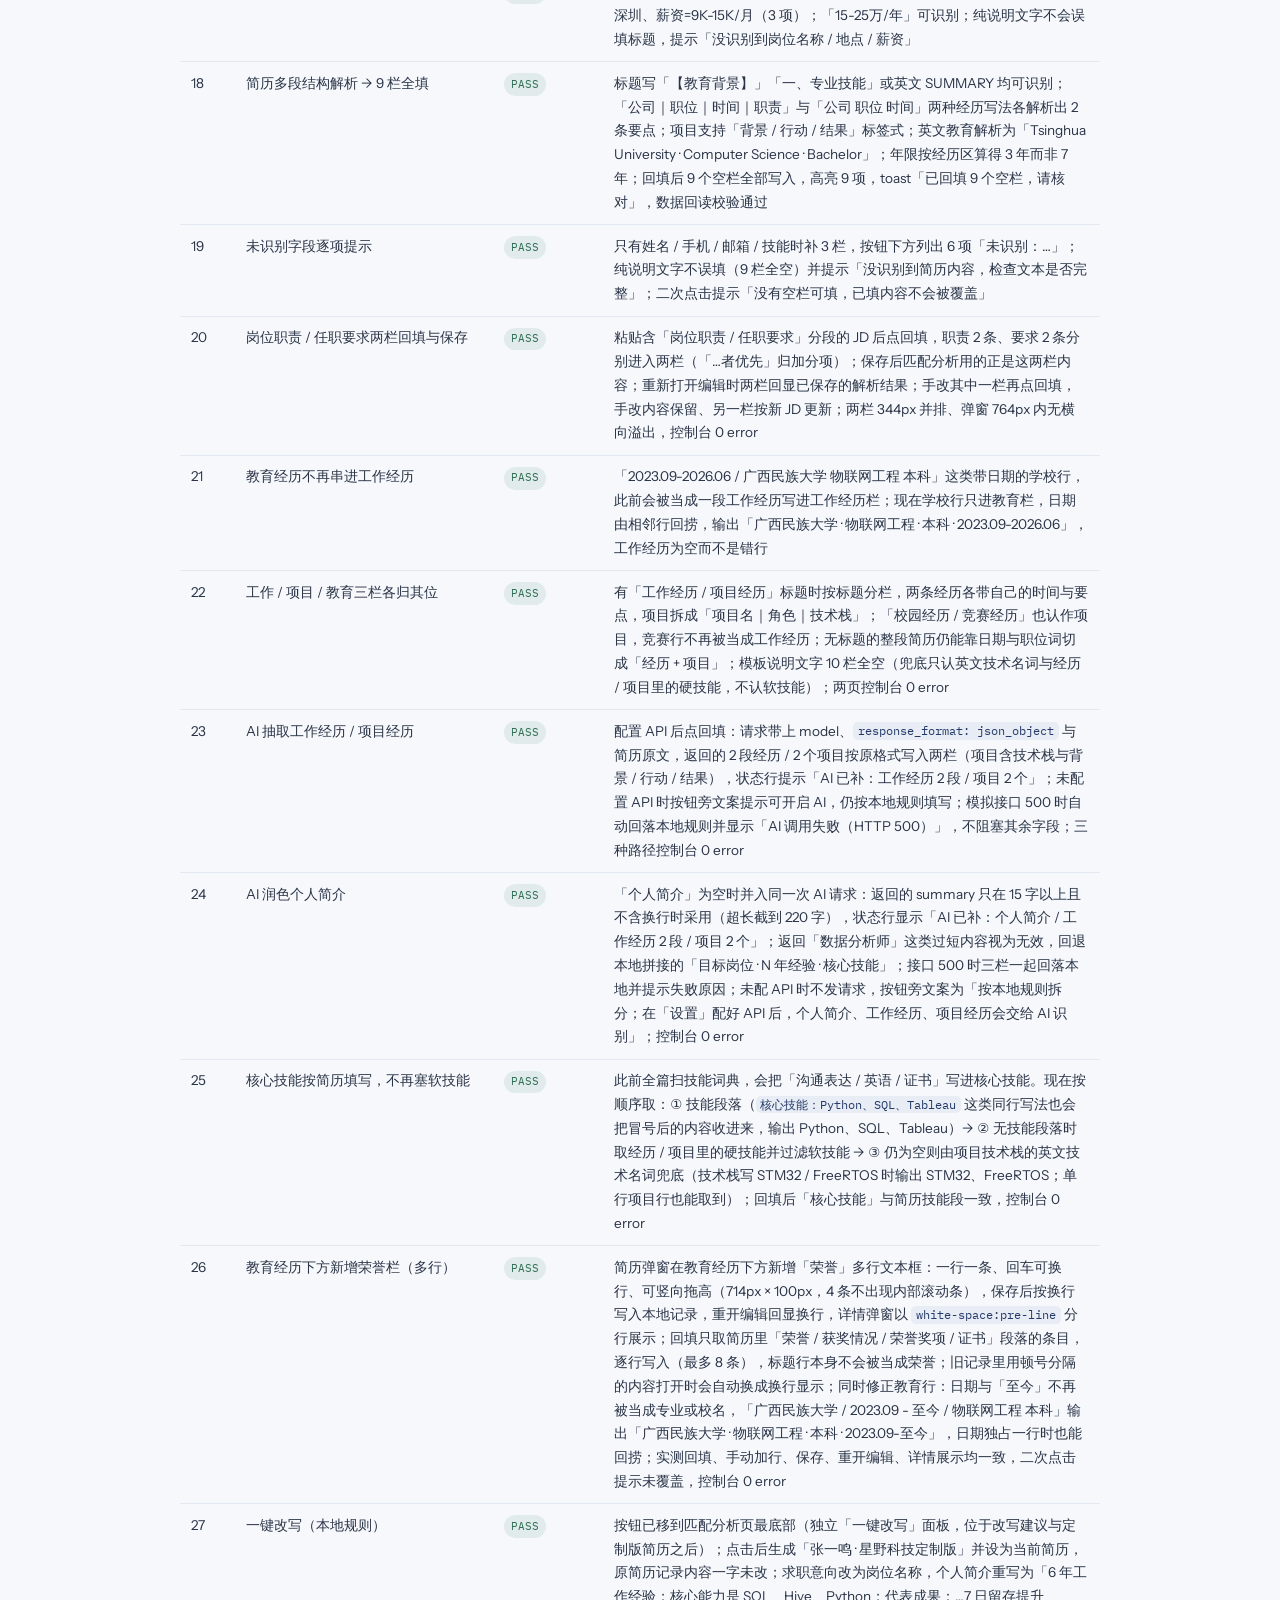
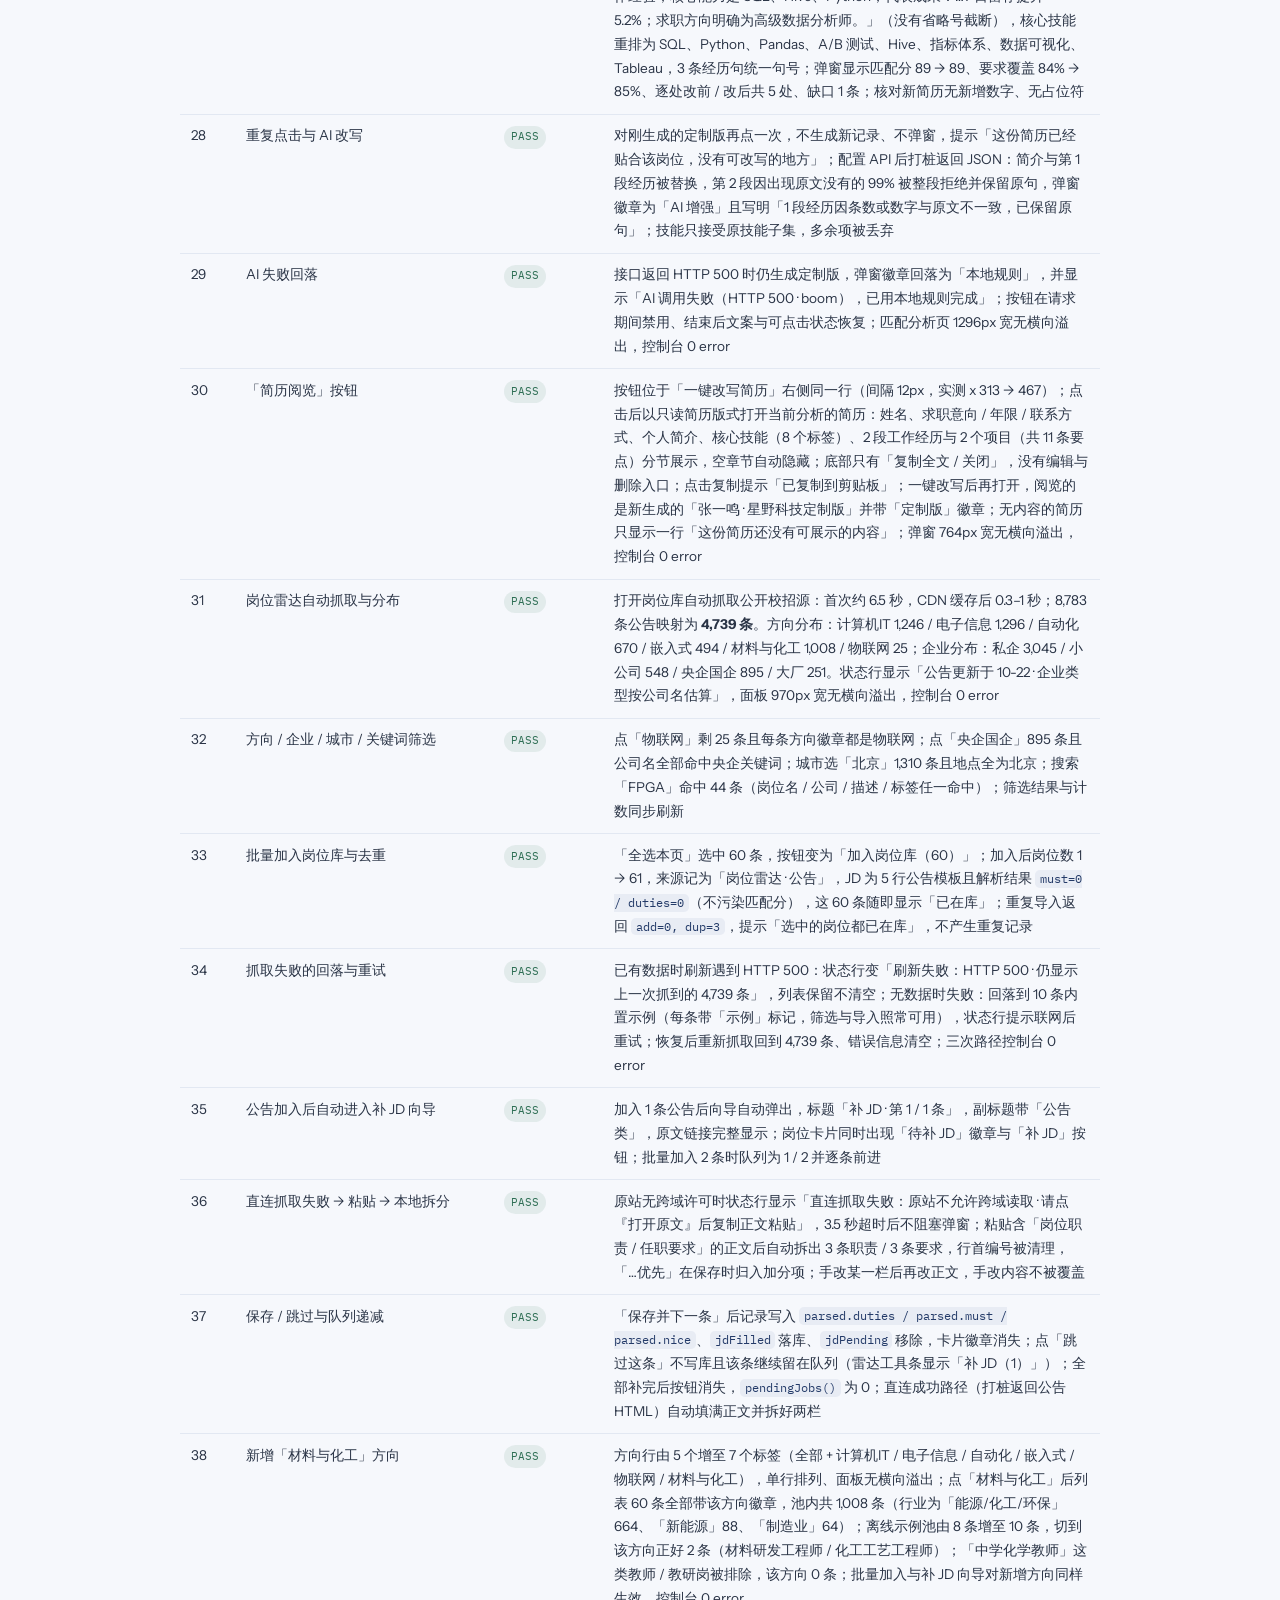
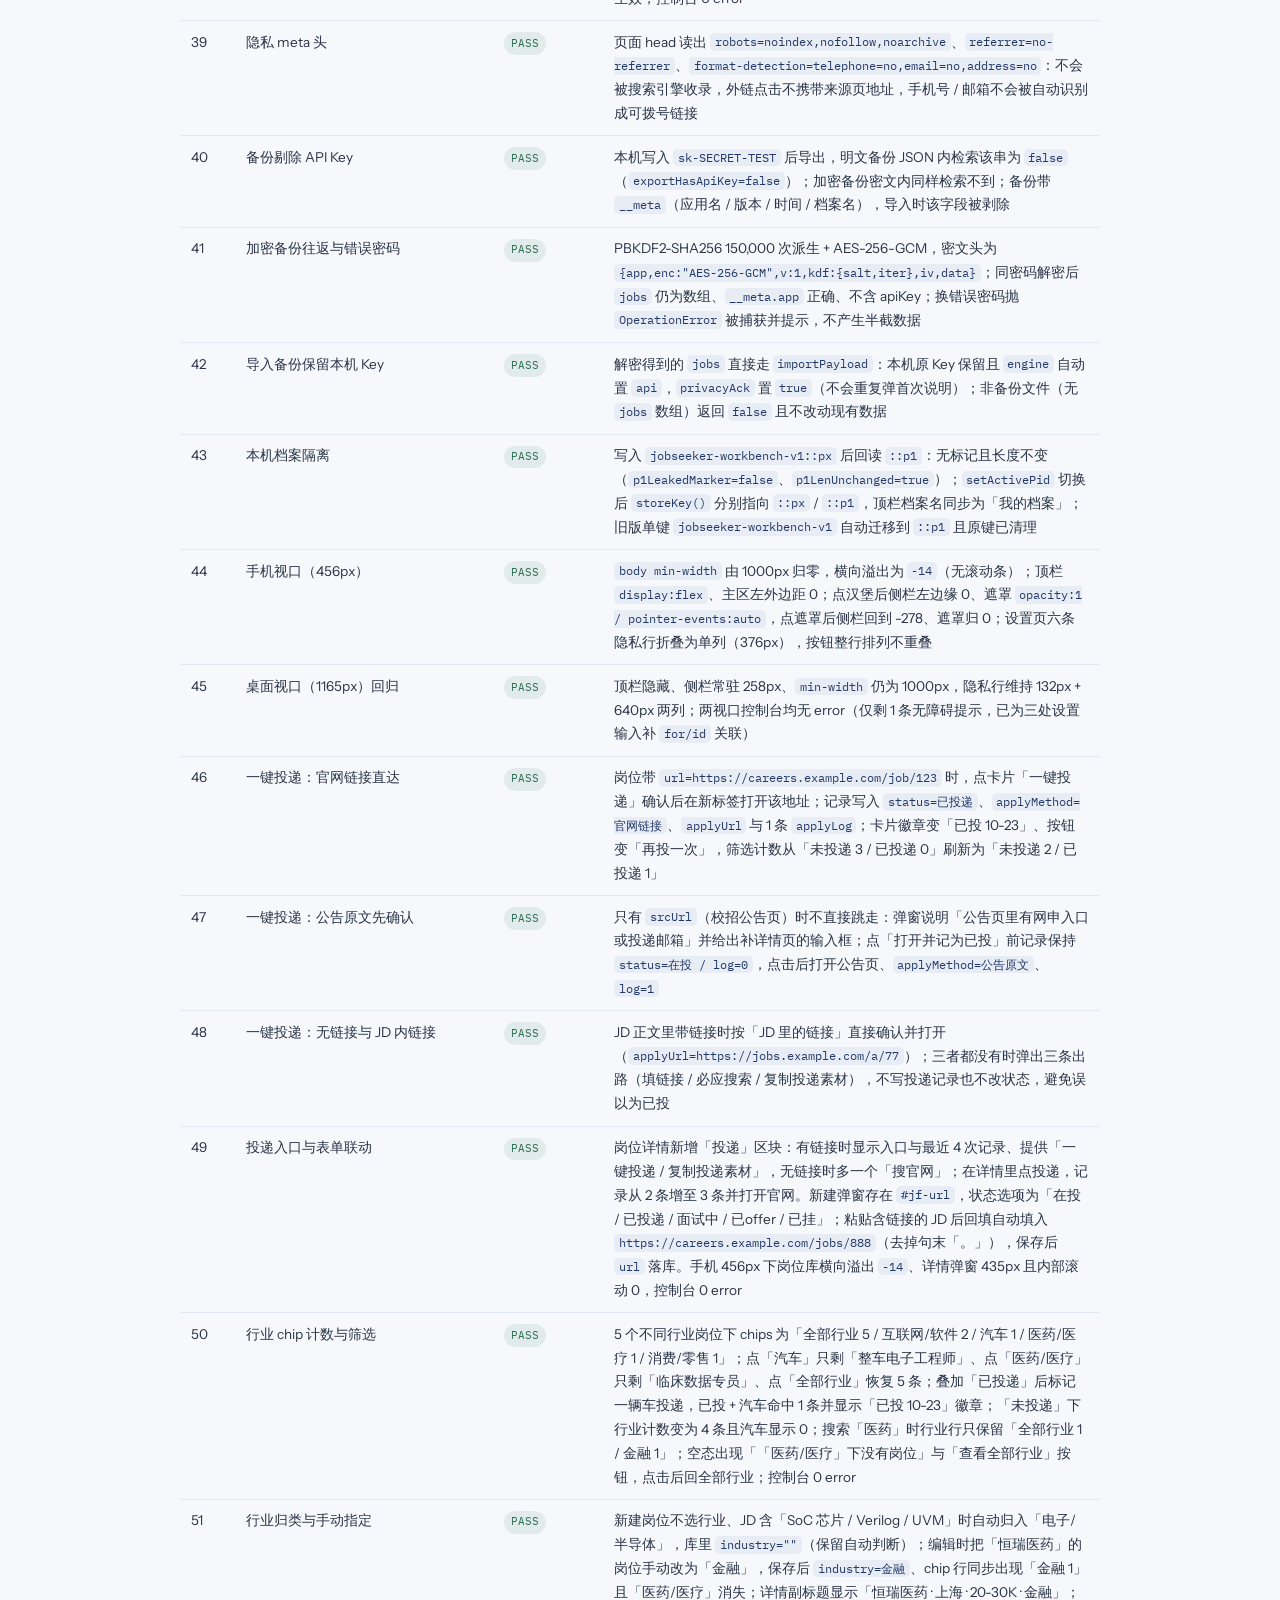
==== commit 25ef1a57: "feat: 岗位雷达改卡片式列表，点击查看岗位详情 (v1.4) 卡片：左侧岗位名 + 右上角高亮截止/批次，中部地点/对象/学历与技能标签，底部公司行；整卡可点查看详情，勾选与原文链接不触发弹窗。详" ====
--- a/report.html
+++ b/report.html
@@ -142,7 +142,7 @@
     <span>一个离线可用的求职工作台：把「岗位 JD + 个人简历」变成一份有针对性的简历、一场能练的模拟面试，以及一组真正加分的反问。</span>
   </h1>
   <div class="meta-line">
-    <span>版本 v1.3</span><i></i><span>形态 单文件网页 · 手机 / 桌面自适应</span><i></i><span>部署 静态链接 · 无后端 · 数据不出本机</span><i></i><span class="mono">2026-10-23</span>
+    <span>版本 v1.4</span><i></i><span>形态 单文件网页 · 手机 / 桌面自适应</span><i></i><span>部署 静态链接 · 无后端 · 数据不出本机</span><i></i><span class="mono">2026-10-23</span>
   </div>
 </header>
 
@@ -150,7 +150,7 @@
   <div class="metric"><b>10<em>个</em></b><span>导航入口，覆盖投递前到面试后</span></div>
   <div class="metric"><b>8<em>类</em></b><span>可复用 AI 提示词，支持提示词工坊</span></div>
   <div class="metric"><b>31<em>组</em></b><span>本地技能词典，无网络也能算匹配</span></div>
-  <div class="metric"><b>51<em>项</em></b><span>端到端验证用例，控制台 0 条报错</span></div>
+  <div class="metric"><b>53<em>项</em></b><span>端到端验证用例，控制台 0 条报错</span></div>
 </div>
 
 <main>
@@ -211,7 +211,7 @@
       <tbody>
         <tr><td><strong>首页</strong></td><td>我现在该做什么</td><td>今日待办、当前岗位与简历、匹配分、下一步动作建议</td></tr>
         <tr><td><strong>求职流程</strong></td><td>整条路走到哪了</td><td>五步向导 + 进度指示灯，点击可直达对应视图</td></tr>
-        <tr><td><strong>岗位库</strong></td><td>这份 JD 到底要什么</td><td>顶部「岗位雷达」动态抓取五个技术方向的公开岗位并可批量入库；JD 增删改、自动分段、技能标签、设为当前目标；支持上传 .docx / PDF / 截图识别；每张卡片带<strong>「一键投递」</strong>，按未投 / 已投筛选，并新增<strong>「行业」筛选行</strong>（自动归类 + 手动指定）</td></tr>
+        <tr><td><strong>岗位库</strong></td><td>这份 JD 到底要什么</td><td>顶部「岗位雷达」动态抓取六个技术方向的公开岗位，卡片式列表（右侧高亮 + 标签 + 公司行），点开是职位详情（职位信息 / 公司信息），可批量入库；JD 增删改、自动分段、技能标签、设为当前目标；支持上传 .docx / PDF / 截图识别；每张卡片带<strong>「一键投递」</strong>，按未投 / 已投筛选，并新增<strong>「行业」筛选行</strong>（自动归类 + 手动指定）</td></tr>
         <tr><td><strong>简历库</strong></td><td>我手里有哪些版本</td><td>多份简历、逐段编辑、一键复制全文；支持上传 .docx / PDF / 截图并自动拆字段</td></tr>
         <tr><td><strong>匹配分析</strong></td><td>差多少、差在哪</td><td>匹配分环形图、技能覆盖、ATS 六项、缺口清单、一键按岗位改写简历</td></tr>
         <tr><td><strong>定制改写</strong></td><td>这句话该怎么写</td><td>逐条 before/after 对照，采纳后生成定制版</td></tr>
@@ -247,6 +247,25 @@
   <div class="callout">
     <b>公告类条目没有逐条 JD：</b>抓来的是校招公告，标题往往是招聘方向而不是具体职位，也没有正文要求。所以公告加入后会直接进入「补 JD」向导：能直连抓到的自动填好，抓不到的点「打开原文」粘贴正文，两栏立刻拆好，核对后保存即可用于匹配分析——不做这一步，匹配分只会反映职位名称的重合。<br>
     <b>断网或抓取失败时：</b>面板回落到 10 条内置示例（标题带「示例」，筛选与导入照样能演示），状态行写明失败原因，可再点一次重试；已有数据时刷新失败不会清空上一次结果。
+  </div>
+
+  <h3>岗位雷达：卡片式列表 + 点击看详情</h3>
+  <p>列表改成招聘站的卡片结构：<strong>岗位名 + 右侧高亮</strong>，第二行是地点 / 批次 / 学历 / 关键词标签，底部公司行（首字 logo + 公司名 + 企业类型 + 方向 + 发布日期），右侧「加入 / 原文 / 查看详情 →」。整张卡片可点，点开是职位详情弹窗；勾选框、「加入」、「原文」各自独立，不会误触。</p>
+  <div class="table-wrap">
+    <table>
+      <thead><tr><th style="width:18%">环节</th><th>口径</th></tr></thead>
+      <tbody>
+        <tr><td><strong>右侧高亮</strong></td><td>有截止日期就显示「截止 MM-DD」，没有就显示招聘批次（如「2027届 · 秋招专场」）。<strong>雷达源里没有薪资字段，这里就不放薪资</strong>——不拿估算数字占住招聘站那个位置。</td></tr>
+        <tr><td><strong>标签去重</strong></td><td>同一信息只出现一次：批次已经在右侧高亮，就不再重复成标签；行业标签与公司行重复时只留一处；标签与公司名截断到 20 字，长公告标题不会把一行撑开。</td></tr>
+        <tr><td><strong>点击查看详情</strong></td><td>整卡点击、或聚焦后按 Enter / 空格，打开 780px 详情弹窗：标题 + 右侧高亮、图标化的 meta 行（公司 / 招聘对象 / 学历 / 截止）、左栏「职位信息」8 项事实与说明、右栏「公司信息」卡（logo、企业类型、所属行业、城市、岗位方向）与关键词；动作区是「加入岗位库 / 打开公告原文 / 关闭」。</td></tr>
+        <tr><td><strong>与加入联动</strong></td><td>未入库：详情里点「加入岗位库」→ 写入岗位库并直接进入「补 JD」向导（公告类），或打开刚建好的岗位详情（示例类）；已入库：详情按钮变成「查看已入库岗位」，直接跳到那条记录，不重复写入。</td></tr>
+        <tr><td><strong>职责 / 要求的说明</strong></td><td>公告类条目在左栏明确写「原公告只写招聘项目与专业方向，没有逐条职位描述」，并指向「补 JD」向导；不把公告标题伪装成岗位职责。</td></tr>
+        <tr><td><strong>响应式</strong></td><td>≤900px 详情弹窗改单列、卡片隐藏「查看详情 →」；456px 手机视口下卡片 359px、详情弹窗 428px，弹窗内部滚动 0、页面横向溢出 0。</td></tr>
+      </tbody>
+    </table>
+  </div>
+  <div class="callout">
+    <b>为什么不像招聘站那样写薪资：</b>雷达抓的是校招公告，原公告不写薪资；这个位置改放「截止 / 批次」，既保持卡片的信息层级，也不编造一个看起来很像真的数字。真要薪资，加入岗位库后在岗位表单里自己填，匹配分析与投递素材用的都是你填的这份。
   </div>
 
   <h3>岗位库：一键投递，直达官网岗位页</h3>
@@ -433,7 +452,7 @@
         <tr><td>7</td><td>反问清单与复制</td><td><span class="tag ok">PASS</span></td><td>六组卡片与「别这样问」清单存在；复制失败时给出明确提示</td></tr>
         <tr><td>8</td><td>设置页与提示词工坊</td><td><span class="tag ok">PASS</span></td><td>8 条提示词可生成，弹窗文本框内容完整</td></tr>
         <tr><td>9</td><td>控制台</td><td><span class="tag ok">PASS</span></td><td>全程 0 条 error 级消息（favicon 已内联，无 404）</td></tr>
-        <tr><td>10</td><td>脚本语法</td><td><span class="tag ok">PASS</span></td><td>整段脚本通过解析：253,472 字符，1 个 script 块（整份 HTML 318,641 字符 / 361,696 字节）</td></tr>
+        <tr><td>10</td><td>脚本语法</td><td><span class="tag ok">PASS</span></td><td>整段脚本通过解析：258,178 字符，1 个 script 块（整份 HTML 326,930 字符 / 370,642 字节）</td></tr>
         <tr><td>11</td><td>JD 上传 .docx</td><td><span class="tag ok">PASS</span></td><td>中文标题、岗位职责、任职要求完整提取；预览确认后填入</td></tr>
         <tr><td>12</td><td>简历上传 .docx</td><td><span class="tag ok">PASS</span></td><td>简历弹窗同一解析器可用，填入后可继续点「回填到上方各栏」</td></tr>
         <tr><td>13</td><td>上传含文字层 PDF</td><td><span class="tag ok">PASS</span></td><td>11 行简历文本逐行提取，未触发乱码告警</td></tr>
@@ -475,6 +494,8 @@
         <tr><td>49</td><td>投递入口与表单联动</td><td><span class="tag ok">PASS</span></td><td>岗位详情新增「投递」区块：有链接时显示入口与最近 4 次记录、提供「一键投递 / 复制投递素材」，无链接时多一个「搜官网」；在详情里点投递，记录从 2 条增至 3 条并打开官网。新建弹窗存在 <code>#jf-url</code>，状态选项为「在投 / 已投递 / 面试中 / 已offer / 已挂」；粘贴含链接的 JD 后回填自动填入 <code>https://careers.example.com/jobs/888</code>（去掉句末「。」），保存后 <code>url</code> 落库。手机 456px 下岗位库横向溢出 <code>-14</code>、详情弹窗 435px 且内部滚动 0，控制台 0 error</td></tr>
         <tr><td>50</td><td>行业 chip 计数与筛选</td><td><span class="tag ok">PASS</span></td><td>5 个不同行业岗位下 chips 为「全部行业 5 / 互联网/软件 2 / 汽车 1 / 医药/医疗 1 / 消费/零售 1」；点「汽车」只剩「整车电子工程师」、点「医药/医疗」只剩「临床数据专员」、点「全部行业」恢复 5 条；叠加「已投递」后标记一辆车投递，已投 + 汽车命中 1 条并显示「已投 10-23」徽章；「未投递」下行业计数变为 4 条且汽车显示 0；搜索「医药」时行业行只保留「全部行业 1 / 金融 1」；空态出现「「医药/医疗」下没有岗位」与「查看全部行业」按钮，点击后回全部行业；控制台 0 error</td></tr>
         <tr><td>51</td><td>行业归类与手动指定</td><td><span class="tag ok">PASS</span></td><td>新建岗位不选行业、JD 含「SoC 芯片 / Verilog / UVM」时自动归入「电子/半导体」，库里 <code>industry=""</code>（保留自动判断）；编辑时把「恒瑞医药」的岗位手动改为「金融」，保存后 <code>industry=金融</code>、chip 行同步出现「金融 1」且「医药/医疗」消失；详情副标题显示「恒瑞医药 · 上海 · 20-30K · 金融」；弹窗「自动判断（…）」提示随公司名 / JD 输入实时更新为「电子/半导体」，手动选中后不会被输入覆盖；手机 456px 下 chip 行宽 416px、换行不溢出（<code>overflowX=0</code>）</td></tr>
+        <tr><td>52</td><td>雷达卡片改版（对齐招聘站列表）</td><td><span class="tag ok">PASS</span></td><td>1280px 下 60 张卡片：标题 15px / 800、右侧红色高亮、标签 11.5px 圆角、公司行含 22px 首字 logo；同一信息只出现一次（批次已在高亮位就不再重复成标签，行业与公司行重复时只留一处）；右侧「加入 / 原文」同一行、「查看详情 →」在下方；列表在 430px 内滚动，页面 <code>overflowX=0</code>；已在库条目显示「已在库」徽章且不再出现「加入」按钮</td></tr>
+        <tr><td>53</td><td>点击卡片查看岗位详情</td><td><span class="tag ok">PASS</span></td><td>点卡片打开 780px 弹窗：标题 + 高亮、图标 meta 行、左栏「职位信息」8 项事实、右栏「公司信息」卡与关键词；点勾选框 / 「原文」不触发弹窗（overlay 数保持 0），聚焦后按 Enter 可打开；未入库详情点「加入岗位库」→ 岗位数 +1、详情关闭并弹出「补 JD」向导；已入库条目按钮变为「查看已入库岗位」，点击后打开该岗位详情（标题一致）；示例条目无原文链接、标题带「示例」；≤900px 详情单列，456px 下弹窗 428px、内部滚动 0</td></tr>
       </tbody>
     </table>
   </div>
@@ -553,7 +574,7 @@
 </main>
 
 <footer>
-  <b>求职作战室 v1.3</b> · 单文件离线工作台，基于个人工作台模板改造，报告由 HTML 报告脚手架生成。<br>
+  <b>求职作战室 v1.4</b> · 单文件离线工作台，基于个人工作台模板改造，报告由 HTML 报告脚手架生成。<br>
   交付物：<span class="mono">jobseeker-workbench/jobseeker-workbench.html</span> + <span class="mono">assets/greet-banner.jpg</span> · 本报告：<span class="mono">jobseeker-report/jobseeker-report.html</span>
 </footer>
 
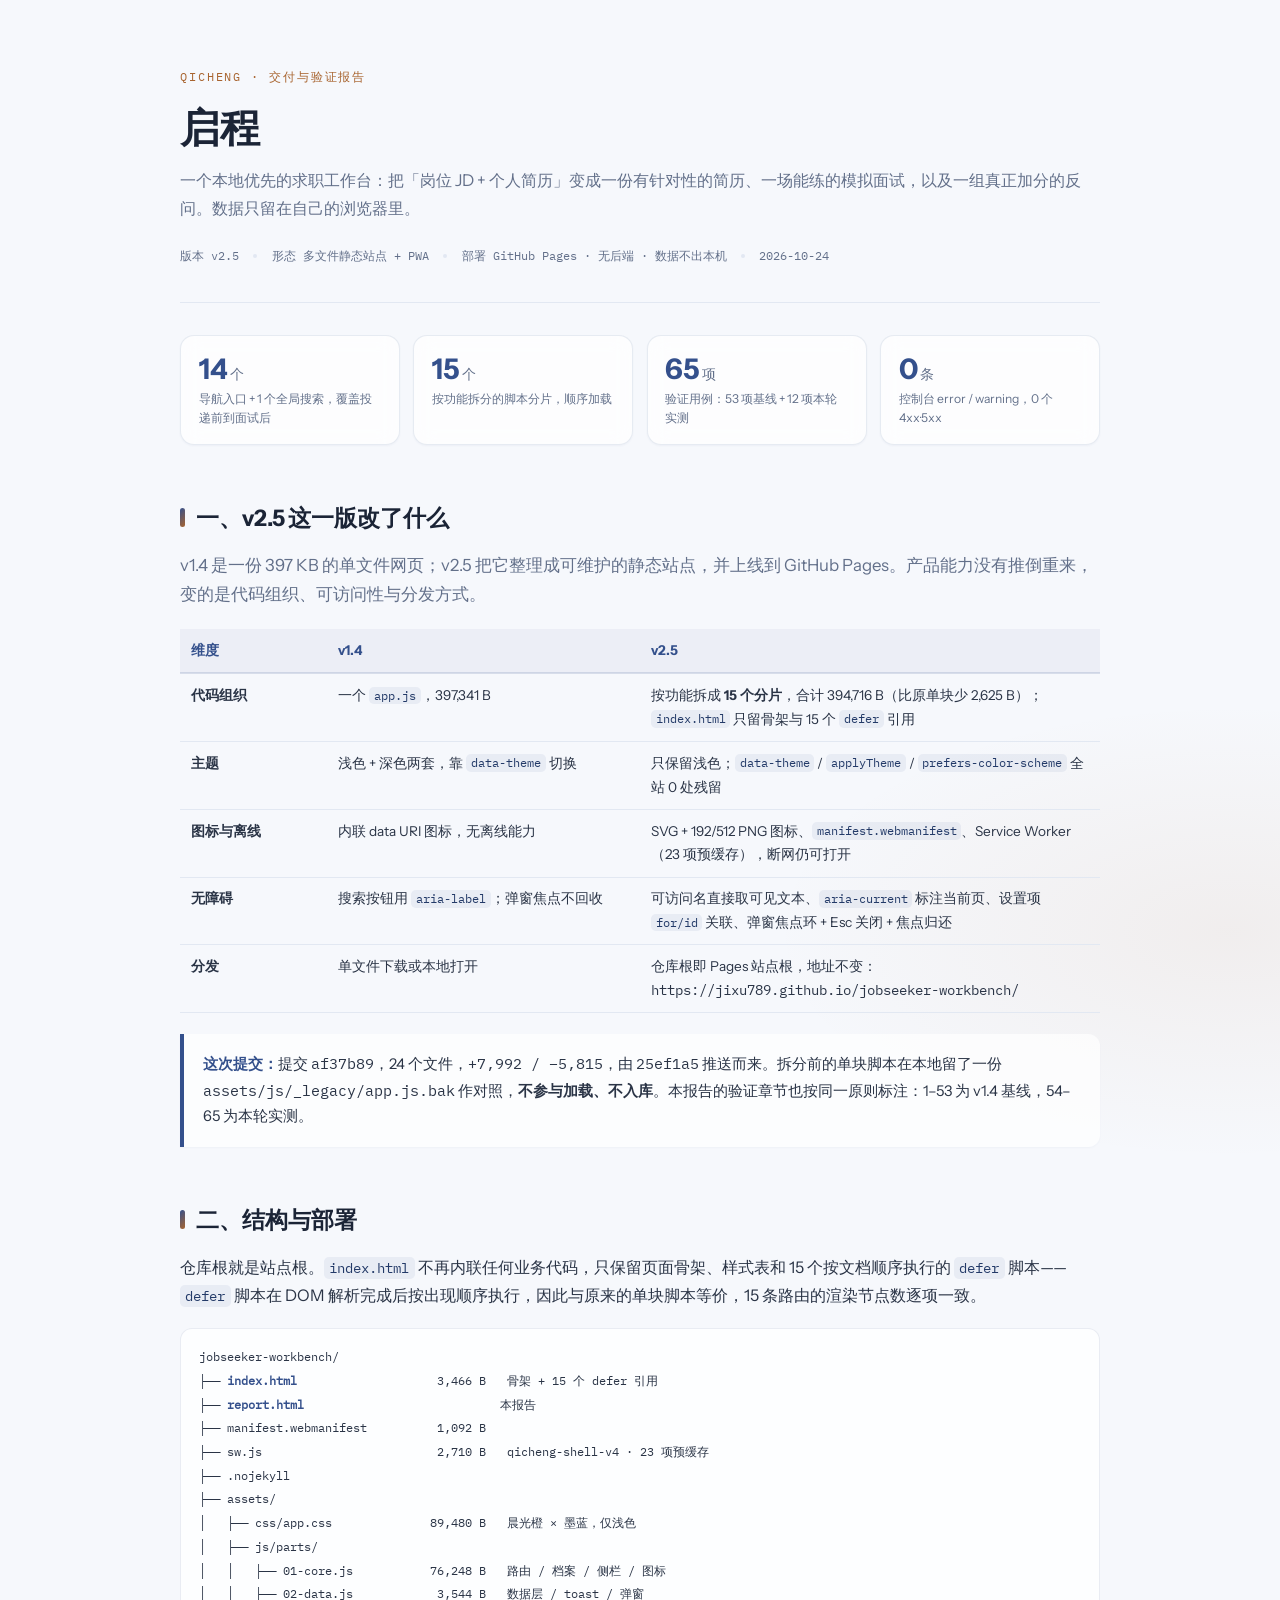
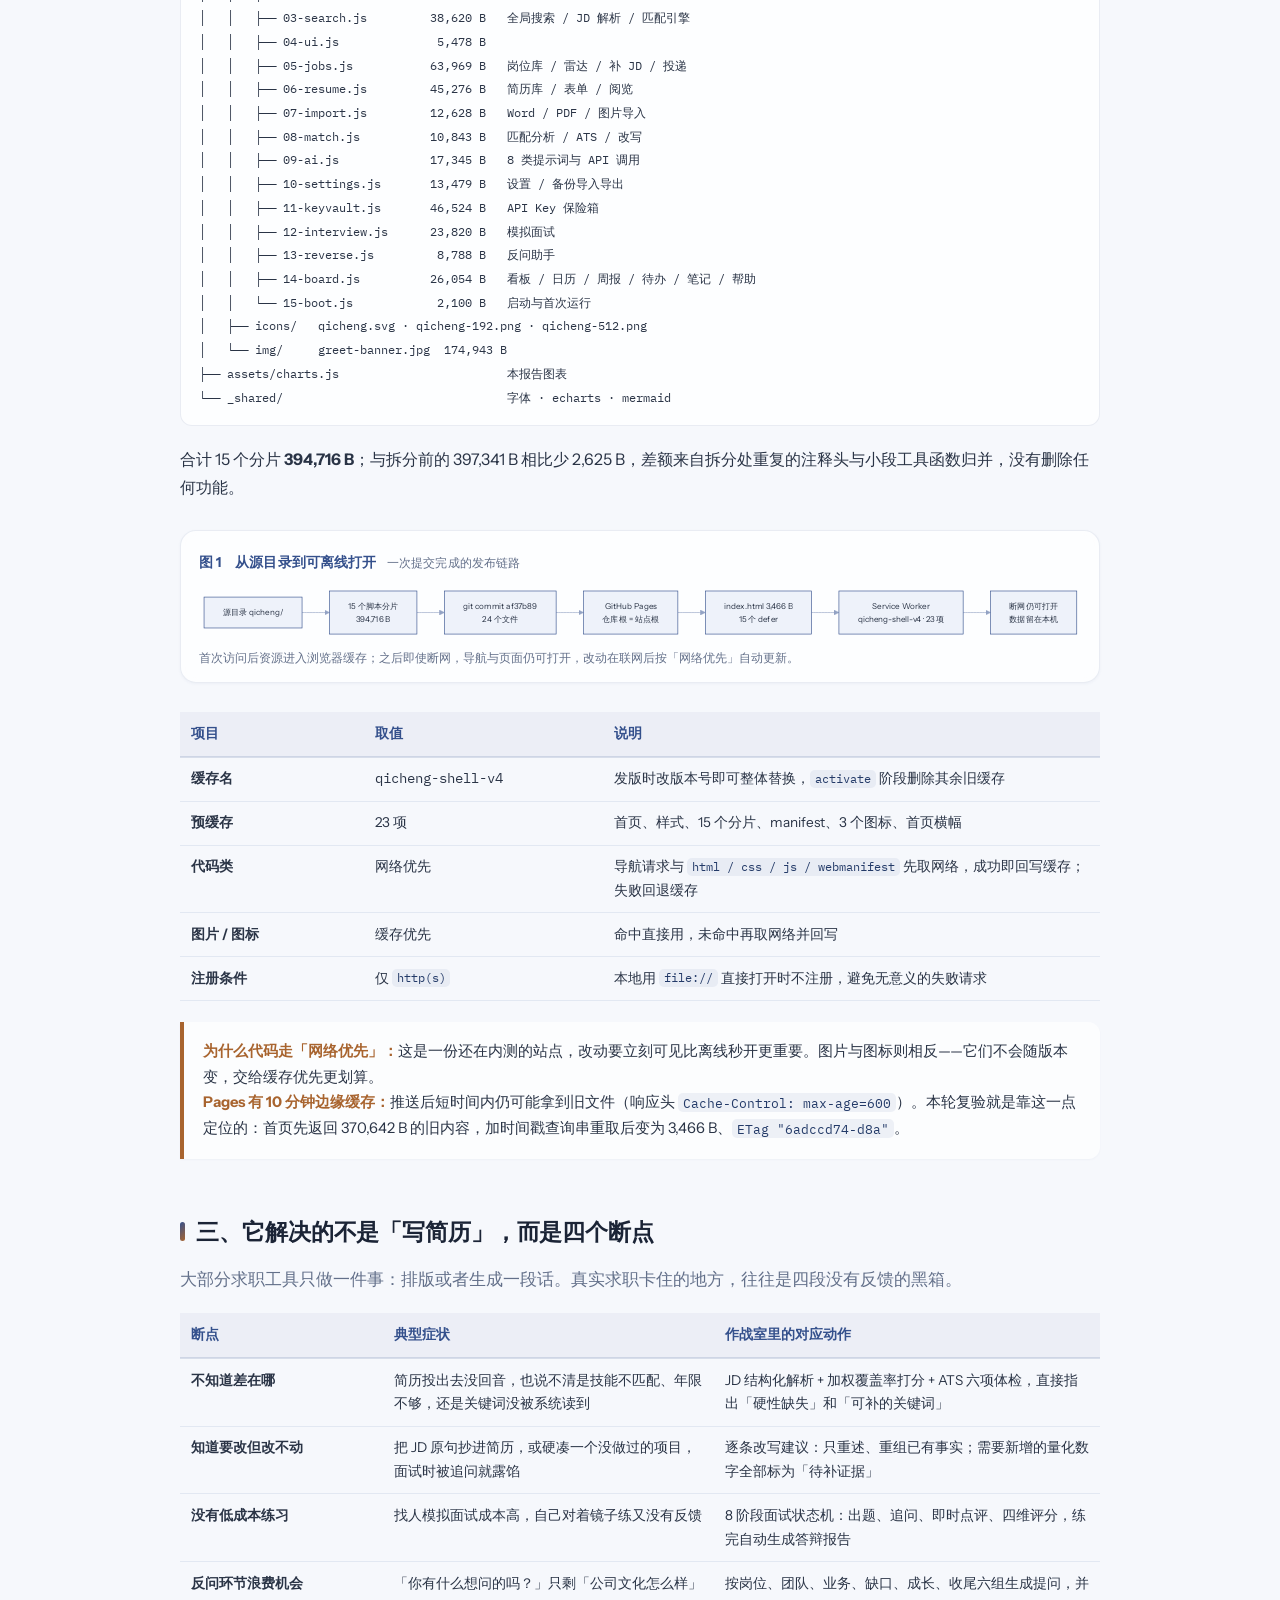
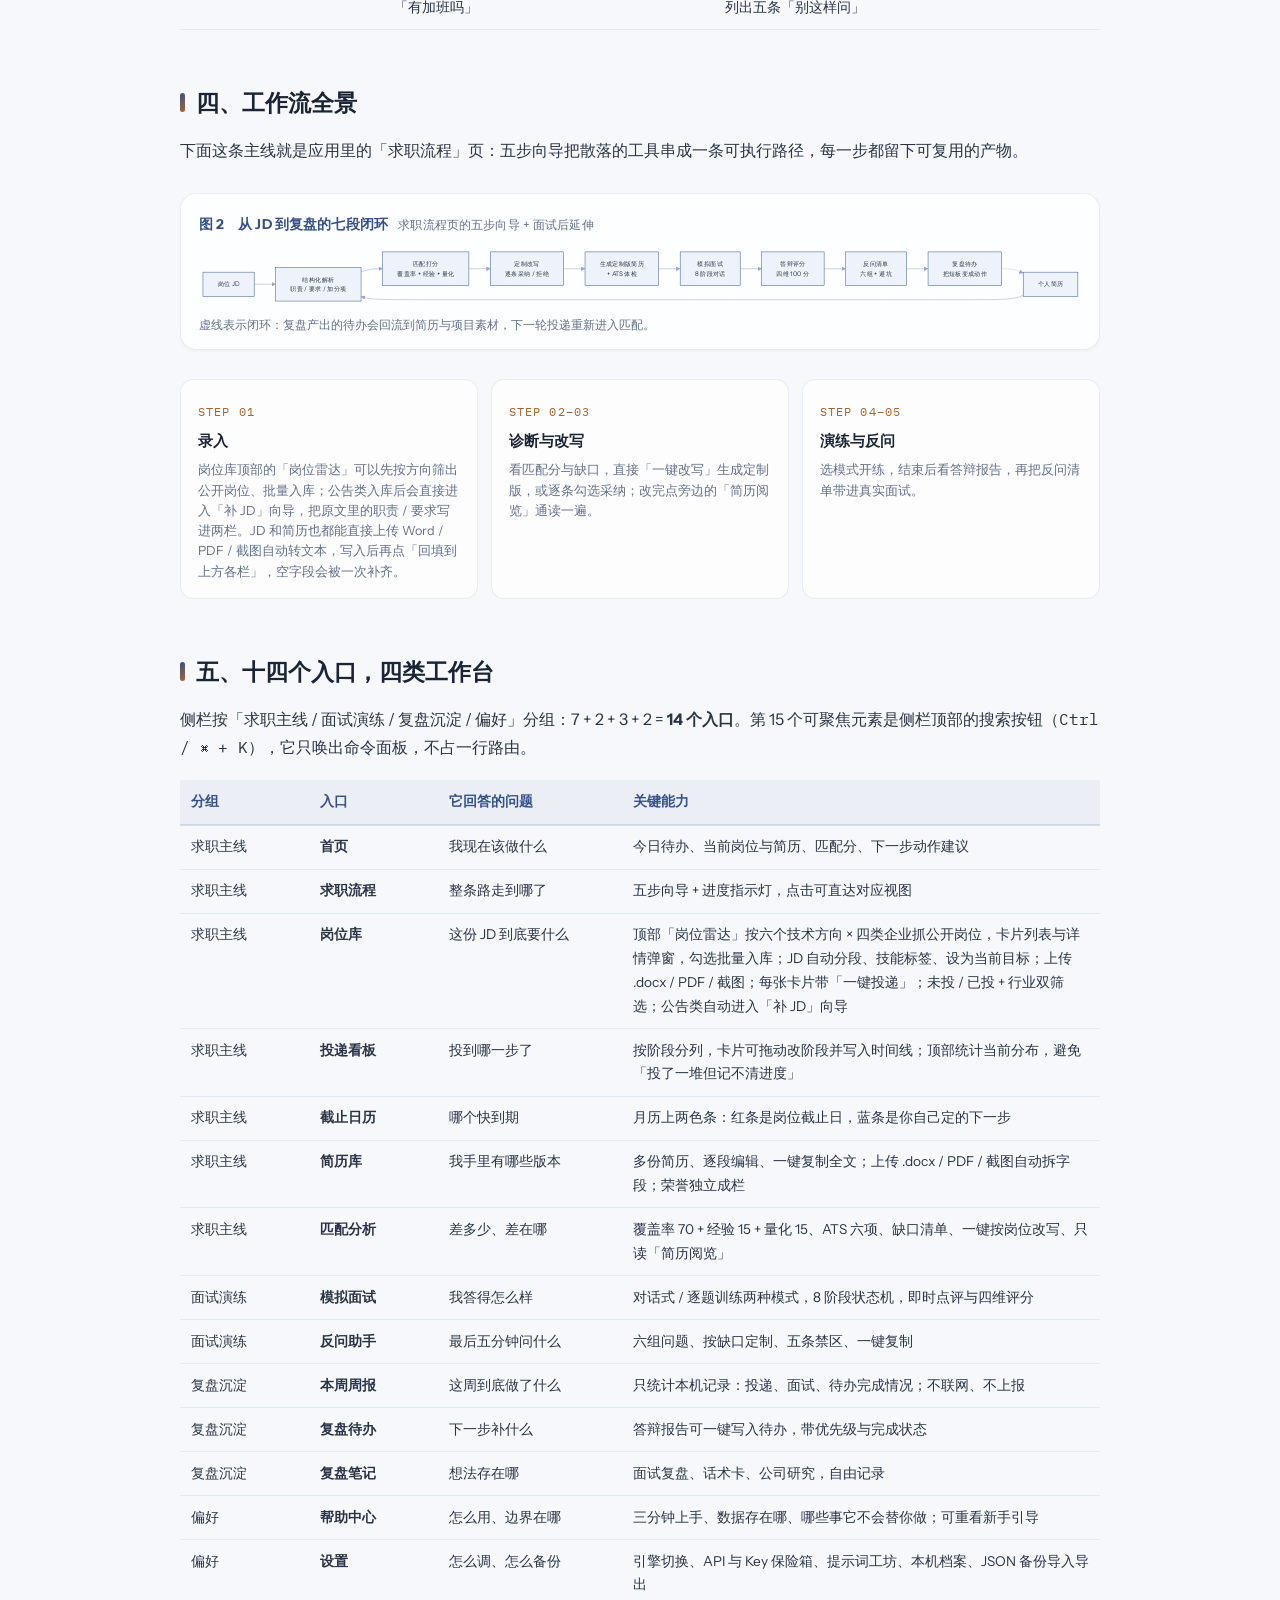
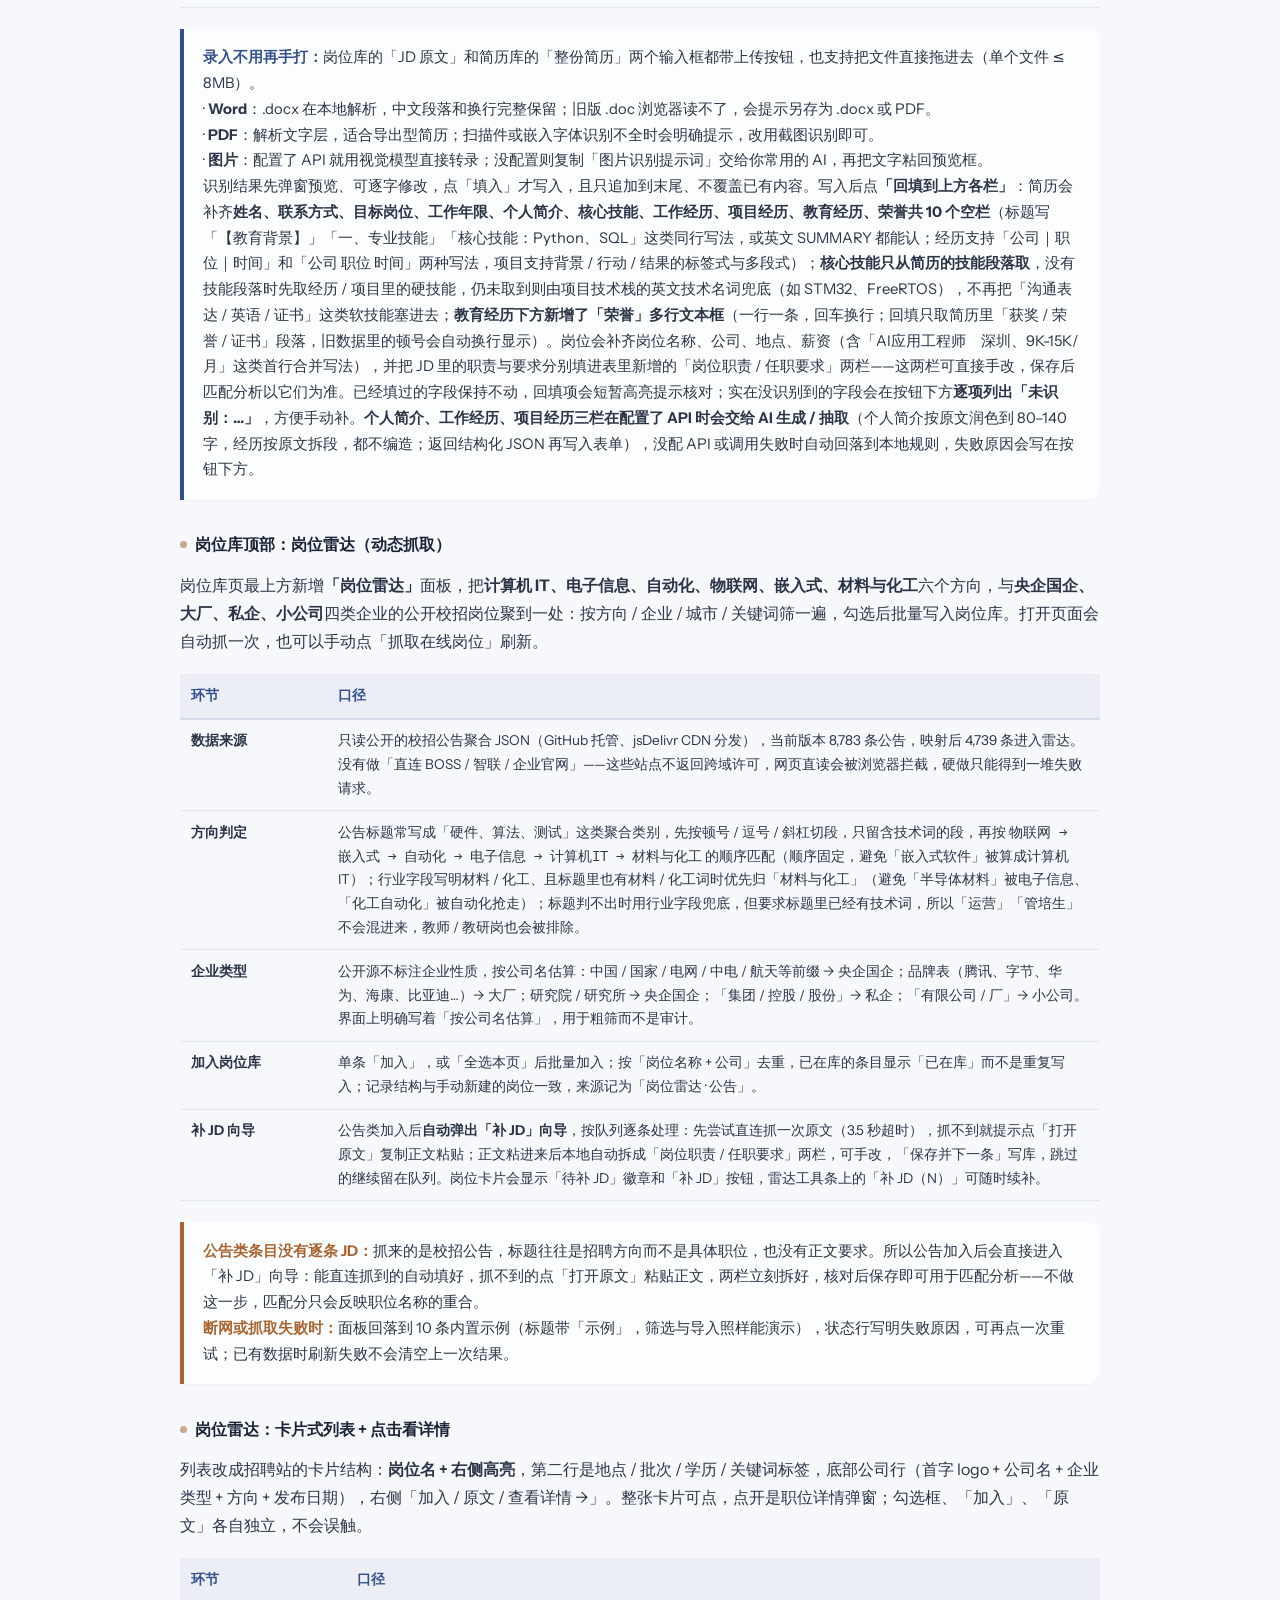
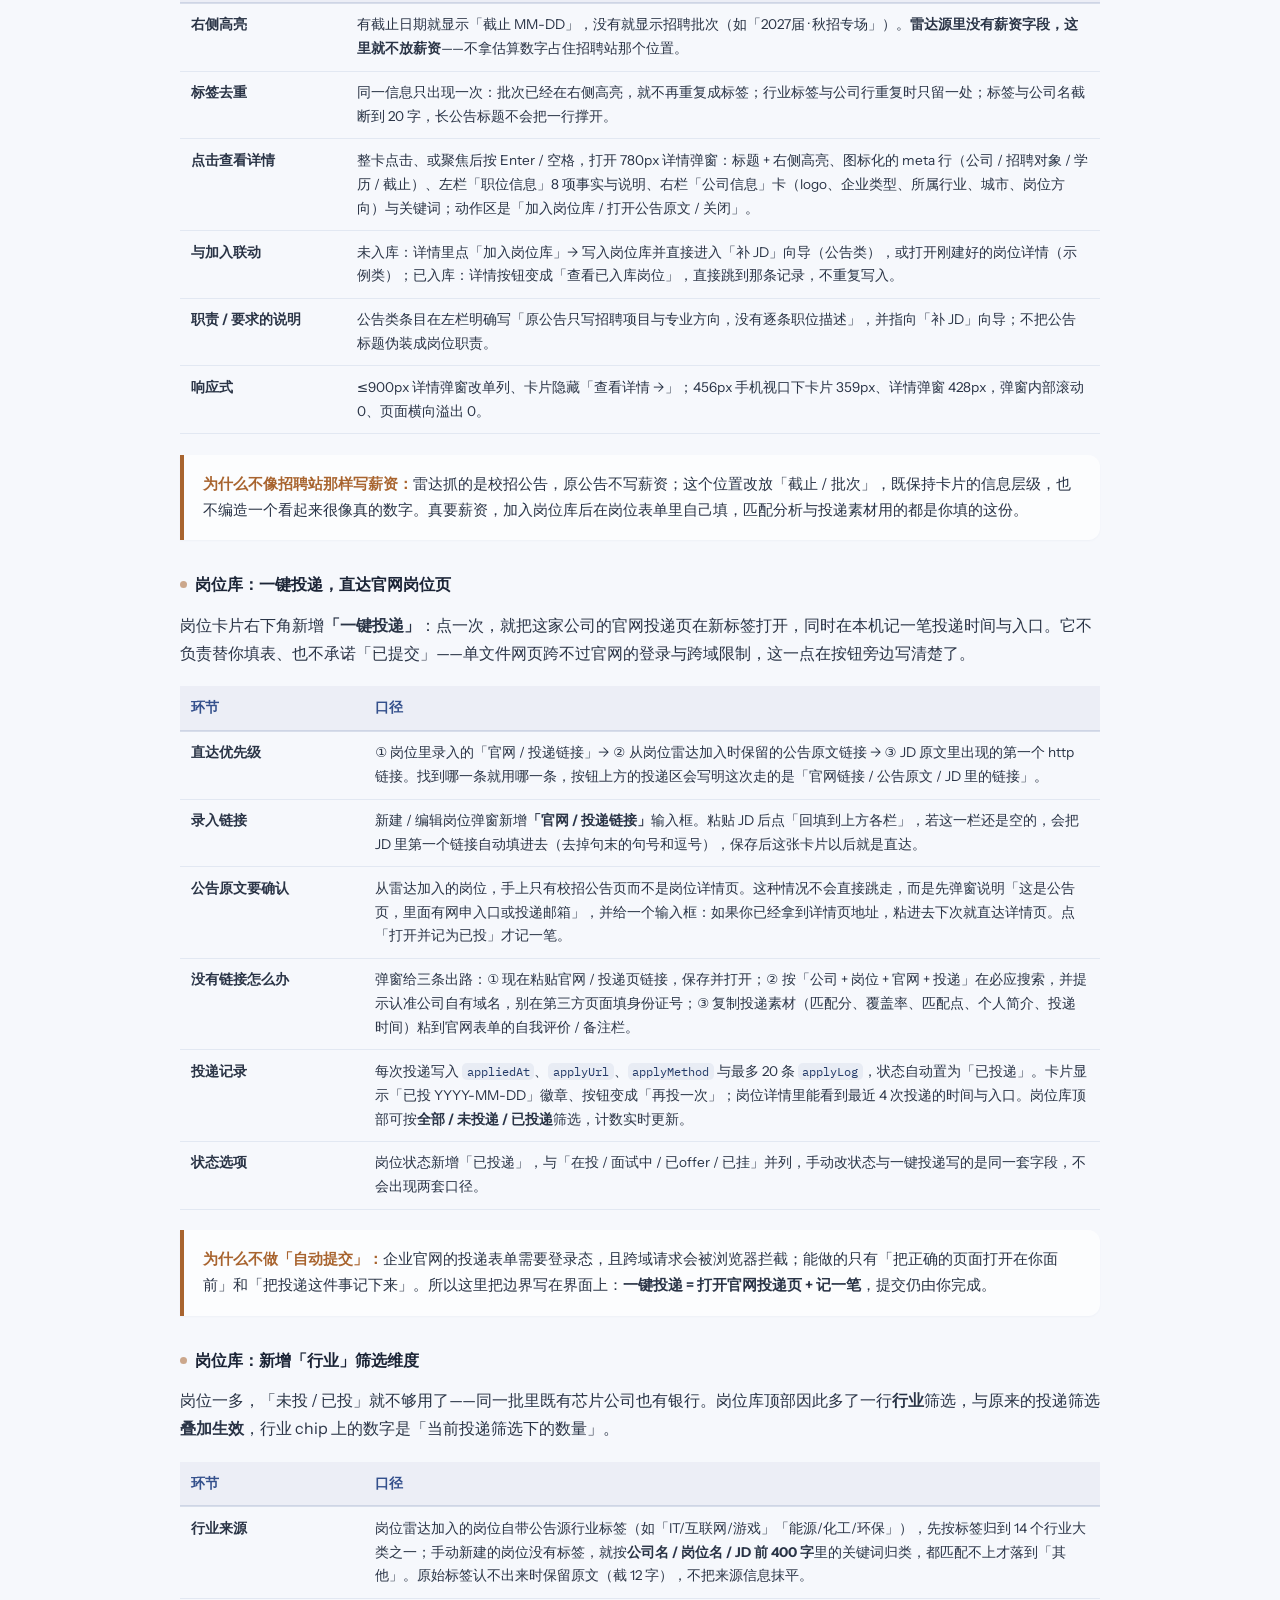
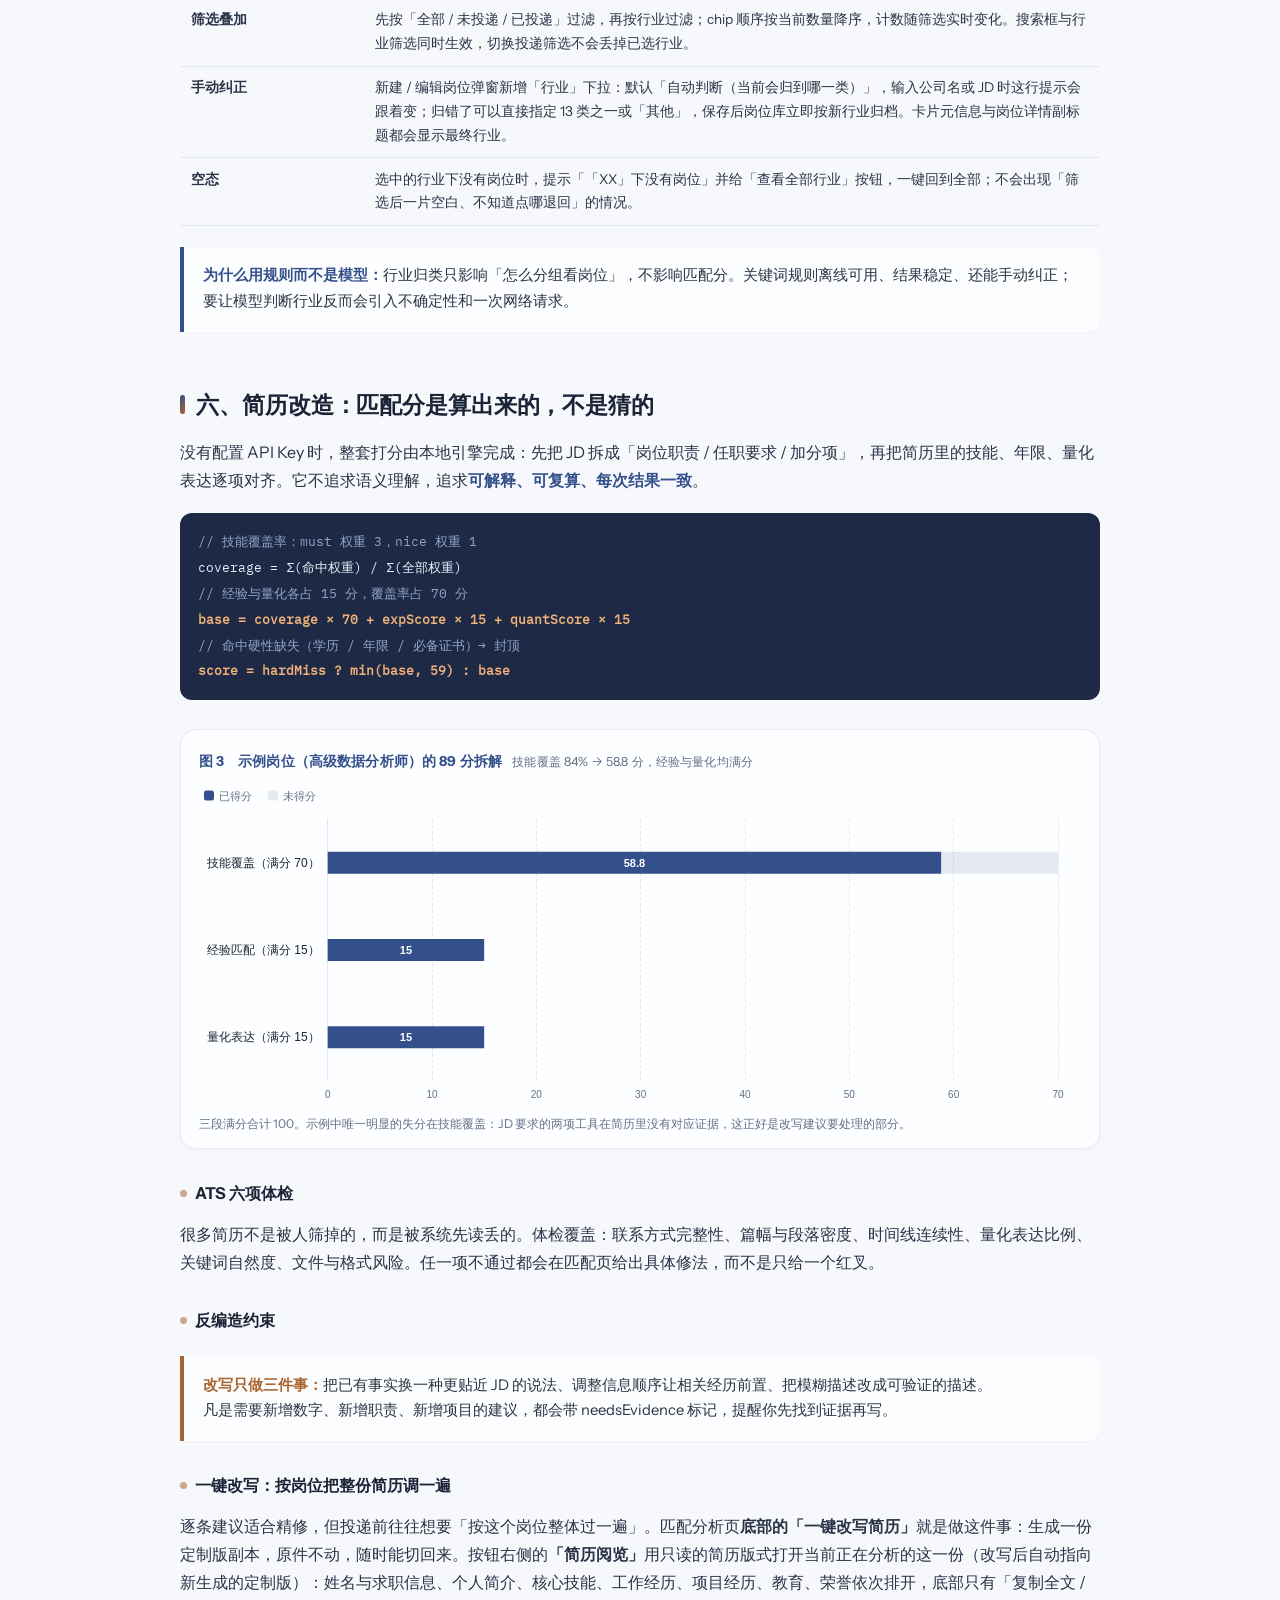
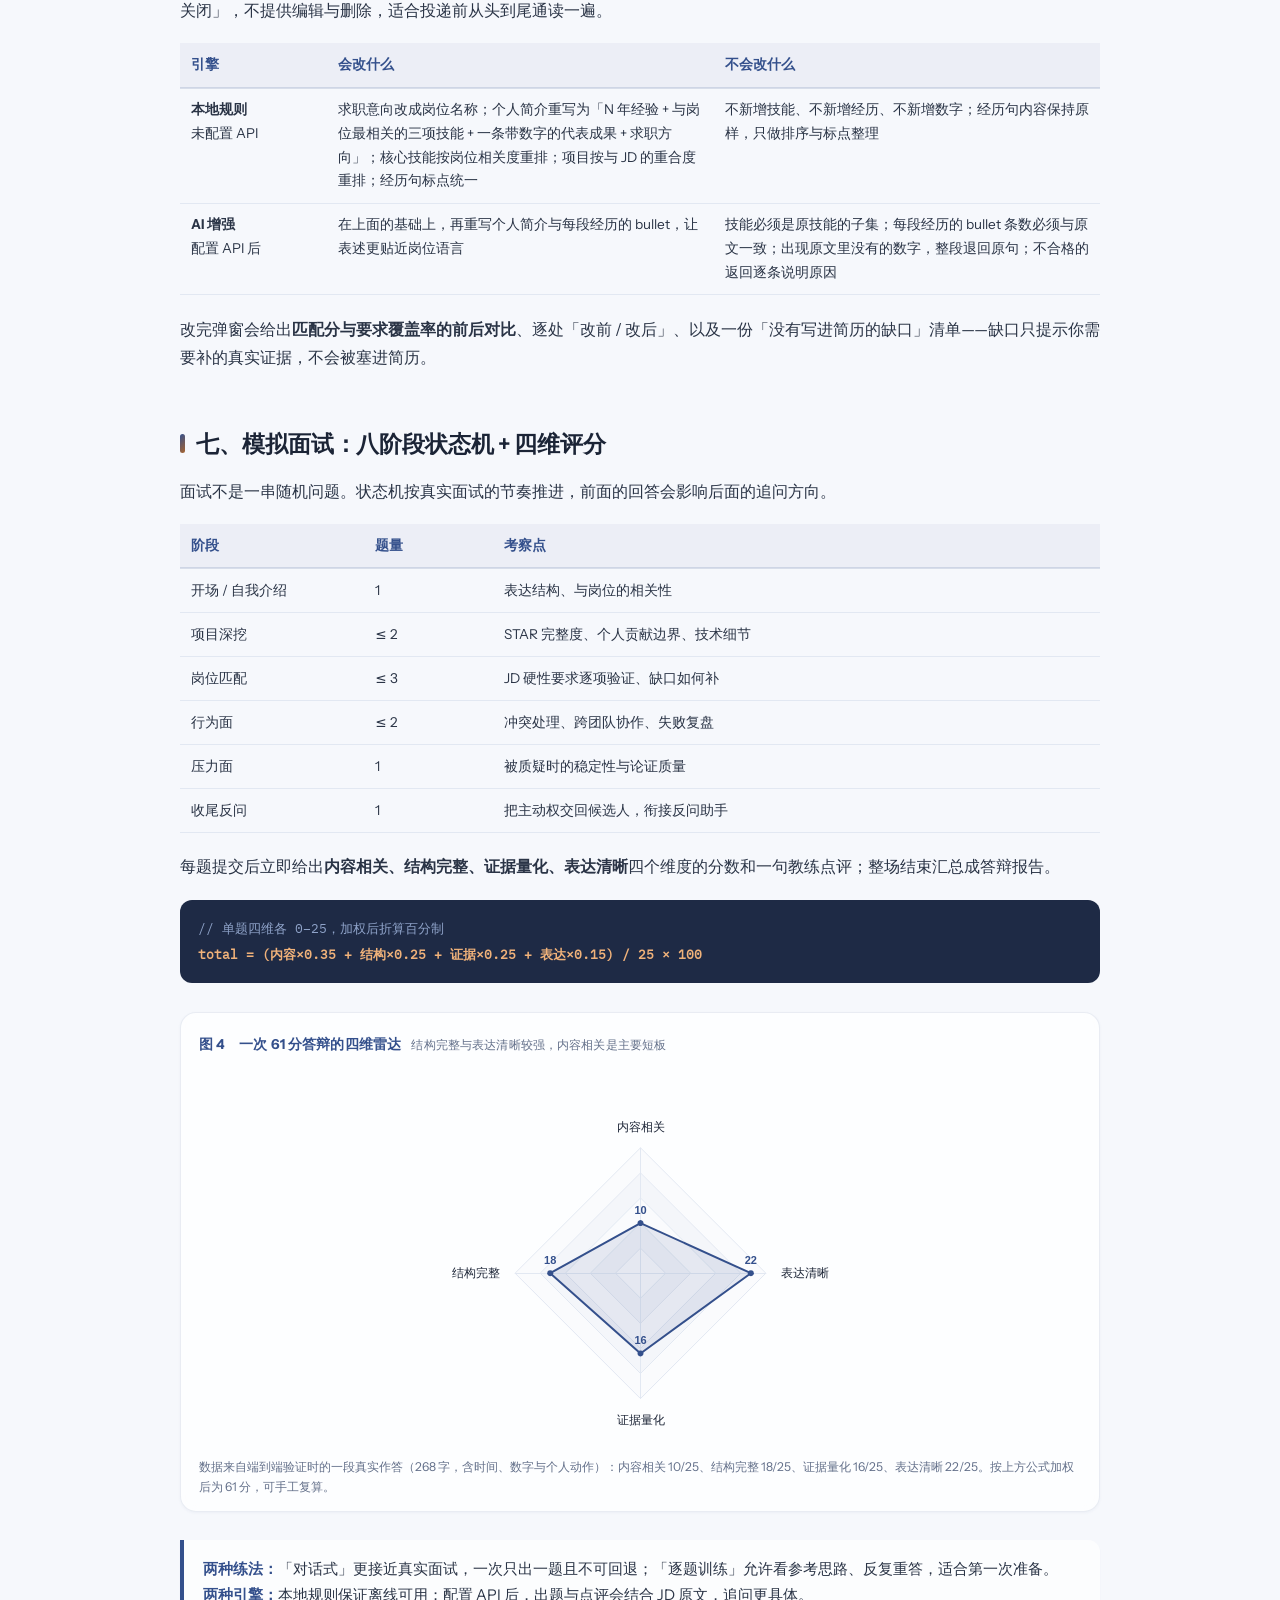
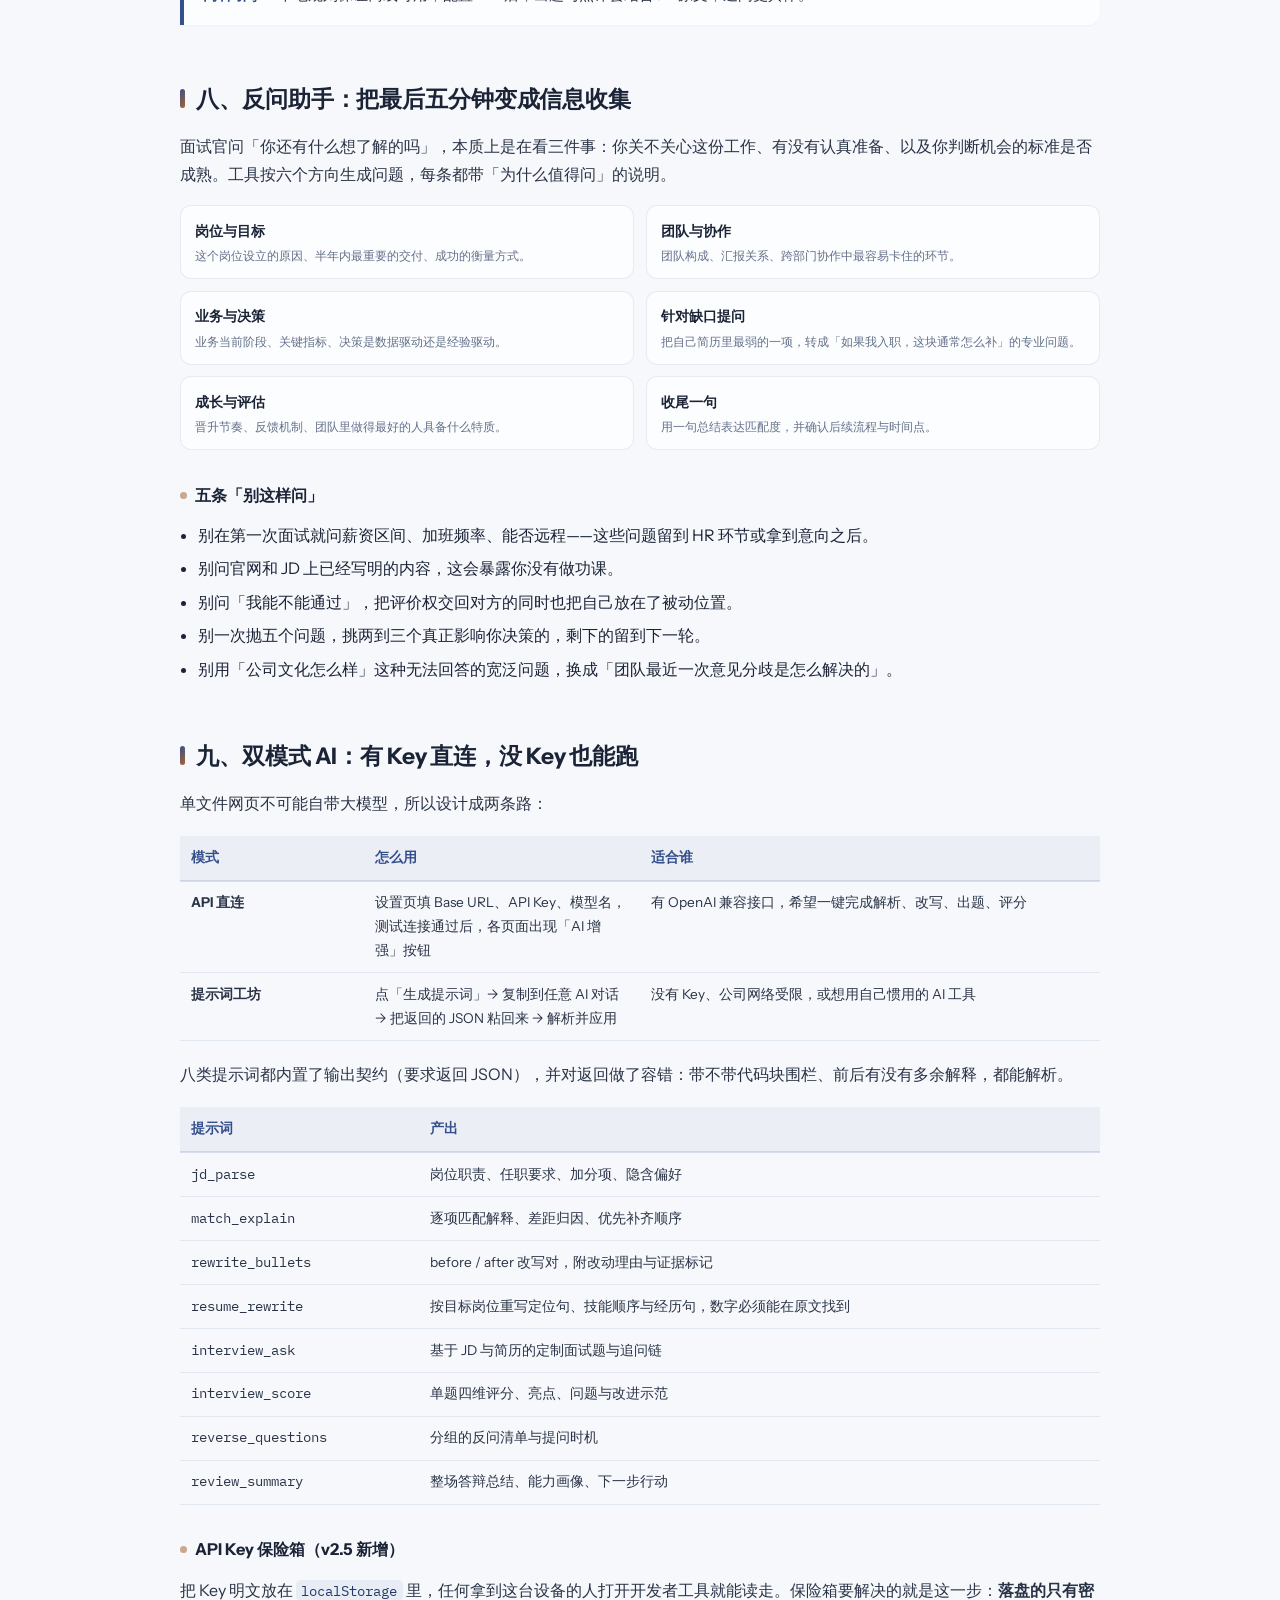
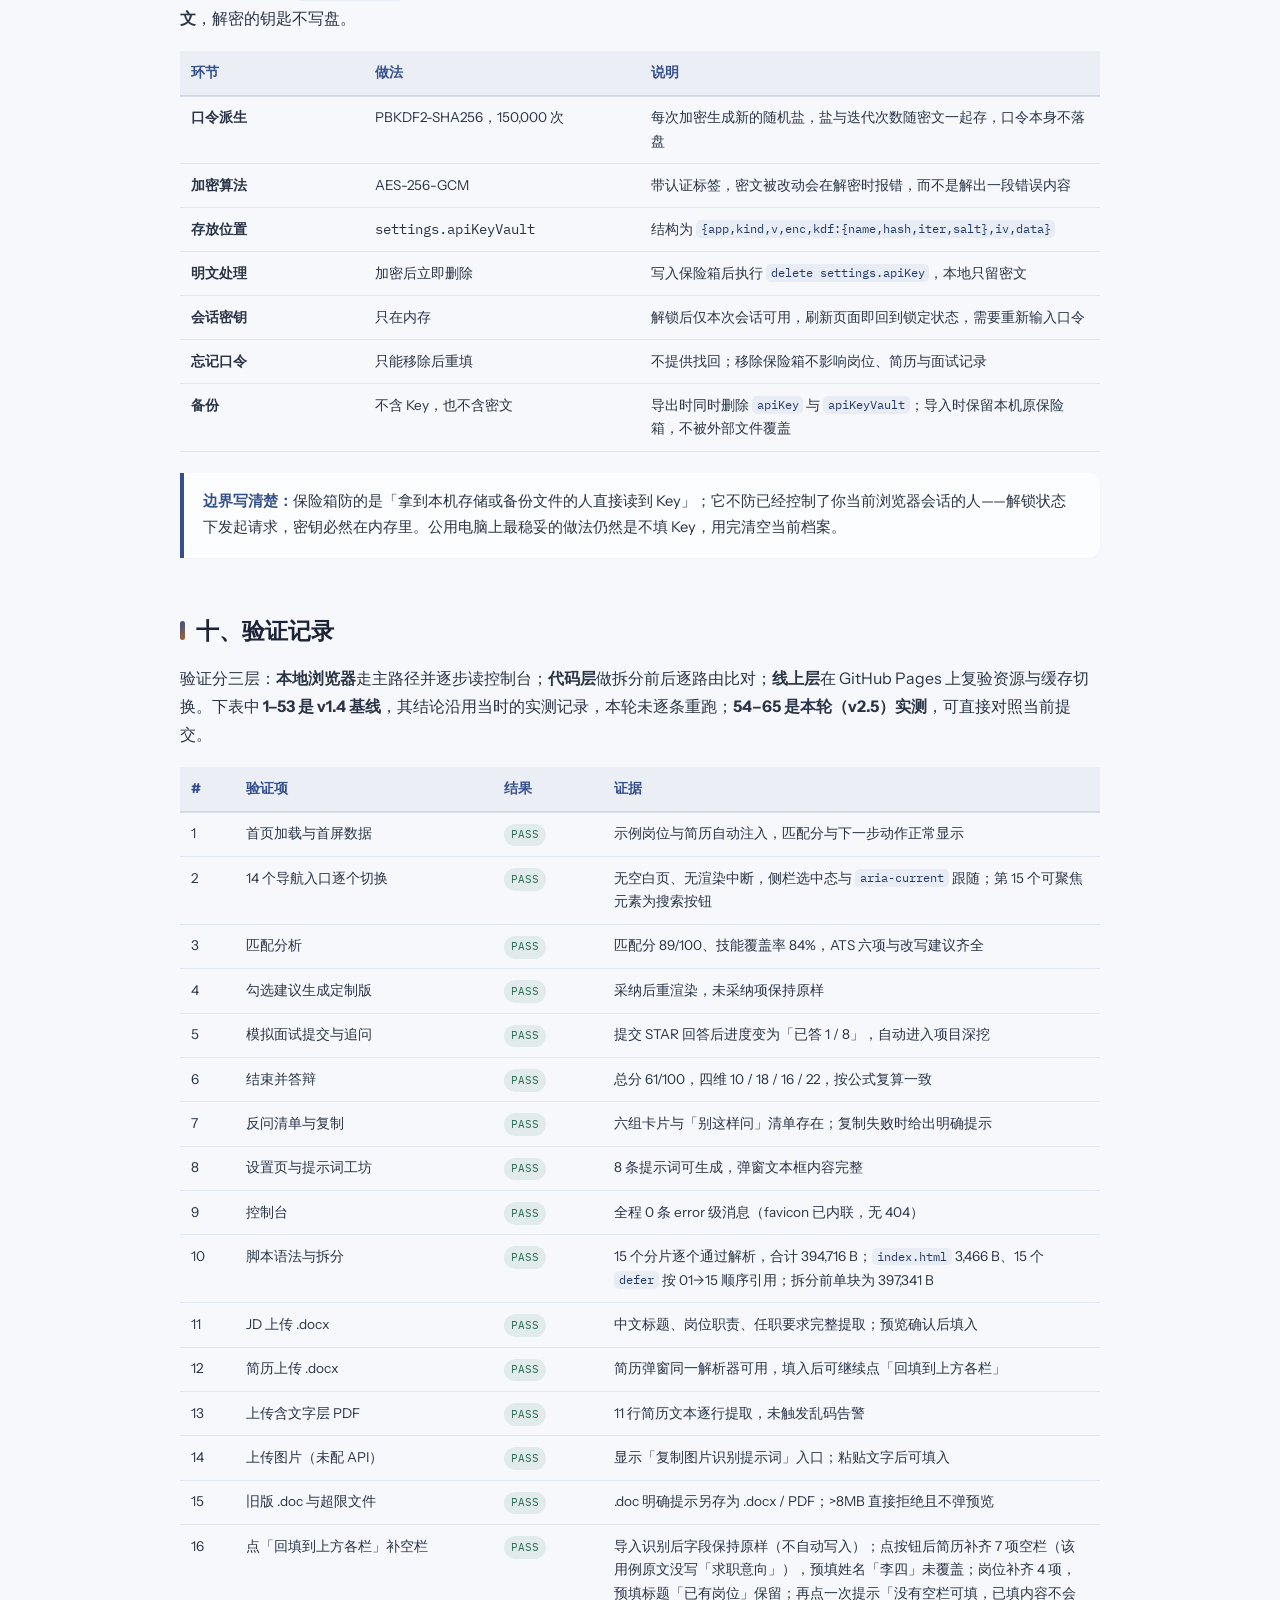
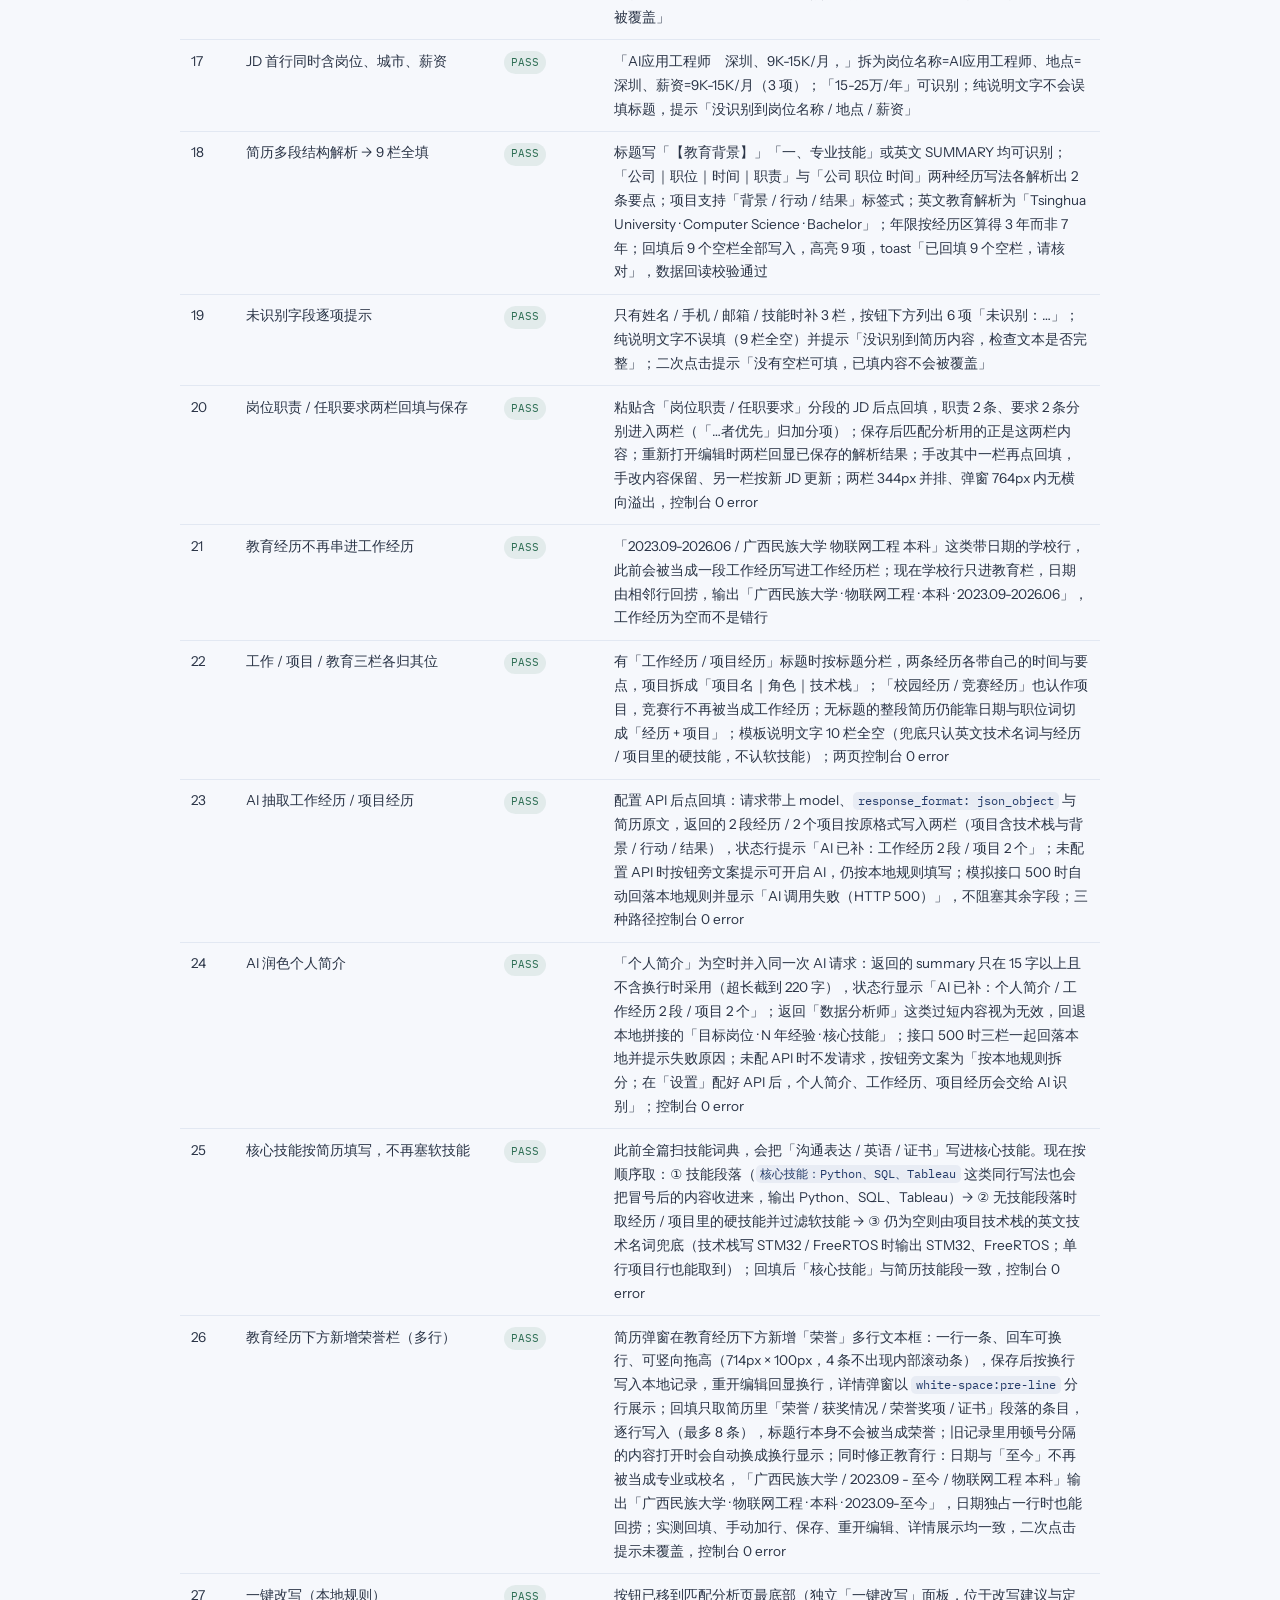
==== commit 2e1f1b7c: "docs: 报告重写为 v2.5（15 个分片结构与 Pages 部署验证）" ====
--- a/report.html
+++ b/report.html
@@ -4,7 +4,7 @@
 <head>
 <meta charset="UTF-8">
 <meta name="viewport" content="width=device-width, initial-scale=1.0">
-<title>求职作战室 · 产品说明与验证报告</title>
+<title>启程 · 产品说明与验证报告（v2.5）</title>
 <link rel="icon" href="data:image/svg+xml,%3Csvg xmlns='http://www.w3.org/2000/svg' viewBox='0 0 24 24'%3E%3Crect width='24' height='24' rx='6' fill='%2334508c'/%3E%3Cpath d='M5 17V9m5 8V5m5 12v-6' stroke='%23fff' stroke-width='2.4' stroke-linecap='round'/%3E%3C/svg%3E" />
 <style>
   @font-face { font-family:'Instrument Sans'; src:url('./_shared/fonts/InstrumentSans-Regular.ttf') format('truetype'); font-weight:400; font-display:swap; }
@@ -119,6 +119,13 @@
   footer{margin-top:4rem;padding-top:1.4rem;border-top:1px solid var(--rule);font-size:.78rem;color:var(--muted);overflow-wrap:anywhere}
   footer b{color:var(--ink)}
 
+  /* ---------- file tree ---------- */
+  pre.tree{margin:1.2rem 0;padding:1rem 1.15rem;background:rgba(255,255,255,.8);border:1px solid rgba(52,80,140,.1);
+    border-radius:12px;font-family:var(--font-mono);font-size:.78rem;line-height:1.9;color:#2a3446;
+    overflow-x:auto;white-space:pre}
+  pre.tree b{color:var(--accent);font-weight:700}
+  pre.tree i{color:var(--muted);font-style:normal}
+
   @media (max-width:760px){
     body{padding:2.2rem 1rem 3rem}
     h1{font-size:1.9rem}
@@ -137,26 +144,114 @@
 <article class="page">
 
 <header class="cover">
-  <div class="kicker">Jobseeker Workbench · 交付与验证报告</div>
-  <h1>求职作战室
-    <span>一个离线可用的求职工作台：把「岗位 JD + 个人简历」变成一份有针对性的简历、一场能练的模拟面试，以及一组真正加分的反问。</span>
+  <div class="kicker">Qicheng · 交付与验证报告</div>
+  <h1>启程
+    <span>一个本地优先的求职工作台：把「岗位 JD + 个人简历」变成一份有针对性的简历、一场能练的模拟面试，以及一组真正加分的反问。数据只留在自己的浏览器里。</span>
   </h1>
   <div class="meta-line">
-    <span>版本 v1.4</span><i></i><span>形态 单文件网页 · 手机 / 桌面自适应</span><i></i><span>部署 静态链接 · 无后端 · 数据不出本机</span><i></i><span class="mono">2026-10-23</span>
+    <span>版本 v2.5</span><i></i><span>形态 多文件静态站点 + PWA</span><i></i><span>部署 GitHub Pages · 无后端 · 数据不出本机</span><i></i><span class="mono">2026-10-24</span>
   </div>
 </header>
 
 <div class="metrics">
-  <div class="metric"><b>10<em>个</em></b><span>导航入口，覆盖投递前到面试后</span></div>
-  <div class="metric"><b>8<em>类</em></b><span>可复用 AI 提示词，支持提示词工坊</span></div>
-  <div class="metric"><b>31<em>组</em></b><span>本地技能词典，无网络也能算匹配</span></div>
-  <div class="metric"><b>53<em>项</em></b><span>端到端验证用例，控制台 0 条报错</span></div>
+  <div class="metric"><b>14<em>个</em></b><span>导航入口 + 1 个全局搜索，覆盖投递前到面试后</span></div>
+  <div class="metric"><b>15<em>个</em></b><span>按功能拆分的脚本分片，顺序加载</span></div>
+  <div class="metric"><b>65<em>项</em></b><span>验证用例：53 项基线 + 12 项本轮实测</span></div>
+  <div class="metric"><b>0<em>条</em></b><span>控制台 error / warning，0 个 4xx·5xx</span></div>
 </div>
 
 <main>
 
 <section>
-  <h2>一、它解决的不是「写简历」，而是四个断点</h2>
+  <h2>一、v2.5 这一版改了什么</h2>
+  <p class="lead">v1.4 是一份 397 KB 的单文件网页；v2.5 把它整理成可维护的静态站点，并上线到 GitHub Pages。产品能力没有推倒重来，变的是代码组织、可访问性与分发方式。</p>
+  <div class="table-wrap">
+    <table>
+      <thead><tr><th style="width:16%">维度</th><th style="width:34%">v1.4</th><th>v2.5</th></tr></thead>
+      <tbody>
+        <tr><td><strong>代码组织</strong></td><td>一个 <code>app.js</code>，397,341 B</td><td>按功能拆成 <strong>15 个分片</strong>，合计 394,716 B（比原单块少 2,625 B）；<code>index.html</code> 只留骨架与 15 个 <code>defer</code> 引用</td></tr>
+        <tr><td><strong>主题</strong></td><td>浅色 + 深色两套，靠 <code>data-theme</code> 切换</td><td>只保留浅色；<code>data-theme</code> / <code>applyTheme</code> / <code>prefers-color-scheme</code> 全站 0 处残留</td></tr>
+        <tr><td><strong>图标与离线</strong></td><td>内联 data URI 图标，无离线能力</td><td>SVG + 192/512 PNG 图标、<code>manifest.webmanifest</code>、Service Worker（23 项预缓存），断网仍可打开</td></tr>
+        <tr><td><strong>无障碍</strong></td><td>搜索按钮用 <code>aria-label</code>；弹窗焦点不回收</td><td>可访问名直接取可见文本、<code>aria-current</code> 标注当前页、设置项 <code>for/id</code> 关联、弹窗焦点环 + Esc 关闭 + 焦点归还</td></tr>
+        <tr><td><strong>分发</strong></td><td>单文件下载或本地打开</td><td>仓库根即 Pages 站点根，地址不变：<span class="mono">https://jixu789.github.io/jobseeker-workbench/</span></td></tr>
+      </tbody>
+    </table>
+  </div>
+  <div class="callout blue">
+    <b>这次提交：</b>提交 <span class="mono">af37b89</span>，24 个文件，<span class="mono">+7,992 / −5,815</span>，由 <span class="mono">25ef1a5</span> 推送而来。拆分前的单块脚本在本地留了一份 <span class="mono">assets/js/_legacy/app.js.bak</span> 作对照，<strong>不参与加载、不入库</strong>。本报告的验证章节也按同一原则标注：1–53 为 v1.4 基线，54–65 为本轮实测。
+  </div>
+</section>
+
+<section>
+  <h2>二、结构与部署</h2>
+  <p>仓库根就是站点根。<code>index.html</code> 不再内联任何业务代码，只保留页面骨架、样式表和 15 个按文档顺序执行的 <code>defer</code> 脚本——<code>defer</code> 脚本在 DOM 解析完成后按出现顺序执行，因此与原来的单块脚本等价，15 条路由的渲染节点数逐项一致。</p>
+
+  <pre class="tree">jobseeker-workbench/
+├── <b>index.html</b>                    3,466 B   骨架 + 15 个 defer 引用
+├── <b>report.html</b>                            本报告
+├── manifest.webmanifest          1,092 B
+├── sw.js                         2,710 B   qicheng-shell-v4 · 23 项预缓存
+├── .nojekyll
+├── assets/
+│   ├── css/app.css              89,480 B   晨光橙 × 墨蓝，仅浅色
+│   ├── js/parts/
+│   │   ├── 01-core.js           76,248 B   路由 / 档案 / 侧栏 / 图标
+│   │   ├── 02-data.js            3,544 B   数据层 / toast / 弹窗
+│   │   ├── 03-search.js         38,620 B   全局搜索 / JD 解析 / 匹配引擎
+│   │   ├── 04-ui.js              5,478 B
+│   │   ├── 05-jobs.js           63,969 B   岗位库 / 雷达 / 补 JD / 投递
+│   │   ├── 06-resume.js         45,276 B   简历库 / 表单 / 阅览
+│   │   ├── 07-import.js         12,628 B   Word / PDF / 图片导入
+│   │   ├── 08-match.js          10,843 B   匹配分析 / ATS / 改写
+│   │   ├── 09-ai.js             17,345 B   8 类提示词与 API 调用
+│   │   ├── 10-settings.js       13,479 B   设置 / 备份导入导出
+│   │   ├── 11-keyvault.js       46,524 B   API Key 保险箱
+│   │   ├── 12-interview.js      23,820 B   模拟面试
+│   │   ├── 13-reverse.js         8,788 B   反问助手
+│   │   ├── 14-board.js          26,054 B   看板 / 日历 / 周报 / 待办 / 笔记 / 帮助
+│   │   └── 15-boot.js            2,100 B   启动与首次运行
+│   ├── icons/   qicheng.svg · qicheng-192.png · qicheng-512.png
+│   └── img/     greet-banner.jpg  174,943 B
+├── assets/charts.js                        本报告图表
+└── _shared/                                字体 · echarts · mermaid</pre>
+  <p>合计 15 个分片 <strong>394,716 B</strong>；与拆分前的 397,341 B 相比少 2,625 B，差额来自拆分处重复的注释头与小段工具函数归并，没有删除任何功能。</p>
+
+  <figure class="chart-figure">
+    <figcaption>图 1　从源目录到可离线打开 <em>一次提交完成的发布链路</em></figcaption>
+    <div class="mermaid-wrap">
+      <pre class="mermaid">
+flowchart LR
+  S["源目录 qicheng/"] --> P["15 个脚本分片<br/>394,716 B"]
+  P --> C["git commit af37b89<br/>24 个文件"]
+  C --> G["GitHub Pages<br/>仓库根 = 站点根"]
+  G --> I["index.html 3,466 B<br/>15 个 defer"]
+  I --> W["Service Worker<br/>qicheng-shell-v4 · 23 项"]
+  W --> O["断网仍可打开<br/>数据留在本机"]
+      </pre>
+    </div>
+    <div class="desc">首次访问后资源进入浏览器缓存；之后即使断网，导航与页面仍可打开，改动在联网后按「网络优先」自动更新。</div>
+  </figure>
+
+  <div class="table-wrap">
+    <table>
+      <thead><tr><th style="width:20%">项目</th><th style="width:26%">取值</th><th>说明</th></tr></thead>
+      <tbody>
+        <tr><td><strong>缓存名</strong></td><td><span class="mono">qicheng-shell-v4</span></td><td>发版时改版本号即可整体替换，<code>activate</code> 阶段删除其余旧缓存</td></tr>
+        <tr><td><strong>预缓存</strong></td><td>23 项</td><td>首页、样式、15 个分片、manifest、3 个图标、首页横幅</td></tr>
+        <tr><td><strong>代码类</strong></td><td>网络优先</td><td>导航请求与 <code>html / css / js / webmanifest</code> 先取网络，成功即回写缓存；失败回退缓存</td></tr>
+        <tr><td><strong>图片 / 图标</strong></td><td>缓存优先</td><td>命中直接用，未命中再取网络并回写</td></tr>
+        <tr><td><strong>注册条件</strong></td><td>仅 <code>http(s)</code></td><td>本地用 <code>file://</code> 直接打开时不注册，避免无意义的失败请求</td></tr>
+      </tbody>
+    </table>
+  </div>
+  <div class="callout">
+    <b>为什么代码走「网络优先」：</b>这是一份还在内测的站点，改动要立刻可见比离线秒开更重要。图片与图标则相反——它们不会随版本变，交给缓存优先更划算。<br>
+    <b>Pages 有 10 分钟边缘缓存：</b>推送后短时间内仍可能拿到旧文件（响应头 <code>Cache-Control: max-age=600</code>）。本轮复验就是靠这一点定位的：首页先返回 370,642 B 的旧内容，加时间戳查询串重取后变为 3,466 B、<code>ETag "6adccd74-d8a"</code>。
+  </div>
+</section>
+
+<section>
+  <h2>三、它解决的不是「写简历」，而是四个断点</h2>
   <p class="lead">大部分求职工具只做一件事：排版或者生成一段话。真实求职卡住的地方，往往是四段没有反馈的黑箱。</p>
   <div class="table-wrap">
     <table>
@@ -172,11 +267,11 @@
 </section>
 
 <section>
-  <h2>二、工作流全景</h2>
+  <h2>四、工作流全景</h2>
   <p>下面这条主线就是应用里的「求职流程」页：五步向导把散落的工具串成一条可执行路径，每一步都留下可复用的产物。</p>
 
   <figure class="chart-figure">
-    <figcaption>图 1　从 JD 到复盘的七段闭环 <em>求职流程页的五步向导 + 面试后延伸</em></figcaption>
+    <figcaption>图 2　从 JD 到复盘的七段闭环 <em>求职流程页的五步向导 + 面试后延伸</em></figcaption>
     <div class="mermaid-wrap">
       <pre class="mermaid">
 flowchart LR
@@ -203,22 +298,26 @@
 </section>
 
 <section>
-  <h2>三、十个入口，两类工作台</h2>
-  <p>侧栏按「求职主线 / 面试演练 / 复盘沉淀 / 偏好」分组。前七个是专门为这条流程做的视图，后三个是复用同一套数据层的通用模块。</p>
-  <div class="table-wrap">
-    <table>
-      <thead><tr><th style="width:18%">入口</th><th style="width:26%">它回答的问题</th><th>关键能力</th></tr></thead>
-      <tbody>
-        <tr><td><strong>首页</strong></td><td>我现在该做什么</td><td>今日待办、当前岗位与简历、匹配分、下一步动作建议</td></tr>
-        <tr><td><strong>求职流程</strong></td><td>整条路走到哪了</td><td>五步向导 + 进度指示灯，点击可直达对应视图</td></tr>
-        <tr><td><strong>岗位库</strong></td><td>这份 JD 到底要什么</td><td>顶部「岗位雷达」动态抓取六个技术方向的公开岗位，卡片式列表（右侧高亮 + 标签 + 公司行），点开是职位详情（职位信息 / 公司信息），可批量入库；JD 增删改、自动分段、技能标签、设为当前目标；支持上传 .docx / PDF / 截图识别；每张卡片带<strong>「一键投递」</strong>，按未投 / 已投筛选，并新增<strong>「行业」筛选行</strong>（自动归类 + 手动指定）</td></tr>
-        <tr><td><strong>简历库</strong></td><td>我手里有哪些版本</td><td>多份简历、逐段编辑、一键复制全文；支持上传 .docx / PDF / 截图并自动拆字段</td></tr>
-        <tr><td><strong>匹配分析</strong></td><td>差多少、差在哪</td><td>匹配分环形图、技能覆盖、ATS 六项、缺口清单、一键按岗位改写简历</td></tr>
-        <tr><td><strong>定制改写</strong></td><td>这句话该怎么写</td><td>逐条 before/after 对照，采纳后生成定制版</td></tr>
-        <tr><td><strong>模拟面试</strong></td><td>我答得怎么样</td><td>对话式 / 逐题训练两种模式，即时点评与四维评分</td></tr>
-        <tr><td><strong>反问助手</strong></td><td>最后五分钟问什么</td><td>六组问题、按缺口定制、五条禁区、一键复制</td></tr>
-        <tr><td><strong>复盘待办</strong></td><td>下一步补什么</td><td>答辩报告可一键写入待办，带优先级</td></tr>
-        <tr><td><strong>复盘笔记 / 设置</strong></td><td>怎么调、怎么备份</td><td>自由笔记；引擎切换、API 配置、提示词工坊、JSON 备份</td></tr>
+  <h2>五、十四个入口，四类工作台</h2>
+  <p>侧栏按「求职主线 / 面试演练 / 复盘沉淀 / 偏好」分组：7 + 2 + 3 + 2 = <strong>14 个入口</strong>。第 15 个可聚焦元素是侧栏顶部的搜索按钮（<span class="mono">Ctrl / ⌘ + K</span>），它只唤出命令面板，不占一行路由。</p>
+  <div class="table-wrap">
+    <table>
+      <thead><tr><th style="width:14%">分组</th><th style="width:14%">入口</th><th style="width:20%">它回答的问题</th><th>关键能力</th></tr></thead>
+      <tbody>
+        <tr><td>求职主线</td><td><strong>首页</strong></td><td>我现在该做什么</td><td>今日待办、当前岗位与简历、匹配分、下一步动作建议</td></tr>
+        <tr><td>求职主线</td><td><strong>求职流程</strong></td><td>整条路走到哪了</td><td>五步向导 + 进度指示灯，点击可直达对应视图</td></tr>
+        <tr><td>求职主线</td><td><strong>岗位库</strong></td><td>这份 JD 到底要什么</td><td>顶部「岗位雷达」按六个技术方向 × 四类企业抓公开岗位，卡片列表与详情弹窗，勾选批量入库；JD 自动分段、技能标签、设为当前目标；上传 .docx / PDF / 截图；每张卡片带「一键投递」；未投 / 已投 + 行业双筛选；公告类自动进入「补 JD」向导</td></tr>
+        <tr><td>求职主线</td><td><strong>投递看板</strong></td><td>投到哪一步了</td><td>按阶段分列，卡片可拖动改阶段并写入时间线；顶部统计当前分布，避免「投了一堆但记不清进度」</td></tr>
+        <tr><td>求职主线</td><td><strong>截止日历</strong></td><td>哪个快到期</td><td>月历上两色条：红条是岗位截止日，蓝条是你自己定的下一步</td></tr>
+        <tr><td>求职主线</td><td><strong>简历库</strong></td><td>我手里有哪些版本</td><td>多份简历、逐段编辑、一键复制全文；上传 .docx / PDF / 截图自动拆字段；荣誉独立成栏</td></tr>
+        <tr><td>求职主线</td><td><strong>匹配分析</strong></td><td>差多少、差在哪</td><td>覆盖率 70 + 经验 15 + 量化 15、ATS 六项、缺口清单、一键按岗位改写、只读「简历阅览」</td></tr>
+        <tr><td>面试演练</td><td><strong>模拟面试</strong></td><td>我答得怎么样</td><td>对话式 / 逐题训练两种模式，8 阶段状态机，即时点评与四维评分</td></tr>
+        <tr><td>面试演练</td><td><strong>反问助手</strong></td><td>最后五分钟问什么</td><td>六组问题、按缺口定制、五条禁区、一键复制</td></tr>
+        <tr><td>复盘沉淀</td><td><strong>本周周报</strong></td><td>这周到底做了什么</td><td>只统计本机记录：投递、面试、待办完成情况；不联网、不上报</td></tr>
+        <tr><td>复盘沉淀</td><td><strong>复盘待办</strong></td><td>下一步补什么</td><td>答辩报告可一键写入待办，带优先级与完成状态</td></tr>
+        <tr><td>复盘沉淀</td><td><strong>复盘笔记</strong></td><td>想法存在哪</td><td>面试复盘、话术卡、公司研究，自由记录</td></tr>
+        <tr><td>偏好</td><td><strong>帮助中心</strong></td><td>怎么用、边界在哪</td><td>三分钟上手、数据存在哪、哪些事它不会替你做；可重看新手引导</td></tr>
+        <tr><td>偏好</td><td><strong>设置</strong></td><td>怎么调、怎么备份</td><td>引擎切换、API 与 Key 保险箱、提示词工坊、本机档案、JSON 备份导入导出</td></tr>
       </tbody>
     </table>
   </div>
@@ -306,7 +405,7 @@
 </section>
 
 <section>
-  <h2>四、简历改造：匹配分是算出来的，不是猜的</h2>
+  <h2>六、简历改造：匹配分是算出来的，不是猜的</h2>
   <p>没有配置 API Key 时，整套打分由本地引擎完成：先把 JD 拆成「岗位职责 / 任职要求 / 加分项」，再把简历里的技能、年限、量化表达逐项对齐。它不追求语义理解，追求<mark class="key">可解释、可复算、每次结果一致</mark>。</p>
 
   <div class="formula">
@@ -319,7 +418,7 @@
   </div>
 
   <figure class="chart-figure">
-    <figcaption>图 2　示例岗位（高级数据分析师）的 89 分拆解 <em>技能覆盖 84% → 58.8 分，经验与量化均满分</em></figcaption>
+    <figcaption>图 3　示例岗位（高级数据分析师）的 89 分拆解 <em>技能覆盖 84% → 58.8 分，经验与量化均满分</em></figcaption>
     <div id="chart-match" style="width:100%;min-height:320px"></div>
     <div class="desc">三段满分合计 100。示例中唯一明显的失分在技能覆盖：JD 要求的两项工具在简历里没有对应证据，这正好是改写建议要处理的部分。</div>
   </figure>
@@ -349,7 +448,7 @@
 
 
 <section>
-  <h2>五、模拟面试：八阶段状态机 + 四维评分</h2>
+  <h2>七、模拟面试：八阶段状态机 + 四维评分</h2>
   <p>面试不是一串随机问题。状态机按真实面试的节奏推进，前面的回答会影响后面的追问方向。</p>
   <div class="table-wrap">
     <table>
@@ -373,7 +472,7 @@
   </div>
 
   <figure class="chart-figure">
-    <figcaption>图 3　一次 61 分答辩的四维雷达 <em>结构完整与表达清晰较强，内容相关是主要短板</em></figcaption>
+    <figcaption>图 4　一次 61 分答辩的四维雷达 <em>结构完整与表达清晰较强，内容相关是主要短板</em></figcaption>
     <div id="chart-radar" style="width:100%;min-height:380px"></div>
     <div class="desc">数据来自端到端验证时的一段真实作答（268 字，含时间、数字与个人动作）：内容相关 10/25、结构完整 18/25、证据量化 16/25、表达清晰 22/25。按上方公式加权后为 61 分，可手工复算。</div>
   </figure>
@@ -385,7 +484,7 @@
 </section>
 
 <section>
-  <h2>六、反问助手：把最后五分钟变成信息收集</h2>
+  <h2>八、反问助手：把最后五分钟变成信息收集</h2>
   <p>面试官问「你还有什么想了解的吗」，本质上是在看三件事：你关不关心这份工作、有没有认真准备、以及你判断机会的标准是否成熟。工具按六个方向生成问题，每条都带「为什么值得问」的说明。</p>
   <div class="pgrid">
     <div class="prompt"><b>岗位与目标</b><small>这个岗位设立的原因、半年内最重要的交付、成功的衡量方式。</small></div>
@@ -407,7 +506,7 @@
 </section>
 
 <section>
-  <h2>七、双模式 AI：有 Key 直连，没 Key 也能跑</h2>
+  <h2>九、双模式 AI：有 Key 直连，没 Key 也能跑</h2>
   <p>单文件网页不可能自带大模型，所以设计成两条路：</p>
   <div class="table-wrap">
     <table>
@@ -434,17 +533,37 @@
       </tbody>
     </table>
   </div>
-</section>
-
-<section>
-  <h2>八、验证记录</h2>
-  <p>交付前用真实浏览器把主路径完整走了一遍，并在每一步读取控制台。以下是可复现的结论，而不是「应该没问题」。</p>
+
+  <h3>API Key 保险箱（v2.5 新增）</h3>
+  <p>把 Key 明文放在 <code>localStorage</code> 里，任何拿到这台设备的人打开开发者工具就能读走。保险箱要解决的就是这一步：<strong>落盘的只有密文</strong>，解密的钥匙不写盘。</p>
+  <div class="table-wrap">
+    <table>
+      <thead><tr><th style="width:20%">环节</th><th style="width:30%">做法</th><th>说明</th></tr></thead>
+      <tbody>
+        <tr><td><strong>口令派生</strong></td><td>PBKDF2-SHA256，150,000 次</td><td>每次加密生成新的随机盐，盐与迭代次数随密文一起存，口令本身不落盘</td></tr>
+        <tr><td><strong>加密算法</strong></td><td>AES-256-GCM</td><td>带认证标签，密文被改动会在解密时报错，而不是解出一段错误内容</td></tr>
+        <tr><td><strong>存放位置</strong></td><td><span class="mono">settings.apiKeyVault</span></td><td>结构为 <code>{app,kind,v,enc,kdf:{name,hash,iter,salt},iv,data}</code></td></tr>
+        <tr><td><strong>明文处理</strong></td><td>加密后立即删除</td><td>写入保险箱后执行 <code>delete settings.apiKey</code>，本地只留密文</td></tr>
+        <tr><td><strong>会话密钥</strong></td><td>只在内存</td><td>解锁后仅本次会话可用，刷新页面即回到锁定状态，需要重新输入口令</td></tr>
+        <tr><td><strong>忘记口令</strong></td><td>只能移除后重填</td><td>不提供找回；移除保险箱不影响岗位、简历与面试记录</td></tr>
+        <tr><td><strong>备份</strong></td><td>不含 Key，也不含密文</td><td>导出时同时删除 <code>apiKey</code> 与 <code>apiKeyVault</code>；导入时保留本机原保险箱，不被外部文件覆盖</td></tr>
+      </tbody>
+    </table>
+  </div>
+  <div class="callout blue">
+    <b>边界写清楚：</b>保险箱防的是「拿到本机存储或备份文件的人直接读到 Key」；它不防已经控制了你当前浏览器会话的人——解锁状态下发起请求，密钥必然在内存里。公用电脑上最稳妥的做法仍然是不填 Key，用完清空当前档案。
+  </div>
+</section>
+
+<section>
+  <h2>十、验证记录</h2>
+  <p>验证分三层：<strong>本地浏览器</strong>走主路径并逐步读控制台；<strong>代码层</strong>做拆分前后逐路由比对；<strong>线上层</strong>在 GitHub Pages 上复验资源与缓存切换。下表中 <strong>1–53 是 v1.4 基线</strong>，其结论沿用当时的实测记录，本轮未逐条重跑；<strong>54–65 是本轮（v2.5）实测</strong>，可直接对照当前提交。</p>
   <div class="table-wrap">
     <table>
       <thead><tr><th style="width:6%">#</th><th style="width:28%">验证项</th><th style="width:12%">结果</th><th>证据</th></tr></thead>
       <tbody>
         <tr><td>1</td><td>首页加载与首屏数据</td><td><span class="tag ok">PASS</span></td><td>示例岗位与简历自动注入，匹配分与下一步动作正常显示</td></tr>
-        <tr><td>2</td><td>10 个导航入口逐个切换</td><td><span class="tag ok">PASS</span></td><td>无空白页、无渲染中断，侧栏选中态跟随</td></tr>
+        <tr><td>2</td><td>14 个导航入口逐个切换</td><td><span class="tag ok">PASS</span></td><td>无空白页、无渲染中断，侧栏选中态与 <code>aria-current</code> 跟随；第 15 个可聚焦元素为搜索按钮</td></tr>
         <tr><td>3</td><td>匹配分析</td><td><span class="tag ok">PASS</span></td><td>匹配分 89/100、技能覆盖率 84%，ATS 六项与改写建议齐全</td></tr>
         <tr><td>4</td><td>勾选建议生成定制版</td><td><span class="tag ok">PASS</span></td><td>采纳后重渲染，未采纳项保持原样</td></tr>
         <tr><td>5</td><td>模拟面试提交与追问</td><td><span class="tag ok">PASS</span></td><td>提交 STAR 回答后进度变为「已答 1 / 8」，自动进入项目深挖</td></tr>
@@ -452,7 +571,7 @@
         <tr><td>7</td><td>反问清单与复制</td><td><span class="tag ok">PASS</span></td><td>六组卡片与「别这样问」清单存在；复制失败时给出明确提示</td></tr>
         <tr><td>8</td><td>设置页与提示词工坊</td><td><span class="tag ok">PASS</span></td><td>8 条提示词可生成，弹窗文本框内容完整</td></tr>
         <tr><td>9</td><td>控制台</td><td><span class="tag ok">PASS</span></td><td>全程 0 条 error 级消息（favicon 已内联，无 404）</td></tr>
-        <tr><td>10</td><td>脚本语法</td><td><span class="tag ok">PASS</span></td><td>整段脚本通过解析：258,178 字符，1 个 script 块（整份 HTML 326,930 字符 / 370,642 字节）</td></tr>
+        <tr><td>10</td><td>脚本语法与拆分</td><td><span class="tag ok">PASS</span></td><td>15 个分片逐个通过解析，合计 394,716 B；<code>index.html</code> 3,466 B、15 个 <code>defer</code> 按 01→15 顺序引用；拆分前单块为 397,341 B</td></tr>
         <tr><td>11</td><td>JD 上传 .docx</td><td><span class="tag ok">PASS</span></td><td>中文标题、岗位职责、任职要求完整提取；预览确认后填入</td></tr>
         <tr><td>12</td><td>简历上传 .docx</td><td><span class="tag ok">PASS</span></td><td>简历弹窗同一解析器可用，填入后可继续点「回填到上方各栏」</td></tr>
         <tr><td>13</td><td>上传含文字层 PDF</td><td><span class="tag ok">PASS</span></td><td>11 行简历文本逐行提取，未触发乱码告警</td></tr>
@@ -485,9 +604,9 @@
         <tr><td>40</td><td>备份剔除 API Key</td><td><span class="tag ok">PASS</span></td><td>本机写入 <code>sk-SECRET-TEST</code> 后导出，明文备份 JSON 内检索该串为 <code>false</code>（<code>exportHasApiKey=false</code>）；加密备份密文内同样检索不到；备份带 <code>__meta</code>（应用名 / 版本 / 时间 / 档案名），导入时该字段被剥除</td></tr>
         <tr><td>41</td><td>加密备份往返与错误密码</td><td><span class="tag ok">PASS</span></td><td>PBKDF2-SHA256 150,000 次派生 + AES-256-GCM，密文头为 <code>{app,enc:"AES-256-GCM",v:1,kdf:{salt,iter},iv,data}</code>；同密码解密后 <code>jobs</code> 仍为数组、<code>__meta.app</code> 正确、不含 apiKey；换错误密码抛 <code>OperationError</code> 被捕获并提示，不产生半截数据</td></tr>
         <tr><td>42</td><td>导入备份保留本机 Key</td><td><span class="tag ok">PASS</span></td><td>解密得到的 <code>jobs</code> 直接走 <code>importPayload</code>：本机原 Key 保留且 <code>engine</code> 自动置 <code>api</code>，<code>privacyAck</code> 置 <code>true</code>（不会重复弹首次说明）；非备份文件（无 <code>jobs</code> 数组）返回 <code>false</code> 且不改动现有数据</td></tr>
-        <tr><td>43</td><td>本机档案隔离</td><td><span class="tag ok">PASS</span></td><td>写入 <code>jobseeker-workbench-v1::px</code> 后回读 <code>::p1</code>：无标记且长度不变（<code>p1LeakedMarker=false</code>、<code>p1LenUnchanged=true</code>）；<code>setActivePid</code> 切换后 <code>storeKey()</code> 分别指向 <code>::px</code> / <code>::p1</code>，顶栏档案名同步为「我的档案」；旧版单键 <code>jobseeker-workbench-v1</code> 自动迁移到 <code>::p1</code> 且原键已清理</td></tr>
+        <tr><td>43</td><td>本机档案隔离</td><td><span class="tag ok">PASS</span></td><td>存储键为 <code>qicheng-v2::&lt;档案ID&gt;</code>：写入 <code>::px</code> 后回读 <code>::p1</code> 无标记且长度不变（<code>p1LeakedMarker=false</code>、<code>p1LenUnchanged=true</code>）；<code>setActivePid</code> 切换后 <code>storeKey()</code> 分别指向 <code>::px</code> / <code>::p1</code>，顶栏档案名同步；旧版单键 <code>qicheng-v1</code> 自动迁移到 <code>::p1</code> 且原键已清理</td></tr>
         <tr><td>44</td><td>手机视口（456px）</td><td><span class="tag ok">PASS</span></td><td><code>body min-width</code> 由 1000px 归零，横向溢出为 <code>-14</code>（无滚动条）；顶栏 <code>display:flex</code>、主区左外边距 0；点汉堡后侧栏左边缘 0、遮罩 <code>opacity:1 / pointer-events:auto</code>，点遮罩后侧栏回到 -278、遮罩归 0；设置页六条隐私行折叠为单列（376px），按钮整行排列不重叠</td></tr>
-        <tr><td>45</td><td>桌面视口（1165px）回归</td><td><span class="tag ok">PASS</span></td><td>顶栏隐藏、侧栏常驻 258px、<code>min-width</code> 仍为 1000px，隐私行维持 132px + 640px 两列；两视口控制台均无 error（仅剩 1 条无障碍提示，已为三处设置输入补 <code>for/id</code> 关联）</td></tr>
+        <tr><td>45</td><td>桌面视口（1165px）回归</td><td><span class="tag ok">PASS</span></td><td>顶栏隐藏、侧栏常驻 258px、<code>min-width</code> 仍为 1000px，隐私行维持 132px + 640px 两列；两视口控制台均无 error、无 warning，无障碍提示 0 条（搜索按钮可访问名改取可见文本、<code>aria-current</code> 标注、设置输入 <code>for/id</code> 关联、弹窗焦点环 + Esc）</td></tr>
         <tr><td>46</td><td>一键投递：官网链接直达</td><td><span class="tag ok">PASS</span></td><td>岗位带 <code>url=https://careers.example.com/job/123</code> 时，点卡片「一键投递」确认后在新标签打开该地址；记录写入 <code>status=已投递</code>、<code>applyMethod=官网链接</code>、<code>applyUrl</code> 与 1 条 <code>applyLog</code>；卡片徽章变「已投 10-23」、按钮变「再投一次」，筛选计数从「未投递 3 / 已投递 0」刷新为「未投递 2 / 已投递 1」</td></tr>
         <tr><td>47</td><td>一键投递：公告原文先确认</td><td><span class="tag ok">PASS</span></td><td>只有 <code>srcUrl</code>（校招公告页）时不直接跳走：弹窗说明「公告页里有网申入口或投递邮箱」并给出补详情页的输入框；点「打开并记为已投」前记录保持 <code>status=在投 / log=0</code>，点击后打开公告页、<code>applyMethod=公告原文</code>、<code>log=1</code></td></tr>
         <tr><td>48</td><td>一键投递：无链接与 JD 内链接</td><td><span class="tag ok">PASS</span></td><td>JD 正文里带链接时按「JD 里的链接」直接确认并打开（<code>applyUrl=https://jobs.example.com/a/77</code>）；三者都没有时弹出三条出路（填链接 / 必应搜索 / 复制投递素材），不写投递记录也不改状态，避免误以为已投</td></tr>
@@ -496,6 +615,18 @@
         <tr><td>51</td><td>行业归类与手动指定</td><td><span class="tag ok">PASS</span></td><td>新建岗位不选行业、JD 含「SoC 芯片 / Verilog / UVM」时自动归入「电子/半导体」，库里 <code>industry=""</code>（保留自动判断）；编辑时把「恒瑞医药」的岗位手动改为「金融」，保存后 <code>industry=金融</code>、chip 行同步出现「金融 1」且「医药/医疗」消失；详情副标题显示「恒瑞医药 · 上海 · 20-30K · 金融」；弹窗「自动判断（…）」提示随公司名 / JD 输入实时更新为「电子/半导体」，手动选中后不会被输入覆盖；手机 456px 下 chip 行宽 416px、换行不溢出（<code>overflowX=0</code>）</td></tr>
         <tr><td>52</td><td>雷达卡片改版（对齐招聘站列表）</td><td><span class="tag ok">PASS</span></td><td>1280px 下 60 张卡片：标题 15px / 800、右侧红色高亮、标签 11.5px 圆角、公司行含 22px 首字 logo；同一信息只出现一次（批次已在高亮位就不再重复成标签，行业与公司行重复时只留一处）；右侧「加入 / 原文」同一行、「查看详情 →」在下方；列表在 430px 内滚动，页面 <code>overflowX=0</code>；已在库条目显示「已在库」徽章且不再出现「加入」按钮</td></tr>
         <tr><td>53</td><td>点击卡片查看岗位详情</td><td><span class="tag ok">PASS</span></td><td>点卡片打开 780px 弹窗：标题 + 高亮、图标 meta 行、左栏「职位信息」8 项事实、右栏「公司信息」卡与关键词；点勾选框 / 「原文」不触发弹窗（overlay 数保持 0），聚焦后按 Enter 可打开；未入库详情点「加入岗位库」→ 岗位数 +1、详情关闭并弹出「补 JD」向导；已入库条目按钮变为「查看已入库岗位」，点击后打开该岗位详情（标题一致）；示例条目无原文链接、标题带「示例」；≤900px 详情单列，456px 下弹窗 428px、内部滚动 0</td></tr>
+        <tr><td>54</td><td>拆分前后逐路由等价</td><td><span class="tag ok">PASS</span></td><td>15 条路由的渲染节点数完全一致：home 139 / flow 94 / jobs 366 / board 95 / calendar 132 / resume 59 / match 243 / interview 41 / reverse 169 / week 72 / todo 140 / note 82 / help 109 / settings 226 / jobs/j-demo 1701</td></tr>
+        <tr><td>55</td><td>资源引用完整性</td><td><span class="tag ok">PASS</span></td><td>页面引用的 19 个资源全部 200（15 个分片 + <code>app.css</code> + 图标 + manifest），首页横幅 1/1，无 404</td></tr>
+        <tr><td>56</td><td>GitHub Pages 发布</td><td><span class="tag ok">PASS</span></td><td><span class="mono">https://jixu789.github.io/jobseeker-workbench/</span> 返回 200，<code>Content-Length: 3466</code>、<code>Last-Modified: Sat, 24 Oct 2026 15:23:32 GMT</code>，页面含 15 个 <code>script</code></td></tr>
+        <tr><td>57</td><td>线上网络请求</td><td><span class="tag ok">PASS</span></td><td>桌面与手机两轮访问，<code>responseStatus ≥ 400</code> 的请求 0 个</td></tr>
+        <tr><td>58</td><td>线上控制台</td><td><span class="tag ok">PASS</span></td><td>console 消息 0 error / 0 warn</td></tr>
+        <tr><td>59</td><td>Service Worker 生效</td><td><span class="tag ok">PASS</span></td><td><code>swReg=true</code>、<code>swController=true</code>，缓存名 <code>qicheng-shell-v4</code>，预缓存 23 项；断网刷新仍能打开首页</td></tr>
+        <tr><td>60</td><td>搜索按钮可访问名</td><td><span class="tag ok">PASS</span></td><td><code>#nav-search</code> 的 <code>aria-label</code> 为 <code>null</code>，可访问名直接取可见文本「搜索 Ctrl K」，与视觉文本一致</td></tr>
+        <tr><td>61</td><td>暗色主题残留</td><td><span class="tag ok">PASS</span></td><td><code>data-theme</code> 为 <code>null</code>、<code>window.applyTheme</code> 为 <code>undefined</code>；15 个分片 + <code>app.css</code> + <code>index.html</code> 中 <code>prefers-color-scheme</code> 命中 0 处</td></tr>
+        <tr><td>62</td><td>PWA manifest</td><td><span class="tag ok">PASS</span></td><td><code>manifest.webmanifest</code> 1,092 B，name / short_name / start_url / display / theme_color / icons 齐全，含 192 与 512 两个尺寸</td></tr>
+        <tr><td>63</td><td>移动端横向溢出</td><td><span class="tag ok">PASS</span></td><td>390px 视口下 <code>scrollWidth − clientWidth = −15</code>，无横向滚动条</td></tr>
+        <tr><td>64</td><td>Pages 边缘缓存切换</td><td><span class="tag ok">PASS</span></td><td>推送后首次请求仍是旧内容 370,642 B；加时间戳查询串重取后为 3,466 B、<code>ETag "6adccd74-d8a"</code>，确认已切到 v2.5</td></tr>
+        <tr><td>65</td><td>二进制资源上传</td><td><span class="tag ok">PASS</span></td><td>3 个 PNG 与 1 张 JPG 通过 git 对象上传（不是把字符串塞进 API），线上均 200 且 <code>Content-Type</code> 正确</td></tr>
       </tbody>
     </table>
   </div>
@@ -505,7 +636,7 @@
 </section>
 
 <section>
-  <h2>九、分享给好友，与四道隐私边界</h2>
+  <h2>十一、分享给好友，与五道隐私边界</h2>
   <p class="lead">这份工作台没有账号、没有服务器，分享方式也因此很朴素：<strong>把链接发出去，每个人在自己的浏览器里各存一份</strong>。数据隔离由浏览器本身完成，不靠后台权限校验——因为根本不存在能读到别人数据的后台。</p>
 
   <h3>1. 好友打开看到的是什么</h3>
@@ -521,21 +652,22 @@
   </div>
   <p>反过来说，<strong>你也看不到对方的</strong>：内容存在对方设备的浏览器里，既不上传也没有互相读取的通道。</p>
 
-  <h3>2. 四道边界，以及它们各自防的是什么</h3>
+  <h3>2. 五道边界，以及它们各自防的是什么</h3>
   <div class="table-wrap">
     <table>
       <thead><tr><th style="width:20%">边界</th><th style="width:26%">防的问题</th><th>落地方式</th></tr></thead>
       <tbody>
         <tr><td><strong>搜索引擎收录</strong></td><td>公开链接被爬虫抓走，出现在搜索结果里</td><td><code>meta robots</code> 设 <code>noindex,nofollow,noarchive</code></td></tr>
         <tr><td><strong>来源地址外泄</strong></td><td>点外链时浏览器把当前页地址作为 Referer 带出去</td><td><code>meta referrer</code> 设 <code>no-referrer</code></td></tr>
-        <tr><td><strong>API Key 随文件外流</strong></td><td>把备份发给别人，密钥跟着走</td><td>导出前深拷贝并删除 <code>settings.apiKey</code>，明文与加密备份都不含 Key</td></tr>
+        <tr><td><strong>API Key 随文件外流</strong></td><td>把备份发给别人，密钥跟着走</td><td>导出前深拷贝并删除 <code>settings.apiKey</code> 与 <code>settings.apiKeyVault</code>，明文与加密备份都不含 Key、也不含保险箱密文</td></tr>
+        <tr><td><strong>本机 Key 明文可读</strong></td><td>拿到这台设备的人打开开发者工具就能读到 Key</td><td>Key 保险箱：PBKDF2-SHA256 150,000 次派生 + AES-256-GCM，本地只存密文，明文即时删除</td></tr>
         <tr><td><strong>备份文件被翻看</strong></td><td>简历含手机号、邮箱、原公司，明文文件谁拿到都能读</td><td>加密备份：PBKDF2-SHA256 150,000 次派生 + AES-256-GCM，密码不落盘</td></tr>
       </tbody>
     </table>
   </div>
 
   <h3>3. 共用设备怎么办</h3>
-  <p>浏览器的本地存储以「设备 + 浏览器」为单位，同一台电脑上的同一个浏览器只有一份数据。所以内置了<strong>本机档案</strong>：在设置页新建几份档案，存储键从 <code>jobseeker-workbench-v1</code> 变为 <code>jobseeker-workbench-v1::档案ID</code>，切换时整页重载，内存里的旧数据不会残留。旧版本的单键数据会自动迁移到第一份档案，升级不丢内容。</p>
+  <p>浏览器的本地存储以「设备 + 浏览器」为单位，同一台电脑上的同一个浏览器只有一份数据。所以内置了<strong>本机档案</strong>：在设置页新建几份档案，存储键从 <code>qicheng-v2</code> 变为 <code>qicheng-v2::档案ID</code>，切换时整页重载，内存里的旧数据不会残留。旧版本的单键数据会自动迁移到第一份档案，升级不丢内容。</p>
   <div class="callout blue">
     <b>分工建议：</b>自己用一份档案；借电脑给家人朋友时让对方另建一份，或直接开无痕窗口；公用机房电脑不要填 API Key，用完点「清空当前档案」。
   </div>
@@ -544,38 +676,41 @@
   <p>微信内置浏览器能正常打开，但它有两条不太友好的规则：一是清理微信缓存会把内置浏览器的本地数据一起清掉；二是转发链接后地址容易被二次包装。所以页面检测到 <code>MicroMessenger</code> 时会在底部提示「右上角 → 在浏览器打开」，并说明缓存清理的风险。这一步<strong>只能引导，不能强制跳转</strong>——微信不允许网页自行唤起外部浏览器。</p>
   <p>相应地，界面在 900px 以下切换为移动布局：侧栏收成抽屉、顶栏常驻、栅格折叠为单列，456px 宽度下实测无横向溢出。</p>
 
-  <h3>5. 网络请求只有两类</h3>
+  <h3>5. 网络请求只有三类</h3>
   <ul>
     <li>你自己填的 AI 接口（不填就完全不发）。</li>
     <li>岗位雷达向 jsDelivr 拉取公开岗位公告数据（只读取，不提交任何个人信息）。</li>
+    <li>站点自身的静态资源（首次加载与 Service Worker 更新时），发往 GitHub Pages，不发往任何第三方。</li>
   </ul>
   <p>没有统计、没有广告、没有第三方脚本，也没有任何形式的使用行为上报。</p>
 </section>
 
 <section>
-  <h2>十、使用前需要知道的三件事</h2>
+  <h2>十二、使用前需要知道的三件事</h2>
   <h3>1. 数据只在这台设备的这个浏览器里</h3>
   <p>所有岗位、简历、面试记录都保存在浏览器的本地存储中，没有云端、没有账号、没有同步。<strong>换电脑、换浏览器、清除浏览记录，之前填的内容就没了。</strong>设置页提供「导出备份」，重要内容建议定期导出；同一设备多人使用时用「本机档案」分开。</p>
+  <p>「安装为应用」（PWA）只是把入口放到桌面或开始菜单，<strong>存储位置不变</strong>；清除浏览器站点数据同样会删除这些内容，安装与否都一样。</p>
   <h3>2. API Key 也只在你本地</h3>
-  <p>Key 同样只存在本地浏览器，请求从你的浏览器直接发往你填写的服务地址，不经过任何中间服务器；备份文件里不含 Key。公用电脑上不建议保存，用完可在设置页清空。</p>
+  <p>Key 同样只存在本地浏览器，请求从你的浏览器直接发往你填写的服务地址，不经过任何中间服务器；备份文件里不含 Key。设置了保险箱时，落盘的是密文而不是 Key 本身，刷新后需要重新输入口令解锁。公用电脑上不建议保存，用完可在设置页清空。</p>
   <h3>3. 它是练习工具，不是录取预测</h3>
   <p>匹配分与答辩分用来横向比较不同岗位、不同版本的简历，以及观察自己的进步趋势，不代表企业的真实筛选结果。所有改写建议在采用前，请确认每一句都经得起追问。</p>
 </section>
 
 <section>
-  <h2>十一、三步上手</h2>
+  <h2>十三、三步上手</h2>
   <div class="steps">
     <div class="step"><span class="no">01</span><h4>先往岗位库里放几个真岗位</h4><p>打开「岗位库」，顶部「岗位雷达」按方向 / 企业 / 城市筛一筛，勾选后批量加入；公告类会自动进入「补 JD」向导，能直连的就自动填好，不能的就点「打开原文」粘贴正文，两栏拆好后再保存。也可以新建一条，把 JD 上传或粘进去。再去「简历库」上传你的简历，替换示例数据。</p></div>
     <div class="step"><span class="no">02</span><h4>先看分，再改简历</h4><p>进「匹配分析」看缺口，点「一键改写简历」按岗位整体调一版，或勾选具体建议再生成定制版；改完用旁边的「简历阅览」通读。</p></div>
-    <div class="step"><span class="no">03</span><h4>练一场，带走三个问题</h4><p>用「逐题训练」热身，再开一场「对话式」完整演练；结束后把反问清单里的两三个问题记进待办。</p></div>
+    <div class="step"><span class="no">03</span><h4>练一场，投一版，周末复盘</h4><p>用「逐题训练」热身，再开一场「对话式」完整演练；结束后把反问清单里的两三个问题记进待办。投递后在「投递看板」把卡片拖到对应阶段，周五打开「本周周报」看这一周投了几份、面了几场。</p></div>
   </div>
 </section>
 
 </main>
 
 <footer>
-  <b>求职作战室 v1.4</b> · 单文件离线工作台，基于个人工作台模板改造，报告由 HTML 报告脚手架生成。<br>
-  交付物：<span class="mono">jobseeker-workbench/jobseeker-workbench.html</span> + <span class="mono">assets/greet-banner.jpg</span> · 本报告：<span class="mono">jobseeker-report/jobseeker-report.html</span>
+  <b>启程 v2.5</b> · 多文件静态站点（15 个脚本分片 + PWA），数据只在本机浏览器。<br>
+  在线地址：<span class="mono">https://jixu789.github.io/jobseeker-workbench/</span><br>
+  交付物：<span class="mono">index.html</span> + <span class="mono">assets/css/app.css</span> + <span class="mono">assets/js/parts/*.js</span> + <span class="mono">manifest.webmanifest</span> + <span class="mono">sw.js</span> · 本报告：<span class="mono">report.html</span>
 </footer>
 
 </article>
